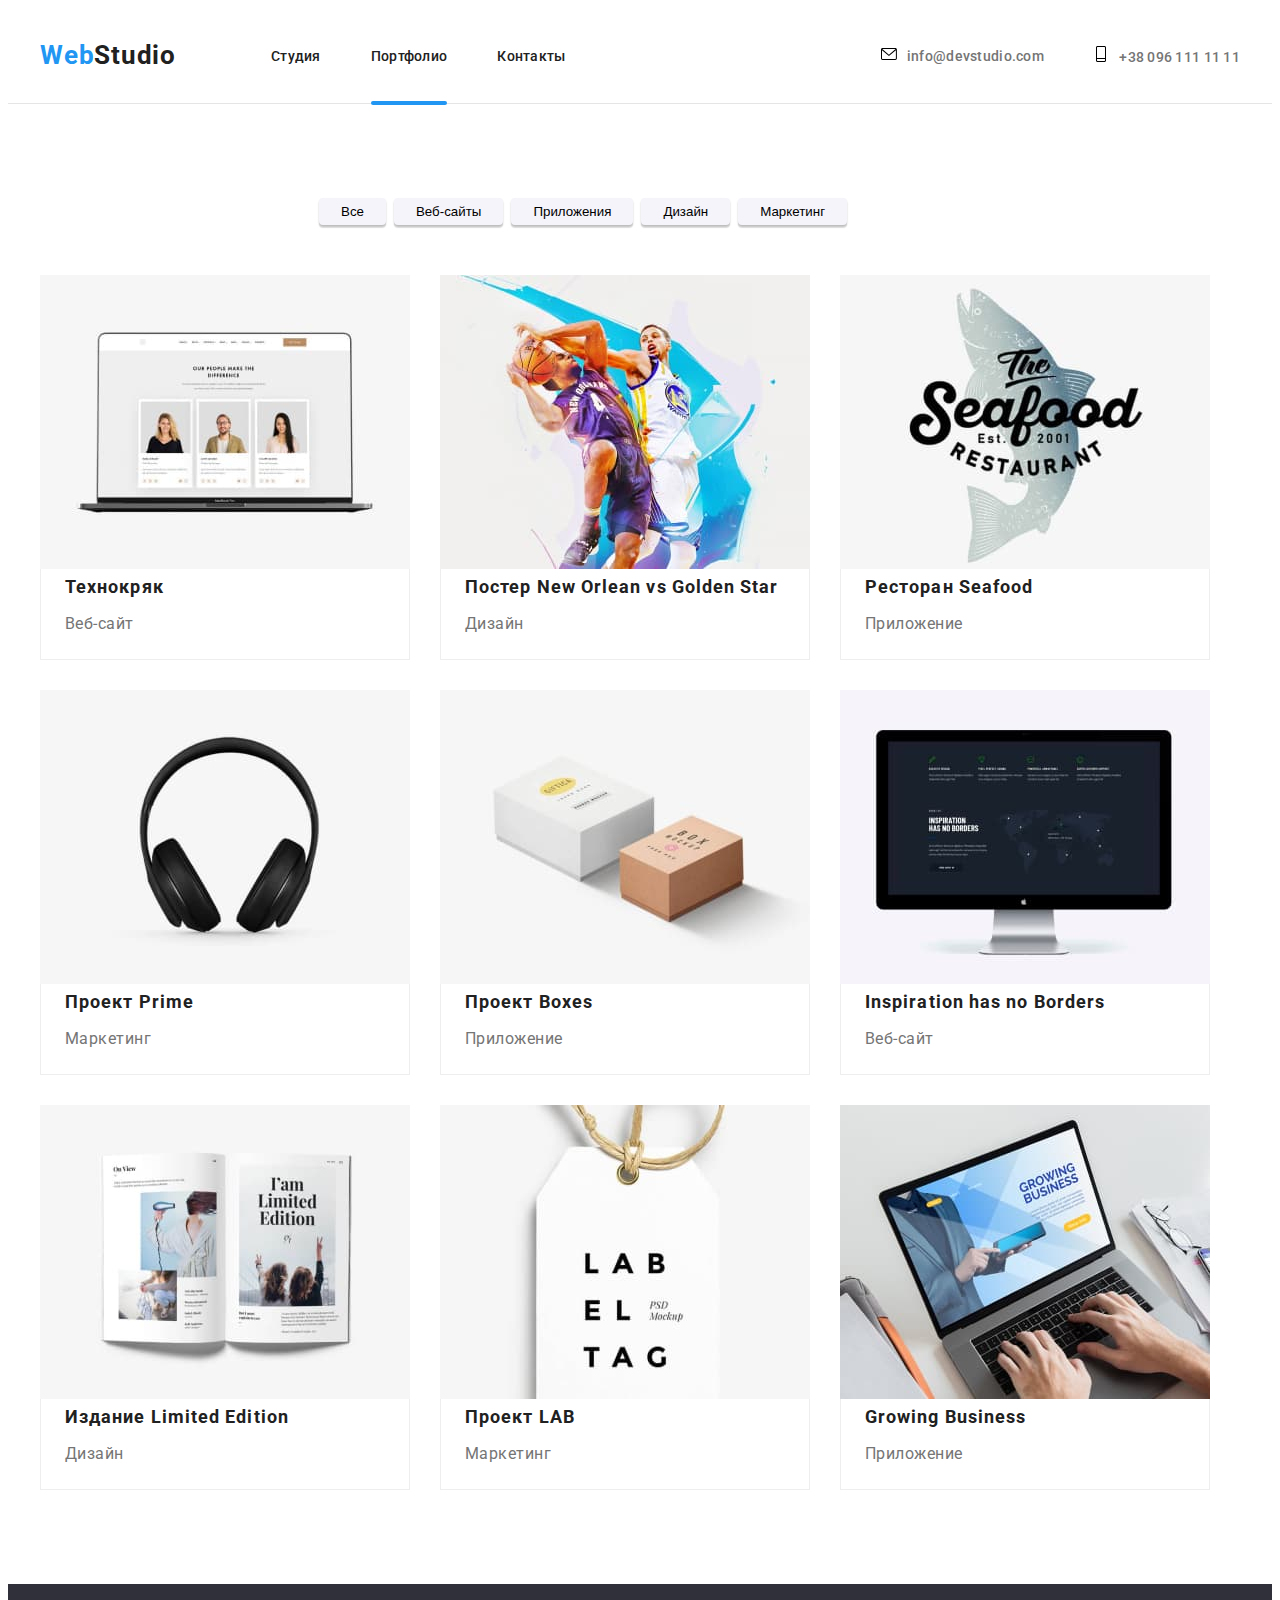
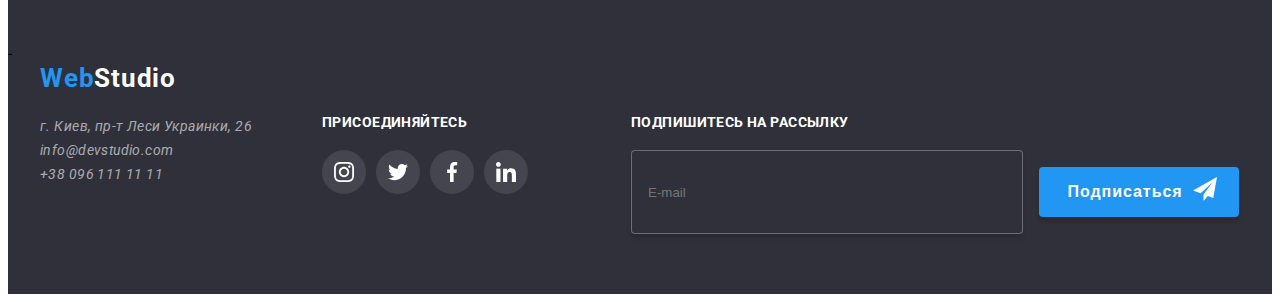
==== portfolio.html @ ee079bf3 "дз 8" ====
<!DOCTYPE html>
<html lang="ru">

<head>
    <meta charset="UTF-8">
    <meta http-equiv="X-UA-Compatible" content="IE=edge">
    <meta name="viewport" content="width=device-width, initial-scale=1.0">
    <title>Портфолио</title>
    <link rel="preconnect" href="https://fonts.googleapis.com">
    <link rel="preconnect" href="https://fonts.gstatic.com" crossorigin>
    <link href="https://fonts.googleapis.com/css2?family=Raleway:wght@700&family=Roboto:wght@400;500;700;900&display=swap" rel="stylesheet">
    <link rel="stylesheet" href="https://cdnjs.cloudflare.com/ajax/libs/modern-normalize/1.1.0/modern-normalize.min.css"
        integrity="sha512-wpPYUAdjBVSE4KJnH1VR1HeZfpl1ub8YT/NKx4PuQ5NmX2tKuGu6U/JRp5y+Y8XG2tV+wKQpNHVUX03MfMFn9Q=="
        crossorigin="anonymous" referrerpolicy="no-referrer" />
    <link rel="stylesheet" href="./css/main.min.css" />
</head>

<body>
    <header class="header">
        <div class="header__container  container ">
            <nav class="header__nav">
                <a href="" class="header__logo link">Web<span class="header__spanlogo">Studio</span></a>
                <ul class="header__list list">
                    <li class="header__item">
                        <a class="header__link link" href="./index.html">Студия</a>
                    </li>
                    <li class="header__item">
                        <a class="header__link link header__current" href="./portfolio.html">Портфолио</a>
                    </li>
                    <li class="header__item">
                        <a class="header__link link" href="">Контакты</a>
                    </li>
                </ul>
            </nav>
            <ul class="header__contacts list">
                <li>
                    <a class="header__mail link" href="mailto:info@devstudio.com">
                        <svg class="header__svg" width="16" height="12">
                            <use href="./images/sprite.svg#icon-envelope"></use>
                        </svg>
                        info@devstudio.com</a>
                </li>
                <li>
                    <a class="header__tel link" href="+380961111111">
                        <svg class="header__svg" width="10" height="16">
                            <use href="./images/sprite.svg#icon-phone"></use>
                        </svg>
                        +38 096 111 11 11</a>
                </li>
            </ul>
        </div>
    </header>

    <main class="projects">
        <div class="container">
        <h2 hidden >Наши работы</h2>
        <ul class="projects__link  list">
            <li class="projects-link__item"> 
                <button class="projects-link__btn" type="button">Все</button>
            </li>
            <li class="projects-link__item">
                <button class="projects-link__btn" type="button">Веб-сайты</button>
            </li>
            <li class="projects-link__item">
                <button class="projects-link__btn" type="button">Приложения</button>
            </li>
            <li class="projects-link__item">
                <button class="projects-link__btn" type="button">Дизайн</button>
            </li>
            <li class="projects-link__item">
                <button class="projects-link__btn" type="button">Маркетинг</button>
            </li>
        </ul>
        <ul class="projects__list list">
            <li class="projects__item">
                <div class="projects-item__hover">
                    <img src="./images/work1.jpg" width="370" alt="work1">
                    <p class="projects-hover__text">Технокряк это современная площадка распространения коронавируса. Компании используют эту платформу для цифрового
                    шпионажа и атак на защищённые сервера конкурентов.</p>
                </div>
                <div class="projects-item__name">
                    <h3 class="projects-name__tittle">Технокряк</h3>
                    <p class="projects-name__text">Веб-сайт</p>
                </div>  
            </li>
            <li class="projects__item">
                <div class="projects-item__hover">
                    <img src="./images/work2.jpg" width="370" alt="work2">
                    <p class="projects-hover__text">Технокряк это современная площадка распространения коронавируса. Компании используют эту
                        платформу для цифрового
                        шпионажа и атак на защищённые сервера конкурентов.</p>
                </div> 
                <div class="projects-item__name">
                    <h3 class="projects-name__tittle">Постер New Orlean vs Golden Star</h3>
                    <p class="projects-name__text">Дизайн</p>
                </div>
            </li>
            <li class="projects__item last-right">
                <div class="projects-item__hover">
                    <img src="./images/work3.jpg" width="370" alt="work3">
                    <p class="projects-hover__text">Технокряк это современная площадка распространения коронавируса. Компании используют эту
                        платформу для цифрового
                        шпионажа и атак на защищённые сервера конкурентов.</p>
                </div>
                <div class="projects-item__name">
                    <h3 class="projects-name__tittle">Ресторан Seafood</h3>
                    <p class="projects-name__text">Приложение</p>
                </div>
            </li>
            <li class="projects__item">
                <div class="projects-item__hover">
                    <img src="./images/work4.jpg" width="370" alt="work4">
                    <p class="projects-hover__text">Технокряк это современная площадка распространения коронавируса. Компании используют эту
                        платформу для цифрового
                        шпионажа и атак на защищённые сервера конкурентов.</p>
                </div>
                <div class="projects-item__name">
                    <h3 class="projects-name__tittle">Проект Prime</h3>
                    <p class="projects-name__text">Маркетинг</p>
                </div>
            </li>
            <li class="projects__item">
                <div class="projects-item__hover">
                    <img src="./images/work5.jpg" width="370" alt="work5">
                    <p class="projects-hover__text">Технокряк это современная площадка распространения коронавируса. Компании используют эту
                        платформу для цифрового
                        шпионажа и атак на защищённые сервера конкурентов.</p>
                </div>
                <div class="projects-item__name">
                    <h3 class="projects-name__tittle">Проект Boxes</h3>
                    <p class="projects-name__text">Приложение</p>
                </div>
            </li>
            <li class="projects__item last-right">
                <div class="projects-item__hover">
                    <img src="./images/work6.jpg" width="370" alt="work6">
                    <p class="projects-hover__text">Технокряк это современная площадка распространения коронавируса. Компании используют эту
                        платформу для цифрового
                        шпионажа и атак на защищённые сервера конкурентов.</p>
                </div>
                <div class="projects-item__name">
                    <h3 class="projects-name__tittle" lang="en">Inspiration has no Borders</h3>
                    <p class="projects-name__text">Веб-сайт</p>
                </div>
            </li>
            <li class="projects__item last-bottom">
                <div class="projects-item__hover">
                    <img src="./images/work7.jpg" width="370" alt="work7">
                    <p class="projects-hover__text">Технокряк это современная площадка распространения коронавируса. Компании используют эту
                        платформу для цифрового
                        шпионажа и атак на защищённые сервера конкурентов.</p>
                </div>
                <div class="projects-item__name">
                    <h3 class="projects-name__tittle">Издание Limited Edition</h3>
                    <p class="projects-name__text">Дизайн</p>
                </div>
            </li>
            <li class="projects__item last-bottom">
                <div class="projects-item__hover">
                    <img src="./images/work8.jpg" width="370" alt="work8">
                    <p class="projects-hover__text">Технокряк это современная площадка распространения коронавируса. Компании используют эту
                        платформу для цифрового
                        шпионажа и атак на защищённые сервера конкурентов.</p>
                </div>
                <div class="projects-item__name">
                    <h3 class="projects-name__tittle">Проект LAB</h3>
                    <p class="projects-name__text">Маркетинг</p>
                </div>
            </li>
            <li class="projects__item last-bottom last-right">
                <div class="projects-item__hover">
                    <img src="./images/work9.jpg" width="370" alt="work9">
                    <p class="projects-hover__text">Технокряк это современная площадка распространения коронавируса. Компании используют эту
                        платформу для цифрового
                        шпионажа и атак на защищённые сервера конкурентов.</p>
                </div>
                <div class="projects-item__name">
                    <h3 class="projects-name__tittle" lang="en">Growing Business</h3>
                    <p class="projects-name__text">Приложение</p>
                </div>
            </li>
        </ul>
        </div>
    </main>

    <footer class="footer">
        -
        <div class="container">
            <a href="" class="footer__logo link">Web<span class="footer__spanlogo">Studio</span></a>
            <div class="footer__contacts">
                <address>
                    <ul class="footer-contacts__list list">
                        <li>
                            <a class="footer__link link" href="">г. Киев, пр-т Леси Украинки, 26</a>
                        </li>
                        <li>
                            <a class="footer__link link" href="mailto:info@devstudio.com">info@devstudio.com</a>
                        </li>
                        <li>
                            <a class="footer__link link" href="+380961111111">+38 096 111 11 11</a>
                        </li>
                    </ul>
                </address>
                <div class="footer__social">
                    <h3 class="footer-social__tittle">ПРИСОЕДИНЯЙТЕСЬ</h3>
                    <ul class="footer-social__list list">
                        <li class="footer-social__item">
                            <a class="footer-social__link link" href="">
                                <svg class="footer-social__icon">
                                    <use href="./images/sprite.svg#icon-instagram"></use>
                                </svg>
                            </a>
                        </li>
                        <li class="footer-social__item">
                            <a class="footer-social__link link" href="">
                                <svg class="footer-social__icon">
                                    <use href="./images/sprite.svg#icon-twitter"></use>
                                </svg>
                            </a>
                        </li>
                        <li class="footer-social__item">
                            <a class="footer-social__link link" href="">
                                <svg class="footer-social__icon">
                                    <use href="./images/sprite.svg#icon-facebook"></use>
                                </svg>
                            </a>
                        </li>
                        <li class="footer-social__item">
                            <a class="footer-social__link link" href="">
                                <svg class="footer-social__icon">
                                    <use href="./images/sprite.svg#icon-linkedin"></use>
                                </svg>
                            </a>
                        </li>
                    </ul>
                </div>
                <div class="footer__subscribe">
                    <p class="footer-subscribe__tittle">ПОДПИШИТЕСЬ НА РАССЫЛКУ</p>
                    <form action="">
                        <div>
                            <input type="email" name="email" id="email" placeholder="E-mail"
                                class="footer-subscribe__input">
                            <button type="submit" class="footer-subscribe__btn"><span
                                    class="footer-btn__icon">Подписаться</span> </button>
                        </div>
                    </form>
                </div>
            </div>
        </div>
    </footer>

        <script src="./js/modal.js"></script>

</body>
</html>
---- css/main.min.css ----
:root{--primary-title-color: #ffffff;--second-title-color: #2f303a;--third-title-color: #e5e5e5;--fourth-title-color: #f5f4fa;--prymary-text-color: #212121;--second-text-color: #757575;--third-text-color: #ffffff;--fourth-text-color: #2196f3}body{font-family:"Raleway", sans-serif;font-family:"Roboto", sans-serif}p,h1,h2,h3,h5,h6{margin:0}ul{margin:0;padding-left:0}img{display:block}body{font-family:"Raleway", sans-serif;font-family:"Roboto", sans-serif}.link{text-decoration:none;transition:250ms ease}.list{list-style:none}.last{margin-right:0}body{font-family:"Raleway", sans-serif;font-family:"Roboto", sans-serif}.container{width:1200px;margin:0 auto;padding-left:15px;padding-right:15px}.header{background:var(--primary-title-color);border-bottom:1px solid var(--third-title-color)}.header__container{display:flex;align-items:center;padding-top:32px;padding-bottom:32px}.header__nav{display:flex;align-items:center}.header__logo{font-weight:bold;font-size:26px;line-height:calc(31 / 26);letter-spacing:0.03em;color:var(--fourth-text-color);margin-left:0px;margin-right:95px}.header__spanlogo{font-weight:bold;font-size:26px;line-height:calc(31 / 26);letter-spacing:0.03em;color:var(--prymary-text-color)}.header__list{display:flex;align-items:center}.header__item{margin-right:50px}.header__link{font-weight:500;font-size:14px;line-height:calc(16 / 14);letter-spacing:0.02em;color:var(--prymary-text-color);position:relative;transition:250ms ease}.header__link:hover,.header__link:focus{color:var(--fourth-text-color)}.header__current::after{content:"";position:absolute;width:100%;height:4px;border-radius:2px;background-color:var(--fourth-text-color);display:block;bottom:-41px}.header__contacts{display:flex;margin-left:auto;align-items:center}.header__mail{font-weight:500;font-size:14px;line-height:calc(16 / 14);letter-spacing:0.02em;color:var(--second-text-color);display:flex}.header__mail:hover,.header__mail:focus{color:var(--fourth-text-color);fill:var(--fourth-text-color)}.header__tel{font-weight:500;font-size:14px;line-height:calc(16 / 14);letter-spacing:0.02em;color:var(--second-text-color);margin-left:52px}.header__tel:hover,.header__tel:focus{color:var(--fourth-text-color);fill:var(--fourth-text-color)}.header__svg{margin-right:10px}.main{background:var(--fourth-title-color)}.main .hero{background-image:linear-gradient(to right, rgba(47,48,58,0.4), rgba(47,48,58,0.4)),url(../images/we.jpg);background-repeat:no-repeat;background-position:center;background-size:cover;padding-top:200px;padding-bottom:200px}.hero__tittle{font-family:Roboto;font-weight:900;font-size:44px;line-height:calc(60 / 44);text-align:center;letter-spacing:0.06em;color:var(--third-text-color);max-width:696px;margin-left:auto;margin-right:auto}.hero__btn{background-color:var(--fourth-text-color);cursor:pointer;font-weight:bold;font-size:16px;line-height:calc(30 / 16);display:flex;align-items:center;text-align:center;letter-spacing:0.06em;color:var(--third-text-color);border:none;border-radius:4px;padding:10px 32px;margin-top:40px;margin-left:auto;margin-right:auto;transition:250ms ease}.hero__btn:hover,.hero__btn:focus{background:#188ce8;color:var(--third-text-color)}.works{background:var(--primary-title-color);padding-top:94px;padding-bottom:94px}.works .works__list{display:flex;align-items:center}.works__icon{width:270px;height:120px;background:var(--fourth-title-color);margin-bottom:30px;padding-left:100px;padding-right:100px;padding-bottom:25px;padding-top:25px}.works-icon__svg{width:70px;height:70px;background:var(--fourth-title-color);margin-bottom:30px;background-repeat:no-repeat;background-position:center}.works-icon__tittle{font-weight:bold;font-size:14px;line-height:calc(16 / 14);letter-spacing:0.03em;text-transform:uppercase;color:var(--prymary-text-color);margin-bottom:10px}.works-icon__text{font-weight:normal;font-size:14px;line-height:calc(24 / 14);letter-spacing:0.03em;color:var(--second-text-color);max-width:270px;margin-right:30px}.works__tittle{font-weight:bold;font-size:36px;line-height:calc(42 / 36);text-align:center;letter-spacing:0.03em;color:var(--prymary-text-color);margin-top:94px;margin-bottom:50px}.works__image{position:relative;margin-right:30px}.works-image__div{width:370px;height:70px;background:#2f303acc;position:absolute;bottom:0px}.works-image__tittle{font-size:14px;font-style:normal;font-weight:700;line-height:16px;letter-spacing:0.03em;text-align:center;color:#ffffff;margin-top:27px}.team{background:var(--fourth-title-color);padding-top:94px;padding-bottom:94px}.team .team__list{display:flex;align-items:center;margin-top:50px;justify-content:space-between}.team__tittle{font-weight:bold;font-size:36px;line-height:calc(42 / 36);text-align:center;letter-spacing:0.03em;color:var(--prymary-text-color)}.team__item{background:var(--primary-title-color)}.team__image{padding:30px 30px;box-shadow:0px 1px 3px rgba(0,0,0,0.12),0px 1px 1px rgba(0,0,0,0.14),0px 2px 1px rgba(0,0,0,0.2);border-radius:0px 0px 4px 4px;border-top:none}.team-image__tittle{font-weight:500;font-size:16px;line-height:calc(19 / 16);text-align:center;letter-spacing:0.03em;color:var(--prymary-text-color)}.team-image__text{font-weight:normal;font-size:16px;line-height:calc(19 / 16);text-align:center;letter-spacing:0.03em;color:var(--second-text-color);margin-top:10px;margin-bottom:16px}.team-social__list{display:flex;justify-content:center}.team-social__item{width:44px;height:44px}.team-social__item+.team-social__item{margin-left:10px}.team-social__link{width:100%;height:100%;border-radius:50%;background:var(--primary-title-color);display:flex;background-repeat:no-repeat;align-items:center;justify-content:center}.team-social__link:focus,.team-social__link:hover{background:var(--fourth-text-color)}.team-social__icon{width:20px;height:20px;background-repeat:no-repeat;fill:#afb1b8}.team-social__link:focus .team-social__icon,.team-social__link:hover .team-social__icon{fill:var(--third-text-color)}.clients{background:var(--primary-title-color);padding-top:94px;padding-bottom:94px}.clients .clients__list{display:flex;justify-content:center}.clients__tittle{font-weight:bold;font-size:36px;line-height:calc(42 / 36);text-align:center;letter-spacing:0.03em;color:var(--prymary-text-color);margin-bottom:50px}.clients__item{width:170px;height:92px;border:1px solid #afb1b8;box-sizing:border-box;border-radius:4px;margin-right:30px;padding:16px 32px 16px 32px;transition:250ms ease}.clients__svg{width:106px;height:60px;background-repeat:no-repeat;fill:#afb1b8;transition:fill 250ms ease}.clients__item:hover,.clients__item:focus{border:1px solid var(--fourth-text-color);border-radius:4px}.clients__item:hover .clients__svg,.clients__item:focus .clients__svg{fill:var(--fourth-text-color)}.footer{background:var(--second-title-color);padding:60px 0 60px 0}.footer .footer__contacts{display:flex}.footer__logo{font-weight:bold;font-size:26px;line-height:calc(31 / 26);letter-spacing:0.03em;color:var(--fourth-text-color);margin-left:0px;margin-right:95px;margin-bottom:20px;display:block}.footer__spanlogo{color:var(--third-text-color)}.footer__link{font-weight:normal;margin-top:9px;font-size:14px;line-height:calc(24 / 14);letter-spacing:0.03em;color:rgba(255,255,255,0.6)}.footer__link:hover{color:var(--third-text-color)}.footer__social{margin-left:70px;margin-top:0px}.footer-social__tittle{font-weight:bold;font-size:14px;line-height:16px;letter-spacing:0.03em;color:#ffffff;margin-bottom:20px}.footer-social__list{display:flex}.footer-social__item{width:44px;height:44px;margin-right:10px}.footer-social__link{width:100%;height:100%;border-radius:50%;background:rgba(255,255,255,0.1);display:flex;align-items:center;justify-content:center}.footer-social__link:focus,.footer-social__link:hover{background:var(--fourth-text-color)}.footer-social__icon{fill:var(--primary-title-color);width:20px;height:20px;background-position:center;background-repeat:no-repeat}.footer__subscribe{margin-left:93px}.footer-subscribe__tittle{font-weight:bold;font-size:14px;line-height:16px;letter-spacing:0.03em;color:#ffffff;margin-bottom:20px}.footer-subscribe__input{width:358px;height:50px;border:1px solid #ffffff4d;border-radius:4px;background:var(--second-title-color);padding:16px;box-shadow:0px 4px 4px 0px #00000026;color:#ffffff99}.footer-subscribe__btn{width:200px;height:50px;margin-left:12px;border-radius:4px;background-color:var(--fourth-text-color);box-shadow:0px 4px 4px 0px #00000026;border:none;color:#ffffff;font-size:16px;font-style:normal;font-weight:700;line-height:30px;letter-spacing:0.06em;position:relative}.footer-btn__icon::after{content:url("../images/send.svg");margin-left:10px;position:absolute;margin-right:28px}.footer-btn__icon{margin-left:-28px}.projects{background:var(--primary-title-color);padding-top:94px;padding-bottom:94px}.projects__link{display:flex;align-items:center;margin-left:279px;margin-right:279px}.projects-link__item{background:var(--primary-title-color);margin-right:8px}.projects-link__btn{background:var(--fourth-title-color);cursor:pointer;border:none;padding:6px 22px;border-radius:4px;box-shadow:0px 3px 1px rgba(0,0,0,0.1),0px 1px 2px rgba(0,0,0,0.08),0px 2px 2px rgba(0,0,0,0.12);transition:250ms ease}.projects-link__btn:hover,.projects-link__btn:focus{background:var(--fourth-text-color);color:var(--third-text-color)}.projects__list{display:flex;align-items:center;flex-wrap:wrap;margin-top:50px}.projects__item{background:var(--primary-title-color);margin-right:30px;margin-bottom:30px;transition:250ms cubic-bezier(0.4, 0, 0.2, 1)}.projects__item:hover{box-shadow:0px 1px 1px rgba(0,0,0,0.12),0px 4px 4px rgba(0,0,0,0.06),1px 4px 6px rgba(0,0,0,0.16)}.projects__item:hover .projects-hover__text{transform:translateY(0)}.projects-item__hover{position:relative;overflow:hidden}.projects-hover__text{color:var(--third-text-color);background:#2196f3e5;font-family:Roboto;font-size:18px;font-style:normal;font-weight:400;line-height:28px;letter-spacing:0.03em;text-align:left;position:absolute;top:0;left:0;padding-right:24px;padding-left:24px;padding-top:63px;padding-bottom:63px;transform:translateY(100%);transition:transform 250ms linear}.projects-item__name{border:1px solid #eeeeee;border-top:none;padding-top:20}.projects-name__tittle{font-weight:bold;font-size:18px;line-height:calc(36 / 18);letter-spacing:0.06em;color:var(--prymary-text-color);margin-bottom:4px;margin-right:24px;margin-left:24px}.projects-name__text{font-weight:normal;font-size:16px;line-height:calc(30 / 16);letter-spacing:0.03em;color:var(--second-text-color);margin-top:0px;margin-right:24px;margin-left:24px;margin-bottom:20px}.last-bottom{margin-bottom:0px}.last-right{margin-right:0px}.backdrop{position:fixed;width:100vw;height:100vh;background:#00000033;top:0;display:flex;align-items:center;justify-content:center;transition:opacity 250ms ease-in-out, visibility 250ms ease-in-out}.backdrop.is-hidden{opacity:0;visibility:hidden;pointer-events:none}.backdrop.is-hidden .modal{transform:scale(2)}.modal{position:relative;width:528px;min-height:581px;background-color:#fff;border-radius:4px;transform:scale(1);transition:transform 300ms ease;padding:40px}.modal__tittle{color:var(--prymary-text-color);font-size:20px;font-style:normal;font-weight:700;line-height:23px;letter-spacing:0.03em;text-align:center;margin-bottom:12px}.modal__data{display:block;position:relative}.modal__label{font-size:12px;font-style:normal;font-weight:400;line-height:14px;letter-spacing:0.01em;text-align:left;color:var(--second-text-color)}.modal__input{width:448px;height:40px;margin-bottom:10px;border-radius:4px;border:1px solid #21212133;margin-top:4px;display:inline-block;padding-left:42px;outline:none}.modal__input:hover,.modal__input:focus{border:1px solid var(--fourth-text-color);border-radius:4px;transition:250ms cubic-bezier(0.4, 0, 0.2, 1)}.modal__input:hover+.modal-input__icon,.modal__input:focus+.modal-input__icon{fill:var(--fourth-text-color);transition:250ms cubic-bezier(0.4, 0, 0.2, 1)}.modal-input__icon{position:absolute;width:18px;height:18px;left:10px;top:50%;transform:translateY(-70%)}.modal__texterea{width:448px;height:120px;border-radius:4px;border:1px solid #21212133;padding:12px 16px 12px 16px;resize:none;font-size:12px;font-style:normal;font-weight:400;margin-bottom:28px;margin-top:4px}.modal__checkbox:checked+.modal-checkbox__label span{background-color:var(--fourth-text-color);border:none}.modal-checkbox__label{font-size:14px;font-style:normal;font-weight:400;color:var(--second-text-color);display:flex}.modal-checkbox__label span{width:16px;height:15px;border-radius:3px;border:2px solid var(--second-title-color);margin-right:7px;display:flex;align-items:center}.modal-checkbox__icon{width:16px;height:15px;fill:var(--primary-title-color)}.modal-checkbox__link{color:var(--fourth-text-color);margin-left:7px}.modal__btn{background-color:var(--fourth-text-color);cursor:pointer;font-weight:bold;font-size:16px;line-height:calc(30 / 16);display:flex;align-items:center;text-align:center;letter-spacing:0.06em;color:var(--third-text-color);border:none;border-radius:4px;padding:10px 55px;margin-top:40px;margin-left:auto;margin-right:auto;transition:250ms ease;box-shadow:0px 4px 4px 0px #00000026}.modal__btn:hover,.modal__btn:focus{background:#188ce8;transition:250ms cubic-bezier(0.4, 0, 0.2, 1)}.modal__close{position:absolute;right:8px;top:8px;border-radius:50%;border:1px solid #0000001a;background:#ffffff;width:30px;height:30px;align-items:center;justify-content:center;display:flex}.modal__close:hover .modal-close__icon{fill:var(--fourth-text-color);transition:250ms cubic-bezier(0.4, 0, 0.2, 1)}.modal-close__icon{width:11px;height:11px}.hidden{position:absolute;width:1px;height:1px;margin:-1px;padding:0;overflow:hidden;border:0;clip:rect(0 0 0 0)}.hero__btn{background-color:var(--fourth-text-color);cursor:pointer;font-weight:bold;font-size:16px;line-height:calc(30 / 16);display:flex;align-items:center;text-align:center;letter-spacing:0.06em;color:var(--third-text-color);border:none;border-radius:4px;padding:10px 32px;margin-top:40px;margin-left:auto;margin-right:auto;transition:250ms ease}.hero__btn:hover,.hero__btn:focus{background:#188ce8;color:var(--third-text-color)}.modal__btn{background-color:var(--fourth-text-color);cursor:pointer;font-weight:bold;font-size:16px;line-height:calc(30 / 16);display:flex;align-items:center;text-align:center;letter-spacing:0.06em;color:var(--third-text-color);border:none;border-radius:4px;padding:10px 55px;margin-top:40px;margin-left:auto;margin-right:auto;transition:250ms ease;box-shadow:0px 4px 4px 0px #00000026}.modal__btn:hover,.modal__btn:focus{background:#188ce8;transition:250ms cubic-bezier(0.4, 0, 0.2, 1)}.footer-subscribe__btn{width:200px;height:50px;margin-left:12px;border-radius:4px;background-color:var(--fourth-text-color);box-shadow:0px 4px 4px 0px #00000026;border:none;color:#ffffff;font-size:16px;font-style:normal;font-weight:700;line-height:30px;letter-spacing:0.06em;position:relative}.header__logo{font-weight:bold;font-size:26px;line-height:calc(31 / 26);letter-spacing:0.03em;color:var(--fourth-text-color);margin-left:0px;margin-right:95px}.header__spanlogo{font-weight:bold;font-size:26px;line-height:calc(31 / 26);letter-spacing:0.03em;color:var(--prymary-text-color)}.footer__logo{font-weight:bold;font-size:26px;line-height:calc(31 / 26);letter-spacing:0.03em;color:var(--fourth-text-color);margin-left:0px;margin-right:95px;margin-bottom:20px;display:block}.footer__spanlogo{color:var(--third-text-color)}.team{background:var(--fourth-title-color);padding-top:94px;padding-bottom:94px}.works{background:var(--primary-title-color);padding-top:94px;padding-bottom:94px}.clients{background:var(--primary-title-color);padding-top:94px;padding-bottom:94px}.projects{background:var(--primary-title-color);padding-top:94px;padding-bottom:94px}.team-social__link{width:100%;height:100%;border-radius:50%;background:var(--primary-title-color);display:flex;background-repeat:no-repeat;align-items:center;justify-content:center}.team-social__link:focus,.team-social__link:hover{background:var(--fourth-text-color)}.team-social__icon{width:20px;height:20px;background-repeat:no-repeat;fill:#afb1b8}.team-social__link:focus .team-social__icon,.team-social__link:hover .team-social__icon{fill:var(--third-text-color)}.footer-social__list{display:flex}.footer-social__item{width:44px;height:44px;margin-right:10px}.footer-social__link{width:100%;height:100%;border-radius:50%;background:rgba(255,255,255,0.1);display:flex;align-items:center;justify-content:center}.footer-social__link:focus,.footer-social__link:hover{background:var(--fourth-text-color)}.footer-social__icon{fill:var(--primary-title-color);width:20px;height:20px;background-position:center;background-repeat:no-repeat}
/*# sourceMappingURL=main.min.css.map */
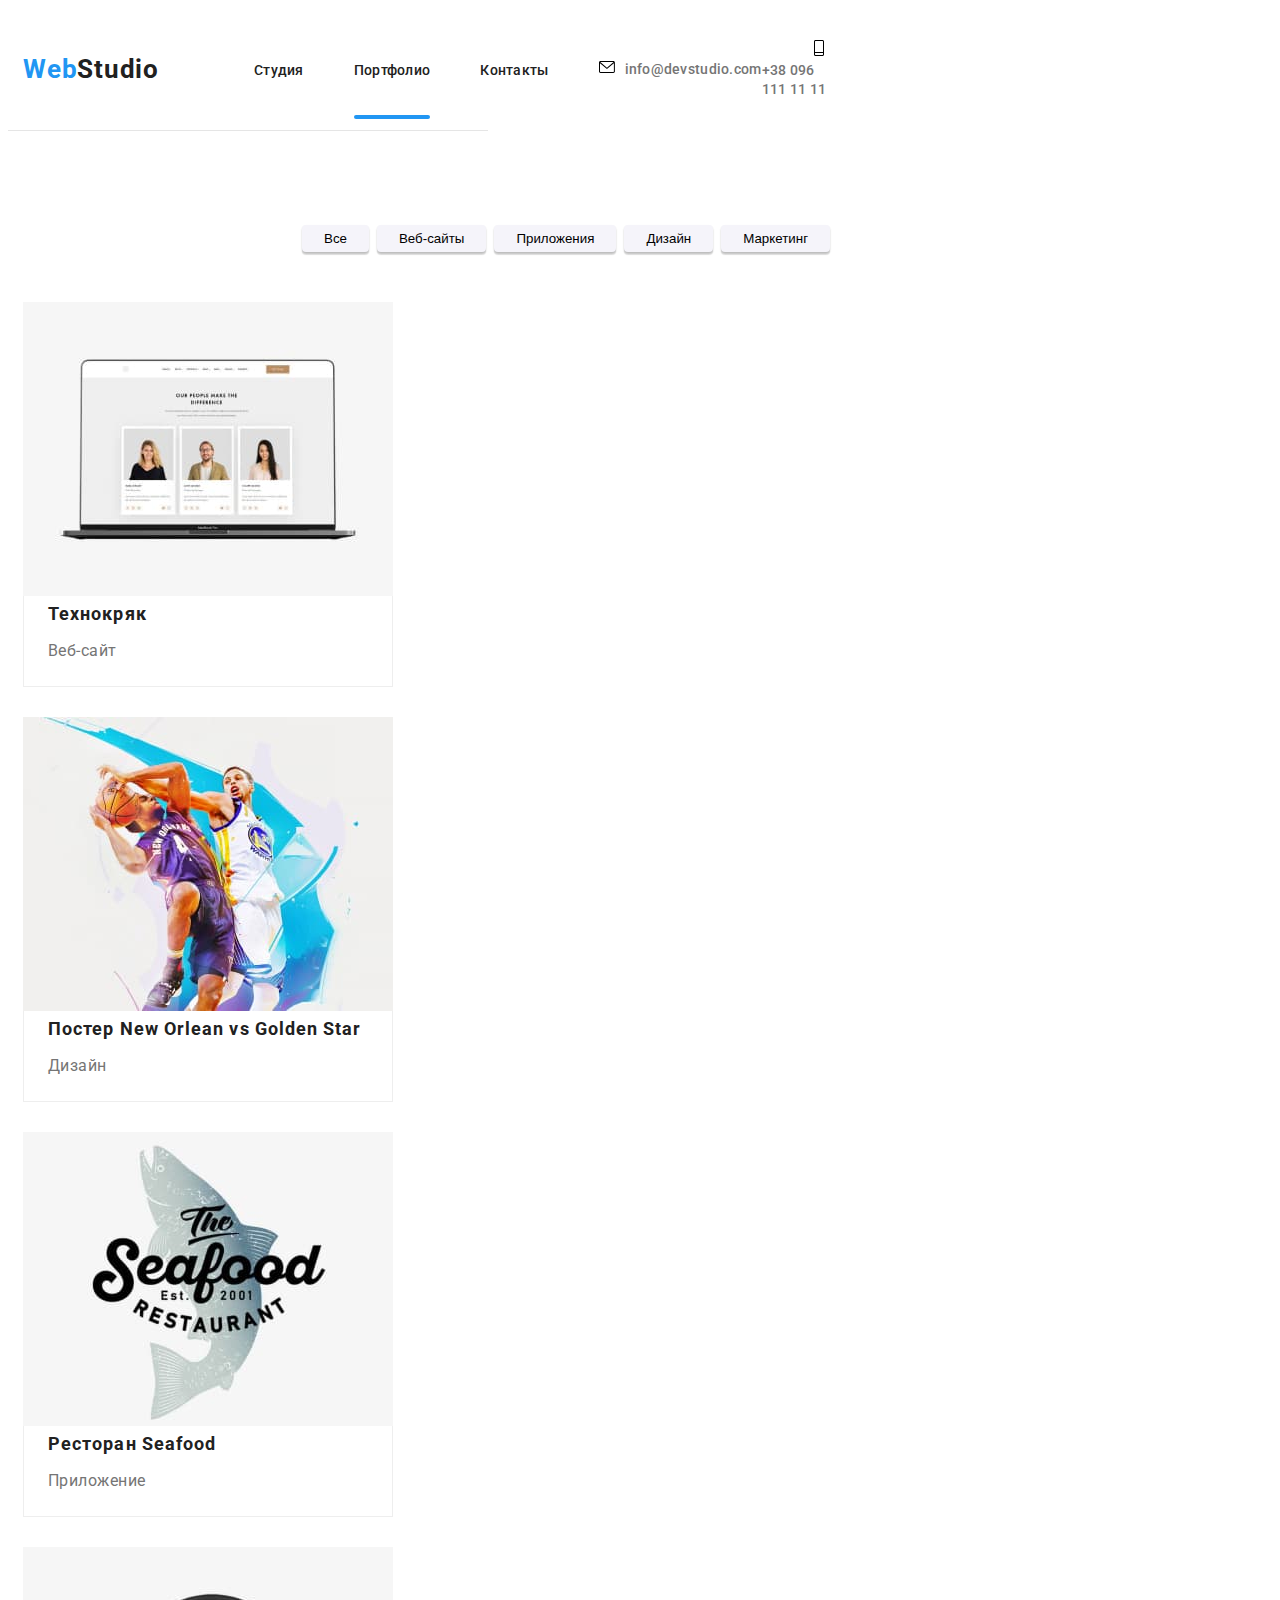
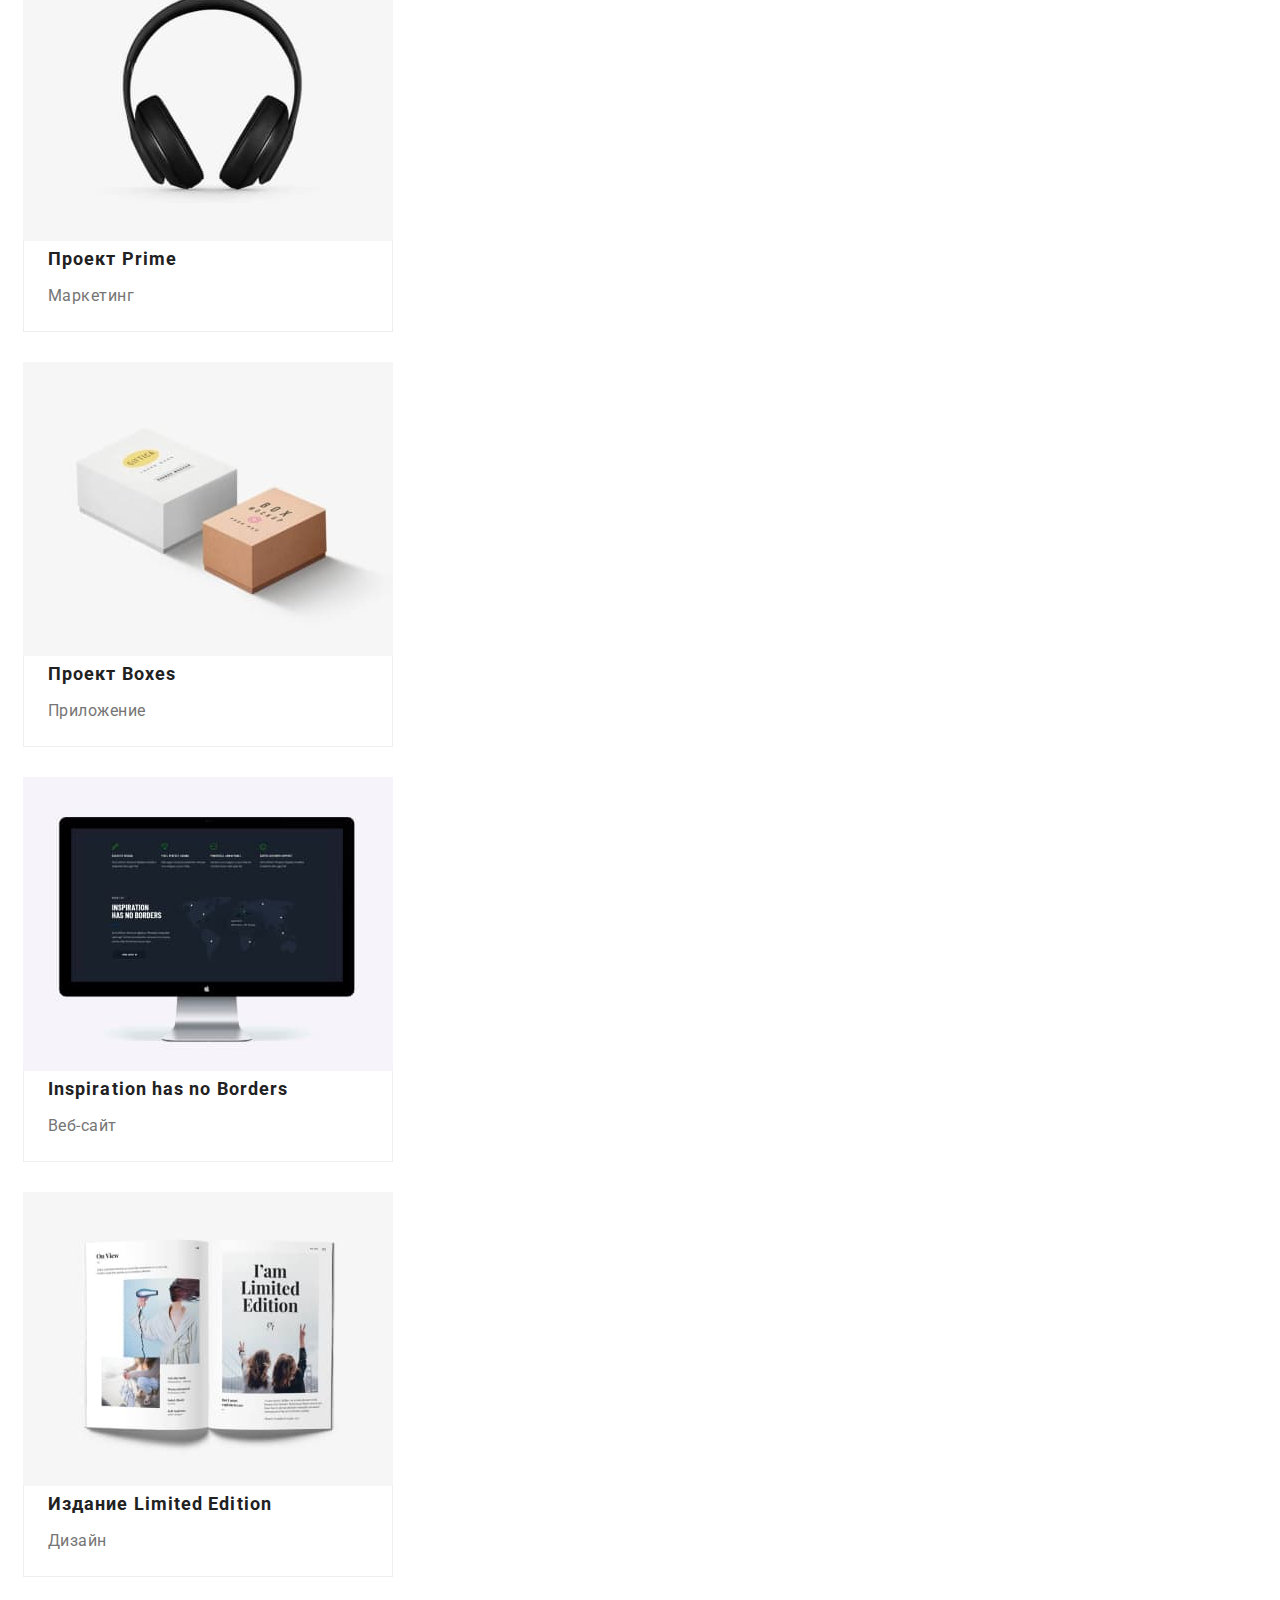
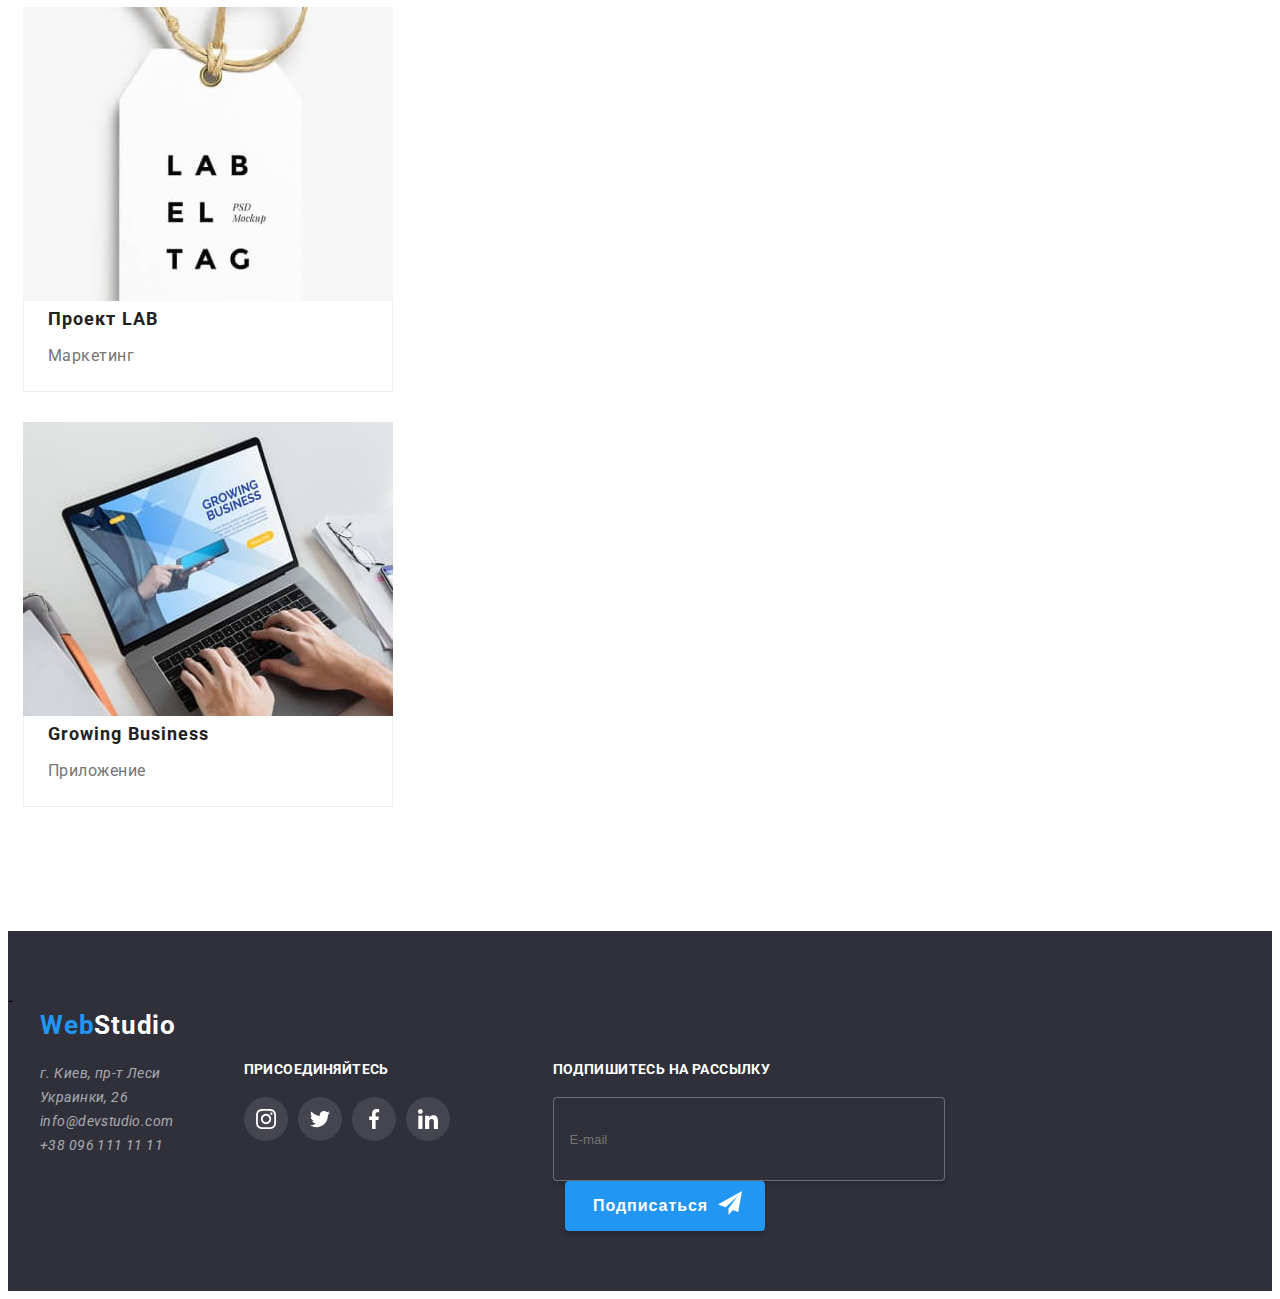
==== commit df562587: "робив трохи портфоліо" ====
--- a/portfolio.html
+++ b/portfolio.html
@@ -95,7 +95,7 @@
                     <p class="projects-name__text">Дизайн</p>
                 </div>
             </li>
-            <li class="projects__item last-right">
+            <li class="projects__item">
                 <div class="projects-item__hover">
                     <img src="./images/work3.jpg" width="370" alt="work3">
                     <p class="projects-hover__text">Технокряк это современная площадка распространения коронавируса. Компании используют эту
@@ -131,7 +131,7 @@
                     <p class="projects-name__text">Приложение</p>
                 </div>
             </li>
-            <li class="projects__item last-right">
+            <li class="projects__item">
                 <div class="projects-item__hover">
                     <img src="./images/work6.jpg" width="370" alt="work6">
                     <p class="projects-hover__text">Технокряк это современная площадка распространения коронавируса. Компании используют эту
@@ -143,7 +143,7 @@
                     <p class="projects-name__text">Веб-сайт</p>
                 </div>
             </li>
-            <li class="projects__item last-bottom">
+            <li class="projects__item">
                 <div class="projects-item__hover">
                     <img src="./images/work7.jpg" width="370" alt="work7">
                     <p class="projects-hover__text">Технокряк это современная площадка распространения коронавируса. Компании используют эту
@@ -155,7 +155,7 @@
                     <p class="projects-name__text">Дизайн</p>
                 </div>
             </li>
-            <li class="projects__item last-bottom">
+            <li class="projects__item">
                 <div class="projects-item__hover">
                     <img src="./images/work8.jpg" width="370" alt="work8">
                     <p class="projects-hover__text">Технокряк это современная площадка распространения коронавируса. Компании используют эту
@@ -167,7 +167,7 @@
                     <p class="projects-name__text">Маркетинг</p>
                 </div>
             </li>
-            <li class="projects__item last-bottom last-right">
+            <li class="projects__item">
                 <div class="projects-item__hover">
                     <img src="./images/work9.jpg" width="370" alt="work9">
                     <p class="projects-hover__text">Технокряк это современная площадка распространения коронавируса. Компании используют эту
--- a/css/main.min.css
+++ b/css/main.min.css
@@ -1,2 +1,2 @@
-:root{--primary-title-color: #ffffff;--second-title-color: #2f303a;--third-title-color: #e5e5e5;--fourth-title-color: #f5f4fa;--prymary-text-color: #212121;--second-text-color: #757575;--third-text-color: #ffffff;--fourth-text-color: #2196f3}body{font-family:"Raleway", sans-serif;font-family:"Roboto", sans-serif}p,h1,h2,h3,h5,h6{margin:0}ul{margin:0;padding-left:0}img{display:block}body{font-family:"Raleway", sans-serif;font-family:"Roboto", sans-serif}.link{text-decoration:none;transition:250ms ease}.list{list-style:none}.last{margin-right:0}body{font-family:"Raleway", sans-serif;font-family:"Roboto", sans-serif}.container{width:1200px;margin:0 auto;padding-left:15px;padding-right:15px}.header{background:var(--primary-title-color);border-bottom:1px solid var(--third-title-color)}.header__container{display:flex;align-items:center;padding-top:32px;padding-bottom:32px}.header__nav{display:flex;align-items:center}.header__logo{font-weight:bold;font-size:26px;line-height:calc(31 / 26);letter-spacing:0.03em;color:var(--fourth-text-color);margin-left:0px;margin-right:95px}.header__spanlogo{font-weight:bold;font-size:26px;line-height:calc(31 / 26);letter-spacing:0.03em;color:var(--prymary-text-color)}.header__list{display:flex;align-items:center}.header__item{margin-right:50px}.header__link{font-weight:500;font-size:14px;line-height:calc(16 / 14);letter-spacing:0.02em;color:var(--prymary-text-color);position:relative;transition:250ms ease}.header__link:hover,.header__link:focus{color:var(--fourth-text-color)}.header__current::after{content:"";position:absolute;width:100%;height:4px;border-radius:2px;background-color:var(--fourth-text-color);display:block;bottom:-41px}.header__contacts{display:flex;margin-left:auto;align-items:center}.header__mail{font-weight:500;font-size:14px;line-height:calc(16 / 14);letter-spacing:0.02em;color:var(--second-text-color);display:flex}.header__mail:hover,.header__mail:focus{color:var(--fourth-text-color);fill:var(--fourth-text-color)}.header__tel{font-weight:500;font-size:14px;line-height:calc(16 / 14);letter-spacing:0.02em;color:var(--second-text-color);margin-left:52px}.header__tel:hover,.header__tel:focus{color:var(--fourth-text-color);fill:var(--fourth-text-color)}.header__svg{margin-right:10px}.main{background:var(--fourth-title-color)}.main .hero{background-image:linear-gradient(to right, rgba(47,48,58,0.4), rgba(47,48,58,0.4)),url(../images/we.jpg);background-repeat:no-repeat;background-position:center;background-size:cover;padding-top:200px;padding-bottom:200px}.hero__tittle{font-family:Roboto;font-weight:900;font-size:44px;line-height:calc(60 / 44);text-align:center;letter-spacing:0.06em;color:var(--third-text-color);max-width:696px;margin-left:auto;margin-right:auto}.hero__btn{background-color:var(--fourth-text-color);cursor:pointer;font-weight:bold;font-size:16px;line-height:calc(30 / 16);display:flex;align-items:center;text-align:center;letter-spacing:0.06em;color:var(--third-text-color);border:none;border-radius:4px;padding:10px 32px;margin-top:40px;margin-left:auto;margin-right:auto;transition:250ms ease}.hero__btn:hover,.hero__btn:focus{background:#188ce8;color:var(--third-text-color)}.works{background:var(--primary-title-color);padding-top:94px;padding-bottom:94px}.works .works__list{display:flex;align-items:center}.works__icon{width:270px;height:120px;background:var(--fourth-title-color);margin-bottom:30px;padding-left:100px;padding-right:100px;padding-bottom:25px;padding-top:25px}.works-icon__svg{width:70px;height:70px;background:var(--fourth-title-color);margin-bottom:30px;background-repeat:no-repeat;background-position:center}.works-icon__tittle{font-weight:bold;font-size:14px;line-height:calc(16 / 14);letter-spacing:0.03em;text-transform:uppercase;color:var(--prymary-text-color);margin-bottom:10px}.works-icon__text{font-weight:normal;font-size:14px;line-height:calc(24 / 14);letter-spacing:0.03em;color:var(--second-text-color);max-width:270px;margin-right:30px}.works__tittle{font-weight:bold;font-size:36px;line-height:calc(42 / 36);text-align:center;letter-spacing:0.03em;color:var(--prymary-text-color);margin-top:94px;margin-bottom:50px}.works__image{position:relative;margin-right:30px}.works-image__div{width:370px;height:70px;background:#2f303acc;position:absolute;bottom:0px}.works-image__tittle{font-size:14px;font-style:normal;font-weight:700;line-height:16px;letter-spacing:0.03em;text-align:center;color:#ffffff;margin-top:27px}.team{background:var(--fourth-title-color);padding-top:94px;padding-bottom:94px}.team .team__list{display:flex;align-items:center;margin-top:50px;justify-content:space-between}.team__tittle{font-weight:bold;font-size:36px;line-height:calc(42 / 36);text-align:center;letter-spacing:0.03em;color:var(--prymary-text-color)}.team__item{background:var(--primary-title-color)}.team__image{padding:30px 30px;box-shadow:0px 1px 3px rgba(0,0,0,0.12),0px 1px 1px rgba(0,0,0,0.14),0px 2px 1px rgba(0,0,0,0.2);border-radius:0px 0px 4px 4px;border-top:none}.team-image__tittle{font-weight:500;font-size:16px;line-height:calc(19 / 16);text-align:center;letter-spacing:0.03em;color:var(--prymary-text-color)}.team-image__text{font-weight:normal;font-size:16px;line-height:calc(19 / 16);text-align:center;letter-spacing:0.03em;color:var(--second-text-color);margin-top:10px;margin-bottom:16px}.team-social__list{display:flex;justify-content:center}.team-social__item{width:44px;height:44px}.team-social__item+.team-social__item{margin-left:10px}.team-social__link{width:100%;height:100%;border-radius:50%;background:var(--primary-title-color);display:flex;background-repeat:no-repeat;align-items:center;justify-content:center}.team-social__link:focus,.team-social__link:hover{background:var(--fourth-text-color)}.team-social__icon{width:20px;height:20px;background-repeat:no-repeat;fill:#afb1b8}.team-social__link:focus .team-social__icon,.team-social__link:hover .team-social__icon{fill:var(--third-text-color)}.clients{background:var(--primary-title-color);padding-top:94px;padding-bottom:94px}.clients .clients__list{display:flex;justify-content:center}.clients__tittle{font-weight:bold;font-size:36px;line-height:calc(42 / 36);text-align:center;letter-spacing:0.03em;color:var(--prymary-text-color);margin-bottom:50px}.clients__item{width:170px;height:92px;border:1px solid #afb1b8;box-sizing:border-box;border-radius:4px;margin-right:30px;padding:16px 32px 16px 32px;transition:250ms ease}.clients__svg{width:106px;height:60px;background-repeat:no-repeat;fill:#afb1b8;transition:fill 250ms ease}.clients__item:hover,.clients__item:focus{border:1px solid var(--fourth-text-color);border-radius:4px}.clients__item:hover .clients__svg,.clients__item:focus .clients__svg{fill:var(--fourth-text-color)}.footer{background:var(--second-title-color);padding:60px 0 60px 0}.footer .footer__contacts{display:flex}.footer__logo{font-weight:bold;font-size:26px;line-height:calc(31 / 26);letter-spacing:0.03em;color:var(--fourth-text-color);margin-left:0px;margin-right:95px;margin-bottom:20px;display:block}.footer__spanlogo{color:var(--third-text-color)}.footer__link{font-weight:normal;margin-top:9px;font-size:14px;line-height:calc(24 / 14);letter-spacing:0.03em;color:rgba(255,255,255,0.6)}.footer__link:hover{color:var(--third-text-color)}.footer__social{margin-left:70px;margin-top:0px}.footer-social__tittle{font-weight:bold;font-size:14px;line-height:16px;letter-spacing:0.03em;color:#ffffff;margin-bottom:20px}.footer-social__list{display:flex}.footer-social__item{width:44px;height:44px;margin-right:10px}.footer-social__link{width:100%;height:100%;border-radius:50%;background:rgba(255,255,255,0.1);display:flex;align-items:center;justify-content:center}.footer-social__link:focus,.footer-social__link:hover{background:var(--fourth-text-color)}.footer-social__icon{fill:var(--primary-title-color);width:20px;height:20px;background-position:center;background-repeat:no-repeat}.footer__subscribe{margin-left:93px}.footer-subscribe__tittle{font-weight:bold;font-size:14px;line-height:16px;letter-spacing:0.03em;color:#ffffff;margin-bottom:20px}.footer-subscribe__input{width:358px;height:50px;border:1px solid #ffffff4d;border-radius:4px;background:var(--second-title-color);padding:16px;box-shadow:0px 4px 4px 0px #00000026;color:#ffffff99}.footer-subscribe__btn{width:200px;height:50px;margin-left:12px;border-radius:4px;background-color:var(--fourth-text-color);box-shadow:0px 4px 4px 0px #00000026;border:none;color:#ffffff;font-size:16px;font-style:normal;font-weight:700;line-height:30px;letter-spacing:0.06em;position:relative}.footer-btn__icon::after{content:url("../images/send.svg");margin-left:10px;position:absolute;margin-right:28px}.footer-btn__icon{margin-left:-28px}.projects{background:var(--primary-title-color);padding-top:94px;padding-bottom:94px}.projects__link{display:flex;align-items:center;margin-left:279px;margin-right:279px}.projects-link__item{background:var(--primary-title-color);margin-right:8px}.projects-link__btn{background:var(--fourth-title-color);cursor:pointer;border:none;padding:6px 22px;border-radius:4px;box-shadow:0px 3px 1px rgba(0,0,0,0.1),0px 1px 2px rgba(0,0,0,0.08),0px 2px 2px rgba(0,0,0,0.12);transition:250ms ease}.projects-link__btn:hover,.projects-link__btn:focus{background:var(--fourth-text-color);color:var(--third-text-color)}.projects__list{display:flex;align-items:center;flex-wrap:wrap;margin-top:50px}.projects__item{background:var(--primary-title-color);margin-right:30px;margin-bottom:30px;transition:250ms cubic-bezier(0.4, 0, 0.2, 1)}.projects__item:hover{box-shadow:0px 1px 1px rgba(0,0,0,0.12),0px 4px 4px rgba(0,0,0,0.06),1px 4px 6px rgba(0,0,0,0.16)}.projects__item:hover .projects-hover__text{transform:translateY(0)}.projects-item__hover{position:relative;overflow:hidden}.projects-hover__text{color:var(--third-text-color);background:#2196f3e5;font-family:Roboto;font-size:18px;font-style:normal;font-weight:400;line-height:28px;letter-spacing:0.03em;text-align:left;position:absolute;top:0;left:0;padding-right:24px;padding-left:24px;padding-top:63px;padding-bottom:63px;transform:translateY(100%);transition:transform 250ms linear}.projects-item__name{border:1px solid #eeeeee;border-top:none;padding-top:20}.projects-name__tittle{font-weight:bold;font-size:18px;line-height:calc(36 / 18);letter-spacing:0.06em;color:var(--prymary-text-color);margin-bottom:4px;margin-right:24px;margin-left:24px}.projects-name__text{font-weight:normal;font-size:16px;line-height:calc(30 / 16);letter-spacing:0.03em;color:var(--second-text-color);margin-top:0px;margin-right:24px;margin-left:24px;margin-bottom:20px}.last-bottom{margin-bottom:0px}.last-right{margin-right:0px}.backdrop{position:fixed;width:100vw;height:100vh;background:#00000033;top:0;display:flex;align-items:center;justify-content:center;transition:opacity 250ms ease-in-out, visibility 250ms ease-in-out}.backdrop.is-hidden{opacity:0;visibility:hidden;pointer-events:none}.backdrop.is-hidden .modal{transform:scale(2)}.modal{position:relative;width:528px;min-height:581px;background-color:#fff;border-radius:4px;transform:scale(1);transition:transform 300ms ease;padding:40px}.modal__tittle{color:var(--prymary-text-color);font-size:20px;font-style:normal;font-weight:700;line-height:23px;letter-spacing:0.03em;text-align:center;margin-bottom:12px}.modal__data{display:block;position:relative}.modal__label{font-size:12px;font-style:normal;font-weight:400;line-height:14px;letter-spacing:0.01em;text-align:left;color:var(--second-text-color)}.modal__input{width:448px;height:40px;margin-bottom:10px;border-radius:4px;border:1px solid #21212133;margin-top:4px;display:inline-block;padding-left:42px;outline:none}.modal__input:hover,.modal__input:focus{border:1px solid var(--fourth-text-color);border-radius:4px;transition:250ms cubic-bezier(0.4, 0, 0.2, 1)}.modal__input:hover+.modal-input__icon,.modal__input:focus+.modal-input__icon{fill:var(--fourth-text-color);transition:250ms cubic-bezier(0.4, 0, 0.2, 1)}.modal-input__icon{position:absolute;width:18px;height:18px;left:10px;top:50%;transform:translateY(-70%)}.modal__texterea{width:448px;height:120px;border-radius:4px;border:1px solid #21212133;padding:12px 16px 12px 16px;resize:none;font-size:12px;font-style:normal;font-weight:400;margin-bottom:28px;margin-top:4px}.modal__checkbox:checked+.modal-checkbox__label span{background-color:var(--fourth-text-color);border:none}.modal-checkbox__label{font-size:14px;font-style:normal;font-weight:400;color:var(--second-text-color);display:flex}.modal-checkbox__label span{width:16px;height:15px;border-radius:3px;border:2px solid var(--second-title-color);margin-right:7px;display:flex;align-items:center}.modal-checkbox__icon{width:16px;height:15px;fill:var(--primary-title-color)}.modal-checkbox__link{color:var(--fourth-text-color);margin-left:7px}.modal__btn{background-color:var(--fourth-text-color);cursor:pointer;font-weight:bold;font-size:16px;line-height:calc(30 / 16);display:flex;align-items:center;text-align:center;letter-spacing:0.06em;color:var(--third-text-color);border:none;border-radius:4px;padding:10px 55px;margin-top:40px;margin-left:auto;margin-right:auto;transition:250ms ease;box-shadow:0px 4px 4px 0px #00000026}.modal__btn:hover,.modal__btn:focus{background:#188ce8;transition:250ms cubic-bezier(0.4, 0, 0.2, 1)}.modal__close{position:absolute;right:8px;top:8px;border-radius:50%;border:1px solid #0000001a;background:#ffffff;width:30px;height:30px;align-items:center;justify-content:center;display:flex}.modal__close:hover .modal-close__icon{fill:var(--fourth-text-color);transition:250ms cubic-bezier(0.4, 0, 0.2, 1)}.modal-close__icon{width:11px;height:11px}.hidden{position:absolute;width:1px;height:1px;margin:-1px;padding:0;overflow:hidden;border:0;clip:rect(0 0 0 0)}.hero__btn{background-color:var(--fourth-text-color);cursor:pointer;font-weight:bold;font-size:16px;line-height:calc(30 / 16);display:flex;align-items:center;text-align:center;letter-spacing:0.06em;color:var(--third-text-color);border:none;border-radius:4px;padding:10px 32px;margin-top:40px;margin-left:auto;margin-right:auto;transition:250ms ease}.hero__btn:hover,.hero__btn:focus{background:#188ce8;color:var(--third-text-color)}.modal__btn{background-color:var(--fourth-text-color);cursor:pointer;font-weight:bold;font-size:16px;line-height:calc(30 / 16);display:flex;align-items:center;text-align:center;letter-spacing:0.06em;color:var(--third-text-color);border:none;border-radius:4px;padding:10px 55px;margin-top:40px;margin-left:auto;margin-right:auto;transition:250ms ease;box-shadow:0px 4px 4px 0px #00000026}.modal__btn:hover,.modal__btn:focus{background:#188ce8;transition:250ms cubic-bezier(0.4, 0, 0.2, 1)}.footer-subscribe__btn{width:200px;height:50px;margin-left:12px;border-radius:4px;background-color:var(--fourth-text-color);box-shadow:0px 4px 4px 0px #00000026;border:none;color:#ffffff;font-size:16px;font-style:normal;font-weight:700;line-height:30px;letter-spacing:0.06em;position:relative}.header__logo{font-weight:bold;font-size:26px;line-height:calc(31 / 26);letter-spacing:0.03em;color:var(--fourth-text-color);margin-left:0px;margin-right:95px}.header__spanlogo{font-weight:bold;font-size:26px;line-height:calc(31 / 26);letter-spacing:0.03em;color:var(--prymary-text-color)}.footer__logo{font-weight:bold;font-size:26px;line-height:calc(31 / 26);letter-spacing:0.03em;color:var(--fourth-text-color);margin-left:0px;margin-right:95px;margin-bottom:20px;display:block}.footer__spanlogo{color:var(--third-text-color)}.team{background:var(--fourth-title-color);padding-top:94px;padding-bottom:94px}.works{background:var(--primary-title-color);padding-top:94px;padding-bottom:94px}.clients{background:var(--primary-title-color);padding-top:94px;padding-bottom:94px}.projects{background:var(--primary-title-color);padding-top:94px;padding-bottom:94px}.team-social__link{width:100%;height:100%;border-radius:50%;background:var(--primary-title-color);display:flex;background-repeat:no-repeat;align-items:center;justify-content:center}.team-social__link:focus,.team-social__link:hover{background:var(--fourth-text-color)}.team-social__icon{width:20px;height:20px;background-repeat:no-repeat;fill:#afb1b8}.team-social__link:focus .team-social__icon,.team-social__link:hover .team-social__icon{fill:var(--third-text-color)}.footer-social__list{display:flex}.footer-social__item{width:44px;height:44px;margin-right:10px}.footer-social__link{width:100%;height:100%;border-radius:50%;background:rgba(255,255,255,0.1);display:flex;align-items:center;justify-content:center}.footer-social__link:focus,.footer-social__link:hover{background:var(--fourth-text-color)}.footer-social__icon{fill:var(--primary-title-color);width:20px;height:20px;background-position:center;background-repeat:no-repeat}
+:root{--primary-title-color: #ffffff;--second-title-color: #2f303a;--third-title-color: #e5e5e5;--fourth-title-color: #f5f4fa;--prymary-text-color: #212121;--second-text-color: #757575;--third-text-color: #ffffff;--fourth-text-color: #2196f3}p,h1,h2,h3,h5,h6{margin:0}ul{margin:0;padding-left:0}img{display:block}body{font-family:"Raleway", sans-serif;font-family:"Roboto", sans-serif}.link{text-decoration:none;transition:250ms ease}.list{list-style:none}.last{margin-right:0}body{font-family:"Raleway", sans-serif;font-family:"Roboto", sans-serif}.container{width:1200px;margin:0 auto;padding-left:15px;padding-right:15px}@media (max-width: 480px){.container{width:450px;padding-left:0;padding-right:0}}.header{background:var(--primary-title-color);border-bottom:1px solid var(--third-title-color)}@media (min-width: 481px){.header{width:480px}}.header__container{display:flex;align-items:center;padding-top:32px;padding-bottom:32px}@media (min-width: 481px){.header__container{width:480px}}.header__nav{display:flex;align-items:center}.header__logo{font-weight:bold;font-size:26px;line-height:calc(31 / 26);letter-spacing:0.03em;color:var(--fourth-text-color);margin-left:0px;margin-right:95px}.header__spanlogo{font-weight:bold;font-size:26px;line-height:calc(31 / 26);letter-spacing:0.03em;color:var(--prymary-text-color)}.header__list{display:flex;align-items:center}@media (max-width: 480px){.header__list{display:none}}.header__item{margin-right:50px}.header__link{font-weight:500;font-size:14px;line-height:calc(16 / 14);letter-spacing:0.02em;color:var(--prymary-text-color);position:relative;transition:250ms ease}.header__link:hover,.header__link:focus{color:var(--fourth-text-color)}.header__current::after{content:"";position:absolute;width:100%;height:4px;border-radius:2px;background-color:var(--fourth-text-color);display:block;bottom:-41px}.header__contacts{display:flex;margin-left:auto;align-items:center}@media (max-width: 480px){.header__contacts{display:none}}.header__mail{font-weight:500;font-size:14px;line-height:calc(16 / 14);letter-spacing:0.02em;color:var(--second-text-color);display:flex}.header__mail:hover,.header__mail:focus{color:var(--fourth-text-color);fill:var(--fourth-text-color)}.header__tel{font-weight:500;font-size:14px;line-height:calc(16 / 14);letter-spacing:0.02em;color:var(--second-text-color);margin-left:52px}.header__tel:hover,.header__tel:focus{color:var(--fourth-text-color);fill:var(--fourth-text-color)}.header__svg{margin-right:10px}.main{background:var(--fourth-title-color)}.main .hero{background-image:linear-gradient(to right, rgba(47,48,58,0.4), rgba(47,48,58,0.4)),url(../images/we.jpg);background-repeat:no-repeat;background-position:center;background-size:cover;padding-top:200px;padding-bottom:200px}@media (max-width: 480px){.main .hero{width:480px}}@media (max-width: 480px){.hero{padding-right:50px}}.hero__tittle{font-weight:900;font-size:44px;line-height:calc(60 / 44);text-align:center;letter-spacing:0.06em;color:var(--third-text-color);max-width:696px;margin-left:auto;margin-right:auto}@media (max-width: 480px){.hero__tittle{width:480px;font-size:26px;font-style:normal;font-weight:900;line-height:42px;letter-spacing:0.06em}}.hero__btn{background-color:var(--fourth-text-color);cursor:pointer;font-weight:bold;font-size:16px;line-height:calc(30 / 16);display:flex;align-items:center;text-align:center;letter-spacing:0.06em;color:var(--third-text-color);border:none;border-radius:4px;padding:10px 32px;margin-top:40px;margin-left:auto;margin-right:auto;transition:250ms ease}.hero__btn:hover,.hero__btn:focus{background:#188ce8;color:var(--third-text-color)}.works{background:var(--primary-title-color);padding-top:94px;padding-bottom:94px}@media (min-width: 480px){.works{width:480px;padding-top:0px;padding-bottom:0px}}.works__list{align-items:center}@media (min-width: 481px){.works__list{display:flex;width:450px}}@media (max-width: 480px){.works__apps{display:none}}.works__icon{width:270px;height:120px;background:var(--fourth-title-color);margin-bottom:30px;padding-left:100px;padding-right:100px;padding-bottom:25px;padding-top:25px}@media (max-width: 480px){.works__icon{width:100%;padding-right:190px;padding-left:190px}}.works-icon__svg{width:70px;height:70px;background:var(--fourth-title-color);margin-bottom:30px;background-repeat:no-repeat;background-position:center}.works-icon__tittle{font-weight:bold;font-size:14px;line-height:calc(16 / 14);letter-spacing:0.03em;text-transform:uppercase;color:var(--prymary-text-color);margin-bottom:10px}@media (max-width: 480px){.works-icon__tittle{font-size:14px;font-style:normal;font-weight:700;line-height:16px;letter-spacing:0.03em;text-align:center}}.works-icon__text{font-weight:normal;font-size:14px;line-height:calc(24 / 14);letter-spacing:0.03em;color:var(--second-text-color);max-width:270px;margin-right:30px}@media (max-width: 480px){.works-icon__text{display:block;max-width:450px;margin-right:0px;margin-bottom:30px}}.works__tittle{font-weight:bold;font-size:36px;line-height:calc(42 / 36);text-align:center;letter-spacing:0.03em;color:var(--prymary-text-color);margin-top:94px;margin-bottom:50px}.works__image{position:relative;margin-right:30px}.works-image__div{width:370px;height:70px;background:#2f303acc;position:absolute;bottom:0px}.works-image__tittle{font-size:14px;font-style:normal;font-weight:700;line-height:16px;letter-spacing:0.03em;text-align:center;color:#ffffff;margin-top:27px}.team{background:var(--fourth-title-color);padding-top:94px;padding-bottom:94px}@media (min-width: 480px){.team{width:480px;padding-top:0px;padding-bottom:0px}}.team .team__list{align-items:center;margin-top:50px;justify-content:space-between}@media (min-width: 481px){.team .team__list{display:flex}}@media (max-width: 481px){.team .team__list{margin-top:0}}.team__tittle{font-weight:bold;font-size:36px;line-height:calc(42 / 36);text-align:center;letter-spacing:0.03em;color:var(--prymary-text-color)}@media (max-width: 481px){.team__tittle{font-size:28px;font-style:normal;font-weight:700;line-height:33px;letter-spacing:0.03em;text-align:center;display:block;margin-bottom:30px}}.team__item{background:var(--primary-title-color)}@media (max-width: 481px){.team__item{margin-bottom:30px;margin-top:0}}.team__image{padding:30px 30px;box-shadow:0px 1px 3px rgba(0,0,0,0.12),0px 1px 1px rgba(0,0,0,0.14),0px 2px 1px rgba(0,0,0,0.2);border-radius:0px 0px 4px 4px;border-top:none}.team-image__tittle{font-weight:500;font-size:16px;line-height:calc(19 / 16);text-align:center;letter-spacing:0.03em;color:var(--prymary-text-color)}.team-image__text{font-weight:normal;font-size:16px;line-height:calc(19 / 16);text-align:center;letter-spacing:0.03em;color:var(--second-text-color);margin-top:10px;margin-bottom:16px}.team-social__list{display:flex;justify-content:center}.team-social__item{width:44px;height:44px}.team-social__item+.team-social__item{margin-left:10px}.team-social__link{width:100%;height:100%;border-radius:50%;background:var(--primary-title-color);display:flex;background-repeat:no-repeat;align-items:center;justify-content:center}.team-social__link:focus,.team-social__link:hover{background:var(--fourth-text-color)}.team-social__icon{width:20px;height:20px;background-repeat:no-repeat;fill:#afb1b8}.team-social__link:focus .team-social__icon,.team-social__link:hover .team-social__icon{fill:var(--third-text-color)}.clients{background:var(--primary-title-color);padding-top:94px;padding-bottom:94px}@media (max-width: 480px){.clients{width:480px;padding:0}}.clients__list{justify-content:center}@media (min-width: 481px){.clients__list{display:flex}}@media (max-width: 480px){.clients__list{display:flex;flex-wrap:wrap;justify-content:space-between}}.clients__tittle{font-weight:bold;font-size:36px;line-height:calc(42 / 36);text-align:center;letter-spacing:0.03em;color:var(--prymary-text-color);margin-bottom:50px}@media (max-width: 480px){.clients__tittle{font-size:28px;font-style:normal;font-weight:700;line-height:33px;letter-spacing:0.03em;text-align:center;margin-bottom:30px}}.clients__item{width:170px;height:92px;border:1px solid #afb1b8;box-sizing:border-box;border-radius:4px;margin-right:30px;padding:16px 32px 16px 32px;transition:250ms ease}@media (max-width: 480px){.clients__item{width:210px;height:92px;margin:0;margin-bottom:30px}}.clients__svg{width:106px;height:60px;background-repeat:no-repeat;fill:#afb1b8;transition:fill 250ms ease}@media (max-width: 480px){.clients__svg{margin-left:20px}}.clients__item:hover,.clients__item:focus{border:1px solid var(--fourth-text-color);border-radius:4px}.clients__item:hover .clients__svg,.clients__item:focus .clients__svg{fill:var(--fourth-text-color)}.footer{background:var(--second-title-color);padding:60px 0 60px 0}@media (min-width: 481px){.footer .footer__contacts{display:flex;width:480px}}.footer__logo{font-weight:bold;font-size:26px;line-height:calc(31 / 26);letter-spacing:0.03em;color:var(--fourth-text-color);margin-left:0px;margin-right:95px;margin-bottom:20px;display:block}.footer__spanlogo{color:var(--third-text-color)}.footer__link{font-weight:normal;margin-top:9px;font-size:14px;line-height:calc(24 / 14);letter-spacing:0.03em;color:rgba(255,255,255,0.6)}.footer__link:hover{color:var(--third-text-color)}.footer__social{margin-left:70px;margin-top:0px}.footer-social__tittle{font-weight:bold;font-size:14px;line-height:16px;letter-spacing:0.03em;color:#ffffff;margin-bottom:20px}.footer-social__list{display:flex}.footer-social__item{width:44px;height:44px;margin-right:10px}.footer-social__link{width:100%;height:100%;border-radius:50%;background:rgba(255,255,255,0.1);display:flex;align-items:center;justify-content:center}.footer-social__link:focus,.footer-social__link:hover{background:var(--fourth-text-color)}.footer-social__icon{fill:var(--primary-title-color);width:20px;height:20px;background-position:center;background-repeat:no-repeat}.footer__subscribe{margin-left:93px}.footer-subscribe__tittle{font-weight:bold;font-size:14px;line-height:16px;letter-spacing:0.03em;color:#ffffff;margin-bottom:20px}.footer-subscribe__input{width:358px;height:50px;border:1px solid #ffffff4d;border-radius:4px;background:var(--second-title-color);padding:16px;box-shadow:0px 4px 4px 0px #00000026;color:#ffffff99}.footer-subscribe__btn{width:200px;height:50px;margin-left:12px;border-radius:4px;background-color:var(--fourth-text-color);box-shadow:0px 4px 4px 0px #00000026;border:none;color:#ffffff;font-size:16px;font-style:normal;font-weight:700;line-height:30px;letter-spacing:0.06em;position:relative}.footer-btn__icon::after{content:url("../images/send.svg");margin-left:10px;position:absolute;margin-right:28px}.footer-btn__icon{margin-left:-28px}.projects{background:var(--primary-title-color);padding-top:94px;padding-bottom:94px}@media (min-width: 481px){.projects{width:480px}}.projects__link{align-items:center;margin-left:279px;margin-right:279px}@media (min-width: 481px){.projects__link{display:flex}}@media (max-width: 481px){.projects__link{margin-left:0;flex-wrap:wrap;justify-content:space-between}}.projects-link__item{background:var(--primary-title-color);margin-right:8px}.projects-link__btn{background:var(--fourth-title-color);cursor:pointer;border:none;padding:6px 22px;border-radius:4px;box-shadow:0px 3px 1px rgba(0,0,0,0.1),0px 1px 2px rgba(0,0,0,0.08),0px 2px 2px rgba(0,0,0,0.12);transition:250ms ease}.projects-link__btn:hover,.projects-link__btn:focus{background:var(--fourth-text-color);color:var(--third-text-color)}.projects__list{display:flex;align-items:center;flex-wrap:wrap;margin-top:50px;width:370px}.projects__item{background:var(--primary-title-color);margin-right:30px;margin-bottom:30px;transition:250ms cubic-bezier(0.4, 0, 0.2, 1)}@media (max-width: 480px){.projects__item{width:450px;margin-bottom:30px;margin-right:0}}.projects__item:hover{box-shadow:0px 1px 1px rgba(0,0,0,0.12),0px 4px 4px rgba(0,0,0,0.06),1px 4px 6px rgba(0,0,0,0.16)}.projects__item:hover .projects-hover__text{transform:translateY(0)}.projects-item__hover{position:relative;overflow:hidden}.projects-hover__text{color:var(--third-text-color);background:#2196f3e5;font-family:Roboto;font-size:18px;font-style:normal;font-weight:400;line-height:28px;letter-spacing:0.03em;text-align:left;position:absolute;top:0;left:0;padding-right:24px;padding-left:24px;padding-top:63px;padding-bottom:63px;transform:translateY(100%);transition:transform 250ms linear}.projects-item__name{border:1px solid #eeeeee;border-top:none;padding-top:20}@media (max-width: 480px){.projects-item__name{width:450px}}.projects-name__tittle{font-weight:bold;font-size:18px;line-height:calc(36 / 18);letter-spacing:0.06em;color:var(--prymary-text-color);margin-bottom:4px;margin-right:24px;margin-left:24px}.projects-name__text{font-weight:normal;font-size:16px;line-height:calc(30 / 16);letter-spacing:0.03em;color:var(--second-text-color);margin-top:0px;margin-right:24px;margin-left:24px;margin-bottom:20px}.last-bottom{margin-bottom:0px}.last-right{margin-right:0px}.backdrop{position:fixed;width:100vw;height:100vh;background:#00000033;top:0;display:flex;align-items:center;justify-content:center;transition:opacity 250ms ease-in-out, visibility 250ms ease-in-out}.backdrop.is-hidden{opacity:0;visibility:hidden;pointer-events:none}.backdrop.is-hidden .modal{transform:scale(2)}.modal{position:relative;width:528px;min-height:581px;background-color:#fff;border-radius:4px;transform:scale(1);transition:transform 300ms ease;padding:40px}.modal__tittle{color:var(--prymary-text-color);font-size:20px;font-style:normal;font-weight:700;line-height:23px;letter-spacing:0.03em;text-align:center;margin-bottom:12px}.modal__data{display:block;position:relative}.modal__label{font-size:12px;font-style:normal;font-weight:400;line-height:14px;letter-spacing:0.01em;text-align:left;color:var(--second-text-color)}.modal__input{width:448px;height:40px;margin-bottom:10px;border-radius:4px;border:1px solid #21212133;margin-top:4px;display:inline-block;padding-left:42px;outline:none}.modal__input:hover,.modal__input:focus{border:1px solid var(--fourth-text-color);border-radius:4px;transition:250ms cubic-bezier(0.4, 0, 0.2, 1)}.modal__input:hover+.modal-input__icon,.modal__input:focus+.modal-input__icon{fill:var(--fourth-text-color);transition:250ms cubic-bezier(0.4, 0, 0.2, 1)}.modal-input__icon{position:absolute;width:18px;height:18px;left:10px;top:50%;transform:translateY(-70%)}.modal__texterea{width:448px;height:120px;border-radius:4px;border:1px solid #21212133;padding:12px 16px 12px 16px;resize:none;font-size:12px;font-style:normal;font-weight:400;margin-bottom:28px;margin-top:4px}.modal__checkbox:checked+.modal-checkbox__label span{background-color:var(--fourth-text-color);border:none}.modal-checkbox__label{font-size:14px;font-style:normal;font-weight:400;color:var(--second-text-color);display:flex}.modal-checkbox__label span{width:16px;height:15px;border-radius:3px;border:2px solid var(--second-title-color);margin-right:7px;display:flex;align-items:center}.modal-checkbox__icon{width:16px;height:15px;fill:var(--primary-title-color)}.modal-checkbox__link{color:var(--fourth-text-color);margin-left:7px}.modal__btn{background-color:var(--fourth-text-color);cursor:pointer;font-weight:bold;font-size:16px;line-height:calc(30 / 16);display:flex;align-items:center;text-align:center;letter-spacing:0.06em;color:var(--third-text-color);border:none;border-radius:4px;padding:10px 55px;margin-top:40px;margin-left:auto;margin-right:auto;transition:250ms ease;box-shadow:0px 4px 4px 0px #00000026}.modal__btn:hover,.modal__btn:focus{background:#188ce8;transition:250ms cubic-bezier(0.4, 0, 0.2, 1)}.modal__close{position:absolute;right:8px;top:8px;border-radius:50%;border:1px solid #0000001a;background:#ffffff;width:30px;height:30px;align-items:center;justify-content:center;display:flex}.modal__close:hover .modal-close__icon{fill:var(--fourth-text-color);transition:250ms cubic-bezier(0.4, 0, 0.2, 1)}.modal-close__icon{width:11px;height:11px}.hidden{position:absolute;width:1px;height:1px;margin:-1px;padding:0;overflow:hidden;border:0;clip:rect(0 0 0 0)}.hero__btn{background-color:var(--fourth-text-color);cursor:pointer;font-weight:bold;font-size:16px;line-height:calc(30 / 16);display:flex;align-items:center;text-align:center;letter-spacing:0.06em;color:var(--third-text-color);border:none;border-radius:4px;padding:10px 32px;margin-top:40px;margin-left:auto;margin-right:auto;transition:250ms ease}.hero__btn:hover,.hero__btn:focus{background:#188ce8;color:var(--third-text-color)}.modal__btn{background-color:var(--fourth-text-color);cursor:pointer;font-weight:bold;font-size:16px;line-height:calc(30 / 16);display:flex;align-items:center;text-align:center;letter-spacing:0.06em;color:var(--third-text-color);border:none;border-radius:4px;padding:10px 55px;margin-top:40px;margin-left:auto;margin-right:auto;transition:250ms ease;box-shadow:0px 4px 4px 0px #00000026}.modal__btn:hover,.modal__btn:focus{background:#188ce8;transition:250ms cubic-bezier(0.4, 0, 0.2, 1)}.footer-subscribe__btn{width:200px;height:50px;margin-left:12px;border-radius:4px;background-color:var(--fourth-text-color);box-shadow:0px 4px 4px 0px #00000026;border:none;color:#ffffff;font-size:16px;font-style:normal;font-weight:700;line-height:30px;letter-spacing:0.06em;position:relative}.header__logo{font-weight:bold;font-size:26px;line-height:calc(31 / 26);letter-spacing:0.03em;color:var(--fourth-text-color);margin-left:0px;margin-right:95px}.header__spanlogo{font-weight:bold;font-size:26px;line-height:calc(31 / 26);letter-spacing:0.03em;color:var(--prymary-text-color)}.footer__logo{font-weight:bold;font-size:26px;line-height:calc(31 / 26);letter-spacing:0.03em;color:var(--fourth-text-color);margin-left:0px;margin-right:95px;margin-bottom:20px;display:block}.footer__spanlogo{color:var(--third-text-color)}.team{background:var(--fourth-title-color);padding-top:94px;padding-bottom:94px}.works{background:var(--primary-title-color);padding-top:94px;padding-bottom:94px}.clients{background:var(--primary-title-color);padding-top:94px;padding-bottom:94px}.projects{background:var(--primary-title-color);padding-top:94px;padding-bottom:94px}.team-social__link{width:100%;height:100%;border-radius:50%;background:var(--primary-title-color);display:flex;background-repeat:no-repeat;align-items:center;justify-content:center}.team-social__link:focus,.team-social__link:hover{background:var(--fourth-text-color)}.team-social__icon{width:20px;height:20px;background-repeat:no-repeat;fill:#afb1b8}.team-social__link:focus .team-social__icon,.team-social__link:hover .team-social__icon{fill:var(--third-text-color)}.footer-social__list{display:flex}.footer-social__item{width:44px;height:44px;margin-right:10px}.footer-social__link{width:100%;height:100%;border-radius:50%;background:rgba(255,255,255,0.1);display:flex;align-items:center;justify-content:center}.footer-social__link:focus,.footer-social__link:hover{background:var(--fourth-text-color)}.footer-social__icon{fill:var(--primary-title-color);width:20px;height:20px;background-position:center;background-repeat:no-repeat}
 /*# sourceMappingURL=main.min.css.map */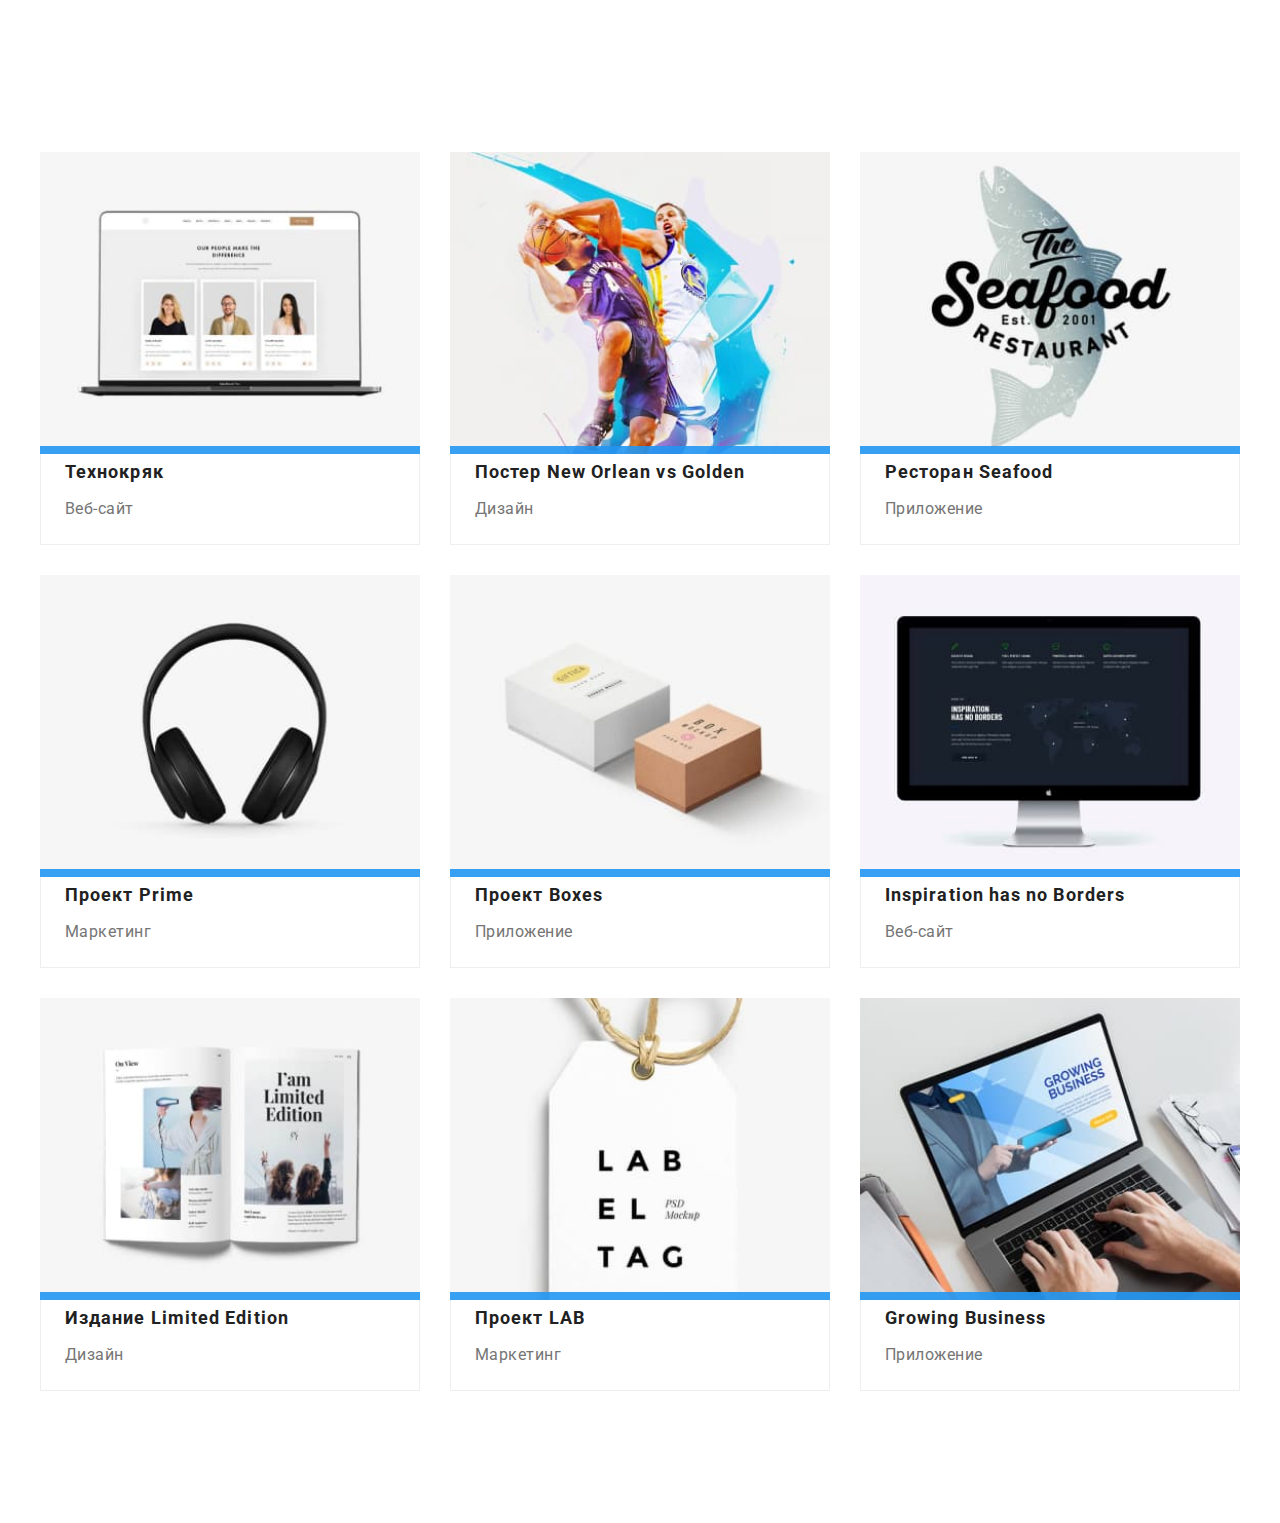
==== commit 383c8856: "закінчив без header i footer" ====
--- a/portfolio.html
+++ b/portfolio.html
@@ -16,7 +16,7 @@
 </head>
 
 <body>
-    <header class="header">
+    <!--<header class="header">
         <div class="header__container  container ">
             <nav class="header__nav">
                 <a href="" class="header__logo link">Web<span class="header__spanlogo">Studio</span></a>
@@ -49,11 +49,11 @@
                 </li>
             </ul>
         </div>
-    </header>
+    </header>-->
 
     <main class="projects">
         <div class="container">
-        <h2 hidden >Наши работы</h2>
+        <!--<h2 hidden >Наши работы</h2>
         <ul class="projects__link  list">
             <li class="projects-link__item"> 
                 <button class="projects-link__btn" type="button">Все</button>
@@ -70,7 +70,7 @@
             <li class="projects-link__item">
                 <button class="projects-link__btn" type="button">Маркетинг</button>
             </li>
-        </ul>
+        </ul>-->
         <ul class="projects__list list">
             <li class="projects__item">
                 <div class="projects-item__hover">
@@ -91,7 +91,7 @@
                         шпионажа и атак на защищённые сервера конкурентов.</p>
                 </div> 
                 <div class="projects-item__name">
-                    <h3 class="projects-name__tittle">Постер New Orlean vs Golden Star</h3>
+                    <h3 class="projects-name__tittle">Постер New Orlean vs Golden</h3>
                     <p class="projects-name__text">Дизайн</p>
                 </div>
             </li>
@@ -183,7 +183,7 @@
         </div>
     </main>
 
-    <footer class="footer">
+    <!--<footer class="footer">
         -
         <div class="container">
             <a href="" class="footer__logo link">Web<span class="footer__spanlogo">Studio</span></a>
@@ -247,7 +247,7 @@
                 </div>
             </div>
         </div>
-    </footer>
+    </footer>-->
 
         <script src="./js/modal.js"></script>
 
--- a/css/main.min.css
+++ b/css/main.min.css
@@ -1,2 +1,2 @@
-:root{--primary-title-color: #ffffff;--second-title-color: #2f303a;--third-title-color: #e5e5e5;--fourth-title-color: #f5f4fa;--prymary-text-color: #212121;--second-text-color: #757575;--third-text-color: #ffffff;--fourth-text-color: #2196f3}p,h1,h2,h3,h5,h6{margin:0}ul{margin:0;padding-left:0}img{display:block}body{font-family:"Raleway", sans-serif;font-family:"Roboto", sans-serif}.link{text-decoration:none;transition:250ms ease}.list{list-style:none}.last{margin-right:0}body{font-family:"Raleway", sans-serif;font-family:"Roboto", sans-serif}.container{width:1200px;margin:0 auto;padding-left:15px;padding-right:15px}@media (max-width: 480px){.container{width:450px;padding-left:0;padding-right:0}}.header{background:var(--primary-title-color);border-bottom:1px solid var(--third-title-color)}@media (min-width: 481px){.header{width:480px}}.header__container{display:flex;align-items:center;padding-top:32px;padding-bottom:32px}@media (min-width: 481px){.header__container{width:480px}}.header__nav{display:flex;align-items:center}.header__logo{font-weight:bold;font-size:26px;line-height:calc(31 / 26);letter-spacing:0.03em;color:var(--fourth-text-color);margin-left:0px;margin-right:95px}.header__spanlogo{font-weight:bold;font-size:26px;line-height:calc(31 / 26);letter-spacing:0.03em;color:var(--prymary-text-color)}.header__list{display:flex;align-items:center}@media (max-width: 480px){.header__list{display:none}}.header__item{margin-right:50px}.header__link{font-weight:500;font-size:14px;line-height:calc(16 / 14);letter-spacing:0.02em;color:var(--prymary-text-color);position:relative;transition:250ms ease}.header__link:hover,.header__link:focus{color:var(--fourth-text-color)}.header__current::after{content:"";position:absolute;width:100%;height:4px;border-radius:2px;background-color:var(--fourth-text-color);display:block;bottom:-41px}.header__contacts{display:flex;margin-left:auto;align-items:center}@media (max-width: 480px){.header__contacts{display:none}}.header__mail{font-weight:500;font-size:14px;line-height:calc(16 / 14);letter-spacing:0.02em;color:var(--second-text-color);display:flex}.header__mail:hover,.header__mail:focus{color:var(--fourth-text-color);fill:var(--fourth-text-color)}.header__tel{font-weight:500;font-size:14px;line-height:calc(16 / 14);letter-spacing:0.02em;color:var(--second-text-color);margin-left:52px}.header__tel:hover,.header__tel:focus{color:var(--fourth-text-color);fill:var(--fourth-text-color)}.header__svg{margin-right:10px}.main{background:var(--fourth-title-color)}.main .hero{background-image:linear-gradient(to right, rgba(47,48,58,0.4), rgba(47,48,58,0.4)),url(../images/we.jpg);background-repeat:no-repeat;background-position:center;background-size:cover;padding-top:200px;padding-bottom:200px}@media (max-width: 480px){.main .hero{width:480px}}@media (max-width: 480px){.hero{padding-right:50px}}.hero__tittle{font-weight:900;font-size:44px;line-height:calc(60 / 44);text-align:center;letter-spacing:0.06em;color:var(--third-text-color);max-width:696px;margin-left:auto;margin-right:auto}@media (max-width: 480px){.hero__tittle{width:480px;font-size:26px;font-style:normal;font-weight:900;line-height:42px;letter-spacing:0.06em}}.hero__btn{background-color:var(--fourth-text-color);cursor:pointer;font-weight:bold;font-size:16px;line-height:calc(30 / 16);display:flex;align-items:center;text-align:center;letter-spacing:0.06em;color:var(--third-text-color);border:none;border-radius:4px;padding:10px 32px;margin-top:40px;margin-left:auto;margin-right:auto;transition:250ms ease}.hero__btn:hover,.hero__btn:focus{background:#188ce8;color:var(--third-text-color)}.works{background:var(--primary-title-color);padding-top:94px;padding-bottom:94px}@media (min-width: 480px){.works{width:480px;padding-top:0px;padding-bottom:0px}}.works__list{align-items:center}@media (min-width: 481px){.works__list{display:flex;width:450px}}@media (max-width: 480px){.works__apps{display:none}}.works__icon{width:270px;height:120px;background:var(--fourth-title-color);margin-bottom:30px;padding-left:100px;padding-right:100px;padding-bottom:25px;padding-top:25px}@media (max-width: 480px){.works__icon{width:100%;padding-right:190px;padding-left:190px}}.works-icon__svg{width:70px;height:70px;background:var(--fourth-title-color);margin-bottom:30px;background-repeat:no-repeat;background-position:center}.works-icon__tittle{font-weight:bold;font-size:14px;line-height:calc(16 / 14);letter-spacing:0.03em;text-transform:uppercase;color:var(--prymary-text-color);margin-bottom:10px}@media (max-width: 480px){.works-icon__tittle{font-size:14px;font-style:normal;font-weight:700;line-height:16px;letter-spacing:0.03em;text-align:center}}.works-icon__text{font-weight:normal;font-size:14px;line-height:calc(24 / 14);letter-spacing:0.03em;color:var(--second-text-color);max-width:270px;margin-right:30px}@media (max-width: 480px){.works-icon__text{display:block;max-width:450px;margin-right:0px;margin-bottom:30px}}.works__tittle{font-weight:bold;font-size:36px;line-height:calc(42 / 36);text-align:center;letter-spacing:0.03em;color:var(--prymary-text-color);margin-top:94px;margin-bottom:50px}.works__image{position:relative;margin-right:30px}.works-image__div{width:370px;height:70px;background:#2f303acc;position:absolute;bottom:0px}.works-image__tittle{font-size:14px;font-style:normal;font-weight:700;line-height:16px;letter-spacing:0.03em;text-align:center;color:#ffffff;margin-top:27px}.team{background:var(--fourth-title-color);padding-top:94px;padding-bottom:94px}@media (min-width: 480px){.team{width:480px;padding-top:0px;padding-bottom:0px}}.team .team__list{align-items:center;margin-top:50px;justify-content:space-between}@media (min-width: 481px){.team .team__list{display:flex}}@media (max-width: 481px){.team .team__list{margin-top:0}}.team__tittle{font-weight:bold;font-size:36px;line-height:calc(42 / 36);text-align:center;letter-spacing:0.03em;color:var(--prymary-text-color)}@media (max-width: 481px){.team__tittle{font-size:28px;font-style:normal;font-weight:700;line-height:33px;letter-spacing:0.03em;text-align:center;display:block;margin-bottom:30px}}.team__item{background:var(--primary-title-color)}@media (max-width: 481px){.team__item{margin-bottom:30px;margin-top:0}}.team__image{padding:30px 30px;box-shadow:0px 1px 3px rgba(0,0,0,0.12),0px 1px 1px rgba(0,0,0,0.14),0px 2px 1px rgba(0,0,0,0.2);border-radius:0px 0px 4px 4px;border-top:none}.team-image__tittle{font-weight:500;font-size:16px;line-height:calc(19 / 16);text-align:center;letter-spacing:0.03em;color:var(--prymary-text-color)}.team-image__text{font-weight:normal;font-size:16px;line-height:calc(19 / 16);text-align:center;letter-spacing:0.03em;color:var(--second-text-color);margin-top:10px;margin-bottom:16px}.team-social__list{display:flex;justify-content:center}.team-social__item{width:44px;height:44px}.team-social__item+.team-social__item{margin-left:10px}.team-social__link{width:100%;height:100%;border-radius:50%;background:var(--primary-title-color);display:flex;background-repeat:no-repeat;align-items:center;justify-content:center}.team-social__link:focus,.team-social__link:hover{background:var(--fourth-text-color)}.team-social__icon{width:20px;height:20px;background-repeat:no-repeat;fill:#afb1b8}.team-social__link:focus .team-social__icon,.team-social__link:hover .team-social__icon{fill:var(--third-text-color)}.clients{background:var(--primary-title-color);padding-top:94px;padding-bottom:94px}@media (max-width: 480px){.clients{width:480px;padding:0}}.clients__list{justify-content:center}@media (min-width: 481px){.clients__list{display:flex}}@media (max-width: 480px){.clients__list{display:flex;flex-wrap:wrap;justify-content:space-between}}.clients__tittle{font-weight:bold;font-size:36px;line-height:calc(42 / 36);text-align:center;letter-spacing:0.03em;color:var(--prymary-text-color);margin-bottom:50px}@media (max-width: 480px){.clients__tittle{font-size:28px;font-style:normal;font-weight:700;line-height:33px;letter-spacing:0.03em;text-align:center;margin-bottom:30px}}.clients__item{width:170px;height:92px;border:1px solid #afb1b8;box-sizing:border-box;border-radius:4px;margin-right:30px;padding:16px 32px 16px 32px;transition:250ms ease}@media (max-width: 480px){.clients__item{width:210px;height:92px;margin:0;margin-bottom:30px}}.clients__svg{width:106px;height:60px;background-repeat:no-repeat;fill:#afb1b8;transition:fill 250ms ease}@media (max-width: 480px){.clients__svg{margin-left:20px}}.clients__item:hover,.clients__item:focus{border:1px solid var(--fourth-text-color);border-radius:4px}.clients__item:hover .clients__svg,.clients__item:focus .clients__svg{fill:var(--fourth-text-color)}.footer{background:var(--second-title-color);padding:60px 0 60px 0}@media (min-width: 481px){.footer .footer__contacts{display:flex;width:480px}}.footer__logo{font-weight:bold;font-size:26px;line-height:calc(31 / 26);letter-spacing:0.03em;color:var(--fourth-text-color);margin-left:0px;margin-right:95px;margin-bottom:20px;display:block}.footer__spanlogo{color:var(--third-text-color)}.footer__link{font-weight:normal;margin-top:9px;font-size:14px;line-height:calc(24 / 14);letter-spacing:0.03em;color:rgba(255,255,255,0.6)}.footer__link:hover{color:var(--third-text-color)}.footer__social{margin-left:70px;margin-top:0px}.footer-social__tittle{font-weight:bold;font-size:14px;line-height:16px;letter-spacing:0.03em;color:#ffffff;margin-bottom:20px}.footer-social__list{display:flex}.footer-social__item{width:44px;height:44px;margin-right:10px}.footer-social__link{width:100%;height:100%;border-radius:50%;background:rgba(255,255,255,0.1);display:flex;align-items:center;justify-content:center}.footer-social__link:focus,.footer-social__link:hover{background:var(--fourth-text-color)}.footer-social__icon{fill:var(--primary-title-color);width:20px;height:20px;background-position:center;background-repeat:no-repeat}.footer__subscribe{margin-left:93px}.footer-subscribe__tittle{font-weight:bold;font-size:14px;line-height:16px;letter-spacing:0.03em;color:#ffffff;margin-bottom:20px}.footer-subscribe__input{width:358px;height:50px;border:1px solid #ffffff4d;border-radius:4px;background:var(--second-title-color);padding:16px;box-shadow:0px 4px 4px 0px #00000026;color:#ffffff99}.footer-subscribe__btn{width:200px;height:50px;margin-left:12px;border-radius:4px;background-color:var(--fourth-text-color);box-shadow:0px 4px 4px 0px #00000026;border:none;color:#ffffff;font-size:16px;font-style:normal;font-weight:700;line-height:30px;letter-spacing:0.06em;position:relative}.footer-btn__icon::after{content:url("../images/send.svg");margin-left:10px;position:absolute;margin-right:28px}.footer-btn__icon{margin-left:-28px}.projects{background:var(--primary-title-color);padding-top:94px;padding-bottom:94px}@media (min-width: 481px){.projects{width:480px}}.projects__link{align-items:center;margin-left:279px;margin-right:279px}@media (min-width: 481px){.projects__link{display:flex}}@media (max-width: 481px){.projects__link{margin-left:0;flex-wrap:wrap;justify-content:space-between}}.projects-link__item{background:var(--primary-title-color);margin-right:8px}.projects-link__btn{background:var(--fourth-title-color);cursor:pointer;border:none;padding:6px 22px;border-radius:4px;box-shadow:0px 3px 1px rgba(0,0,0,0.1),0px 1px 2px rgba(0,0,0,0.08),0px 2px 2px rgba(0,0,0,0.12);transition:250ms ease}.projects-link__btn:hover,.projects-link__btn:focus{background:var(--fourth-text-color);color:var(--third-text-color)}.projects__list{display:flex;align-items:center;flex-wrap:wrap;margin-top:50px;width:370px}.projects__item{background:var(--primary-title-color);margin-right:30px;margin-bottom:30px;transition:250ms cubic-bezier(0.4, 0, 0.2, 1)}@media (max-width: 480px){.projects__item{width:450px;margin-bottom:30px;margin-right:0}}.projects__item:hover{box-shadow:0px 1px 1px rgba(0,0,0,0.12),0px 4px 4px rgba(0,0,0,0.06),1px 4px 6px rgba(0,0,0,0.16)}.projects__item:hover .projects-hover__text{transform:translateY(0)}.projects-item__hover{position:relative;overflow:hidden}.projects-hover__text{color:var(--third-text-color);background:#2196f3e5;font-family:Roboto;font-size:18px;font-style:normal;font-weight:400;line-height:28px;letter-spacing:0.03em;text-align:left;position:absolute;top:0;left:0;padding-right:24px;padding-left:24px;padding-top:63px;padding-bottom:63px;transform:translateY(100%);transition:transform 250ms linear}.projects-item__name{border:1px solid #eeeeee;border-top:none;padding-top:20}@media (max-width: 480px){.projects-item__name{width:450px}}.projects-name__tittle{font-weight:bold;font-size:18px;line-height:calc(36 / 18);letter-spacing:0.06em;color:var(--prymary-text-color);margin-bottom:4px;margin-right:24px;margin-left:24px}.projects-name__text{font-weight:normal;font-size:16px;line-height:calc(30 / 16);letter-spacing:0.03em;color:var(--second-text-color);margin-top:0px;margin-right:24px;margin-left:24px;margin-bottom:20px}.last-bottom{margin-bottom:0px}.last-right{margin-right:0px}.backdrop{position:fixed;width:100vw;height:100vh;background:#00000033;top:0;display:flex;align-items:center;justify-content:center;transition:opacity 250ms ease-in-out, visibility 250ms ease-in-out}.backdrop.is-hidden{opacity:0;visibility:hidden;pointer-events:none}.backdrop.is-hidden .modal{transform:scale(2)}.modal{position:relative;width:528px;min-height:581px;background-color:#fff;border-radius:4px;transform:scale(1);transition:transform 300ms ease;padding:40px}.modal__tittle{color:var(--prymary-text-color);font-size:20px;font-style:normal;font-weight:700;line-height:23px;letter-spacing:0.03em;text-align:center;margin-bottom:12px}.modal__data{display:block;position:relative}.modal__label{font-size:12px;font-style:normal;font-weight:400;line-height:14px;letter-spacing:0.01em;text-align:left;color:var(--second-text-color)}.modal__input{width:448px;height:40px;margin-bottom:10px;border-radius:4px;border:1px solid #21212133;margin-top:4px;display:inline-block;padding-left:42px;outline:none}.modal__input:hover,.modal__input:focus{border:1px solid var(--fourth-text-color);border-radius:4px;transition:250ms cubic-bezier(0.4, 0, 0.2, 1)}.modal__input:hover+.modal-input__icon,.modal__input:focus+.modal-input__icon{fill:var(--fourth-text-color);transition:250ms cubic-bezier(0.4, 0, 0.2, 1)}.modal-input__icon{position:absolute;width:18px;height:18px;left:10px;top:50%;transform:translateY(-70%)}.modal__texterea{width:448px;height:120px;border-radius:4px;border:1px solid #21212133;padding:12px 16px 12px 16px;resize:none;font-size:12px;font-style:normal;font-weight:400;margin-bottom:28px;margin-top:4px}.modal__checkbox:checked+.modal-checkbox__label span{background-color:var(--fourth-text-color);border:none}.modal-checkbox__label{font-size:14px;font-style:normal;font-weight:400;color:var(--second-text-color);display:flex}.modal-checkbox__label span{width:16px;height:15px;border-radius:3px;border:2px solid var(--second-title-color);margin-right:7px;display:flex;align-items:center}.modal-checkbox__icon{width:16px;height:15px;fill:var(--primary-title-color)}.modal-checkbox__link{color:var(--fourth-text-color);margin-left:7px}.modal__btn{background-color:var(--fourth-text-color);cursor:pointer;font-weight:bold;font-size:16px;line-height:calc(30 / 16);display:flex;align-items:center;text-align:center;letter-spacing:0.06em;color:var(--third-text-color);border:none;border-radius:4px;padding:10px 55px;margin-top:40px;margin-left:auto;margin-right:auto;transition:250ms ease;box-shadow:0px 4px 4px 0px #00000026}.modal__btn:hover,.modal__btn:focus{background:#188ce8;transition:250ms cubic-bezier(0.4, 0, 0.2, 1)}.modal__close{position:absolute;right:8px;top:8px;border-radius:50%;border:1px solid #0000001a;background:#ffffff;width:30px;height:30px;align-items:center;justify-content:center;display:flex}.modal__close:hover .modal-close__icon{fill:var(--fourth-text-color);transition:250ms cubic-bezier(0.4, 0, 0.2, 1)}.modal-close__icon{width:11px;height:11px}.hidden{position:absolute;width:1px;height:1px;margin:-1px;padding:0;overflow:hidden;border:0;clip:rect(0 0 0 0)}.hero__btn{background-color:var(--fourth-text-color);cursor:pointer;font-weight:bold;font-size:16px;line-height:calc(30 / 16);display:flex;align-items:center;text-align:center;letter-spacing:0.06em;color:var(--third-text-color);border:none;border-radius:4px;padding:10px 32px;margin-top:40px;margin-left:auto;margin-right:auto;transition:250ms ease}.hero__btn:hover,.hero__btn:focus{background:#188ce8;color:var(--third-text-color)}.modal__btn{background-color:var(--fourth-text-color);cursor:pointer;font-weight:bold;font-size:16px;line-height:calc(30 / 16);display:flex;align-items:center;text-align:center;letter-spacing:0.06em;color:var(--third-text-color);border:none;border-radius:4px;padding:10px 55px;margin-top:40px;margin-left:auto;margin-right:auto;transition:250ms ease;box-shadow:0px 4px 4px 0px #00000026}.modal__btn:hover,.modal__btn:focus{background:#188ce8;transition:250ms cubic-bezier(0.4, 0, 0.2, 1)}.footer-subscribe__btn{width:200px;height:50px;margin-left:12px;border-radius:4px;background-color:var(--fourth-text-color);box-shadow:0px 4px 4px 0px #00000026;border:none;color:#ffffff;font-size:16px;font-style:normal;font-weight:700;line-height:30px;letter-spacing:0.06em;position:relative}.header__logo{font-weight:bold;font-size:26px;line-height:calc(31 / 26);letter-spacing:0.03em;color:var(--fourth-text-color);margin-left:0px;margin-right:95px}.header__spanlogo{font-weight:bold;font-size:26px;line-height:calc(31 / 26);letter-spacing:0.03em;color:var(--prymary-text-color)}.footer__logo{font-weight:bold;font-size:26px;line-height:calc(31 / 26);letter-spacing:0.03em;color:var(--fourth-text-color);margin-left:0px;margin-right:95px;margin-bottom:20px;display:block}.footer__spanlogo{color:var(--third-text-color)}.team{background:var(--fourth-title-color);padding-top:94px;padding-bottom:94px}.works{background:var(--primary-title-color);padding-top:94px;padding-bottom:94px}.clients{background:var(--primary-title-color);padding-top:94px;padding-bottom:94px}.projects{background:var(--primary-title-color);padding-top:94px;padding-bottom:94px}.team-social__link{width:100%;height:100%;border-radius:50%;background:var(--primary-title-color);display:flex;background-repeat:no-repeat;align-items:center;justify-content:center}.team-social__link:focus,.team-social__link:hover{background:var(--fourth-text-color)}.team-social__icon{width:20px;height:20px;background-repeat:no-repeat;fill:#afb1b8}.team-social__link:focus .team-social__icon,.team-social__link:hover .team-social__icon{fill:var(--third-text-color)}.footer-social__list{display:flex}.footer-social__item{width:44px;height:44px;margin-right:10px}.footer-social__link{width:100%;height:100%;border-radius:50%;background:rgba(255,255,255,0.1);display:flex;align-items:center;justify-content:center}.footer-social__link:focus,.footer-social__link:hover{background:var(--fourth-text-color)}.footer-social__icon{fill:var(--primary-title-color);width:20px;height:20px;background-position:center;background-repeat:no-repeat}
+:root{--primary-title-color: #ffffff;--second-title-color: #2f303a;--third-title-color: #e5e5e5;--fourth-title-color: #f5f4fa;--prymary-text-color: #212121;--second-text-color: #757575;--third-text-color: #ffffff;--fourth-text-color: #2196f3}p,h1,h2,h3,h5,h6{margin:0}ul{margin:0;padding-left:0}img{display:block;width:100%;height:auto}body{font-family:"Raleway", sans-serif;font-family:"Roboto", sans-serif}.link{text-decoration:none;transition:250ms ease}.list{list-style:none}.last{margin-right:0}body{font-family:"Raleway", sans-serif;font-family:"Roboto", sans-serif}.container{width:100%;margin:0 auto;padding-left:15px;padding-right:15px}@media screen and (min-width: 480px){.container{width:480px}}@media screen and (min-width: 768px){.container{width:768px}}@media screen and (min-width: 1200px){.container{width:1200px}}.header{background:var(--primary-title-color);border-bottom:1px solid var(--third-title-color)}@media (min-width: 481px){.header{width:480px}}.header__container{display:flex;align-items:center;padding-top:32px;padding-bottom:32px}@media (min-width: 481px){.header__container{width:480px}}.header__nav{display:flex;align-items:center}.header__logo{font-weight:bold;font-size:26px;line-height:calc(31 / 26);letter-spacing:0.03em;color:var(--fourth-text-color);margin-left:0px;margin-right:95px}.header__spanlogo{font-weight:bold;font-size:26px;line-height:calc(31 / 26);letter-spacing:0.03em;color:var(--prymary-text-color)}.header__list{display:flex;align-items:center}@media (max-width: 480px){.header__list{display:none}}.header__item{margin-right:50px}.header__link{font-weight:500;font-size:14px;line-height:calc(16 / 14);letter-spacing:0.02em;color:var(--prymary-text-color);position:relative;transition:250ms ease}.header__link:hover,.header__link:focus{color:var(--fourth-text-color)}.header__current::after{content:"";position:absolute;width:100%;height:4px;border-radius:2px;background-color:var(--fourth-text-color);display:block;bottom:-41px}.header__contacts{display:flex;margin-left:auto;align-items:center}@media (max-width: 480px){.header__contacts{display:none}}.header__mail{font-weight:500;font-size:14px;line-height:calc(16 / 14);letter-spacing:0.02em;color:var(--second-text-color);display:flex}.header__mail:hover,.header__mail:focus{color:var(--fourth-text-color);fill:var(--fourth-text-color)}.header__tel{font-weight:500;font-size:14px;line-height:calc(16 / 14);letter-spacing:0.02em;color:var(--second-text-color);margin-left:52px}.header__tel:hover,.header__tel:focus{color:var(--fourth-text-color);fill:var(--fourth-text-color)}.header__svg{margin-right:10px}.main{background:var(--fourth-title-color)}.main .hero{width:100%;background-image:linear-gradient(to right, rgba(47,48,58,0.4), rgba(47,48,58,0.4)),url(../images/we.jpg);background-repeat:no-repeat;background-position:center;background-size:cover;padding-top:200px;padding-bottom:200px}.hero__tittle{font-weight:900;font-size:44px;line-height:calc(60 / 44);text-align:center;letter-spacing:0.06em;color:var(--third-text-color);max-width:696px;margin-left:auto;margin-right:auto}.hero__btn{background-color:var(--fourth-text-color);cursor:pointer;font-weight:bold;font-size:16px;line-height:calc(30 / 16);display:flex;align-items:center;text-align:center;letter-spacing:0.06em;color:var(--third-text-color);border:none;border-radius:4px;padding:10px 32px;margin-top:40px;margin-left:auto;margin-right:auto;transition:250ms ease}.hero__btn:hover,.hero__btn:focus{background:#188ce8;color:var(--third-text-color)}.works{background:var(--primary-title-color);padding-top:60px;padding-bottom:60px}.works .works__list{align-items:center}@media screen and (min-width: 768px){.works .works__list{display:flex;flex-wrap:wrap;margin-left:-30px}}@media screen and (max-width: 1199px){.works__apps{display:none}}.works__item{width:100%}@media screen and (min-width: 768px){.works__item{flex-basis:calc(100% / 2 - 30px);margin-top:30px;margin-left:30px}}@media screen and (min-width: 1200px){.works__item{flex-basis:calc(100% / 4 - 30px);margin-top:30px;margin-left:30px}}.works__icon{width:100%;height:120px;background:var(--fourth-title-color);margin-bottom:30px;padding-left:100px;padding-right:100px;padding-bottom:25px;padding-top:25px}.works-icon__svg{width:100%;height:70px;background:var(--fourth-title-color);margin-bottom:30px;background-repeat:no-repeat;background-position:center;margin-right:auto;margin-left:auto}.works-icon__tittle{font-weight:bold;font-size:14px;line-height:calc(16 / 14);letter-spacing:0.03em;text-transform:uppercase;color:var(--prymary-text-color);margin-bottom:10px;text-align:center}@media screen and (min-width: 768px){.works-icon__tittle{text-align:left}}.works-icon__text{font-weight:normal;font-size:14px;line-height:calc(24 / 14);letter-spacing:0.03em;color:var(--second-text-color);width:100%;margin-bottom:30px}.works__tittle{font-weight:bold;font-size:36px;line-height:calc(42 / 36);text-align:center;letter-spacing:0.03em;color:var(--prymary-text-color);margin-top:94px;margin-bottom:50px}.works__image{position:relative;justify-content:center;margin-left:30px}.works-image__div{width:370px;height:70px;background:#2f303acc;position:absolute;bottom:0px}.works-image__tittle{font-size:14px;font-style:normal;font-weight:700;line-height:16px;letter-spacing:0.03em;text-align:center;color:#ffffff;margin-top:27px}.team{padding-top:60px;padding-bottom:60px;background:var(--fourth-title-color)}.team .team__list{align-items:center}@media screen and (min-width: 768px){.team .team__list{display:flex;flex-wrap:wrap;margin-left:-30px}}.team__tittle{font-weight:bold;font-size:36px;line-height:calc(42 / 36);text-align:center;letter-spacing:0.03em;color:var(--prymary-text-color)}.team__item{background:var(--primary-title-color);width:100%}@media screen and (max-width: 768px){.team__item{margin-top:30px}}@media screen and (min-width: 768px){.team__item{flex-basis:calc(100% / 2 - 30px);margin-left:30px;margin-top:30px}}@media screen and (min-width: 1200px){.team__item{flex-basis:calc(100% / 4 - 30px);margin-left:30px;margin-top:30px}}.team__image{padding:30px 30px;box-shadow:0px 1px 3px rgba(0,0,0,0.12),0px 1px 1px rgba(0,0,0,0.14),0px 2px 1px rgba(0,0,0,0.2);border-radius:0px 0px 4px 4px;border-top:none}.team-image__tittle{font-weight:500;font-size:16px;line-height:calc(19 / 16);text-align:center;letter-spacing:0.03em;color:var(--prymary-text-color)}.team-image__text{font-weight:normal;font-size:16px;line-height:calc(19 / 16);text-align:center;letter-spacing:0.03em;color:var(--second-text-color);margin-top:10px;margin-bottom:16px}.team-social__list{display:flex;justify-content:center}.team-social__item{width:44px;height:44px}.team-social__item+.team-social__item{margin-left:10px}.team-social__link{width:100%;height:100%;border-radius:50%;background:var(--primary-title-color);display:flex;background-repeat:no-repeat;align-items:center;justify-content:center}.team-social__link:focus,.team-social__link:hover{background:var(--fourth-text-color)}.team-social__icon{width:20px;height:20px;background-repeat:no-repeat;fill:#afb1b8}.team-social__link:focus .team-social__icon,.team-social__link:hover .team-social__icon{fill:var(--third-text-color)}.clients{background:var(--primary-title-color);padding-top:60px;padding-bottom:60px}.clients .clients__list{align-items:center}@media screen and (min-width: 320px){.clients .clients__list{display:flex;flex-wrap:wrap;margin-left:-30px}}.clients__tittle{font-weight:bold;font-size:36px;line-height:calc(42 / 36);text-align:center;letter-spacing:0.03em;color:var(--prymary-text-color)}.clients__item{width:100%;border:1px solid #afb1b8;box-sizing:border-box;border-radius:4px;padding-top:16px;padding-bottom:16px;padding-left:32px;padding-right:32px;position:relative;transition:250ms ease}@media screen and (max-width: 768px){.clients__item{margin-top:30px}}@media screen and (min-width: 320px){.clients__item{flex-basis:calc(100% / 2 - 30px);margin-left:30px;margin-top:30px}}@media screen and (min-width: 768px){.clients__item{flex-basis:calc(100% / 3 - 30px);margin-left:30px;margin-top:30px}}@media screen and (min-width: 1200px){.clients__item{flex-basis:calc(100% / 6 - 30px);margin-left:30px;margin-top:30px}}.clients__svg{width:100%;height:60px;justify-content:center;align-items:center;text-align:center;background-repeat:no-repeat;background-position:center;fill:#afb1b8;transition:fill 250ms ease}.clients__item:hover,.clients__item:focus{border:1px solid var(--fourth-text-color);border-radius:4px}.clients__item:hover .clients__svg,.clients__item:focus .clients__svg{fill:var(--fourth-text-color)}.footer{background:var(--second-title-color);padding:60px 0 60px 0}@media (min-width: 481px){.footer .footer__contacts{display:flex;width:480px}}.footer__logo{font-weight:bold;font-size:26px;line-height:calc(31 / 26);letter-spacing:0.03em;color:var(--fourth-text-color);margin-left:0px;margin-right:95px;margin-bottom:20px;display:block}.footer__spanlogo{color:var(--third-text-color)}.footer__link{font-weight:normal;margin-top:9px;font-size:14px;line-height:calc(24 / 14);letter-spacing:0.03em;color:rgba(255,255,255,0.6)}.footer__link:hover{color:var(--third-text-color)}.footer__social{margin-left:70px;margin-top:0px}.footer-social__tittle{font-weight:bold;font-size:14px;line-height:16px;letter-spacing:0.03em;color:#ffffff;margin-bottom:20px}.footer-social__list{display:flex}.footer-social__item{width:44px;height:44px;margin-right:10px}.footer-social__link{width:100%;height:100%;border-radius:50%;background:rgba(255,255,255,0.1);display:flex;align-items:center;justify-content:center}.footer-social__link:focus,.footer-social__link:hover{background:var(--fourth-text-color)}.footer-social__icon{fill:var(--primary-title-color);width:20px;height:20px;background-position:center;background-repeat:no-repeat}.footer__subscribe{margin-left:93px}.footer-subscribe__tittle{font-weight:bold;font-size:14px;line-height:16px;letter-spacing:0.03em;color:#ffffff;margin-bottom:20px}.footer-subscribe__input{width:358px;height:50px;border:1px solid #ffffff4d;border-radius:4px;background:var(--second-title-color);padding:16px;box-shadow:0px 4px 4px 0px #00000026;color:#ffffff99}.footer-subscribe__btn{width:200px;height:50px;margin-left:12px;border-radius:4px;background-color:var(--fourth-text-color);box-shadow:0px 4px 4px 0px #00000026;border:none;color:#ffffff;font-size:16px;font-style:normal;font-weight:700;line-height:30px;letter-spacing:0.06em;position:relative}.footer-btn__icon::after{content:url("../images/send.svg");margin-left:10px;position:absolute;margin-right:28px}.footer-btn__icon{margin-left:-28px}.projects{background:var(--primary-title-color);padding-top:60px;padding-bottom:60px}.projects__link{align-items:center;margin-left:279px;margin-right:279px}.projects-link__item{background:var(--primary-title-color);width:100%}.projects-link__btn{background:var(--fourth-title-color);cursor:pointer;border:none;padding:6px 22px;border-radius:4px;box-shadow:0px 3px 1px rgba(0,0,0,0.1),0px 1px 2px rgba(0,0,0,0.08),0px 2px 2px rgba(0,0,0,0.12);transition:250ms ease}.projects-link__btn:hover,.projects-link__btn:focus{background:var(--fourth-text-color);color:var(--third-text-color)}.projects__list{align-items:center;margin-top:50px}@media screen and (min-width: 768px){.projects__list{display:flex;flex-wrap:wrap;margin-left:-30px}}.projects__item{background:var(--primary-title-color);width:100%;margin-bottom:30px;transition:250ms cubic-bezier(0.4, 0, 0.2, 1)}@media screen and (min-width: 768px){.projects__item{flex-basis:calc(100% / 2 - 30px);margin-left:30px}}@media screen and (min-width: 1200px){.projects__item{flex-basis:calc(100% / 3 - 30px);margin-left:30px}}.projects__item:hover{box-shadow:0px 1px 1px rgba(0,0,0,0.12),0px 4px 4px rgba(0,0,0,0.06),1px 4px 6px rgba(0,0,0,0.16)}.projects__item:hover .projects-hover__text{transform:translateY(0)}.projects-item__hover{position:relative;overflow:hidden}.projects-hover__text{color:var(--third-text-color);background:#2196f3e5;font-family:Roboto;font-size:18px;font-style:normal;font-weight:400;line-height:28px;letter-spacing:0.03em;text-align:left;position:absolute;top:0;left:0;padding-right:24px;padding-left:24px;padding-top:63px;padding-bottom:63px;transform:translateY(100%);transition:transform 250ms linear}@media screen and (max-width: 768px){.projects-hover__text{bottom:0}}.projects-item__name{border:1px solid #eeeeee;border-top:none;padding-top:20}.projects-name__tittle{font-weight:bold;font-size:18px;line-height:calc(36 / 18);letter-spacing:0.06em;color:var(--prymary-text-color);margin-bottom:4px;margin-right:24px;margin-left:24px}.projects-name__text{font-weight:normal;font-size:16px;line-height:calc(30 / 16);letter-spacing:0.03em;color:var(--second-text-color);margin-top:0px;margin-right:24px;margin-left:24px;margin-bottom:20px}.last-bottom{margin-bottom:0px}.last-right{margin-right:0px}.backdrop{position:fixed;width:100vw;height:100vh;background:#00000033;top:0;display:flex;align-items:center;justify-content:center;transition:opacity 250ms ease-in-out, visibility 250ms ease-in-out}.backdrop.is-hidden{opacity:0;visibility:hidden;pointer-events:none}.backdrop.is-hidden .modal{transform:scale(2)}.modal{position:relative;width:528px;min-height:581px;background-color:#fff;border-radius:4px;transform:scale(1);transition:transform 300ms ease;padding:40px}.modal__tittle{color:var(--prymary-text-color);font-size:20px;font-style:normal;font-weight:700;line-height:23px;letter-spacing:0.03em;text-align:center;margin-bottom:12px}.modal__data{display:block;position:relative}.modal__label{font-size:12px;font-style:normal;font-weight:400;line-height:14px;letter-spacing:0.01em;text-align:left;color:var(--second-text-color)}.modal__input{width:448px;height:40px;margin-bottom:10px;border-radius:4px;border:1px solid #21212133;margin-top:4px;display:inline-block;padding-left:42px;outline:none}.modal__input:hover,.modal__input:focus{border:1px solid var(--fourth-text-color);border-radius:4px;transition:250ms cubic-bezier(0.4, 0, 0.2, 1)}.modal__input:hover+.modal-input__icon,.modal__input:focus+.modal-input__icon{fill:var(--fourth-text-color);transition:250ms cubic-bezier(0.4, 0, 0.2, 1)}.modal-input__icon{position:absolute;width:18px;height:18px;left:10px;top:50%;transform:translateY(-70%)}.modal__texterea{width:448px;height:120px;border-radius:4px;border:1px solid #21212133;padding:12px 16px 12px 16px;resize:none;font-size:12px;font-style:normal;font-weight:400;margin-bottom:28px;margin-top:4px}.modal__checkbox:checked+.modal-checkbox__label span{background-color:var(--fourth-text-color);border:none}.modal-checkbox__label{font-size:14px;font-style:normal;font-weight:400;color:var(--second-text-color);display:flex}.modal-checkbox__label span{width:16px;height:15px;border-radius:3px;border:2px solid var(--second-title-color);margin-right:7px;display:flex;align-items:center}.modal-checkbox__icon{width:16px;height:15px;fill:var(--primary-title-color)}.modal-checkbox__link{color:var(--fourth-text-color);margin-left:7px}.modal__btn{background-color:var(--fourth-text-color);cursor:pointer;font-weight:bold;font-size:16px;line-height:calc(30 / 16);display:flex;align-items:center;text-align:center;letter-spacing:0.06em;color:var(--third-text-color);border:none;border-radius:4px;padding:10px 55px;margin-top:40px;margin-left:auto;margin-right:auto;transition:250ms ease;box-shadow:0px 4px 4px 0px #00000026}.modal__btn:hover,.modal__btn:focus{background:#188ce8;transition:250ms cubic-bezier(0.4, 0, 0.2, 1)}.modal__close{position:absolute;right:8px;top:8px;border-radius:50%;border:1px solid #0000001a;background:#ffffff;width:30px;height:30px;align-items:center;justify-content:center;display:flex}.modal__close:hover .modal-close__icon{fill:var(--fourth-text-color);transition:250ms cubic-bezier(0.4, 0, 0.2, 1)}.modal-close__icon{width:11px;height:11px}.hidden{position:absolute;width:1px;height:1px;margin:-1px;padding:0;overflow:hidden;border:0;clip:rect(0 0 0 0)}.hero__btn{background-color:var(--fourth-text-color);cursor:pointer;font-weight:bold;font-size:16px;line-height:calc(30 / 16);display:flex;align-items:center;text-align:center;letter-spacing:0.06em;color:var(--third-text-color);border:none;border-radius:4px;padding:10px 32px;margin-top:40px;margin-left:auto;margin-right:auto;transition:250ms ease}.hero__btn:hover,.hero__btn:focus{background:#188ce8;color:var(--third-text-color)}.modal__btn{background-color:var(--fourth-text-color);cursor:pointer;font-weight:bold;font-size:16px;line-height:calc(30 / 16);display:flex;align-items:center;text-align:center;letter-spacing:0.06em;color:var(--third-text-color);border:none;border-radius:4px;padding:10px 55px;margin-top:40px;margin-left:auto;margin-right:auto;transition:250ms ease;box-shadow:0px 4px 4px 0px #00000026}.modal__btn:hover,.modal__btn:focus{background:#188ce8;transition:250ms cubic-bezier(0.4, 0, 0.2, 1)}.footer-subscribe__btn{width:200px;height:50px;margin-left:12px;border-radius:4px;background-color:var(--fourth-text-color);box-shadow:0px 4px 4px 0px #00000026;border:none;color:#ffffff;font-size:16px;font-style:normal;font-weight:700;line-height:30px;letter-spacing:0.06em;position:relative}.header__logo{font-weight:bold;font-size:26px;line-height:calc(31 / 26);letter-spacing:0.03em;color:var(--fourth-text-color);margin-left:0px;margin-right:95px}.header__spanlogo{font-weight:bold;font-size:26px;line-height:calc(31 / 26);letter-spacing:0.03em;color:var(--prymary-text-color)}.footer__logo{font-weight:bold;font-size:26px;line-height:calc(31 / 26);letter-spacing:0.03em;color:var(--fourth-text-color);margin-left:0px;margin-right:95px;margin-bottom:20px;display:block}.footer__spanlogo{color:var(--third-text-color)}.team{background:var(--fourth-title-color);padding-top:94px;padding-bottom:94px}.works{background:var(--primary-title-color);padding-top:94px;padding-bottom:94px}.clients{background:var(--primary-title-color);padding-top:94px;padding-bottom:94px}.projects{background:var(--primary-title-color);padding-top:94px;padding-bottom:94px}.team-social__link{width:100%;height:100%;border-radius:50%;background:var(--primary-title-color);display:flex;background-repeat:no-repeat;align-items:center;justify-content:center}.team-social__link:focus,.team-social__link:hover{background:var(--fourth-text-color)}.team-social__icon{width:20px;height:20px;background-repeat:no-repeat;fill:#afb1b8}.team-social__link:focus .team-social__icon,.team-social__link:hover .team-social__icon{fill:var(--third-text-color)}.footer-social__list{display:flex}.footer-social__item{width:44px;height:44px;margin-right:10px}.footer-social__link{width:100%;height:100%;border-radius:50%;background:rgba(255,255,255,0.1);display:flex;align-items:center;justify-content:center}.footer-social__link:focus,.footer-social__link:hover{background:var(--fourth-text-color)}.footer-social__icon{fill:var(--primary-title-color);width:20px;height:20px;background-position:center;background-repeat:no-repeat}
 /*# sourceMappingURL=main.min.css.map */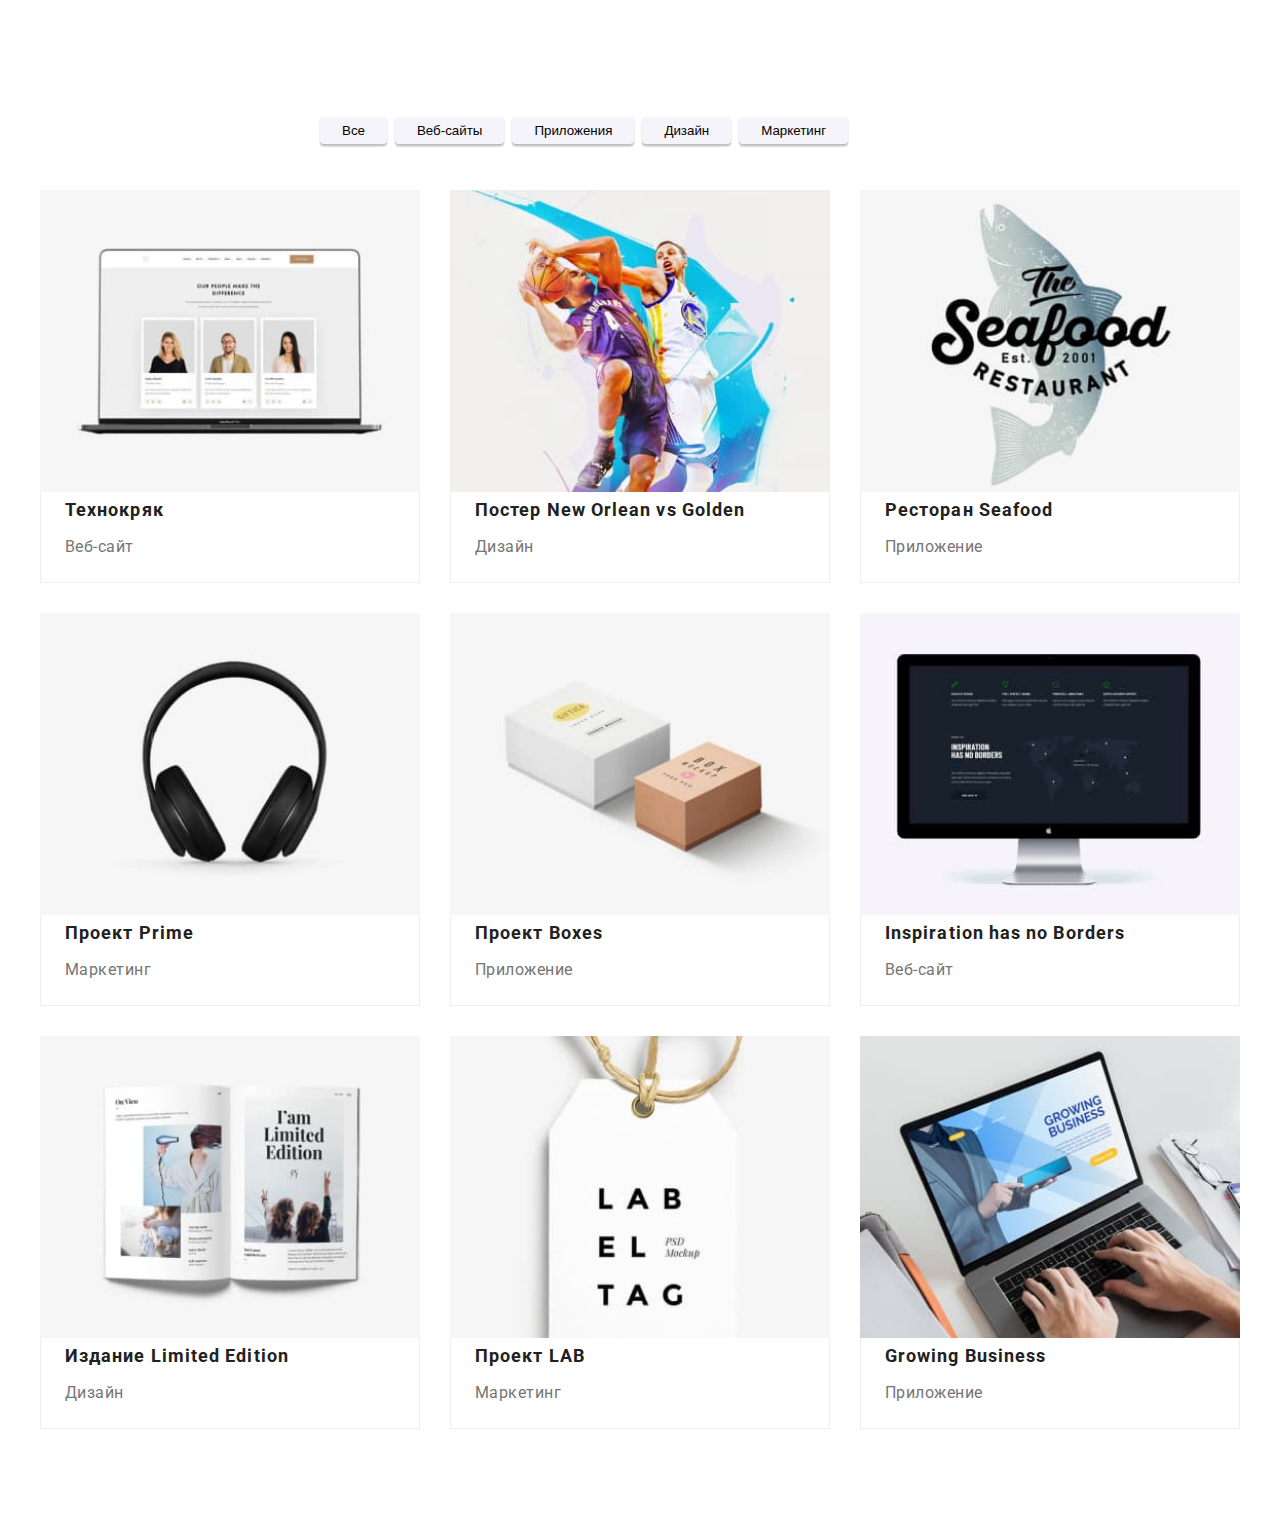
==== commit 424abbef: "зробив портфоліо без хедеру і футеру" ====
--- a/portfolio.html
+++ b/portfolio.html
@@ -53,7 +53,7 @@
 
     <main class="projects">
         <div class="container">
-        <!--<h2 hidden >Наши работы</h2>
+        <h2 hidden >Наши работы</h2>
         <ul class="projects__link  list">
             <li class="projects-link__item"> 
                 <button class="projects-link__btn" type="button">Все</button>
@@ -70,7 +70,7 @@
             <li class="projects-link__item">
                 <button class="projects-link__btn" type="button">Маркетинг</button>
             </li>
-        </ul>-->
+        </ul>
         <ul class="projects__list list">
             <li class="projects__item">
                 <div class="projects-item__hover">
--- a/css/main.min.css
+++ b/css/main.min.css
@@ -1,2 +1,2 @@
-:root{--primary-title-color: #ffffff;--second-title-color: #2f303a;--third-title-color: #e5e5e5;--fourth-title-color: #f5f4fa;--prymary-text-color: #212121;--second-text-color: #757575;--third-text-color: #ffffff;--fourth-text-color: #2196f3}p,h1,h2,h3,h5,h6{margin:0}ul{margin:0;padding-left:0}img{display:block;width:100%;height:auto}body{font-family:"Raleway", sans-serif;font-family:"Roboto", sans-serif}.link{text-decoration:none;transition:250ms ease}.list{list-style:none}.last{margin-right:0}body{font-family:"Raleway", sans-serif;font-family:"Roboto", sans-serif}.container{width:100%;margin:0 auto;padding-left:15px;padding-right:15px}@media screen and (min-width: 480px){.container{width:480px}}@media screen and (min-width: 768px){.container{width:768px}}@media screen and (min-width: 1200px){.container{width:1200px}}.header{background:var(--primary-title-color);border-bottom:1px solid var(--third-title-color)}@media (min-width: 481px){.header{width:480px}}.header__container{display:flex;align-items:center;padding-top:32px;padding-bottom:32px}@media (min-width: 481px){.header__container{width:480px}}.header__nav{display:flex;align-items:center}.header__logo{font-weight:bold;font-size:26px;line-height:calc(31 / 26);letter-spacing:0.03em;color:var(--fourth-text-color);margin-left:0px;margin-right:95px}.header__spanlogo{font-weight:bold;font-size:26px;line-height:calc(31 / 26);letter-spacing:0.03em;color:var(--prymary-text-color)}.header__list{display:flex;align-items:center}@media (max-width: 480px){.header__list{display:none}}.header__item{margin-right:50px}.header__link{font-weight:500;font-size:14px;line-height:calc(16 / 14);letter-spacing:0.02em;color:var(--prymary-text-color);position:relative;transition:250ms ease}.header__link:hover,.header__link:focus{color:var(--fourth-text-color)}.header__current::after{content:"";position:absolute;width:100%;height:4px;border-radius:2px;background-color:var(--fourth-text-color);display:block;bottom:-41px}.header__contacts{display:flex;margin-left:auto;align-items:center}@media (max-width: 480px){.header__contacts{display:none}}.header__mail{font-weight:500;font-size:14px;line-height:calc(16 / 14);letter-spacing:0.02em;color:var(--second-text-color);display:flex}.header__mail:hover,.header__mail:focus{color:var(--fourth-text-color);fill:var(--fourth-text-color)}.header__tel{font-weight:500;font-size:14px;line-height:calc(16 / 14);letter-spacing:0.02em;color:var(--second-text-color);margin-left:52px}.header__tel:hover,.header__tel:focus{color:var(--fourth-text-color);fill:var(--fourth-text-color)}.header__svg{margin-right:10px}.main{background:var(--fourth-title-color)}.main .hero{width:100%;background-image:linear-gradient(to right, rgba(47,48,58,0.4), rgba(47,48,58,0.4)),url(../images/we.jpg);background-repeat:no-repeat;background-position:center;background-size:cover;padding-top:200px;padding-bottom:200px}.hero__tittle{font-weight:900;font-size:44px;line-height:calc(60 / 44);text-align:center;letter-spacing:0.06em;color:var(--third-text-color);max-width:696px;margin-left:auto;margin-right:auto}.hero__btn{background-color:var(--fourth-text-color);cursor:pointer;font-weight:bold;font-size:16px;line-height:calc(30 / 16);display:flex;align-items:center;text-align:center;letter-spacing:0.06em;color:var(--third-text-color);border:none;border-radius:4px;padding:10px 32px;margin-top:40px;margin-left:auto;margin-right:auto;transition:250ms ease}.hero__btn:hover,.hero__btn:focus{background:#188ce8;color:var(--third-text-color)}.works{background:var(--primary-title-color);padding-top:60px;padding-bottom:60px}.works .works__list{align-items:center}@media screen and (min-width: 768px){.works .works__list{display:flex;flex-wrap:wrap;margin-left:-30px}}@media screen and (max-width: 1199px){.works__apps{display:none}}.works__item{width:100%}@media screen and (min-width: 768px){.works__item{flex-basis:calc(100% / 2 - 30px);margin-top:30px;margin-left:30px}}@media screen and (min-width: 1200px){.works__item{flex-basis:calc(100% / 4 - 30px);margin-top:30px;margin-left:30px}}.works__icon{width:100%;height:120px;background:var(--fourth-title-color);margin-bottom:30px;padding-left:100px;padding-right:100px;padding-bottom:25px;padding-top:25px}.works-icon__svg{width:100%;height:70px;background:var(--fourth-title-color);margin-bottom:30px;background-repeat:no-repeat;background-position:center;margin-right:auto;margin-left:auto}.works-icon__tittle{font-weight:bold;font-size:14px;line-height:calc(16 / 14);letter-spacing:0.03em;text-transform:uppercase;color:var(--prymary-text-color);margin-bottom:10px;text-align:center}@media screen and (min-width: 768px){.works-icon__tittle{text-align:left}}.works-icon__text{font-weight:normal;font-size:14px;line-height:calc(24 / 14);letter-spacing:0.03em;color:var(--second-text-color);width:100%;margin-bottom:30px}.works__tittle{font-weight:bold;font-size:36px;line-height:calc(42 / 36);text-align:center;letter-spacing:0.03em;color:var(--prymary-text-color);margin-top:94px;margin-bottom:50px}.works__image{position:relative;justify-content:center;margin-left:30px}.works-image__div{width:370px;height:70px;background:#2f303acc;position:absolute;bottom:0px}.works-image__tittle{font-size:14px;font-style:normal;font-weight:700;line-height:16px;letter-spacing:0.03em;text-align:center;color:#ffffff;margin-top:27px}.team{padding-top:60px;padding-bottom:60px;background:var(--fourth-title-color)}.team .team__list{align-items:center}@media screen and (min-width: 768px){.team .team__list{display:flex;flex-wrap:wrap;margin-left:-30px}}.team__tittle{font-weight:bold;font-size:36px;line-height:calc(42 / 36);text-align:center;letter-spacing:0.03em;color:var(--prymary-text-color)}.team__item{background:var(--primary-title-color);width:100%}@media screen and (max-width: 768px){.team__item{margin-top:30px}}@media screen and (min-width: 768px){.team__item{flex-basis:calc(100% / 2 - 30px);margin-left:30px;margin-top:30px}}@media screen and (min-width: 1200px){.team__item{flex-basis:calc(100% / 4 - 30px);margin-left:30px;margin-top:30px}}.team__image{padding:30px 30px;box-shadow:0px 1px 3px rgba(0,0,0,0.12),0px 1px 1px rgba(0,0,0,0.14),0px 2px 1px rgba(0,0,0,0.2);border-radius:0px 0px 4px 4px;border-top:none}.team-image__tittle{font-weight:500;font-size:16px;line-height:calc(19 / 16);text-align:center;letter-spacing:0.03em;color:var(--prymary-text-color)}.team-image__text{font-weight:normal;font-size:16px;line-height:calc(19 / 16);text-align:center;letter-spacing:0.03em;color:var(--second-text-color);margin-top:10px;margin-bottom:16px}.team-social__list{display:flex;justify-content:center}.team-social__item{width:44px;height:44px}.team-social__item+.team-social__item{margin-left:10px}.team-social__link{width:100%;height:100%;border-radius:50%;background:var(--primary-title-color);display:flex;background-repeat:no-repeat;align-items:center;justify-content:center}.team-social__link:focus,.team-social__link:hover{background:var(--fourth-text-color)}.team-social__icon{width:20px;height:20px;background-repeat:no-repeat;fill:#afb1b8}.team-social__link:focus .team-social__icon,.team-social__link:hover .team-social__icon{fill:var(--third-text-color)}.clients{background:var(--primary-title-color);padding-top:60px;padding-bottom:60px}.clients .clients__list{align-items:center}@media screen and (min-width: 320px){.clients .clients__list{display:flex;flex-wrap:wrap;margin-left:-30px}}.clients__tittle{font-weight:bold;font-size:36px;line-height:calc(42 / 36);text-align:center;letter-spacing:0.03em;color:var(--prymary-text-color)}.clients__item{width:100%;border:1px solid #afb1b8;box-sizing:border-box;border-radius:4px;padding-top:16px;padding-bottom:16px;padding-left:32px;padding-right:32px;position:relative;transition:250ms ease}@media screen and (max-width: 768px){.clients__item{margin-top:30px}}@media screen and (min-width: 320px){.clients__item{flex-basis:calc(100% / 2 - 30px);margin-left:30px;margin-top:30px}}@media screen and (min-width: 768px){.clients__item{flex-basis:calc(100% / 3 - 30px);margin-left:30px;margin-top:30px}}@media screen and (min-width: 1200px){.clients__item{flex-basis:calc(100% / 6 - 30px);margin-left:30px;margin-top:30px}}.clients__svg{width:100%;height:60px;justify-content:center;align-items:center;text-align:center;background-repeat:no-repeat;background-position:center;fill:#afb1b8;transition:fill 250ms ease}.clients__item:hover,.clients__item:focus{border:1px solid var(--fourth-text-color);border-radius:4px}.clients__item:hover .clients__svg,.clients__item:focus .clients__svg{fill:var(--fourth-text-color)}.footer{background:var(--second-title-color);padding:60px 0 60px 0}@media (min-width: 481px){.footer .footer__contacts{display:flex;width:480px}}.footer__logo{font-weight:bold;font-size:26px;line-height:calc(31 / 26);letter-spacing:0.03em;color:var(--fourth-text-color);margin-left:0px;margin-right:95px;margin-bottom:20px;display:block}.footer__spanlogo{color:var(--third-text-color)}.footer__link{font-weight:normal;margin-top:9px;font-size:14px;line-height:calc(24 / 14);letter-spacing:0.03em;color:rgba(255,255,255,0.6)}.footer__link:hover{color:var(--third-text-color)}.footer__social{margin-left:70px;margin-top:0px}.footer-social__tittle{font-weight:bold;font-size:14px;line-height:16px;letter-spacing:0.03em;color:#ffffff;margin-bottom:20px}.footer-social__list{display:flex}.footer-social__item{width:44px;height:44px;margin-right:10px}.footer-social__link{width:100%;height:100%;border-radius:50%;background:rgba(255,255,255,0.1);display:flex;align-items:center;justify-content:center}.footer-social__link:focus,.footer-social__link:hover{background:var(--fourth-text-color)}.footer-social__icon{fill:var(--primary-title-color);width:20px;height:20px;background-position:center;background-repeat:no-repeat}.footer__subscribe{margin-left:93px}.footer-subscribe__tittle{font-weight:bold;font-size:14px;line-height:16px;letter-spacing:0.03em;color:#ffffff;margin-bottom:20px}.footer-subscribe__input{width:358px;height:50px;border:1px solid #ffffff4d;border-radius:4px;background:var(--second-title-color);padding:16px;box-shadow:0px 4px 4px 0px #00000026;color:#ffffff99}.footer-subscribe__btn{width:200px;height:50px;margin-left:12px;border-radius:4px;background-color:var(--fourth-text-color);box-shadow:0px 4px 4px 0px #00000026;border:none;color:#ffffff;font-size:16px;font-style:normal;font-weight:700;line-height:30px;letter-spacing:0.06em;position:relative}.footer-btn__icon::after{content:url("../images/send.svg");margin-left:10px;position:absolute;margin-right:28px}.footer-btn__icon{margin-left:-28px}.projects{background:var(--primary-title-color);padding-top:60px;padding-bottom:60px}.projects__link{align-items:center;margin-left:279px;margin-right:279px}.projects-link__item{background:var(--primary-title-color);width:100%}.projects-link__btn{background:var(--fourth-title-color);cursor:pointer;border:none;padding:6px 22px;border-radius:4px;box-shadow:0px 3px 1px rgba(0,0,0,0.1),0px 1px 2px rgba(0,0,0,0.08),0px 2px 2px rgba(0,0,0,0.12);transition:250ms ease}.projects-link__btn:hover,.projects-link__btn:focus{background:var(--fourth-text-color);color:var(--third-text-color)}.projects__list{align-items:center;margin-top:50px}@media screen and (min-width: 768px){.projects__list{display:flex;flex-wrap:wrap;margin-left:-30px}}.projects__item{background:var(--primary-title-color);width:100%;margin-bottom:30px;transition:250ms cubic-bezier(0.4, 0, 0.2, 1)}@media screen and (min-width: 768px){.projects__item{flex-basis:calc(100% / 2 - 30px);margin-left:30px}}@media screen and (min-width: 1200px){.projects__item{flex-basis:calc(100% / 3 - 30px);margin-left:30px}}.projects__item:hover{box-shadow:0px 1px 1px rgba(0,0,0,0.12),0px 4px 4px rgba(0,0,0,0.06),1px 4px 6px rgba(0,0,0,0.16)}.projects__item:hover .projects-hover__text{transform:translateY(0)}.projects-item__hover{position:relative;overflow:hidden}.projects-hover__text{color:var(--third-text-color);background:#2196f3e5;font-family:Roboto;font-size:18px;font-style:normal;font-weight:400;line-height:28px;letter-spacing:0.03em;text-align:left;position:absolute;top:0;left:0;padding-right:24px;padding-left:24px;padding-top:63px;padding-bottom:63px;transform:translateY(100%);transition:transform 250ms linear}@media screen and (max-width: 768px){.projects-hover__text{bottom:0}}.projects-item__name{border:1px solid #eeeeee;border-top:none;padding-top:20}.projects-name__tittle{font-weight:bold;font-size:18px;line-height:calc(36 / 18);letter-spacing:0.06em;color:var(--prymary-text-color);margin-bottom:4px;margin-right:24px;margin-left:24px}.projects-name__text{font-weight:normal;font-size:16px;line-height:calc(30 / 16);letter-spacing:0.03em;color:var(--second-text-color);margin-top:0px;margin-right:24px;margin-left:24px;margin-bottom:20px}.last-bottom{margin-bottom:0px}.last-right{margin-right:0px}.backdrop{position:fixed;width:100vw;height:100vh;background:#00000033;top:0;display:flex;align-items:center;justify-content:center;transition:opacity 250ms ease-in-out, visibility 250ms ease-in-out}.backdrop.is-hidden{opacity:0;visibility:hidden;pointer-events:none}.backdrop.is-hidden .modal{transform:scale(2)}.modal{position:relative;width:528px;min-height:581px;background-color:#fff;border-radius:4px;transform:scale(1);transition:transform 300ms ease;padding:40px}.modal__tittle{color:var(--prymary-text-color);font-size:20px;font-style:normal;font-weight:700;line-height:23px;letter-spacing:0.03em;text-align:center;margin-bottom:12px}.modal__data{display:block;position:relative}.modal__label{font-size:12px;font-style:normal;font-weight:400;line-height:14px;letter-spacing:0.01em;text-align:left;color:var(--second-text-color)}.modal__input{width:448px;height:40px;margin-bottom:10px;border-radius:4px;border:1px solid #21212133;margin-top:4px;display:inline-block;padding-left:42px;outline:none}.modal__input:hover,.modal__input:focus{border:1px solid var(--fourth-text-color);border-radius:4px;transition:250ms cubic-bezier(0.4, 0, 0.2, 1)}.modal__input:hover+.modal-input__icon,.modal__input:focus+.modal-input__icon{fill:var(--fourth-text-color);transition:250ms cubic-bezier(0.4, 0, 0.2, 1)}.modal-input__icon{position:absolute;width:18px;height:18px;left:10px;top:50%;transform:translateY(-70%)}.modal__texterea{width:448px;height:120px;border-radius:4px;border:1px solid #21212133;padding:12px 16px 12px 16px;resize:none;font-size:12px;font-style:normal;font-weight:400;margin-bottom:28px;margin-top:4px}.modal__checkbox:checked+.modal-checkbox__label span{background-color:var(--fourth-text-color);border:none}.modal-checkbox__label{font-size:14px;font-style:normal;font-weight:400;color:var(--second-text-color);display:flex}.modal-checkbox__label span{width:16px;height:15px;border-radius:3px;border:2px solid var(--second-title-color);margin-right:7px;display:flex;align-items:center}.modal-checkbox__icon{width:16px;height:15px;fill:var(--primary-title-color)}.modal-checkbox__link{color:var(--fourth-text-color);margin-left:7px}.modal__btn{background-color:var(--fourth-text-color);cursor:pointer;font-weight:bold;font-size:16px;line-height:calc(30 / 16);display:flex;align-items:center;text-align:center;letter-spacing:0.06em;color:var(--third-text-color);border:none;border-radius:4px;padding:10px 55px;margin-top:40px;margin-left:auto;margin-right:auto;transition:250ms ease;box-shadow:0px 4px 4px 0px #00000026}.modal__btn:hover,.modal__btn:focus{background:#188ce8;transition:250ms cubic-bezier(0.4, 0, 0.2, 1)}.modal__close{position:absolute;right:8px;top:8px;border-radius:50%;border:1px solid #0000001a;background:#ffffff;width:30px;height:30px;align-items:center;justify-content:center;display:flex}.modal__close:hover .modal-close__icon{fill:var(--fourth-text-color);transition:250ms cubic-bezier(0.4, 0, 0.2, 1)}.modal-close__icon{width:11px;height:11px}.hidden{position:absolute;width:1px;height:1px;margin:-1px;padding:0;overflow:hidden;border:0;clip:rect(0 0 0 0)}.hero__btn{background-color:var(--fourth-text-color);cursor:pointer;font-weight:bold;font-size:16px;line-height:calc(30 / 16);display:flex;align-items:center;text-align:center;letter-spacing:0.06em;color:var(--third-text-color);border:none;border-radius:4px;padding:10px 32px;margin-top:40px;margin-left:auto;margin-right:auto;transition:250ms ease}.hero__btn:hover,.hero__btn:focus{background:#188ce8;color:var(--third-text-color)}.modal__btn{background-color:var(--fourth-text-color);cursor:pointer;font-weight:bold;font-size:16px;line-height:calc(30 / 16);display:flex;align-items:center;text-align:center;letter-spacing:0.06em;color:var(--third-text-color);border:none;border-radius:4px;padding:10px 55px;margin-top:40px;margin-left:auto;margin-right:auto;transition:250ms ease;box-shadow:0px 4px 4px 0px #00000026}.modal__btn:hover,.modal__btn:focus{background:#188ce8;transition:250ms cubic-bezier(0.4, 0, 0.2, 1)}.footer-subscribe__btn{width:200px;height:50px;margin-left:12px;border-radius:4px;background-color:var(--fourth-text-color);box-shadow:0px 4px 4px 0px #00000026;border:none;color:#ffffff;font-size:16px;font-style:normal;font-weight:700;line-height:30px;letter-spacing:0.06em;position:relative}.header__logo{font-weight:bold;font-size:26px;line-height:calc(31 / 26);letter-spacing:0.03em;color:var(--fourth-text-color);margin-left:0px;margin-right:95px}.header__spanlogo{font-weight:bold;font-size:26px;line-height:calc(31 / 26);letter-spacing:0.03em;color:var(--prymary-text-color)}.footer__logo{font-weight:bold;font-size:26px;line-height:calc(31 / 26);letter-spacing:0.03em;color:var(--fourth-text-color);margin-left:0px;margin-right:95px;margin-bottom:20px;display:block}.footer__spanlogo{color:var(--third-text-color)}.team{background:var(--fourth-title-color);padding-top:94px;padding-bottom:94px}.works{background:var(--primary-title-color);padding-top:94px;padding-bottom:94px}.clients{background:var(--primary-title-color);padding-top:94px;padding-bottom:94px}.projects{background:var(--primary-title-color);padding-top:94px;padding-bottom:94px}.team-social__link{width:100%;height:100%;border-radius:50%;background:var(--primary-title-color);display:flex;background-repeat:no-repeat;align-items:center;justify-content:center}.team-social__link:focus,.team-social__link:hover{background:var(--fourth-text-color)}.team-social__icon{width:20px;height:20px;background-repeat:no-repeat;fill:#afb1b8}.team-social__link:focus .team-social__icon,.team-social__link:hover .team-social__icon{fill:var(--third-text-color)}.footer-social__list{display:flex}.footer-social__item{width:44px;height:44px;margin-right:10px}.footer-social__link{width:100%;height:100%;border-radius:50%;background:rgba(255,255,255,0.1);display:flex;align-items:center;justify-content:center}.footer-social__link:focus,.footer-social__link:hover{background:var(--fourth-text-color)}.footer-social__icon{fill:var(--primary-title-color);width:20px;height:20px;background-position:center;background-repeat:no-repeat}
+:root{--primary-title-color: #ffffff;--second-title-color: #2f303a;--third-title-color: #e5e5e5;--fourth-title-color: #f5f4fa;--prymary-text-color: #212121;--second-text-color: #757575;--third-text-color: #ffffff;--fourth-text-color: #2196f3}p,h1,h2,h3,h5,h6{margin:0}ul{margin:0;padding-left:0}img{display:block;width:100%;height:auto}body{font-family:"Raleway", sans-serif;font-family:"Roboto", sans-serif}.link{text-decoration:none;transition:250ms ease}.list{list-style:none}.last{margin-right:0}body{font-family:"Raleway", sans-serif;font-family:"Roboto", sans-serif}.container{width:100%;margin:0 auto;padding-left:15px;padding-right:15px}@media screen and (min-width: 480px){.container{width:480px}}@media screen and (min-width: 768px){.container{width:768px}}@media screen and (min-width: 1200px){.container{width:1200px}}.header{background:var(--primary-title-color);border-bottom:1px solid var(--third-title-color)}@media (min-width: 481px){.header{width:480px}}.header__container{display:flex;align-items:center;padding-top:32px;padding-bottom:32px}@media (min-width: 481px){.header__container{width:480px}}.header__nav{display:flex;align-items:center}.header__logo{font-weight:bold;font-size:26px;line-height:calc(31 / 26);letter-spacing:0.03em;color:var(--fourth-text-color);margin-left:0px;margin-right:95px}.header__spanlogo{font-weight:bold;font-size:26px;line-height:calc(31 / 26);letter-spacing:0.03em;color:var(--prymary-text-color)}.header__list{display:flex;align-items:center}@media (max-width: 480px){.header__list{display:none}}.header__item{margin-right:50px}.header__link{font-weight:500;font-size:14px;line-height:calc(16 / 14);letter-spacing:0.02em;color:var(--prymary-text-color);position:relative;transition:250ms ease}.header__link:hover,.header__link:focus{color:var(--fourth-text-color)}.header__current::after{content:"";position:absolute;width:100%;height:4px;border-radius:2px;background-color:var(--fourth-text-color);display:block;bottom:-41px}.header__contacts{display:flex;margin-left:auto;align-items:center}@media (max-width: 480px){.header__contacts{display:none}}.header__mail{font-weight:500;font-size:14px;line-height:calc(16 / 14);letter-spacing:0.02em;color:var(--second-text-color);display:flex}.header__mail:hover,.header__mail:focus{color:var(--fourth-text-color);fill:var(--fourth-text-color)}.header__tel{font-weight:500;font-size:14px;line-height:calc(16 / 14);letter-spacing:0.02em;color:var(--second-text-color);margin-left:52px}.header__tel:hover,.header__tel:focus{color:var(--fourth-text-color);fill:var(--fourth-text-color)}.header__svg{margin-right:10px}.main{background:var(--fourth-title-color)}.main .hero{width:100%;background-image:linear-gradient(to right, rgba(47,48,58,0.4), rgba(47,48,58,0.4)),url(../images/we.jpg);background-repeat:no-repeat;background-position:center;background-size:cover;padding-top:200px;padding-bottom:200px}.hero__tittle{font-weight:900;font-size:44px;line-height:calc(60 / 44);text-align:center;letter-spacing:0.06em;color:var(--third-text-color);max-width:696px;margin-left:auto;margin-right:auto}.hero__btn{background-color:var(--fourth-text-color);cursor:pointer;font-weight:bold;font-size:16px;line-height:calc(30 / 16);display:flex;align-items:center;text-align:center;letter-spacing:0.06em;color:var(--third-text-color);border:none;border-radius:4px;padding:10px 32px;margin-top:40px;margin-left:auto;margin-right:auto;transition:250ms ease}.hero__btn:hover,.hero__btn:focus{background:#188ce8;color:var(--third-text-color)}.works{background:var(--primary-title-color);padding-top:60px;padding-bottom:60px}.works .works__list{align-items:center}@media screen and (min-width: 768px){.works .works__list{display:flex;flex-wrap:wrap;margin-left:-30px}}@media screen and (max-width: 1199px){.works__apps{display:none}}.works__item{width:100%}@media screen and (min-width: 768px){.works__item{flex-basis:calc(100% / 2 - 30px);margin-top:30px;margin-left:30px}}@media screen and (min-width: 1200px){.works__item{flex-basis:calc(100% / 4 - 30px);margin-top:30px;margin-left:30px}}.works__icon{width:100%;height:120px;background:var(--fourth-title-color);margin-bottom:30px;padding-left:100px;padding-right:100px;padding-bottom:25px;padding-top:25px}.works-icon__svg{width:100%;height:70px;background:var(--fourth-title-color);margin-bottom:30px;background-repeat:no-repeat;background-position:center;margin-right:auto;margin-left:auto}.works-icon__tittle{font-weight:bold;font-size:14px;line-height:calc(16 / 14);letter-spacing:0.03em;text-transform:uppercase;color:var(--prymary-text-color);margin-bottom:10px;text-align:center}@media screen and (min-width: 768px){.works-icon__tittle{text-align:left}}.works-icon__text{font-weight:normal;font-size:14px;line-height:calc(24 / 14);letter-spacing:0.03em;color:var(--second-text-color);width:100%;margin-bottom:30px}.works__tittle{font-weight:bold;font-size:36px;line-height:calc(42 / 36);text-align:center;letter-spacing:0.03em;color:var(--prymary-text-color);margin-top:94px;margin-bottom:50px}.works__image{position:relative;justify-content:center;margin-left:30px}.works-image__div{width:370px;height:70px;background:#2f303acc;position:absolute;bottom:0px}.works-image__tittle{font-size:14px;font-style:normal;font-weight:700;line-height:16px;letter-spacing:0.03em;text-align:center;color:#ffffff;margin-top:27px}.team{padding-top:60px;padding-bottom:60px;background:var(--fourth-title-color)}.team .team__list{align-items:center}@media screen and (min-width: 768px){.team .team__list{display:flex;flex-wrap:wrap;margin-left:-30px}}.team__tittle{font-weight:bold;font-size:36px;line-height:calc(42 / 36);text-align:center;letter-spacing:0.03em;color:var(--prymary-text-color)}.team__item{background:var(--primary-title-color);width:100%}@media screen and (max-width: 768px){.team__item{margin-top:30px}}@media screen and (min-width: 768px){.team__item{flex-basis:calc(100% / 2 - 30px);margin-left:30px;margin-top:30px}}@media screen and (min-width: 1200px){.team__item{flex-basis:calc(100% / 4 - 30px);margin-left:30px;margin-top:30px}}.team__image{padding:30px 30px;box-shadow:0px 1px 3px rgba(0,0,0,0.12),0px 1px 1px rgba(0,0,0,0.14),0px 2px 1px rgba(0,0,0,0.2);border-radius:0px 0px 4px 4px;border-top:none}.team-image__tittle{font-weight:500;font-size:16px;line-height:calc(19 / 16);text-align:center;letter-spacing:0.03em;color:var(--prymary-text-color)}.team-image__text{font-weight:normal;font-size:16px;line-height:calc(19 / 16);text-align:center;letter-spacing:0.03em;color:var(--second-text-color);margin-top:10px;margin-bottom:16px}.team-social__list{display:flex;justify-content:center}.team-social__item{width:44px;height:44px}.team-social__item+.team-social__item{margin-left:10px}.team-social__link{width:100%;height:100%;border-radius:50%;background:var(--primary-title-color);display:flex;background-repeat:no-repeat;align-items:center;justify-content:center}.team-social__link:focus,.team-social__link:hover{background:var(--fourth-text-color)}.team-social__icon{width:20px;height:20px;background-repeat:no-repeat;fill:#afb1b8}.team-social__link:focus .team-social__icon,.team-social__link:hover .team-social__icon{fill:var(--third-text-color)}.clients{background:var(--primary-title-color);padding-top:60px;padding-bottom:60px}.clients .clients__list{align-items:center}@media screen and (min-width: 320px){.clients .clients__list{display:flex;flex-wrap:wrap;margin-left:-30px}}.clients__tittle{font-weight:bold;font-size:36px;line-height:calc(42 / 36);text-align:center;letter-spacing:0.03em;color:var(--prymary-text-color)}.clients__item{width:100%;border:1px solid #afb1b8;box-sizing:border-box;border-radius:4px;padding-top:16px;padding-bottom:16px;padding-left:32px;padding-right:32px;position:relative;transition:250ms ease}@media screen and (max-width: 768px){.clients__item{margin-top:30px}}@media screen and (min-width: 320px){.clients__item{flex-basis:calc(100% / 2 - 30px);margin-left:30px;margin-top:30px}}@media screen and (min-width: 768px){.clients__item{flex-basis:calc(100% / 3 - 30px);margin-left:30px;margin-top:30px}}@media screen and (min-width: 1200px){.clients__item{flex-basis:calc(100% / 6 - 30px);margin-left:30px;margin-top:30px}}.clients__svg{width:100%;height:60px;justify-content:center;align-items:center;text-align:center;background-repeat:no-repeat;background-position:center;fill:#afb1b8;transition:fill 250ms ease}.clients__item:hover,.clients__item:focus{border:1px solid var(--fourth-text-color);border-radius:4px}.clients__item:hover .clients__svg,.clients__item:focus .clients__svg{fill:var(--fourth-text-color)}.footer{background:var(--second-title-color);padding:60px 0 60px 0}@media (min-width: 481px){.footer .footer__contacts{display:flex;width:480px}}.footer__logo{font-weight:bold;font-size:26px;line-height:calc(31 / 26);letter-spacing:0.03em;color:var(--fourth-text-color);margin-left:0px;margin-right:95px;margin-bottom:20px;display:block}.footer__spanlogo{color:var(--third-text-color)}.footer__link{font-weight:normal;margin-top:9px;font-size:14px;line-height:calc(24 / 14);letter-spacing:0.03em;color:rgba(255,255,255,0.6)}.footer__link:hover{color:var(--third-text-color)}.footer__social{margin-left:70px;margin-top:0px}.footer-social__tittle{font-weight:bold;font-size:14px;line-height:16px;letter-spacing:0.03em;color:#ffffff;margin-bottom:20px}.footer-social__list{display:flex}.footer-social__item{width:44px;height:44px;margin-right:10px}.footer-social__link{width:100%;height:100%;border-radius:50%;background:rgba(255,255,255,0.1);display:flex;align-items:center;justify-content:center}.footer-social__link:focus,.footer-social__link:hover{background:var(--fourth-text-color)}.footer-social__icon{fill:var(--primary-title-color);width:20px;height:20px;background-position:center;background-repeat:no-repeat}.footer__subscribe{margin-left:93px}.footer-subscribe__tittle{font-weight:bold;font-size:14px;line-height:16px;letter-spacing:0.03em;color:#ffffff;margin-bottom:20px}.footer-subscribe__input{width:358px;height:50px;border:1px solid #ffffff4d;border-radius:4px;background:var(--second-title-color);padding:16px;box-shadow:0px 4px 4px 0px #00000026;color:#ffffff99}.footer-subscribe__btn{width:200px;height:50px;margin-left:12px;border-radius:4px;background-color:var(--fourth-text-color);box-shadow:0px 4px 4px 0px #00000026;border:none;color:#ffffff;font-size:16px;font-style:normal;font-weight:700;line-height:30px;letter-spacing:0.06em;position:relative}.footer-btn__icon::after{content:url("../images/send.svg");margin-left:10px;position:absolute;margin-right:28px}.footer-btn__icon{margin-left:-28px}.projects{background:var(--primary-title-color);padding-top:60px;padding-bottom:60px}.projects__link{align-items:center;margin-bottom:16px}@media screen and (min-width: 320px){.projects__link{display:flex;flex-wrap:wrap}}@media screen and (min-width: 768px){.projects__link{display:flex;margin-left:64px}}@media screen and (min-width: 1200px){.projects__link{display:flex;margin-left:280px}}.projects-link__item{background:var(--primary-title-color)}@media screen and (min-width: 320px){.projects-link__item{margin-top:15px;margin-right:8px;justify-content:start}}@media screen and (min-width: 768px){.projects-link__item{display:flex;margin-right:8px}}@media screen and (min-width: 1200px){.projects-link__item{display:flex;margin-right:8px}}.projects-link__btn{background:var(--fourth-title-color);cursor:pointer;border:none;padding:6px 22px;border-radius:4px;box-shadow:0px 3px 1px rgba(0,0,0,0.1),0px 1px 2px rgba(0,0,0,0.08),0px 2px 2px rgba(0,0,0,0.12);transition:250ms ease}.projects-link__btn:hover,.projects-link__btn:focus{background:var(--fourth-text-color);color:var(--third-text-color)}.projects__list{align-items:center}@media screen and (min-width: 768px){.projects__list{display:flex;flex-wrap:wrap;margin-left:-30px}}.projects__item{background:var(--primary-title-color);width:100%;transition:250ms cubic-bezier(0.4, 0, 0.2, 1)}@media screen and (max-width: 768px){.projects__item{margin-top:30px}}@media screen and (min-width: 768px){.projects__item{flex-basis:calc(100% / 2 - 30px);margin-left:30px;margin-top:30px}}@media screen and (min-width: 1200px){.projects__item{flex-basis:calc(100% / 3 - 30px);margin-left:30px;margin-top:30px}}.projects__item:hover{box-shadow:0px 1px 1px rgba(0,0,0,0.12),0px 4px 4px rgba(0,0,0,0.06),1px 4px 6px rgba(0,0,0,0.16)}.projects__item:hover .projects-hover__text{transform:translateY(0)}.projects-item__hover{position:relative;overflow:hidden}.projects-hover__text{color:var(--third-text-color);background:#2196f3e5;font-family:Roboto;font-size:18px;font-style:normal;font-weight:400;line-height:28px;letter-spacing:0.03em;text-align:left;position:absolute;top:0;bottom:0;left:0;padding-right:24px;padding-left:24px;padding-top:63px;padding-bottom:63px;transform:translateY(100%);transition:transform 250ms linear}.projects-item__name{border:1px solid #eeeeee;border-top:none;padding-top:20}.projects-name__tittle{font-weight:bold;font-size:18px;line-height:calc(36 / 18);letter-spacing:0.06em;color:var(--prymary-text-color);margin-bottom:4px;margin-right:24px;margin-left:24px}.projects-name__text{font-weight:normal;font-size:16px;line-height:calc(30 / 16);letter-spacing:0.03em;color:var(--second-text-color);margin-top:0px;margin-right:24px;margin-left:24px;margin-bottom:20px}.backdrop{position:fixed;width:100vw;height:100vh;background:#00000033;top:0;display:flex;align-items:center;justify-content:center;transition:opacity 250ms ease-in-out, visibility 250ms ease-in-out}.backdrop.is-hidden{opacity:0;visibility:hidden;pointer-events:none}.backdrop.is-hidden .modal{transform:scale(2)}.modal{position:relative;width:528px;min-height:581px;background-color:#fff;border-radius:4px;transform:scale(1);transition:transform 300ms ease;padding:40px}.modal__tittle{color:var(--prymary-text-color);font-size:20px;font-style:normal;font-weight:700;line-height:23px;letter-spacing:0.03em;text-align:center;margin-bottom:12px}.modal__data{display:block;position:relative}.modal__label{font-size:12px;font-style:normal;font-weight:400;line-height:14px;letter-spacing:0.01em;text-align:left;color:var(--second-text-color)}.modal__input{width:448px;height:40px;margin-bottom:10px;border-radius:4px;border:1px solid #21212133;margin-top:4px;display:inline-block;padding-left:42px;outline:none}.modal__input:hover,.modal__input:focus{border:1px solid var(--fourth-text-color);border-radius:4px;transition:250ms cubic-bezier(0.4, 0, 0.2, 1)}.modal__input:hover+.modal-input__icon,.modal__input:focus+.modal-input__icon{fill:var(--fourth-text-color);transition:250ms cubic-bezier(0.4, 0, 0.2, 1)}.modal-input__icon{position:absolute;width:18px;height:18px;left:10px;top:50%;transform:translateY(-70%)}.modal__texterea{width:448px;height:120px;border-radius:4px;border:1px solid #21212133;padding:12px 16px 12px 16px;resize:none;font-size:12px;font-style:normal;font-weight:400;margin-bottom:28px;margin-top:4px}.modal__checkbox:checked+.modal-checkbox__label span{background-color:var(--fourth-text-color);border:none}.modal-checkbox__label{font-size:14px;font-style:normal;font-weight:400;color:var(--second-text-color);display:flex}.modal-checkbox__label span{width:16px;height:15px;border-radius:3px;border:2px solid var(--second-title-color);margin-right:7px;display:flex;align-items:center}.modal-checkbox__icon{width:16px;height:15px;fill:var(--primary-title-color)}.modal-checkbox__link{color:var(--fourth-text-color);margin-left:7px}.modal__btn{background-color:var(--fourth-text-color);cursor:pointer;font-weight:bold;font-size:16px;line-height:calc(30 / 16);display:flex;align-items:center;text-align:center;letter-spacing:0.06em;color:var(--third-text-color);border:none;border-radius:4px;padding:10px 55px;margin-top:40px;margin-left:auto;margin-right:auto;transition:250ms ease;box-shadow:0px 4px 4px 0px #00000026}.modal__btn:hover,.modal__btn:focus{background:#188ce8;transition:250ms cubic-bezier(0.4, 0, 0.2, 1)}.modal__close{position:absolute;right:8px;top:8px;border-radius:50%;border:1px solid #0000001a;background:#ffffff;width:30px;height:30px;align-items:center;justify-content:center;display:flex}.modal__close:hover .modal-close__icon{fill:var(--fourth-text-color);transition:250ms cubic-bezier(0.4, 0, 0.2, 1)}.modal-close__icon{width:11px;height:11px}.hidden{position:absolute;width:1px;height:1px;margin:-1px;padding:0;overflow:hidden;border:0;clip:rect(0 0 0 0)}.hero__btn{background-color:var(--fourth-text-color);cursor:pointer;font-weight:bold;font-size:16px;line-height:calc(30 / 16);display:flex;align-items:center;text-align:center;letter-spacing:0.06em;color:var(--third-text-color);border:none;border-radius:4px;padding:10px 32px;margin-top:40px;margin-left:auto;margin-right:auto;transition:250ms ease}.hero__btn:hover,.hero__btn:focus{background:#188ce8;color:var(--third-text-color)}.modal__btn{background-color:var(--fourth-text-color);cursor:pointer;font-weight:bold;font-size:16px;line-height:calc(30 / 16);display:flex;align-items:center;text-align:center;letter-spacing:0.06em;color:var(--third-text-color);border:none;border-radius:4px;padding:10px 55px;margin-top:40px;margin-left:auto;margin-right:auto;transition:250ms ease;box-shadow:0px 4px 4px 0px #00000026}.modal__btn:hover,.modal__btn:focus{background:#188ce8;transition:250ms cubic-bezier(0.4, 0, 0.2, 1)}.footer-subscribe__btn{width:200px;height:50px;margin-left:12px;border-radius:4px;background-color:var(--fourth-text-color);box-shadow:0px 4px 4px 0px #00000026;border:none;color:#ffffff;font-size:16px;font-style:normal;font-weight:700;line-height:30px;letter-spacing:0.06em;position:relative}.header__logo{font-weight:bold;font-size:26px;line-height:calc(31 / 26);letter-spacing:0.03em;color:var(--fourth-text-color);margin-left:0px;margin-right:95px}.header__spanlogo{font-weight:bold;font-size:26px;line-height:calc(31 / 26);letter-spacing:0.03em;color:var(--prymary-text-color)}.footer__logo{font-weight:bold;font-size:26px;line-height:calc(31 / 26);letter-spacing:0.03em;color:var(--fourth-text-color);margin-left:0px;margin-right:95px;margin-bottom:20px;display:block}.footer__spanlogo{color:var(--third-text-color)}.team{background:var(--fourth-title-color);padding-top:94px;padding-bottom:94px}.works{background:var(--primary-title-color);padding-top:94px;padding-bottom:94px}.clients{background:var(--primary-title-color);padding-top:94px;padding-bottom:94px}.projects{background:var(--primary-title-color);padding-top:94px;padding-bottom:94px}.team-social__link{width:100%;height:100%;border-radius:50%;background:var(--primary-title-color);display:flex;background-repeat:no-repeat;align-items:center;justify-content:center}.team-social__link:focus,.team-social__link:hover{background:var(--fourth-text-color)}.team-social__icon{width:20px;height:20px;background-repeat:no-repeat;fill:#afb1b8}.team-social__link:focus .team-social__icon,.team-social__link:hover .team-social__icon{fill:var(--third-text-color)}.footer-social__list{display:flex}.footer-social__item{width:44px;height:44px;margin-right:10px}.footer-social__link{width:100%;height:100%;border-radius:50%;background:rgba(255,255,255,0.1);display:flex;align-items:center;justify-content:center}.footer-social__link:focus,.footer-social__link:hover{background:var(--fourth-text-color)}.footer-social__icon{fill:var(--primary-title-color);width:20px;height:20px;background-position:center;background-repeat:no-repeat}
 /*# sourceMappingURL=main.min.css.map */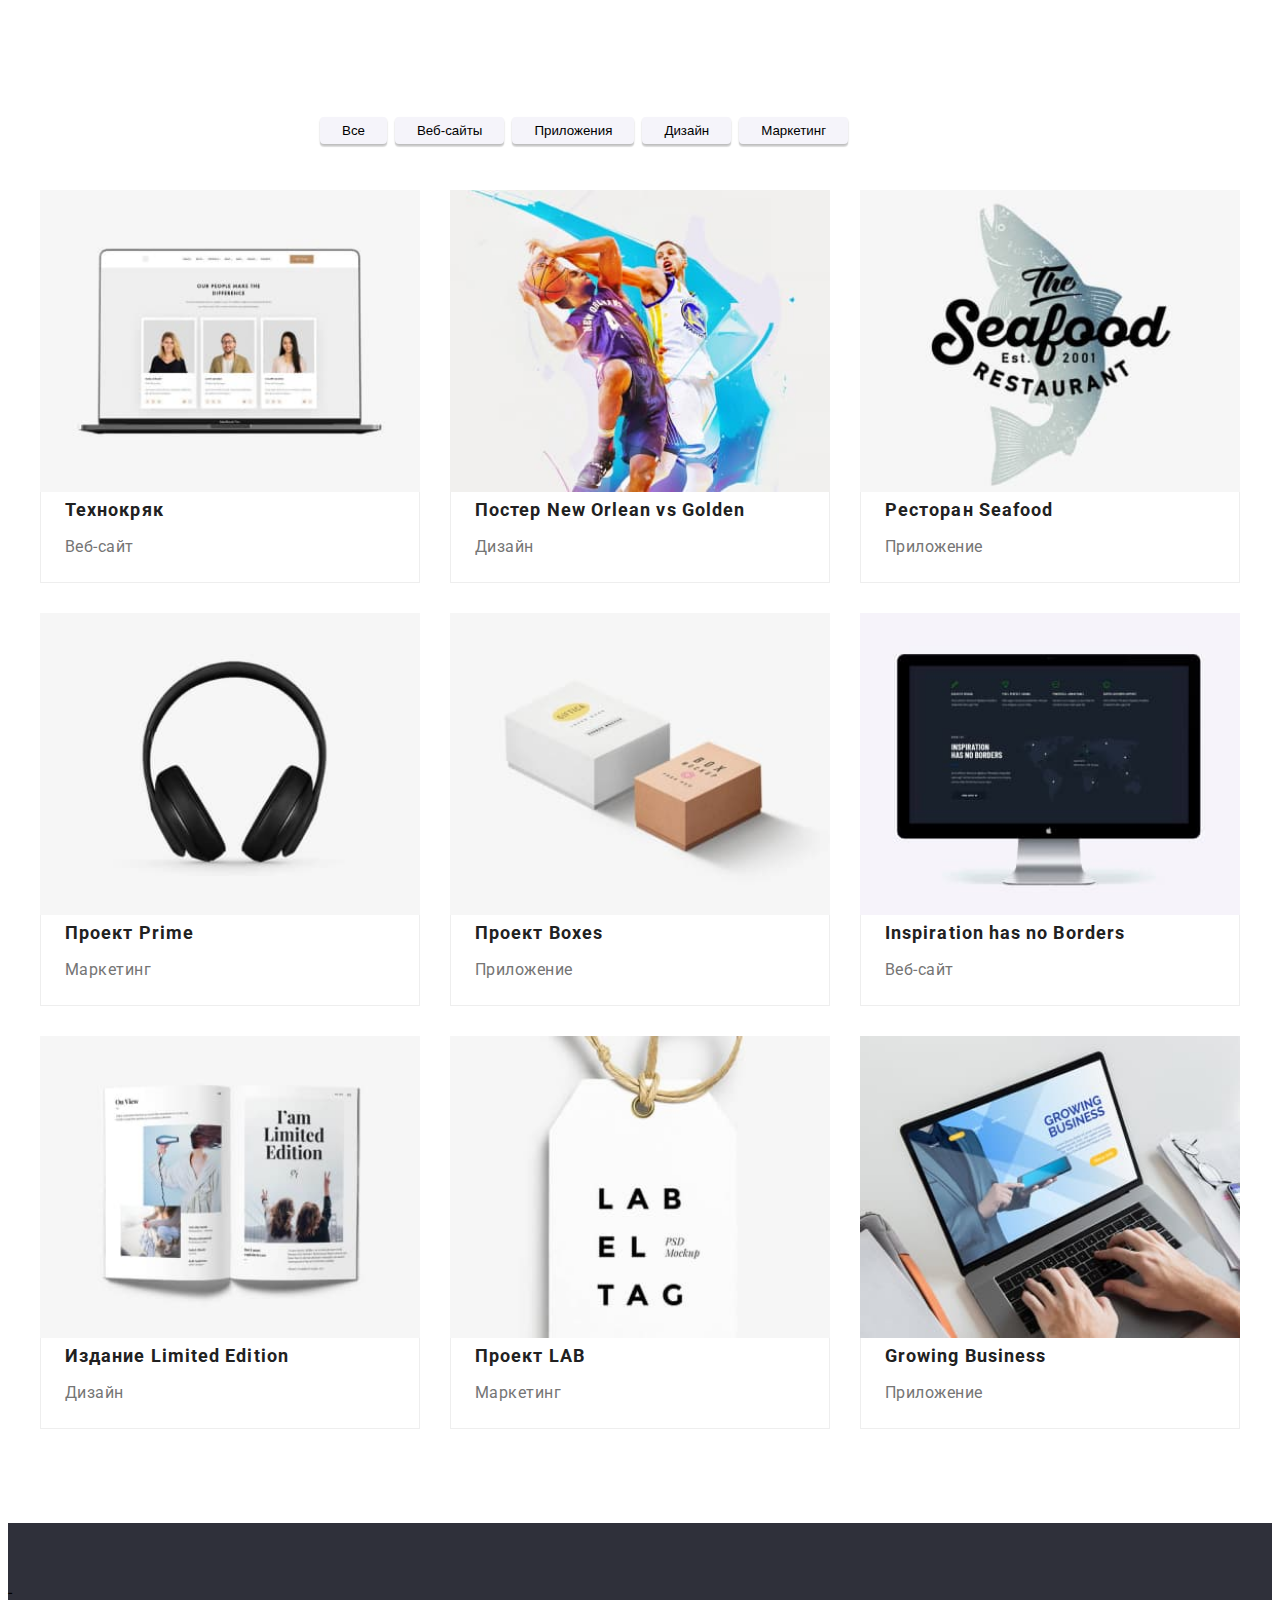
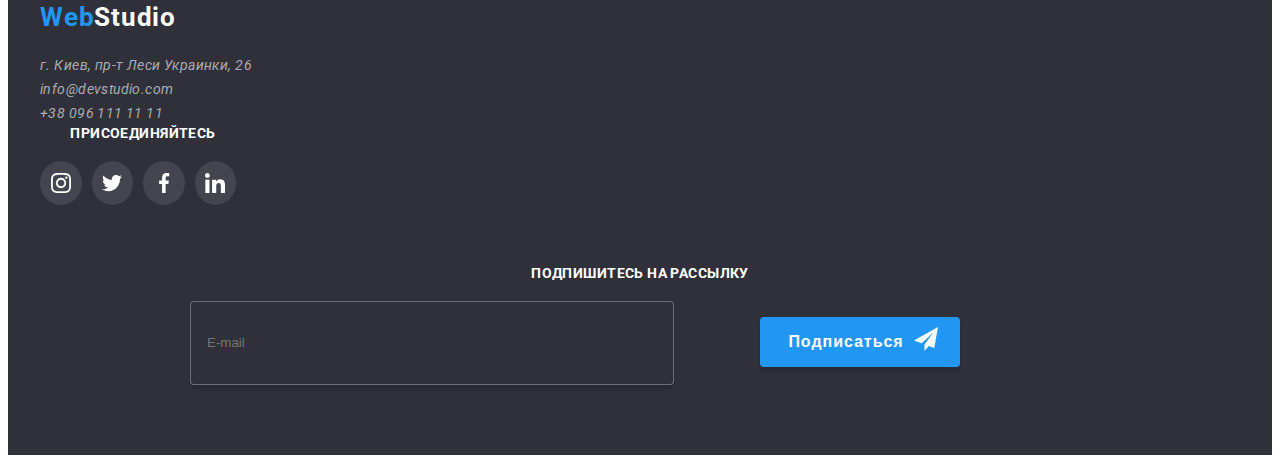
==== commit e2960d8e: "закінчив футер мобіле" ====
--- a/portfolio.html
+++ b/portfolio.html
@@ -183,7 +183,7 @@
         </div>
     </main>
 
-    <!--<footer class="footer">
+    <footer class="footer">
         -
         <div class="container">
             <a href="" class="footer__logo link">Web<span class="footer__spanlogo">Studio</span></a>
@@ -247,7 +247,7 @@
                 </div>
             </div>
         </div>
-    </footer>-->
+    </footer>
 
         <script src="./js/modal.js"></script>
 
--- a/css/main.min.css
+++ b/css/main.min.css
@@ -1,2 +1,2 @@
-:root{--primary-title-color: #ffffff;--second-title-color: #2f303a;--third-title-color: #e5e5e5;--fourth-title-color: #f5f4fa;--prymary-text-color: #212121;--second-text-color: #757575;--third-text-color: #ffffff;--fourth-text-color: #2196f3}p,h1,h2,h3,h5,h6{margin:0}ul{margin:0;padding-left:0}img{display:block;width:100%;height:auto}body{font-family:"Raleway", sans-serif;font-family:"Roboto", sans-serif}.link{text-decoration:none;transition:250ms ease}.list{list-style:none}.last{margin-right:0}body{font-family:"Raleway", sans-serif;font-family:"Roboto", sans-serif}.container{width:100%;margin:0 auto;padding-left:15px;padding-right:15px}@media screen and (min-width: 480px){.container{width:480px}}@media screen and (min-width: 768px){.container{width:768px}}@media screen and (min-width: 1200px){.container{width:1200px}}.header{background:var(--primary-title-color);border-bottom:1px solid var(--third-title-color)}@media (min-width: 481px){.header{width:480px}}.header__container{display:flex;align-items:center;padding-top:32px;padding-bottom:32px}@media (min-width: 481px){.header__container{width:480px}}.header__nav{display:flex;align-items:center}.header__logo{font-weight:bold;font-size:26px;line-height:calc(31 / 26);letter-spacing:0.03em;color:var(--fourth-text-color);margin-left:0px;margin-right:95px}.header__spanlogo{font-weight:bold;font-size:26px;line-height:calc(31 / 26);letter-spacing:0.03em;color:var(--prymary-text-color)}.header__list{display:flex;align-items:center}@media (max-width: 480px){.header__list{display:none}}.header__item{margin-right:50px}.header__link{font-weight:500;font-size:14px;line-height:calc(16 / 14);letter-spacing:0.02em;color:var(--prymary-text-color);position:relative;transition:250ms ease}.header__link:hover,.header__link:focus{color:var(--fourth-text-color)}.header__current::after{content:"";position:absolute;width:100%;height:4px;border-radius:2px;background-color:var(--fourth-text-color);display:block;bottom:-41px}.header__contacts{display:flex;margin-left:auto;align-items:center}@media (max-width: 480px){.header__contacts{display:none}}.header__mail{font-weight:500;font-size:14px;line-height:calc(16 / 14);letter-spacing:0.02em;color:var(--second-text-color);display:flex}.header__mail:hover,.header__mail:focus{color:var(--fourth-text-color);fill:var(--fourth-text-color)}.header__tel{font-weight:500;font-size:14px;line-height:calc(16 / 14);letter-spacing:0.02em;color:var(--second-text-color);margin-left:52px}.header__tel:hover,.header__tel:focus{color:var(--fourth-text-color);fill:var(--fourth-text-color)}.header__svg{margin-right:10px}.main{background:var(--fourth-title-color)}.main .hero{width:100%;background-image:linear-gradient(to right, rgba(47,48,58,0.4), rgba(47,48,58,0.4)),url(../images/we.jpg);background-repeat:no-repeat;background-position:center;background-size:cover;padding-top:200px;padding-bottom:200px}.hero__tittle{font-weight:900;font-size:44px;line-height:calc(60 / 44);text-align:center;letter-spacing:0.06em;color:var(--third-text-color);max-width:696px;margin-left:auto;margin-right:auto}.hero__btn{background-color:var(--fourth-text-color);cursor:pointer;font-weight:bold;font-size:16px;line-height:calc(30 / 16);display:flex;align-items:center;text-align:center;letter-spacing:0.06em;color:var(--third-text-color);border:none;border-radius:4px;padding:10px 32px;margin-top:40px;margin-left:auto;margin-right:auto;transition:250ms ease}.hero__btn:hover,.hero__btn:focus{background:#188ce8;color:var(--third-text-color)}.works{background:var(--primary-title-color);padding-top:60px;padding-bottom:60px}.works .works__list{align-items:center}@media screen and (min-width: 768px){.works .works__list{display:flex;flex-wrap:wrap;margin-left:-30px}}@media screen and (max-width: 1199px){.works__apps{display:none}}.works__item{width:100%}@media screen and (min-width: 768px){.works__item{flex-basis:calc(100% / 2 - 30px);margin-top:30px;margin-left:30px}}@media screen and (min-width: 1200px){.works__item{flex-basis:calc(100% / 4 - 30px);margin-top:30px;margin-left:30px}}.works__icon{width:100%;height:120px;background:var(--fourth-title-color);margin-bottom:30px;padding-left:100px;padding-right:100px;padding-bottom:25px;padding-top:25px}.works-icon__svg{width:100%;height:70px;background:var(--fourth-title-color);margin-bottom:30px;background-repeat:no-repeat;background-position:center;margin-right:auto;margin-left:auto}.works-icon__tittle{font-weight:bold;font-size:14px;line-height:calc(16 / 14);letter-spacing:0.03em;text-transform:uppercase;color:var(--prymary-text-color);margin-bottom:10px;text-align:center}@media screen and (min-width: 768px){.works-icon__tittle{text-align:left}}.works-icon__text{font-weight:normal;font-size:14px;line-height:calc(24 / 14);letter-spacing:0.03em;color:var(--second-text-color);width:100%;margin-bottom:30px}.works__tittle{font-weight:bold;font-size:36px;line-height:calc(42 / 36);text-align:center;letter-spacing:0.03em;color:var(--prymary-text-color);margin-top:94px;margin-bottom:50px}.works__image{position:relative;justify-content:center;margin-left:30px}.works-image__div{width:370px;height:70px;background:#2f303acc;position:absolute;bottom:0px}.works-image__tittle{font-size:14px;font-style:normal;font-weight:700;line-height:16px;letter-spacing:0.03em;text-align:center;color:#ffffff;margin-top:27px}.team{padding-top:60px;padding-bottom:60px;background:var(--fourth-title-color)}.team .team__list{align-items:center}@media screen and (min-width: 768px){.team .team__list{display:flex;flex-wrap:wrap;margin-left:-30px}}.team__tittle{font-weight:bold;font-size:36px;line-height:calc(42 / 36);text-align:center;letter-spacing:0.03em;color:var(--prymary-text-color)}.team__item{background:var(--primary-title-color);width:100%}@media screen and (max-width: 768px){.team__item{margin-top:30px}}@media screen and (min-width: 768px){.team__item{flex-basis:calc(100% / 2 - 30px);margin-left:30px;margin-top:30px}}@media screen and (min-width: 1200px){.team__item{flex-basis:calc(100% / 4 - 30px);margin-left:30px;margin-top:30px}}.team__image{padding:30px 30px;box-shadow:0px 1px 3px rgba(0,0,0,0.12),0px 1px 1px rgba(0,0,0,0.14),0px 2px 1px rgba(0,0,0,0.2);border-radius:0px 0px 4px 4px;border-top:none}.team-image__tittle{font-weight:500;font-size:16px;line-height:calc(19 / 16);text-align:center;letter-spacing:0.03em;color:var(--prymary-text-color)}.team-image__text{font-weight:normal;font-size:16px;line-height:calc(19 / 16);text-align:center;letter-spacing:0.03em;color:var(--second-text-color);margin-top:10px;margin-bottom:16px}.team-social__list{display:flex;justify-content:center}.team-social__item{width:44px;height:44px}.team-social__item+.team-social__item{margin-left:10px}.team-social__link{width:100%;height:100%;border-radius:50%;background:var(--primary-title-color);display:flex;background-repeat:no-repeat;align-items:center;justify-content:center}.team-social__link:focus,.team-social__link:hover{background:var(--fourth-text-color)}.team-social__icon{width:20px;height:20px;background-repeat:no-repeat;fill:#afb1b8}.team-social__link:focus .team-social__icon,.team-social__link:hover .team-social__icon{fill:var(--third-text-color)}.clients{background:var(--primary-title-color);padding-top:60px;padding-bottom:60px}.clients .clients__list{align-items:center}@media screen and (min-width: 320px){.clients .clients__list{display:flex;flex-wrap:wrap;margin-left:-30px}}.clients__tittle{font-weight:bold;font-size:36px;line-height:calc(42 / 36);text-align:center;letter-spacing:0.03em;color:var(--prymary-text-color)}.clients__item{width:100%;border:1px solid #afb1b8;box-sizing:border-box;border-radius:4px;padding-top:16px;padding-bottom:16px;padding-left:32px;padding-right:32px;position:relative;transition:250ms ease}@media screen and (max-width: 768px){.clients__item{margin-top:30px}}@media screen and (min-width: 320px){.clients__item{flex-basis:calc(100% / 2 - 30px);margin-left:30px;margin-top:30px}}@media screen and (min-width: 768px){.clients__item{flex-basis:calc(100% / 3 - 30px);margin-left:30px;margin-top:30px}}@media screen and (min-width: 1200px){.clients__item{flex-basis:calc(100% / 6 - 30px);margin-left:30px;margin-top:30px}}.clients__svg{width:100%;height:60px;justify-content:center;align-items:center;text-align:center;background-repeat:no-repeat;background-position:center;fill:#afb1b8;transition:fill 250ms ease}.clients__item:hover,.clients__item:focus{border:1px solid var(--fourth-text-color);border-radius:4px}.clients__item:hover .clients__svg,.clients__item:focus .clients__svg{fill:var(--fourth-text-color)}.footer{background:var(--second-title-color);padding:60px 0 60px 0}@media (min-width: 481px){.footer .footer__contacts{display:flex;width:480px}}.footer__logo{font-weight:bold;font-size:26px;line-height:calc(31 / 26);letter-spacing:0.03em;color:var(--fourth-text-color);margin-left:0px;margin-right:95px;margin-bottom:20px;display:block}.footer__spanlogo{color:var(--third-text-color)}.footer__link{font-weight:normal;margin-top:9px;font-size:14px;line-height:calc(24 / 14);letter-spacing:0.03em;color:rgba(255,255,255,0.6)}.footer__link:hover{color:var(--third-text-color)}.footer__social{margin-left:70px;margin-top:0px}.footer-social__tittle{font-weight:bold;font-size:14px;line-height:16px;letter-spacing:0.03em;color:#ffffff;margin-bottom:20px}.footer-social__list{display:flex}.footer-social__item{width:44px;height:44px;margin-right:10px}.footer-social__link{width:100%;height:100%;border-radius:50%;background:rgba(255,255,255,0.1);display:flex;align-items:center;justify-content:center}.footer-social__link:focus,.footer-social__link:hover{background:var(--fourth-text-color)}.footer-social__icon{fill:var(--primary-title-color);width:20px;height:20px;background-position:center;background-repeat:no-repeat}.footer__subscribe{margin-left:93px}.footer-subscribe__tittle{font-weight:bold;font-size:14px;line-height:16px;letter-spacing:0.03em;color:#ffffff;margin-bottom:20px}.footer-subscribe__input{width:358px;height:50px;border:1px solid #ffffff4d;border-radius:4px;background:var(--second-title-color);padding:16px;box-shadow:0px 4px 4px 0px #00000026;color:#ffffff99}.footer-subscribe__btn{width:200px;height:50px;margin-left:12px;border-radius:4px;background-color:var(--fourth-text-color);box-shadow:0px 4px 4px 0px #00000026;border:none;color:#ffffff;font-size:16px;font-style:normal;font-weight:700;line-height:30px;letter-spacing:0.06em;position:relative}.footer-btn__icon::after{content:url("../images/send.svg");margin-left:10px;position:absolute;margin-right:28px}.footer-btn__icon{margin-left:-28px}.projects{background:var(--primary-title-color);padding-top:60px;padding-bottom:60px}.projects__link{align-items:center;margin-bottom:16px}@media screen and (min-width: 320px){.projects__link{display:flex;flex-wrap:wrap}}@media screen and (min-width: 768px){.projects__link{display:flex;margin-left:64px}}@media screen and (min-width: 1200px){.projects__link{display:flex;margin-left:280px}}.projects-link__item{background:var(--primary-title-color)}@media screen and (min-width: 320px){.projects-link__item{margin-top:15px;margin-right:8px;justify-content:start}}@media screen and (min-width: 768px){.projects-link__item{display:flex;margin-right:8px}}@media screen and (min-width: 1200px){.projects-link__item{display:flex;margin-right:8px}}.projects-link__btn{background:var(--fourth-title-color);cursor:pointer;border:none;padding:6px 22px;border-radius:4px;box-shadow:0px 3px 1px rgba(0,0,0,0.1),0px 1px 2px rgba(0,0,0,0.08),0px 2px 2px rgba(0,0,0,0.12);transition:250ms ease}.projects-link__btn:hover,.projects-link__btn:focus{background:var(--fourth-text-color);color:var(--third-text-color)}.projects__list{align-items:center}@media screen and (min-width: 768px){.projects__list{display:flex;flex-wrap:wrap;margin-left:-30px}}.projects__item{background:var(--primary-title-color);width:100%;transition:250ms cubic-bezier(0.4, 0, 0.2, 1)}@media screen and (max-width: 768px){.projects__item{margin-top:30px}}@media screen and (min-width: 768px){.projects__item{flex-basis:calc(100% / 2 - 30px);margin-left:30px;margin-top:30px}}@media screen and (min-width: 1200px){.projects__item{flex-basis:calc(100% / 3 - 30px);margin-left:30px;margin-top:30px}}.projects__item:hover{box-shadow:0px 1px 1px rgba(0,0,0,0.12),0px 4px 4px rgba(0,0,0,0.06),1px 4px 6px rgba(0,0,0,0.16)}.projects__item:hover .projects-hover__text{transform:translateY(0)}.projects-item__hover{position:relative;overflow:hidden}.projects-hover__text{color:var(--third-text-color);background:#2196f3e5;font-family:Roboto;font-size:18px;font-style:normal;font-weight:400;line-height:28px;letter-spacing:0.03em;text-align:left;position:absolute;top:0;bottom:0;left:0;padding-right:24px;padding-left:24px;padding-top:63px;padding-bottom:63px;transform:translateY(100%);transition:transform 250ms linear}.projects-item__name{border:1px solid #eeeeee;border-top:none;padding-top:20}.projects-name__tittle{font-weight:bold;font-size:18px;line-height:calc(36 / 18);letter-spacing:0.06em;color:var(--prymary-text-color);margin-bottom:4px;margin-right:24px;margin-left:24px}.projects-name__text{font-weight:normal;font-size:16px;line-height:calc(30 / 16);letter-spacing:0.03em;color:var(--second-text-color);margin-top:0px;margin-right:24px;margin-left:24px;margin-bottom:20px}.backdrop{position:fixed;width:100vw;height:100vh;background:#00000033;top:0;display:flex;align-items:center;justify-content:center;transition:opacity 250ms ease-in-out, visibility 250ms ease-in-out}.backdrop.is-hidden{opacity:0;visibility:hidden;pointer-events:none}.backdrop.is-hidden .modal{transform:scale(2)}.modal{position:relative;width:528px;min-height:581px;background-color:#fff;border-radius:4px;transform:scale(1);transition:transform 300ms ease;padding:40px}.modal__tittle{color:var(--prymary-text-color);font-size:20px;font-style:normal;font-weight:700;line-height:23px;letter-spacing:0.03em;text-align:center;margin-bottom:12px}.modal__data{display:block;position:relative}.modal__label{font-size:12px;font-style:normal;font-weight:400;line-height:14px;letter-spacing:0.01em;text-align:left;color:var(--second-text-color)}.modal__input{width:448px;height:40px;margin-bottom:10px;border-radius:4px;border:1px solid #21212133;margin-top:4px;display:inline-block;padding-left:42px;outline:none}.modal__input:hover,.modal__input:focus{border:1px solid var(--fourth-text-color);border-radius:4px;transition:250ms cubic-bezier(0.4, 0, 0.2, 1)}.modal__input:hover+.modal-input__icon,.modal__input:focus+.modal-input__icon{fill:var(--fourth-text-color);transition:250ms cubic-bezier(0.4, 0, 0.2, 1)}.modal-input__icon{position:absolute;width:18px;height:18px;left:10px;top:50%;transform:translateY(-70%)}.modal__texterea{width:448px;height:120px;border-radius:4px;border:1px solid #21212133;padding:12px 16px 12px 16px;resize:none;font-size:12px;font-style:normal;font-weight:400;margin-bottom:28px;margin-top:4px}.modal__checkbox:checked+.modal-checkbox__label span{background-color:var(--fourth-text-color);border:none}.modal-checkbox__label{font-size:14px;font-style:normal;font-weight:400;color:var(--second-text-color);display:flex}.modal-checkbox__label span{width:16px;height:15px;border-radius:3px;border:2px solid var(--second-title-color);margin-right:7px;display:flex;align-items:center}.modal-checkbox__icon{width:16px;height:15px;fill:var(--primary-title-color)}.modal-checkbox__link{color:var(--fourth-text-color);margin-left:7px}.modal__btn{background-color:var(--fourth-text-color);cursor:pointer;font-weight:bold;font-size:16px;line-height:calc(30 / 16);display:flex;align-items:center;text-align:center;letter-spacing:0.06em;color:var(--third-text-color);border:none;border-radius:4px;padding:10px 55px;margin-top:40px;margin-left:auto;margin-right:auto;transition:250ms ease;box-shadow:0px 4px 4px 0px #00000026}.modal__btn:hover,.modal__btn:focus{background:#188ce8;transition:250ms cubic-bezier(0.4, 0, 0.2, 1)}.modal__close{position:absolute;right:8px;top:8px;border-radius:50%;border:1px solid #0000001a;background:#ffffff;width:30px;height:30px;align-items:center;justify-content:center;display:flex}.modal__close:hover .modal-close__icon{fill:var(--fourth-text-color);transition:250ms cubic-bezier(0.4, 0, 0.2, 1)}.modal-close__icon{width:11px;height:11px}.hidden{position:absolute;width:1px;height:1px;margin:-1px;padding:0;overflow:hidden;border:0;clip:rect(0 0 0 0)}.hero__btn{background-color:var(--fourth-text-color);cursor:pointer;font-weight:bold;font-size:16px;line-height:calc(30 / 16);display:flex;align-items:center;text-align:center;letter-spacing:0.06em;color:var(--third-text-color);border:none;border-radius:4px;padding:10px 32px;margin-top:40px;margin-left:auto;margin-right:auto;transition:250ms ease}.hero__btn:hover,.hero__btn:focus{background:#188ce8;color:var(--third-text-color)}.modal__btn{background-color:var(--fourth-text-color);cursor:pointer;font-weight:bold;font-size:16px;line-height:calc(30 / 16);display:flex;align-items:center;text-align:center;letter-spacing:0.06em;color:var(--third-text-color);border:none;border-radius:4px;padding:10px 55px;margin-top:40px;margin-left:auto;margin-right:auto;transition:250ms ease;box-shadow:0px 4px 4px 0px #00000026}.modal__btn:hover,.modal__btn:focus{background:#188ce8;transition:250ms cubic-bezier(0.4, 0, 0.2, 1)}.footer-subscribe__btn{width:200px;height:50px;margin-left:12px;border-radius:4px;background-color:var(--fourth-text-color);box-shadow:0px 4px 4px 0px #00000026;border:none;color:#ffffff;font-size:16px;font-style:normal;font-weight:700;line-height:30px;letter-spacing:0.06em;position:relative}.header__logo{font-weight:bold;font-size:26px;line-height:calc(31 / 26);letter-spacing:0.03em;color:var(--fourth-text-color);margin-left:0px;margin-right:95px}.header__spanlogo{font-weight:bold;font-size:26px;line-height:calc(31 / 26);letter-spacing:0.03em;color:var(--prymary-text-color)}.footer__logo{font-weight:bold;font-size:26px;line-height:calc(31 / 26);letter-spacing:0.03em;color:var(--fourth-text-color);margin-left:0px;margin-right:95px;margin-bottom:20px;display:block}.footer__spanlogo{color:var(--third-text-color)}.team{background:var(--fourth-title-color);padding-top:94px;padding-bottom:94px}.works{background:var(--primary-title-color);padding-top:94px;padding-bottom:94px}.clients{background:var(--primary-title-color);padding-top:94px;padding-bottom:94px}.projects{background:var(--primary-title-color);padding-top:94px;padding-bottom:94px}.team-social__link{width:100%;height:100%;border-radius:50%;background:var(--primary-title-color);display:flex;background-repeat:no-repeat;align-items:center;justify-content:center}.team-social__link:focus,.team-social__link:hover{background:var(--fourth-text-color)}.team-social__icon{width:20px;height:20px;background-repeat:no-repeat;fill:#afb1b8}.team-social__link:focus .team-social__icon,.team-social__link:hover .team-social__icon{fill:var(--third-text-color)}.footer-social__list{display:flex}.footer-social__item{width:44px;height:44px;margin-right:10px}.footer-social__link{width:100%;height:100%;border-radius:50%;background:rgba(255,255,255,0.1);display:flex;align-items:center;justify-content:center}.footer-social__link:focus,.footer-social__link:hover{background:var(--fourth-text-color)}.footer-social__icon{fill:var(--primary-title-color);width:20px;height:20px;background-position:center;background-repeat:no-repeat}
+:root{--primary-title-color: #ffffff;--second-title-color: #2f303a;--third-title-color: #e5e5e5;--fourth-title-color: #f5f4fa;--prymary-text-color: #212121;--second-text-color: #757575;--third-text-color: #ffffff;--fourth-text-color: #2196f3}p,h1,h2,h3,h5,h6{margin:0}ul{margin:0;padding-left:0}img{display:block;width:100%;height:auto}body{font-family:"Raleway", sans-serif;font-family:"Roboto", sans-serif}.link{text-decoration:none;transition:250ms ease}.list{list-style:none}.last{margin-right:0}body{font-family:"Raleway", sans-serif;font-family:"Roboto", sans-serif}.container{width:100%;margin:0 auto;padding-left:15px;padding-right:15px}@media screen and (min-width: 480px){.container{width:480px}}@media screen and (min-width: 768px){.container{width:768px}}@media screen and (min-width: 1200px){.container{width:1200px}}.header{background:var(--primary-title-color);border-bottom:1px solid var(--third-title-color)}@media (min-width: 481px){.header{width:480px}}.header__container{display:flex;align-items:center;padding-top:32px;padding-bottom:32px}@media (min-width: 481px){.header__container{width:480px}}.header__nav{display:flex;align-items:center}.header__logo{font-weight:bold;font-size:26px;line-height:calc(31 / 26);letter-spacing:0.03em;color:var(--fourth-text-color);margin-left:0px;margin-right:95px}.header__spanlogo{font-weight:bold;font-size:26px;line-height:calc(31 / 26);letter-spacing:0.03em;color:var(--prymary-text-color)}.header__list{display:flex;align-items:center}@media (max-width: 480px){.header__list{display:none}}.header__item{margin-right:50px}.header__link{font-weight:500;font-size:14px;line-height:calc(16 / 14);letter-spacing:0.02em;color:var(--prymary-text-color);position:relative;transition:250ms ease}.header__link:hover,.header__link:focus{color:var(--fourth-text-color)}.header__current::after{content:"";position:absolute;width:100%;height:4px;border-radius:2px;background-color:var(--fourth-text-color);display:block;bottom:-41px}.header__contacts{display:flex;margin-left:auto;align-items:center}@media (max-width: 480px){.header__contacts{display:none}}.header__mail{font-weight:500;font-size:14px;line-height:calc(16 / 14);letter-spacing:0.02em;color:var(--second-text-color);display:flex}.header__mail:hover,.header__mail:focus{color:var(--fourth-text-color);fill:var(--fourth-text-color)}.header__tel{font-weight:500;font-size:14px;line-height:calc(16 / 14);letter-spacing:0.02em;color:var(--second-text-color);margin-left:52px}.header__tel:hover,.header__tel:focus{color:var(--fourth-text-color);fill:var(--fourth-text-color)}.header__svg{margin-right:10px}.main{background:var(--fourth-title-color)}.main .hero{width:100%;background-image:linear-gradient(to right, rgba(47,48,58,0.4), rgba(47,48,58,0.4)),url(../images/we.jpg);background-repeat:no-repeat;background-position:center;background-size:cover;padding-top:200px;padding-bottom:200px}.hero__tittle{font-weight:900;font-size:44px;line-height:calc(60 / 44);text-align:center;letter-spacing:0.06em;color:var(--third-text-color);max-width:696px;margin-left:auto;margin-right:auto}.hero__btn{background-color:var(--fourth-text-color);cursor:pointer;font-weight:bold;font-size:16px;line-height:calc(30 / 16);display:flex;align-items:center;text-align:center;letter-spacing:0.06em;color:var(--third-text-color);border:none;border-radius:4px;padding:10px 32px;margin-top:40px;margin-left:auto;margin-right:auto;transition:250ms ease}.hero__btn:hover,.hero__btn:focus{background:#188ce8;color:var(--third-text-color)}.works{background:var(--primary-title-color);padding-top:60px;padding-bottom:60px}.works .works__list{align-items:center}@media screen and (min-width: 768px){.works .works__list{display:flex;flex-wrap:wrap;margin-left:-30px}}@media screen and (max-width: 1199px){.works__apps{display:none}}.works__item{width:100%}@media screen and (min-width: 768px){.works__item{flex-basis:calc(100% / 2 - 30px);margin-top:30px;margin-left:30px}}@media screen and (min-width: 1200px){.works__item{flex-basis:calc(100% / 4 - 30px);margin-top:30px;margin-left:30px}}.works__icon{width:100%;height:120px;background:var(--fourth-title-color);margin-bottom:30px;padding-left:100px;padding-right:100px;padding-bottom:25px;padding-top:25px}.works-icon__svg{width:100%;height:70px;background:var(--fourth-title-color);margin-bottom:30px;background-repeat:no-repeat;background-position:center;margin-right:auto;margin-left:auto}.works-icon__tittle{font-weight:bold;font-size:14px;line-height:calc(16 / 14);letter-spacing:0.03em;text-transform:uppercase;color:var(--prymary-text-color);margin-bottom:10px;text-align:center}@media screen and (min-width: 768px){.works-icon__tittle{text-align:left}}.works-icon__text{font-weight:normal;font-size:14px;line-height:calc(24 / 14);letter-spacing:0.03em;color:var(--second-text-color);width:100%;margin-bottom:30px}.works__tittle{font-weight:bold;font-size:36px;line-height:calc(42 / 36);text-align:center;letter-spacing:0.03em;color:var(--prymary-text-color);margin-top:94px;margin-bottom:50px}.works__image{position:relative;justify-content:center;margin-left:30px}.works-image__div{width:370px;height:70px;background:#2f303acc;position:absolute;bottom:0px}.works-image__tittle{font-size:14px;font-style:normal;font-weight:700;line-height:16px;letter-spacing:0.03em;text-align:center;color:#ffffff;margin-top:27px}.team{padding-top:60px;padding-bottom:60px;background:var(--fourth-title-color)}.team .team__list{align-items:center}@media screen and (min-width: 768px){.team .team__list{display:flex;flex-wrap:wrap;margin-left:-30px}}.team__tittle{font-weight:bold;font-size:36px;line-height:calc(42 / 36);text-align:center;letter-spacing:0.03em;color:var(--prymary-text-color)}.team__item{background:var(--primary-title-color);width:100%}@media screen and (max-width: 768px){.team__item{margin-top:30px}}@media screen and (min-width: 768px){.team__item{flex-basis:calc(100% / 2 - 30px);margin-left:30px;margin-top:30px}}@media screen and (min-width: 1200px){.team__item{flex-basis:calc(100% / 4 - 30px);margin-left:30px;margin-top:30px}}.team__image{padding:30px 30px;box-shadow:0px 1px 3px rgba(0,0,0,0.12),0px 1px 1px rgba(0,0,0,0.14),0px 2px 1px rgba(0,0,0,0.2);border-radius:0px 0px 4px 4px;border-top:none}.team-image__tittle{font-weight:500;font-size:16px;line-height:calc(19 / 16);text-align:center;letter-spacing:0.03em;color:var(--prymary-text-color)}.team-image__text{font-weight:normal;font-size:16px;line-height:calc(19 / 16);text-align:center;letter-spacing:0.03em;color:var(--second-text-color);margin-top:10px;margin-bottom:16px}.team-social__list{display:flex;justify-content:center}.team-social__item{width:44px;height:44px}.team-social__item+.team-social__item{margin-left:10px}.team-social__link{width:100%;height:100%;border-radius:50%;background:var(--primary-title-color);display:flex;background-repeat:no-repeat;align-items:center;justify-content:center}.team-social__link:focus,.team-social__link:hover{background:var(--fourth-text-color)}.team-social__icon{width:20px;height:20px;background-repeat:no-repeat;fill:#afb1b8}.team-social__link:focus .team-social__icon,.team-social__link:hover .team-social__icon{fill:var(--third-text-color)}.clients{background:var(--primary-title-color);padding-top:60px;padding-bottom:60px}.clients .clients__list{align-items:center}@media screen and (min-width: 320px){.clients .clients__list{display:flex;flex-wrap:wrap;margin-left:-30px}}.clients__tittle{font-weight:bold;font-size:36px;line-height:calc(42 / 36);text-align:center;letter-spacing:0.03em;color:var(--prymary-text-color)}.clients__item{width:100%;border:1px solid #afb1b8;box-sizing:border-box;border-radius:4px;padding-top:16px;padding-bottom:16px;padding-left:32px;padding-right:32px;position:relative;transition:250ms ease}@media screen and (max-width: 768px){.clients__item{margin-top:30px}}@media screen and (min-width: 320px){.clients__item{flex-basis:calc(100% / 2 - 30px);margin-left:30px;margin-top:30px}}@media screen and (min-width: 768px){.clients__item{flex-basis:calc(100% / 3 - 30px);margin-left:30px;margin-top:30px}}@media screen and (min-width: 1200px){.clients__item{flex-basis:calc(100% / 6 - 30px);margin-left:30px;margin-top:30px}}.clients__svg{width:100%;height:60px;justify-content:center;align-items:center;text-align:center;background-repeat:no-repeat;background-position:center;fill:#afb1b8;transition:fill 250ms ease}.clients__item:hover,.clients__item:focus{border:1px solid var(--fourth-text-color);border-radius:4px}.clients__item:hover .clients__svg,.clients__item:focus .clients__svg{fill:var(--fourth-text-color)}.footer{background:var(--second-title-color);padding:60px 0 60px 0}@media screen and (max-width: 768px){.footer .footer-subscribe__btn{margin-left:120px;margin-top:20px}}.footer__logo{font-weight:bold;font-size:26px;line-height:calc(31 / 26);letter-spacing:0.03em;color:var(--fourth-text-color);display:block}@media screen and (max-width: 768px){.footer__logo{text-align:center;width:100%}}.footer__spanlogo{color:var(--third-text-color)}@media screen and (max-width: 768px){.footer-contacts__list{text-align:center}}.footer__link{font-weight:normal;margin-top:9px;font-size:14px;line-height:calc(24 / 14);letter-spacing:0.03em;color:rgba(255,255,255,0.6)}.footer__link:hover{color:var(--third-text-color)}.footer__social{margin-top:0px}@media screen and (max-width: 768px){.footer__social{text-align:center;margin-top:60px}}@media screen and (min-width: 768px){.footer__social{text-align:center;width:206px;height:80px}}.footer-social__tittle{font-weight:bold;font-size:14px;line-height:16px;letter-spacing:0.03em;color:#ffffff;margin-bottom:20px}.footer-social__list{display:flex}@media screen and (max-width: 768px){.footer-social__list{justify-content:center}}.footer-social__item{width:44px;height:44px;margin-right:10px}.footer-social__link{width:100%;height:100%;border-radius:50%;background:rgba(255,255,255,0.1);display:flex;align-items:center;justify-content:center}.footer-social__link:focus,.footer-social__link:hover{background:var(--fourth-text-color)}.footer-social__icon{fill:var(--primary-title-color);width:20px;height:20px;background-position:center;background-repeat:no-repeat}@media screen and (max-width: 768px){.footer__subscribe{justify-content:center}}.footer-subscribe__tittle{font-weight:bold;font-size:14px;line-height:16px;letter-spacing:0.03em;color:#ffffff;margin-bottom:20px}@media screen and (max-width: 768px){.footer-subscribe__tittle{text-align:center;margin-top:60px}}@media screen and (min-width: 768px){.footer-subscribe__tittle{text-align:center;margin-top:60px}}.footer-subscribe__input{width:358px;height:50px;border:1px solid #ffffff4d;border-radius:4px;background:var(--second-title-color);padding:16px;box-shadow:0px 4px 4px 0px #00000026;color:#ffffff99}@media screen and (max-width: 768px){.footer-subscribe__input{width:100%}}@media screen and (min-width: 768px){.footer-subscribe__input{width:450px;justify-content:center;align-items:center;margin-left:150px;margin-right:70px;margin-bottom:10px}}.footer-subscribe__btn{width:200px;height:50px;margin-left:12px;border-radius:4px;background-color:var(--fourth-text-color);box-shadow:0px 4px 4px 0px #00000026;border:none;color:#ffffff;font-size:16px;font-style:normal;font-weight:700;line-height:30px;letter-spacing:0.06em;position:relative}@media screen and (max-width: 768px){.footer-subscribe__btn{margin-top:20px;justify-content:center;align-items:center}}@media screen and (min-width: 768px){.footer-subscribe__btn{justify-content:center;align-items:center}}.footer-btn__icon::after{content:url("../images/send.svg");margin-left:10px;position:absolute;margin-right:28px}.footer-btn__icon{margin-left:-28px}.projects{background:var(--primary-title-color);padding-top:60px;padding-bottom:60px}.projects__link{align-items:center;margin-bottom:16px}@media screen and (min-width: 320px){.projects__link{display:flex;flex-wrap:wrap}}@media screen and (min-width: 768px){.projects__link{display:flex;margin-left:64px}}@media screen and (min-width: 1200px){.projects__link{display:flex;margin-left:280px}}.projects-link__item{background:var(--primary-title-color)}@media screen and (min-width: 320px){.projects-link__item{margin-top:15px;margin-right:8px;justify-content:start}}@media screen and (min-width: 768px){.projects-link__item{display:flex;margin-right:8px}}@media screen and (min-width: 1200px){.projects-link__item{display:flex;margin-right:8px}}.projects-link__btn{background:var(--fourth-title-color);cursor:pointer;border:none;padding:6px 22px;border-radius:4px;box-shadow:0px 3px 1px rgba(0,0,0,0.1),0px 1px 2px rgba(0,0,0,0.08),0px 2px 2px rgba(0,0,0,0.12);transition:250ms ease}.projects-link__btn:hover,.projects-link__btn:focus{background:var(--fourth-text-color);color:var(--third-text-color)}.projects__list{align-items:center}@media screen and (min-width: 768px){.projects__list{display:flex;flex-wrap:wrap;margin-left:-30px}}.projects__item{background:var(--primary-title-color);width:100%;transition:250ms cubic-bezier(0.4, 0, 0.2, 1)}@media screen and (max-width: 768px){.projects__item{margin-top:30px}}@media screen and (min-width: 768px){.projects__item{flex-basis:calc(100% / 2 - 30px);margin-left:30px;margin-top:30px}}@media screen and (min-width: 1200px){.projects__item{flex-basis:calc(100% / 3 - 30px);margin-left:30px;margin-top:30px}}.projects__item:hover{box-shadow:0px 1px 1px rgba(0,0,0,0.12),0px 4px 4px rgba(0,0,0,0.06),1px 4px 6px rgba(0,0,0,0.16)}.projects__item:hover .projects-hover__text{transform:translateY(0)}.projects-item__hover{position:relative;overflow:hidden}.projects-hover__text{color:var(--third-text-color);background:#2196f3e5;font-family:Roboto;font-size:18px;font-style:normal;font-weight:400;line-height:28px;letter-spacing:0.03em;text-align:left;position:absolute;top:0;bottom:0;left:0;padding-right:24px;padding-left:24px;padding-top:63px;padding-bottom:63px;transform:translateY(100%);transition:transform 250ms linear}.projects-item__name{border:1px solid #eeeeee;border-top:none;padding-top:20}.projects-name__tittle{font-weight:bold;font-size:18px;line-height:calc(36 / 18);letter-spacing:0.06em;color:var(--prymary-text-color);margin-bottom:4px;margin-right:24px;margin-left:24px}.projects-name__text{font-weight:normal;font-size:16px;line-height:calc(30 / 16);letter-spacing:0.03em;color:var(--second-text-color);margin-top:0px;margin-right:24px;margin-left:24px;margin-bottom:20px}.backdrop{position:fixed;width:100vw;height:100vh;background:#00000033;top:0;display:flex;align-items:center;justify-content:center;transition:opacity 250ms ease-in-out, visibility 250ms ease-in-out}.backdrop.is-hidden{opacity:0;visibility:hidden;pointer-events:none}.backdrop.is-hidden .modal{transform:scale(2)}.modal{position:relative;width:528px;min-height:581px;background-color:#fff;border-radius:4px;transform:scale(1);transition:transform 300ms ease;padding:40px}.modal__tittle{color:var(--prymary-text-color);font-size:20px;font-style:normal;font-weight:700;line-height:23px;letter-spacing:0.03em;text-align:center;margin-bottom:12px}.modal__data{display:block;position:relative}.modal__label{font-size:12px;font-style:normal;font-weight:400;line-height:14px;letter-spacing:0.01em;text-align:left;color:var(--second-text-color)}.modal__input{width:448px;height:40px;margin-bottom:10px;border-radius:4px;border:1px solid #21212133;margin-top:4px;display:inline-block;padding-left:42px;outline:none}.modal__input:hover,.modal__input:focus{border:1px solid var(--fourth-text-color);border-radius:4px;transition:250ms cubic-bezier(0.4, 0, 0.2, 1)}.modal__input:hover+.modal-input__icon,.modal__input:focus+.modal-input__icon{fill:var(--fourth-text-color);transition:250ms cubic-bezier(0.4, 0, 0.2, 1)}.modal-input__icon{position:absolute;width:18px;height:18px;left:10px;top:50%;transform:translateY(-70%)}.modal__texterea{width:448px;height:120px;border-radius:4px;border:1px solid #21212133;padding:12px 16px 12px 16px;resize:none;font-size:12px;font-style:normal;font-weight:400;margin-bottom:28px;margin-top:4px}.modal__checkbox:checked+.modal-checkbox__label span{background-color:var(--fourth-text-color);border:none}.modal-checkbox__label{font-size:14px;font-style:normal;font-weight:400;color:var(--second-text-color);display:flex}.modal-checkbox__label span{width:16px;height:15px;border-radius:3px;border:2px solid var(--second-title-color);margin-right:7px;display:flex;align-items:center}.modal-checkbox__icon{width:16px;height:15px;fill:var(--primary-title-color)}.modal-checkbox__link{color:var(--fourth-text-color);margin-left:7px}.modal__btn{background-color:var(--fourth-text-color);cursor:pointer;font-weight:bold;font-size:16px;line-height:calc(30 / 16);display:flex;align-items:center;text-align:center;letter-spacing:0.06em;color:var(--third-text-color);border:none;border-radius:4px;padding:10px 55px;margin-top:40px;margin-left:auto;margin-right:auto;transition:250ms ease;box-shadow:0px 4px 4px 0px #00000026}.modal__btn:hover,.modal__btn:focus{background:#188ce8;transition:250ms cubic-bezier(0.4, 0, 0.2, 1)}.modal__close{position:absolute;right:8px;top:8px;border-radius:50%;border:1px solid #0000001a;background:#ffffff;width:30px;height:30px;align-items:center;justify-content:center;display:flex}.modal__close:hover .modal-close__icon{fill:var(--fourth-text-color);transition:250ms cubic-bezier(0.4, 0, 0.2, 1)}.modal-close__icon{width:11px;height:11px}.hidden{position:absolute;width:1px;height:1px;margin:-1px;padding:0;overflow:hidden;border:0;clip:rect(0 0 0 0)}.hero__btn{background-color:var(--fourth-text-color);cursor:pointer;font-weight:bold;font-size:16px;line-height:calc(30 / 16);display:flex;align-items:center;text-align:center;letter-spacing:0.06em;color:var(--third-text-color);border:none;border-radius:4px;padding:10px 32px;margin-top:40px;margin-left:auto;margin-right:auto;transition:250ms ease}.hero__btn:hover,.hero__btn:focus{background:#188ce8;color:var(--third-text-color)}.modal__btn{background-color:var(--fourth-text-color);cursor:pointer;font-weight:bold;font-size:16px;line-height:calc(30 / 16);display:flex;align-items:center;text-align:center;letter-spacing:0.06em;color:var(--third-text-color);border:none;border-radius:4px;padding:10px 55px;margin-top:40px;margin-left:auto;margin-right:auto;transition:250ms ease;box-shadow:0px 4px 4px 0px #00000026}.modal__btn:hover,.modal__btn:focus{background:#188ce8;transition:250ms cubic-bezier(0.4, 0, 0.2, 1)}.footer-subscribe__btn{width:200px;height:50px;margin-left:12px;border-radius:4px;background-color:var(--fourth-text-color);box-shadow:0px 4px 4px 0px #00000026;border:none;color:#ffffff;font-size:16px;font-style:normal;font-weight:700;line-height:30px;letter-spacing:0.06em;position:relative}.header__logo{font-weight:bold;font-size:26px;line-height:calc(31 / 26);letter-spacing:0.03em;color:var(--fourth-text-color);margin-left:0px;margin-right:95px}.header__spanlogo{font-weight:bold;font-size:26px;line-height:calc(31 / 26);letter-spacing:0.03em;color:var(--prymary-text-color)}.footer__logo{font-weight:bold;font-size:26px;line-height:calc(31 / 26);letter-spacing:0.03em;color:var(--fourth-text-color);margin-left:0px;margin-right:95px;margin-bottom:20px;display:block}.footer__spanlogo{color:var(--third-text-color)}.team{background:var(--fourth-title-color);padding-top:94px;padding-bottom:94px}.works{background:var(--primary-title-color);padding-top:94px;padding-bottom:94px}.clients{background:var(--primary-title-color);padding-top:94px;padding-bottom:94px}.projects{background:var(--primary-title-color);padding-top:94px;padding-bottom:94px}.team-social__link{width:100%;height:100%;border-radius:50%;background:var(--primary-title-color);display:flex;background-repeat:no-repeat;align-items:center;justify-content:center}.team-social__link:focus,.team-social__link:hover{background:var(--fourth-text-color)}.team-social__icon{width:20px;height:20px;background-repeat:no-repeat;fill:#afb1b8}.team-social__link:focus .team-social__icon,.team-social__link:hover .team-social__icon{fill:var(--third-text-color)}.footer-social__list{display:flex}.footer-social__item{width:44px;height:44px;margin-right:10px}.footer-social__link{width:100%;height:100%;border-radius:50%;background:rgba(255,255,255,0.1);display:flex;align-items:center;justify-content:center}.footer-social__link:focus,.footer-social__link:hover{background:var(--fourth-text-color)}.footer-social__icon{fill:var(--primary-title-color);width:20px;height:20px;background-position:center;background-repeat:no-repeat}
 /*# sourceMappingURL=main.min.css.map */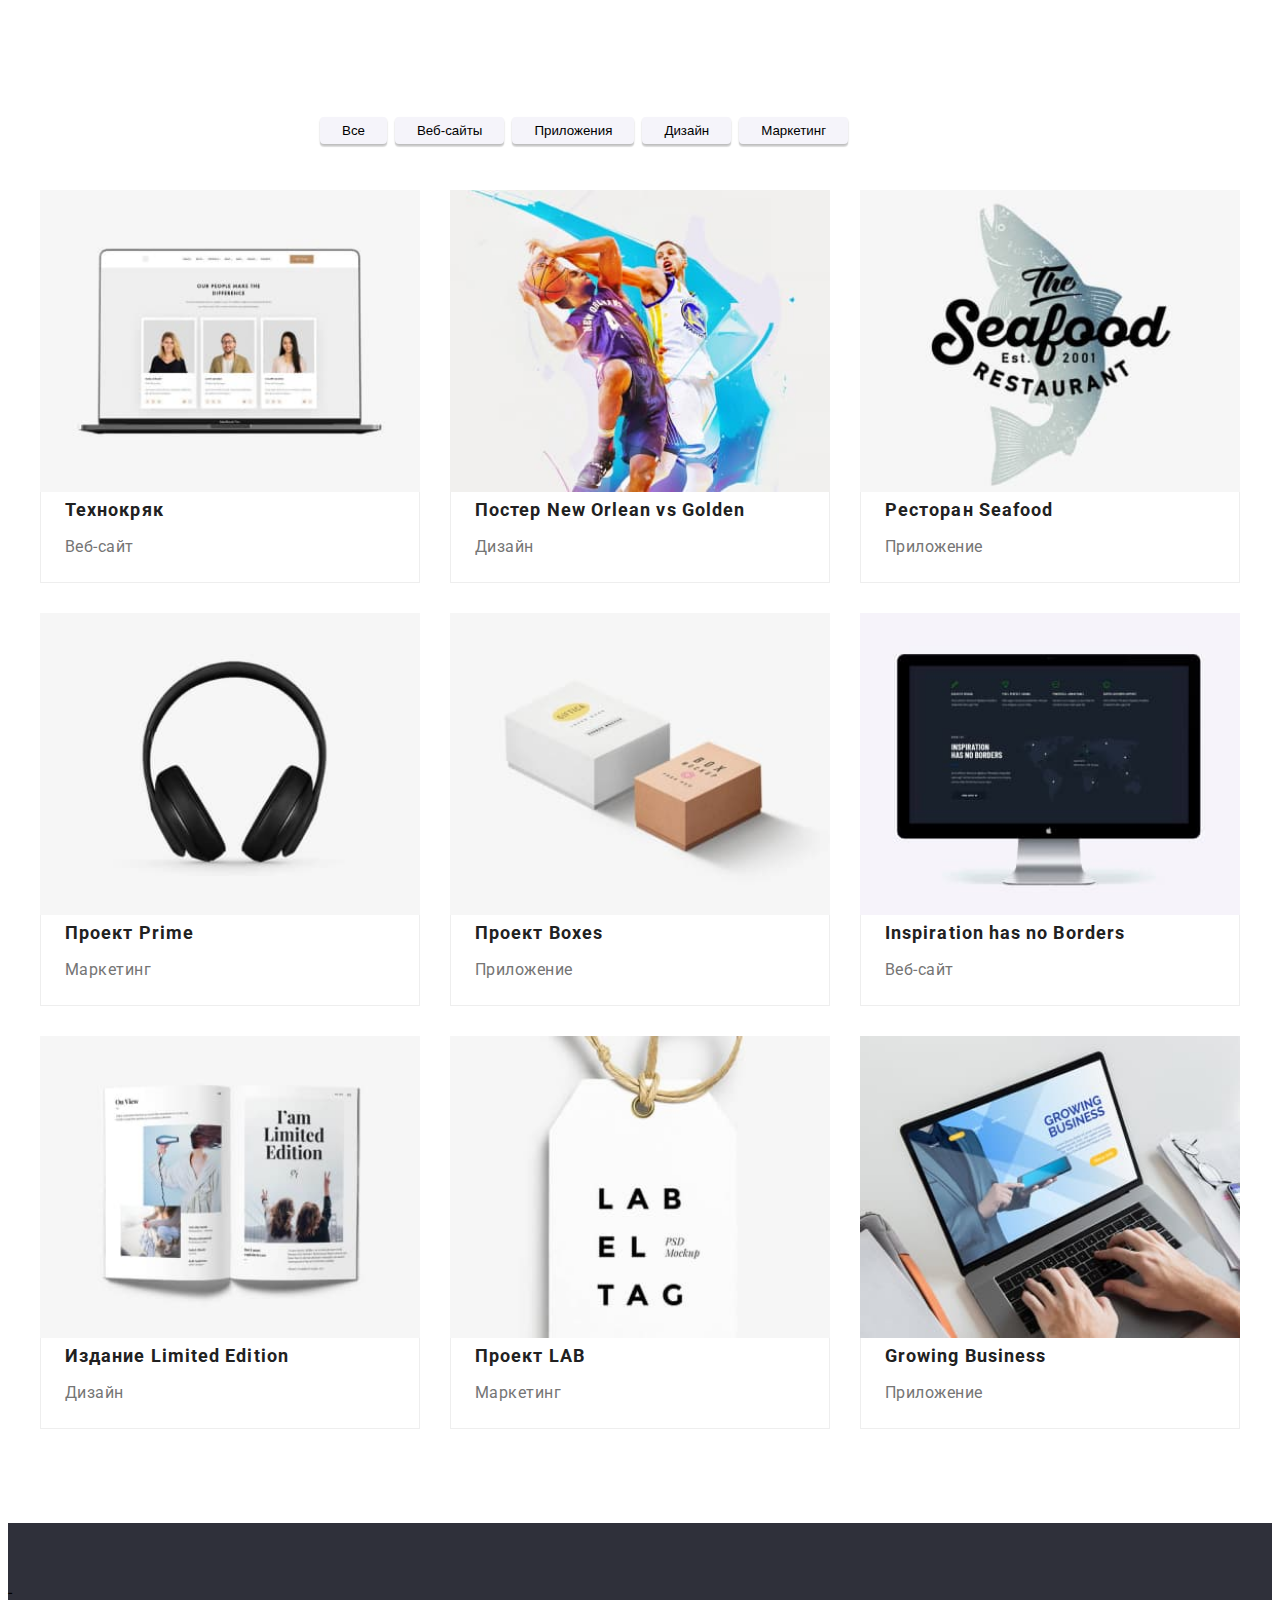
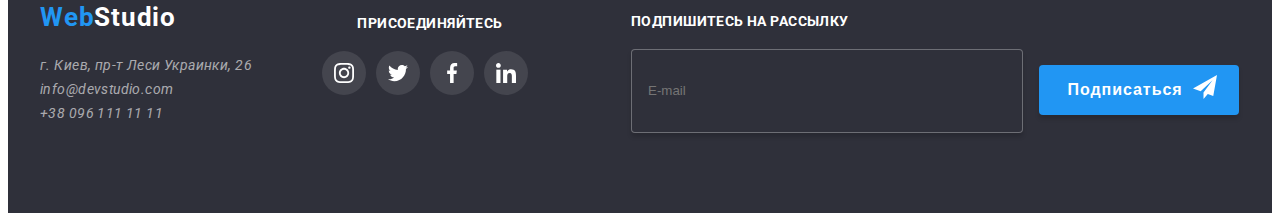
==== commit 44007e00: "footer end 2" ====
--- a/portfolio.html
+++ b/portfolio.html
@@ -188,51 +188,53 @@
         <div class="container">
             <a href="" class="footer__logo link">Web<span class="footer__spanlogo">Studio</span></a>
             <div class="footer__contacts">
-                <address>
-                    <ul class="footer-contacts__list list">
-                        <li>
-                            <a class="footer__link link" href="">г. Киев, пр-т Леси Украинки, 26</a>
-                        </li>
-                        <li>
-                            <a class="footer__link link" href="mailto:info@devstudio.com">info@devstudio.com</a>
-                        </li>
-                        <li>
-                            <a class="footer__link link" href="+380961111111">+38 096 111 11 11</a>
-                        </li>
-                    </ul>
-                </address>
-                <div class="footer__social">
-                    <h3 class="footer-social__tittle">ПРИСОЕДИНЯЙТЕСЬ</h3>
-                    <ul class="footer-social__list list">
-                        <li class="footer-social__item">
-                            <a class="footer-social__link link" href="">
-                                <svg class="footer-social__icon">
-                                    <use href="./images/sprite.svg#icon-instagram"></use>
-                                </svg>
-                            </a>
-                        </li>
-                        <li class="footer-social__item">
-                            <a class="footer-social__link link" href="">
-                                <svg class="footer-social__icon">
-                                    <use href="./images/sprite.svg#icon-twitter"></use>
-                                </svg>
-                            </a>
-                        </li>
-                        <li class="footer-social__item">
-                            <a class="footer-social__link link" href="">
-                                <svg class="footer-social__icon">
-                                    <use href="./images/sprite.svg#icon-facebook"></use>
-                                </svg>
-                            </a>
-                        </li>
-                        <li class="footer-social__item">
-                            <a class="footer-social__link link" href="">
-                                <svg class="footer-social__icon">
-                                    <use href="./images/sprite.svg#icon-linkedin"></use>
-                                </svg>
-                            </a>
-                        </li>
-                    </ul>
+                <div class="footer-contacts__general">
+                    <address>
+                        <ul class="footer-contacts__list list">
+                            <li>
+                                <a class="footer__link link" href="">г. Киев, пр-т Леси Украинки, 26</a>
+                            </li>
+                            <li>
+                                <a class="footer__link link" href="mailto:info@devstudio.com">info@devstudio.com</a>
+                            </li>
+                            <li>
+                                <a class="footer__link link" href="+380961111111">+38 096 111 11 11</a>
+                            </li>
+                        </ul>
+                    </address>
+                    <div class="footer__social">
+                        <h3 class="footer-social__tittle">ПРИСОЕДИНЯЙТЕСЬ</h3>
+                        <ul class="footer-social__list list">
+                            <li class="footer-social__item">
+                                <a class="footer-social__link link" href="">
+                                    <svg class="footer-social__icon">
+                                        <use href="./images/sprite.svg#icon-instagram"></use>
+                                    </svg>
+                                </a>
+                            </li>
+                            <li class="footer-social__item">
+                                <a class="footer-social__link link" href="">
+                                    <svg class="footer-social__icon">
+                                        <use href="./images/sprite.svg#icon-twitter"></use>
+                                    </svg>
+                                </a>
+                            </li>
+                            <li class="footer-social__item">
+                                <a class="footer-social__link link" href="">
+                                    <svg class="footer-social__icon">
+                                        <use href="./images/sprite.svg#icon-facebook"></use>
+                                    </svg>
+                                </a>
+                            </li>
+                            <li class="footer-social__item">
+                                <a class="footer-social__link link" href="">
+                                    <svg class="footer-social__icon">
+                                        <use href="./images/sprite.svg#icon-linkedin"></use>
+                                    </svg>
+                                </a>
+                            </li>
+                        </ul>
+                    </div>
                 </div>
                 <div class="footer__subscribe">
                     <p class="footer-subscribe__tittle">ПОДПИШИТЕСЬ НА РАССЫЛКУ</p>
--- a/css/main.min.css
+++ b/css/main.min.css
@@ -1,2 +1,2 @@
-:root{--primary-title-color: #ffffff;--second-title-color: #2f303a;--third-title-color: #e5e5e5;--fourth-title-color: #f5f4fa;--prymary-text-color: #212121;--second-text-color: #757575;--third-text-color: #ffffff;--fourth-text-color: #2196f3}p,h1,h2,h3,h5,h6{margin:0}ul{margin:0;padding-left:0}img{display:block;width:100%;height:auto}body{font-family:"Raleway", sans-serif;font-family:"Roboto", sans-serif}.link{text-decoration:none;transition:250ms ease}.list{list-style:none}.last{margin-right:0}body{font-family:"Raleway", sans-serif;font-family:"Roboto", sans-serif}.container{width:100%;margin:0 auto;padding-left:15px;padding-right:15px}@media screen and (min-width: 480px){.container{width:480px}}@media screen and (min-width: 768px){.container{width:768px}}@media screen and (min-width: 1200px){.container{width:1200px}}.header{background:var(--primary-title-color);border-bottom:1px solid var(--third-title-color)}@media (min-width: 481px){.header{width:480px}}.header__container{display:flex;align-items:center;padding-top:32px;padding-bottom:32px}@media (min-width: 481px){.header__container{width:480px}}.header__nav{display:flex;align-items:center}.header__logo{font-weight:bold;font-size:26px;line-height:calc(31 / 26);letter-spacing:0.03em;color:var(--fourth-text-color);margin-left:0px;margin-right:95px}.header__spanlogo{font-weight:bold;font-size:26px;line-height:calc(31 / 26);letter-spacing:0.03em;color:var(--prymary-text-color)}.header__list{display:flex;align-items:center}@media (max-width: 480px){.header__list{display:none}}.header__item{margin-right:50px}.header__link{font-weight:500;font-size:14px;line-height:calc(16 / 14);letter-spacing:0.02em;color:var(--prymary-text-color);position:relative;transition:250ms ease}.header__link:hover,.header__link:focus{color:var(--fourth-text-color)}.header__current::after{content:"";position:absolute;width:100%;height:4px;border-radius:2px;background-color:var(--fourth-text-color);display:block;bottom:-41px}.header__contacts{display:flex;margin-left:auto;align-items:center}@media (max-width: 480px){.header__contacts{display:none}}.header__mail{font-weight:500;font-size:14px;line-height:calc(16 / 14);letter-spacing:0.02em;color:var(--second-text-color);display:flex}.header__mail:hover,.header__mail:focus{color:var(--fourth-text-color);fill:var(--fourth-text-color)}.header__tel{font-weight:500;font-size:14px;line-height:calc(16 / 14);letter-spacing:0.02em;color:var(--second-text-color);margin-left:52px}.header__tel:hover,.header__tel:focus{color:var(--fourth-text-color);fill:var(--fourth-text-color)}.header__svg{margin-right:10px}.main{background:var(--fourth-title-color)}.main .hero{width:100%;background-image:linear-gradient(to right, rgba(47,48,58,0.4), rgba(47,48,58,0.4)),url(../images/we.jpg);background-repeat:no-repeat;background-position:center;background-size:cover;padding-top:200px;padding-bottom:200px}.hero__tittle{font-weight:900;font-size:44px;line-height:calc(60 / 44);text-align:center;letter-spacing:0.06em;color:var(--third-text-color);max-width:696px;margin-left:auto;margin-right:auto}.hero__btn{background-color:var(--fourth-text-color);cursor:pointer;font-weight:bold;font-size:16px;line-height:calc(30 / 16);display:flex;align-items:center;text-align:center;letter-spacing:0.06em;color:var(--third-text-color);border:none;border-radius:4px;padding:10px 32px;margin-top:40px;margin-left:auto;margin-right:auto;transition:250ms ease}.hero__btn:hover,.hero__btn:focus{background:#188ce8;color:var(--third-text-color)}.works{background:var(--primary-title-color);padding-top:60px;padding-bottom:60px}.works .works__list{align-items:center}@media screen and (min-width: 768px){.works .works__list{display:flex;flex-wrap:wrap;margin-left:-30px}}@media screen and (max-width: 1199px){.works__apps{display:none}}.works__item{width:100%}@media screen and (min-width: 768px){.works__item{flex-basis:calc(100% / 2 - 30px);margin-top:30px;margin-left:30px}}@media screen and (min-width: 1200px){.works__item{flex-basis:calc(100% / 4 - 30px);margin-top:30px;margin-left:30px}}.works__icon{width:100%;height:120px;background:var(--fourth-title-color);margin-bottom:30px;padding-left:100px;padding-right:100px;padding-bottom:25px;padding-top:25px}.works-icon__svg{width:100%;height:70px;background:var(--fourth-title-color);margin-bottom:30px;background-repeat:no-repeat;background-position:center;margin-right:auto;margin-left:auto}.works-icon__tittle{font-weight:bold;font-size:14px;line-height:calc(16 / 14);letter-spacing:0.03em;text-transform:uppercase;color:var(--prymary-text-color);margin-bottom:10px;text-align:center}@media screen and (min-width: 768px){.works-icon__tittle{text-align:left}}.works-icon__text{font-weight:normal;font-size:14px;line-height:calc(24 / 14);letter-spacing:0.03em;color:var(--second-text-color);width:100%;margin-bottom:30px}.works__tittle{font-weight:bold;font-size:36px;line-height:calc(42 / 36);text-align:center;letter-spacing:0.03em;color:var(--prymary-text-color);margin-top:94px;margin-bottom:50px}.works__image{position:relative;justify-content:center;margin-left:30px}.works-image__div{width:370px;height:70px;background:#2f303acc;position:absolute;bottom:0px}.works-image__tittle{font-size:14px;font-style:normal;font-weight:700;line-height:16px;letter-spacing:0.03em;text-align:center;color:#ffffff;margin-top:27px}.team{padding-top:60px;padding-bottom:60px;background:var(--fourth-title-color)}.team .team__list{align-items:center}@media screen and (min-width: 768px){.team .team__list{display:flex;flex-wrap:wrap;margin-left:-30px}}.team__tittle{font-weight:bold;font-size:36px;line-height:calc(42 / 36);text-align:center;letter-spacing:0.03em;color:var(--prymary-text-color)}.team__item{background:var(--primary-title-color);width:100%}@media screen and (max-width: 768px){.team__item{margin-top:30px}}@media screen and (min-width: 768px){.team__item{flex-basis:calc(100% / 2 - 30px);margin-left:30px;margin-top:30px}}@media screen and (min-width: 1200px){.team__item{flex-basis:calc(100% / 4 - 30px);margin-left:30px;margin-top:30px}}.team__image{padding:30px 30px;box-shadow:0px 1px 3px rgba(0,0,0,0.12),0px 1px 1px rgba(0,0,0,0.14),0px 2px 1px rgba(0,0,0,0.2);border-radius:0px 0px 4px 4px;border-top:none}.team-image__tittle{font-weight:500;font-size:16px;line-height:calc(19 / 16);text-align:center;letter-spacing:0.03em;color:var(--prymary-text-color)}.team-image__text{font-weight:normal;font-size:16px;line-height:calc(19 / 16);text-align:center;letter-spacing:0.03em;color:var(--second-text-color);margin-top:10px;margin-bottom:16px}.team-social__list{display:flex;justify-content:center}.team-social__item{width:44px;height:44px}.team-social__item+.team-social__item{margin-left:10px}.team-social__link{width:100%;height:100%;border-radius:50%;background:var(--primary-title-color);display:flex;background-repeat:no-repeat;align-items:center;justify-content:center}.team-social__link:focus,.team-social__link:hover{background:var(--fourth-text-color)}.team-social__icon{width:20px;height:20px;background-repeat:no-repeat;fill:#afb1b8}.team-social__link:focus .team-social__icon,.team-social__link:hover .team-social__icon{fill:var(--third-text-color)}.clients{background:var(--primary-title-color);padding-top:60px;padding-bottom:60px}.clients .clients__list{align-items:center}@media screen and (min-width: 320px){.clients .clients__list{display:flex;flex-wrap:wrap;margin-left:-30px}}.clients__tittle{font-weight:bold;font-size:36px;line-height:calc(42 / 36);text-align:center;letter-spacing:0.03em;color:var(--prymary-text-color)}.clients__item{width:100%;border:1px solid #afb1b8;box-sizing:border-box;border-radius:4px;padding-top:16px;padding-bottom:16px;padding-left:32px;padding-right:32px;position:relative;transition:250ms ease}@media screen and (max-width: 768px){.clients__item{margin-top:30px}}@media screen and (min-width: 320px){.clients__item{flex-basis:calc(100% / 2 - 30px);margin-left:30px;margin-top:30px}}@media screen and (min-width: 768px){.clients__item{flex-basis:calc(100% / 3 - 30px);margin-left:30px;margin-top:30px}}@media screen and (min-width: 1200px){.clients__item{flex-basis:calc(100% / 6 - 30px);margin-left:30px;margin-top:30px}}.clients__svg{width:100%;height:60px;justify-content:center;align-items:center;text-align:center;background-repeat:no-repeat;background-position:center;fill:#afb1b8;transition:fill 250ms ease}.clients__item:hover,.clients__item:focus{border:1px solid var(--fourth-text-color);border-radius:4px}.clients__item:hover .clients__svg,.clients__item:focus .clients__svg{fill:var(--fourth-text-color)}.footer{background:var(--second-title-color);padding:60px 0 60px 0}@media screen and (max-width: 768px){.footer .footer-subscribe__btn{margin-left:120px;margin-top:20px}}.footer__logo{font-weight:bold;font-size:26px;line-height:calc(31 / 26);letter-spacing:0.03em;color:var(--fourth-text-color);display:block}@media screen and (max-width: 768px){.footer__logo{text-align:center;width:100%}}.footer__spanlogo{color:var(--third-text-color)}@media screen and (max-width: 768px){.footer-contacts__list{text-align:center}}.footer__link{font-weight:normal;margin-top:9px;font-size:14px;line-height:calc(24 / 14);letter-spacing:0.03em;color:rgba(255,255,255,0.6)}.footer__link:hover{color:var(--third-text-color)}.footer__social{margin-top:0px}@media screen and (max-width: 768px){.footer__social{text-align:center;margin-top:60px}}@media screen and (min-width: 768px){.footer__social{text-align:center;width:206px;height:80px}}.footer-social__tittle{font-weight:bold;font-size:14px;line-height:16px;letter-spacing:0.03em;color:#ffffff;margin-bottom:20px}.footer-social__list{display:flex}@media screen and (max-width: 768px){.footer-social__list{justify-content:center}}.footer-social__item{width:44px;height:44px;margin-right:10px}.footer-social__link{width:100%;height:100%;border-radius:50%;background:rgba(255,255,255,0.1);display:flex;align-items:center;justify-content:center}.footer-social__link:focus,.footer-social__link:hover{background:var(--fourth-text-color)}.footer-social__icon{fill:var(--primary-title-color);width:20px;height:20px;background-position:center;background-repeat:no-repeat}@media screen and (max-width: 768px){.footer__subscribe{justify-content:center}}.footer-subscribe__tittle{font-weight:bold;font-size:14px;line-height:16px;letter-spacing:0.03em;color:#ffffff;margin-bottom:20px}@media screen and (max-width: 768px){.footer-subscribe__tittle{text-align:center;margin-top:60px}}@media screen and (min-width: 768px){.footer-subscribe__tittle{text-align:center;margin-top:60px}}.footer-subscribe__input{width:358px;height:50px;border:1px solid #ffffff4d;border-radius:4px;background:var(--second-title-color);padding:16px;box-shadow:0px 4px 4px 0px #00000026;color:#ffffff99}@media screen and (max-width: 768px){.footer-subscribe__input{width:100%}}@media screen and (min-width: 768px){.footer-subscribe__input{width:450px;justify-content:center;align-items:center;margin-left:150px;margin-right:70px;margin-bottom:10px}}.footer-subscribe__btn{width:200px;height:50px;margin-left:12px;border-radius:4px;background-color:var(--fourth-text-color);box-shadow:0px 4px 4px 0px #00000026;border:none;color:#ffffff;font-size:16px;font-style:normal;font-weight:700;line-height:30px;letter-spacing:0.06em;position:relative}@media screen and (max-width: 768px){.footer-subscribe__btn{margin-top:20px;justify-content:center;align-items:center}}@media screen and (min-width: 768px){.footer-subscribe__btn{justify-content:center;align-items:center}}.footer-btn__icon::after{content:url("../images/send.svg");margin-left:10px;position:absolute;margin-right:28px}.footer-btn__icon{margin-left:-28px}.projects{background:var(--primary-title-color);padding-top:60px;padding-bottom:60px}.projects__link{align-items:center;margin-bottom:16px}@media screen and (min-width: 320px){.projects__link{display:flex;flex-wrap:wrap}}@media screen and (min-width: 768px){.projects__link{display:flex;margin-left:64px}}@media screen and (min-width: 1200px){.projects__link{display:flex;margin-left:280px}}.projects-link__item{background:var(--primary-title-color)}@media screen and (min-width: 320px){.projects-link__item{margin-top:15px;margin-right:8px;justify-content:start}}@media screen and (min-width: 768px){.projects-link__item{display:flex;margin-right:8px}}@media screen and (min-width: 1200px){.projects-link__item{display:flex;margin-right:8px}}.projects-link__btn{background:var(--fourth-title-color);cursor:pointer;border:none;padding:6px 22px;border-radius:4px;box-shadow:0px 3px 1px rgba(0,0,0,0.1),0px 1px 2px rgba(0,0,0,0.08),0px 2px 2px rgba(0,0,0,0.12);transition:250ms ease}.projects-link__btn:hover,.projects-link__btn:focus{background:var(--fourth-text-color);color:var(--third-text-color)}.projects__list{align-items:center}@media screen and (min-width: 768px){.projects__list{display:flex;flex-wrap:wrap;margin-left:-30px}}.projects__item{background:var(--primary-title-color);width:100%;transition:250ms cubic-bezier(0.4, 0, 0.2, 1)}@media screen and (max-width: 768px){.projects__item{margin-top:30px}}@media screen and (min-width: 768px){.projects__item{flex-basis:calc(100% / 2 - 30px);margin-left:30px;margin-top:30px}}@media screen and (min-width: 1200px){.projects__item{flex-basis:calc(100% / 3 - 30px);margin-left:30px;margin-top:30px}}.projects__item:hover{box-shadow:0px 1px 1px rgba(0,0,0,0.12),0px 4px 4px rgba(0,0,0,0.06),1px 4px 6px rgba(0,0,0,0.16)}.projects__item:hover .projects-hover__text{transform:translateY(0)}.projects-item__hover{position:relative;overflow:hidden}.projects-hover__text{color:var(--third-text-color);background:#2196f3e5;font-family:Roboto;font-size:18px;font-style:normal;font-weight:400;line-height:28px;letter-spacing:0.03em;text-align:left;position:absolute;top:0;bottom:0;left:0;padding-right:24px;padding-left:24px;padding-top:63px;padding-bottom:63px;transform:translateY(100%);transition:transform 250ms linear}.projects-item__name{border:1px solid #eeeeee;border-top:none;padding-top:20}.projects-name__tittle{font-weight:bold;font-size:18px;line-height:calc(36 / 18);letter-spacing:0.06em;color:var(--prymary-text-color);margin-bottom:4px;margin-right:24px;margin-left:24px}.projects-name__text{font-weight:normal;font-size:16px;line-height:calc(30 / 16);letter-spacing:0.03em;color:var(--second-text-color);margin-top:0px;margin-right:24px;margin-left:24px;margin-bottom:20px}.backdrop{position:fixed;width:100vw;height:100vh;background:#00000033;top:0;display:flex;align-items:center;justify-content:center;transition:opacity 250ms ease-in-out, visibility 250ms ease-in-out}.backdrop.is-hidden{opacity:0;visibility:hidden;pointer-events:none}.backdrop.is-hidden .modal{transform:scale(2)}.modal{position:relative;width:528px;min-height:581px;background-color:#fff;border-radius:4px;transform:scale(1);transition:transform 300ms ease;padding:40px}.modal__tittle{color:var(--prymary-text-color);font-size:20px;font-style:normal;font-weight:700;line-height:23px;letter-spacing:0.03em;text-align:center;margin-bottom:12px}.modal__data{display:block;position:relative}.modal__label{font-size:12px;font-style:normal;font-weight:400;line-height:14px;letter-spacing:0.01em;text-align:left;color:var(--second-text-color)}.modal__input{width:448px;height:40px;margin-bottom:10px;border-radius:4px;border:1px solid #21212133;margin-top:4px;display:inline-block;padding-left:42px;outline:none}.modal__input:hover,.modal__input:focus{border:1px solid var(--fourth-text-color);border-radius:4px;transition:250ms cubic-bezier(0.4, 0, 0.2, 1)}.modal__input:hover+.modal-input__icon,.modal__input:focus+.modal-input__icon{fill:var(--fourth-text-color);transition:250ms cubic-bezier(0.4, 0, 0.2, 1)}.modal-input__icon{position:absolute;width:18px;height:18px;left:10px;top:50%;transform:translateY(-70%)}.modal__texterea{width:448px;height:120px;border-radius:4px;border:1px solid #21212133;padding:12px 16px 12px 16px;resize:none;font-size:12px;font-style:normal;font-weight:400;margin-bottom:28px;margin-top:4px}.modal__checkbox:checked+.modal-checkbox__label span{background-color:var(--fourth-text-color);border:none}.modal-checkbox__label{font-size:14px;font-style:normal;font-weight:400;color:var(--second-text-color);display:flex}.modal-checkbox__label span{width:16px;height:15px;border-radius:3px;border:2px solid var(--second-title-color);margin-right:7px;display:flex;align-items:center}.modal-checkbox__icon{width:16px;height:15px;fill:var(--primary-title-color)}.modal-checkbox__link{color:var(--fourth-text-color);margin-left:7px}.modal__btn{background-color:var(--fourth-text-color);cursor:pointer;font-weight:bold;font-size:16px;line-height:calc(30 / 16);display:flex;align-items:center;text-align:center;letter-spacing:0.06em;color:var(--third-text-color);border:none;border-radius:4px;padding:10px 55px;margin-top:40px;margin-left:auto;margin-right:auto;transition:250ms ease;box-shadow:0px 4px 4px 0px #00000026}.modal__btn:hover,.modal__btn:focus{background:#188ce8;transition:250ms cubic-bezier(0.4, 0, 0.2, 1)}.modal__close{position:absolute;right:8px;top:8px;border-radius:50%;border:1px solid #0000001a;background:#ffffff;width:30px;height:30px;align-items:center;justify-content:center;display:flex}.modal__close:hover .modal-close__icon{fill:var(--fourth-text-color);transition:250ms cubic-bezier(0.4, 0, 0.2, 1)}.modal-close__icon{width:11px;height:11px}.hidden{position:absolute;width:1px;height:1px;margin:-1px;padding:0;overflow:hidden;border:0;clip:rect(0 0 0 0)}.hero__btn{background-color:var(--fourth-text-color);cursor:pointer;font-weight:bold;font-size:16px;line-height:calc(30 / 16);display:flex;align-items:center;text-align:center;letter-spacing:0.06em;color:var(--third-text-color);border:none;border-radius:4px;padding:10px 32px;margin-top:40px;margin-left:auto;margin-right:auto;transition:250ms ease}.hero__btn:hover,.hero__btn:focus{background:#188ce8;color:var(--third-text-color)}.modal__btn{background-color:var(--fourth-text-color);cursor:pointer;font-weight:bold;font-size:16px;line-height:calc(30 / 16);display:flex;align-items:center;text-align:center;letter-spacing:0.06em;color:var(--third-text-color);border:none;border-radius:4px;padding:10px 55px;margin-top:40px;margin-left:auto;margin-right:auto;transition:250ms ease;box-shadow:0px 4px 4px 0px #00000026}.modal__btn:hover,.modal__btn:focus{background:#188ce8;transition:250ms cubic-bezier(0.4, 0, 0.2, 1)}.footer-subscribe__btn{width:200px;height:50px;margin-left:12px;border-radius:4px;background-color:var(--fourth-text-color);box-shadow:0px 4px 4px 0px #00000026;border:none;color:#ffffff;font-size:16px;font-style:normal;font-weight:700;line-height:30px;letter-spacing:0.06em;position:relative}.header__logo{font-weight:bold;font-size:26px;line-height:calc(31 / 26);letter-spacing:0.03em;color:var(--fourth-text-color);margin-left:0px;margin-right:95px}.header__spanlogo{font-weight:bold;font-size:26px;line-height:calc(31 / 26);letter-spacing:0.03em;color:var(--prymary-text-color)}.footer__logo{font-weight:bold;font-size:26px;line-height:calc(31 / 26);letter-spacing:0.03em;color:var(--fourth-text-color);margin-left:0px;margin-right:95px;margin-bottom:20px;display:block}.footer__spanlogo{color:var(--third-text-color)}.team{background:var(--fourth-title-color);padding-top:94px;padding-bottom:94px}.works{background:var(--primary-title-color);padding-top:94px;padding-bottom:94px}.clients{background:var(--primary-title-color);padding-top:94px;padding-bottom:94px}.projects{background:var(--primary-title-color);padding-top:94px;padding-bottom:94px}.team-social__link{width:100%;height:100%;border-radius:50%;background:var(--primary-title-color);display:flex;background-repeat:no-repeat;align-items:center;justify-content:center}.team-social__link:focus,.team-social__link:hover{background:var(--fourth-text-color)}.team-social__icon{width:20px;height:20px;background-repeat:no-repeat;fill:#afb1b8}.team-social__link:focus .team-social__icon,.team-social__link:hover .team-social__icon{fill:var(--third-text-color)}.footer-social__list{display:flex}.footer-social__item{width:44px;height:44px;margin-right:10px}.footer-social__link{width:100%;height:100%;border-radius:50%;background:rgba(255,255,255,0.1);display:flex;align-items:center;justify-content:center}.footer-social__link:focus,.footer-social__link:hover{background:var(--fourth-text-color)}.footer-social__icon{fill:var(--primary-title-color);width:20px;height:20px;background-position:center;background-repeat:no-repeat}
+:root{--primary-title-color: #ffffff;--second-title-color: #2f303a;--third-title-color: #e5e5e5;--fourth-title-color: #f5f4fa;--prymary-text-color: #212121;--second-text-color: #757575;--third-text-color: #ffffff;--fourth-text-color: #2196f3}p,h1,h2,h3,h5,h6{margin:0}ul{margin:0;padding-left:0}img{display:block;width:100%;height:auto}body{font-family:"Raleway", sans-serif;font-family:"Roboto", sans-serif}.link{text-decoration:none;transition:250ms ease}.list{list-style:none}.last{margin-right:0}body{font-family:"Raleway", sans-serif;font-family:"Roboto", sans-serif}.container{width:100%;margin:0 auto;padding-left:15px;padding-right:15px}@media screen and (min-width: 480px){.container{width:480px}}@media screen and (min-width: 768px){.container{width:768px}}@media screen and (min-width: 1200px){.container{width:1200px}}.header{background:var(--primary-title-color);border-bottom:1px solid var(--third-title-color)}.header__container{display:flex;align-items:center;padding-top:32px;padding-bottom:32px}.header__nav{display:flex;align-items:center}.header__logo{font-weight:bold;font-size:26px;line-height:calc(31 / 26);letter-spacing:0.03em;color:var(--fourth-text-color);margin-left:0px;margin-right:95px}.header__spanlogo{font-weight:bold;font-size:26px;line-height:calc(31 / 26);letter-spacing:0.03em;color:var(--prymary-text-color)}.header__list{display:flex;align-items:center}.header__item{margin-right:50px}.header__link{font-weight:500;font-size:14px;line-height:calc(16 / 14);letter-spacing:0.02em;color:var(--prymary-text-color);position:relative;transition:250ms ease}.header__link:hover,.header__link:focus{color:var(--fourth-text-color)}.header__current::after{content:"";position:absolute;width:100%;height:4px;border-radius:2px;background-color:var(--fourth-text-color);display:block;bottom:-41px}.header__contacts{display:flex;margin-left:auto;align-items:center}.header__mail{font-weight:500;font-size:14px;line-height:calc(16 / 14);letter-spacing:0.02em;color:var(--second-text-color);display:flex}.header__mail:hover,.header__mail:focus{color:var(--fourth-text-color);fill:var(--fourth-text-color)}.header__tel{font-weight:500;font-size:14px;line-height:calc(16 / 14);letter-spacing:0.02em;color:var(--second-text-color);margin-left:52px}.header__tel:hover,.header__tel:focus{color:var(--fourth-text-color);fill:var(--fourth-text-color)}.header__svg{margin-right:10px}.main{background:var(--fourth-title-color)}.main .hero{width:100%;background-image:linear-gradient(to right, rgba(47,48,58,0.4), rgba(47,48,58,0.4)),url(../images/we.jpg);background-repeat:no-repeat;background-position:center;background-size:cover;padding-top:200px;padding-bottom:200px}.hero__tittle{font-weight:900;font-size:44px;line-height:calc(60 / 44);text-align:center;letter-spacing:0.06em;color:var(--third-text-color);max-width:696px;margin-left:auto;margin-right:auto}.hero__btn{background-color:var(--fourth-text-color);cursor:pointer;font-weight:bold;font-size:16px;line-height:calc(30 / 16);display:flex;align-items:center;text-align:center;letter-spacing:0.06em;color:var(--third-text-color);border:none;border-radius:4px;padding:10px 32px;margin-top:40px;margin-left:auto;margin-right:auto;transition:250ms ease}.hero__btn:hover,.hero__btn:focus{background:#188ce8;color:var(--third-text-color)}.works{background:var(--primary-title-color);padding-top:60px;padding-bottom:60px}.works .works__list{align-items:center}@media screen and (min-width: 768px){.works .works__list{display:flex;flex-wrap:wrap;margin-left:-30px}}@media screen and (max-width: 1199px){.works__apps{display:none}}.works__item{width:100%}@media screen and (min-width: 768px){.works__item{flex-basis:calc(100% / 2 - 30px);margin-top:30px;margin-left:30px}}@media screen and (min-width: 1200px){.works__item{flex-basis:calc(100% / 4 - 30px);margin-top:30px;margin-left:30px}}.works__icon{width:100%;height:120px;background:var(--fourth-title-color);margin-bottom:30px;padding-left:100px;padding-right:100px;padding-bottom:25px;padding-top:25px}.works-icon__svg{width:100%;height:70px;background:var(--fourth-title-color);margin-bottom:30px;background-repeat:no-repeat;background-position:center;margin-right:auto;margin-left:auto}.works-icon__tittle{font-weight:bold;font-size:14px;line-height:calc(16 / 14);letter-spacing:0.03em;text-transform:uppercase;color:var(--prymary-text-color);margin-bottom:10px;text-align:center}@media screen and (min-width: 768px){.works-icon__tittle{text-align:left}}.works-icon__text{font-weight:normal;font-size:14px;line-height:calc(24 / 14);letter-spacing:0.03em;color:var(--second-text-color);width:100%;margin-bottom:30px}.works__tittle{font-weight:bold;font-size:36px;line-height:calc(42 / 36);text-align:center;letter-spacing:0.03em;color:var(--prymary-text-color);margin-top:94px;margin-bottom:50px}.works__image{position:relative;justify-content:center;margin-left:30px}.works-image__div{width:370px;height:70px;background:#2f303acc;position:absolute;bottom:0px}.works-image__tittle{font-size:14px;font-style:normal;font-weight:700;line-height:16px;letter-spacing:0.03em;text-align:center;color:#ffffff;margin-top:27px}.team{padding-top:60px;padding-bottom:60px;background:var(--fourth-title-color)}.team .team__list{align-items:center}@media screen and (min-width: 768px){.team .team__list{display:flex;flex-wrap:wrap;margin-left:-30px}}.team__tittle{font-weight:bold;font-size:36px;line-height:calc(42 / 36);text-align:center;letter-spacing:0.03em;color:var(--prymary-text-color)}.team__item{background:var(--primary-title-color);width:100%}@media screen and (max-width: 768px){.team__item{margin-top:30px}}@media screen and (min-width: 768px){.team__item{flex-basis:calc(100% / 2 - 30px);margin-left:30px;margin-top:30px}}@media screen and (min-width: 1200px){.team__item{flex-basis:calc(100% / 4 - 30px);margin-left:30px;margin-top:30px}}.team__image{padding:30px 30px;box-shadow:0px 1px 3px rgba(0,0,0,0.12),0px 1px 1px rgba(0,0,0,0.14),0px 2px 1px rgba(0,0,0,0.2);border-radius:0px 0px 4px 4px;border-top:none}.team-image__tittle{font-weight:500;font-size:16px;line-height:calc(19 / 16);text-align:center;letter-spacing:0.03em;color:var(--prymary-text-color)}.team-image__text{font-weight:normal;font-size:16px;line-height:calc(19 / 16);text-align:center;letter-spacing:0.03em;color:var(--second-text-color);margin-top:10px;margin-bottom:16px}.team-social__list{display:flex;justify-content:center}.team-social__item{width:44px;height:44px}.team-social__item+.team-social__item{margin-left:10px}.team-social__link{width:100%;height:100%;border-radius:50%;background:var(--primary-title-color);display:flex;background-repeat:no-repeat;align-items:center;justify-content:center}.team-social__link:focus,.team-social__link:hover{background:var(--fourth-text-color)}.team-social__icon{width:20px;height:20px;background-repeat:no-repeat;fill:#afb1b8}.team-social__link:focus .team-social__icon,.team-social__link:hover .team-social__icon{fill:var(--third-text-color)}.clients{background:var(--primary-title-color);padding-top:60px;padding-bottom:60px}.clients .clients__list{align-items:center}@media screen and (min-width: 320px){.clients .clients__list{display:flex;flex-wrap:wrap;margin-left:-30px}}.clients__tittle{font-weight:bold;font-size:36px;line-height:calc(42 / 36);text-align:center;letter-spacing:0.03em;color:var(--prymary-text-color)}.clients__item{width:100%;border:1px solid #afb1b8;box-sizing:border-box;border-radius:4px;padding-top:16px;padding-bottom:16px;padding-left:32px;padding-right:32px;position:relative;transition:250ms ease}@media screen and (max-width: 768px){.clients__item{margin-top:30px}}@media screen and (min-width: 320px){.clients__item{flex-basis:calc(100% / 2 - 30px);margin-left:30px;margin-top:30px}}@media screen and (min-width: 768px){.clients__item{flex-basis:calc(100% / 3 - 30px);margin-left:30px;margin-top:30px}}@media screen and (min-width: 1200px){.clients__item{flex-basis:calc(100% / 6 - 30px);margin-left:30px;margin-top:30px}}.clients__svg{width:100%;height:60px;justify-content:center;align-items:center;text-align:center;background-repeat:no-repeat;background-position:center;fill:#afb1b8;transition:fill 250ms ease}.clients__item:hover,.clients__item:focus{border:1px solid var(--fourth-text-color);border-radius:4px}.clients__item:hover .clients__svg,.clients__item:focus .clients__svg{fill:var(--fourth-text-color)}.footer{background:var(--second-title-color);padding:60px 0 60px 0}@media screen and (max-width: 768px){.footer .footer__contacts{align-items:center;justify-content:center;text-align:center}}@media screen and (min-width: 1200px){.footer .footer__contacts{display:flex}}.footer__logo{font-weight:bold;font-size:26px;line-height:calc(31 / 26);letter-spacing:0.03em;color:var(--fourth-text-color);margin-bottom:20px;display:block}@media screen and (max-width: 768px){.footer__logo{text-align:center;padding-left:95px}}@media screen and (min-width: 768px){.footer__logo{padding-left:100px}}@media screen and (min-width: 1200px){.footer__logo{padding-left:0px}}.footer__spanlogo{color:var(--third-text-color)}@media screen and (max-width: 768px){.footer__contacts{text-align:center;justify-content:center}}@media screen and (min-width: 768px){.footer-contacts__general{display:flex;padding-bottom:60px;padding-left:60px;padding-right:74px;justify-content:space-between}}@media screen and (min-width: 1200px){.footer-contacts__general{padding-left:0px;padding-right:0px;padding-bottom:0}}@media screen and (min-width: 768px){.footer-contacts__list{text-align:center}}@media screen and (min-width: 1200px){.footer-contacts__list{text-align:start;margin-right:70px}}.footer__link{font-weight:normal;margin-top:9px;font-size:14px;line-height:calc(24 / 14);letter-spacing:0.03em;color:rgba(255,255,255,0.6)}.footer__link:hover{color:var(--third-text-color)}@media screen and (max-width: 768px){.footer__social{text-align:center;justify-content:center;margin-top:60px;margin-bottom:60px}}@media screen and (min-width: 768px){.footer__social{text-align:center;justify-content:center;margin-top:-38px}}.footer-social__tittle{font-weight:bold;font-size:14px;line-height:16px;letter-spacing:0.03em;color:#ffffff;margin-bottom:20px}.footer-social__list{display:flex}@media screen and (max-width: 768px){.footer-social__list{text-align:center;justify-content:center}}.footer-social__item{width:44px;height:44px;margin-right:10px}.footer-social__link{width:100%;height:100%;border-radius:50%;background:rgba(255,255,255,0.1);display:flex;align-items:center;justify-content:center}.footer-social__link:focus,.footer-social__link:hover{background:var(--fourth-text-color)}.footer-social__icon{fill:var(--primary-title-color);width:20px;height:20px;background-position:center;background-repeat:no-repeat}@media screen and (min-width: 768px){.footer__subscribe{justify-content:center;align-items:center;text-align:center}}@media screen and (min-width: 1200px){.footer__subscribe{margin-top:-40px;margin-left:93px}}.footer-subscribe__tittle{font-weight:bold;font-size:14px;line-height:16px;letter-spacing:0.03em;color:#ffffff;margin-bottom:20px}@media screen and (min-width: 1200px){.footer-subscribe__tittle{text-align:start}}.footer-subscribe__input{width:358px;height:50px;border:1px solid #ffffff4d;border-radius:4px;background:var(--second-title-color);padding:16px;box-shadow:0px 4px 4px 0px #00000026;color:#ffffff99}@media screen and (max-width: 768px){.footer-subscribe__input{width:100%;margin-bottom:20px}}@media screen and (min-width: 768px){.footer-subscribe__input{justify-content:center;width:100%;margin-bottom:20px}}@media screen and (min-width: 1200px){.footer-subscribe__input{width:358px}}.footer-subscribe__btn{width:200px;height:50px;margin-left:12px;border-radius:4px;background-color:var(--fourth-text-color);box-shadow:0px 4px 4px 0px #00000026;border:none;color:#ffffff;font-size:16px;font-style:normal;font-weight:700;line-height:30px;letter-spacing:0.06em;position:relative}.footer-btn__icon::after{content:url("../images/send.svg");margin-left:10px;position:absolute;margin-right:28px}.footer-btn__icon{margin-left:-28px}.projects{background:var(--primary-title-color);padding-top:60px;padding-bottom:60px}.projects__link{align-items:center;margin-bottom:16px}@media screen and (min-width: 320px){.projects__link{display:flex;flex-wrap:wrap}}@media screen and (min-width: 768px){.projects__link{display:flex;margin-left:64px}}@media screen and (min-width: 1200px){.projects__link{display:flex;margin-left:280px}}.projects-link__item{background:var(--primary-title-color)}@media screen and (min-width: 320px){.projects-link__item{margin-top:15px;margin-right:8px;justify-content:start}}@media screen and (min-width: 768px){.projects-link__item{display:flex;margin-right:8px}}@media screen and (min-width: 1200px){.projects-link__item{display:flex;margin-right:8px}}.projects-link__btn{background:var(--fourth-title-color);cursor:pointer;border:none;padding:6px 22px;border-radius:4px;box-shadow:0px 3px 1px rgba(0,0,0,0.1),0px 1px 2px rgba(0,0,0,0.08),0px 2px 2px rgba(0,0,0,0.12);transition:250ms ease}.projects-link__btn:hover,.projects-link__btn:focus{background:var(--fourth-text-color);color:var(--third-text-color)}.projects__list{align-items:center}@media screen and (min-width: 768px){.projects__list{display:flex;flex-wrap:wrap;margin-left:-30px}}.projects__item{background:var(--primary-title-color);width:100%;transition:250ms cubic-bezier(0.4, 0, 0.2, 1)}@media screen and (max-width: 768px){.projects__item{margin-top:30px}}@media screen and (min-width: 768px){.projects__item{flex-basis:calc(100% / 2 - 30px);margin-left:30px;margin-top:30px}}@media screen and (min-width: 1200px){.projects__item{flex-basis:calc(100% / 3 - 30px);margin-left:30px;margin-top:30px}}.projects__item:hover{box-shadow:0px 1px 1px rgba(0,0,0,0.12),0px 4px 4px rgba(0,0,0,0.06),1px 4px 6px rgba(0,0,0,0.16)}.projects__item:hover .projects-hover__text{transform:translateY(0)}.projects-item__hover{position:relative;overflow:hidden}.projects-hover__text{color:var(--third-text-color);background:#2196f3e5;font-family:Roboto;font-size:18px;font-style:normal;font-weight:400;line-height:28px;letter-spacing:0.03em;text-align:left;position:absolute;top:0;bottom:0;left:0;padding-right:24px;padding-left:24px;padding-top:63px;padding-bottom:63px;transform:translateY(100%);transition:transform 250ms linear}.projects-item__name{border:1px solid #eeeeee;border-top:none;padding-top:20}.projects-name__tittle{font-weight:bold;font-size:18px;line-height:calc(36 / 18);letter-spacing:0.06em;color:var(--prymary-text-color);margin-bottom:4px;margin-right:24px;margin-left:24px}.projects-name__text{font-weight:normal;font-size:16px;line-height:calc(30 / 16);letter-spacing:0.03em;color:var(--second-text-color);margin-top:0px;margin-right:24px;margin-left:24px;margin-bottom:20px}.backdrop{position:fixed;width:100vw;height:100vh;background:#00000033;top:0;display:flex;align-items:center;justify-content:center;transition:opacity 250ms ease-in-out, visibility 250ms ease-in-out}.backdrop.is-hidden{opacity:0;visibility:hidden;pointer-events:none}.backdrop.is-hidden .modal{transform:scale(2)}.modal{position:relative;width:528px;min-height:581px;background-color:#fff;border-radius:4px;transform:scale(1);transition:transform 300ms ease;padding:40px}.modal__tittle{color:var(--prymary-text-color);font-size:20px;font-style:normal;font-weight:700;line-height:23px;letter-spacing:0.03em;text-align:center;margin-bottom:12px}.modal__data{display:block;position:relative}.modal__label{font-size:12px;font-style:normal;font-weight:400;line-height:14px;letter-spacing:0.01em;text-align:left;color:var(--second-text-color)}.modal__input{width:448px;height:40px;margin-bottom:10px;border-radius:4px;border:1px solid #21212133;margin-top:4px;display:inline-block;padding-left:42px;outline:none}.modal__input:hover,.modal__input:focus{border:1px solid var(--fourth-text-color);border-radius:4px;transition:250ms cubic-bezier(0.4, 0, 0.2, 1)}.modal__input:hover+.modal-input__icon,.modal__input:focus+.modal-input__icon{fill:var(--fourth-text-color);transition:250ms cubic-bezier(0.4, 0, 0.2, 1)}.modal-input__icon{position:absolute;width:18px;height:18px;left:10px;top:50%;transform:translateY(-70%)}.modal__texterea{width:448px;height:120px;border-radius:4px;border:1px solid #21212133;padding:12px 16px 12px 16px;resize:none;font-size:12px;font-style:normal;font-weight:400;margin-bottom:28px;margin-top:4px}.modal__checkbox:checked+.modal-checkbox__label span{background-color:var(--fourth-text-color);border:none}.modal-checkbox__label{font-size:14px;font-style:normal;font-weight:400;color:var(--second-text-color);display:flex}.modal-checkbox__label span{width:16px;height:15px;border-radius:3px;border:2px solid var(--second-title-color);margin-right:7px;display:flex;align-items:center}.modal-checkbox__icon{width:16px;height:15px;fill:var(--primary-title-color)}.modal-checkbox__link{color:var(--fourth-text-color);margin-left:7px}.modal__btn{background-color:var(--fourth-text-color);cursor:pointer;font-weight:bold;font-size:16px;line-height:calc(30 / 16);display:flex;align-items:center;text-align:center;letter-spacing:0.06em;color:var(--third-text-color);border:none;border-radius:4px;padding:10px 55px;margin-top:40px;margin-left:auto;margin-right:auto;transition:250ms ease;box-shadow:0px 4px 4px 0px #00000026}.modal__btn:hover,.modal__btn:focus{background:#188ce8;transition:250ms cubic-bezier(0.4, 0, 0.2, 1)}.modal__close{position:absolute;right:8px;top:8px;border-radius:50%;border:1px solid #0000001a;background:#ffffff;width:30px;height:30px;align-items:center;justify-content:center;display:flex}.modal__close:hover .modal-close__icon{fill:var(--fourth-text-color);transition:250ms cubic-bezier(0.4, 0, 0.2, 1)}.modal-close__icon{width:11px;height:11px}.hidden{position:absolute;width:1px;height:1px;margin:-1px;padding:0;overflow:hidden;border:0;clip:rect(0 0 0 0)}.hero__btn{background-color:var(--fourth-text-color);cursor:pointer;font-weight:bold;font-size:16px;line-height:calc(30 / 16);display:flex;align-items:center;text-align:center;letter-spacing:0.06em;color:var(--third-text-color);border:none;border-radius:4px;padding:10px 32px;margin-top:40px;margin-left:auto;margin-right:auto;transition:250ms ease}.hero__btn:hover,.hero__btn:focus{background:#188ce8;color:var(--third-text-color)}.modal__btn{background-color:var(--fourth-text-color);cursor:pointer;font-weight:bold;font-size:16px;line-height:calc(30 / 16);display:flex;align-items:center;text-align:center;letter-spacing:0.06em;color:var(--third-text-color);border:none;border-radius:4px;padding:10px 55px;margin-top:40px;margin-left:auto;margin-right:auto;transition:250ms ease;box-shadow:0px 4px 4px 0px #00000026}.modal__btn:hover,.modal__btn:focus{background:#188ce8;transition:250ms cubic-bezier(0.4, 0, 0.2, 1)}.footer-subscribe__btn{width:200px;height:50px;margin-left:12px;border-radius:4px;background-color:var(--fourth-text-color);box-shadow:0px 4px 4px 0px #00000026;border:none;color:#ffffff;font-size:16px;font-style:normal;font-weight:700;line-height:30px;letter-spacing:0.06em;position:relative}.header__logo{font-weight:bold;font-size:26px;line-height:calc(31 / 26);letter-spacing:0.03em;color:var(--fourth-text-color);margin-left:0px;margin-right:95px}.header__spanlogo{font-weight:bold;font-size:26px;line-height:calc(31 / 26);letter-spacing:0.03em;color:var(--prymary-text-color)}.footer__logo{font-weight:bold;font-size:26px;line-height:calc(31 / 26);letter-spacing:0.03em;color:var(--fourth-text-color);margin-left:0px;margin-right:95px;margin-bottom:20px;display:block}.footer__spanlogo{color:var(--third-text-color)}.team{background:var(--fourth-title-color);padding-top:94px;padding-bottom:94px}.works{background:var(--primary-title-color);padding-top:94px;padding-bottom:94px}.clients{background:var(--primary-title-color);padding-top:94px;padding-bottom:94px}.projects{background:var(--primary-title-color);padding-top:94px;padding-bottom:94px}.team-social__link{width:100%;height:100%;border-radius:50%;background:var(--primary-title-color);display:flex;background-repeat:no-repeat;align-items:center;justify-content:center}.team-social__link:focus,.team-social__link:hover{background:var(--fourth-text-color)}.team-social__icon{width:20px;height:20px;background-repeat:no-repeat;fill:#afb1b8}.team-social__link:focus .team-social__icon,.team-social__link:hover .team-social__icon{fill:var(--third-text-color)}.footer-social__list{display:flex}.footer-social__item{width:44px;height:44px;margin-right:10px}.footer-social__link{width:100%;height:100%;border-radius:50%;background:rgba(255,255,255,0.1);display:flex;align-items:center;justify-content:center}.footer-social__link:focus,.footer-social__link:hover{background:var(--fourth-text-color)}.footer-social__icon{fill:var(--primary-title-color);width:20px;height:20px;background-position:center;background-repeat:no-repeat}
 /*# sourceMappingURL=main.min.css.map */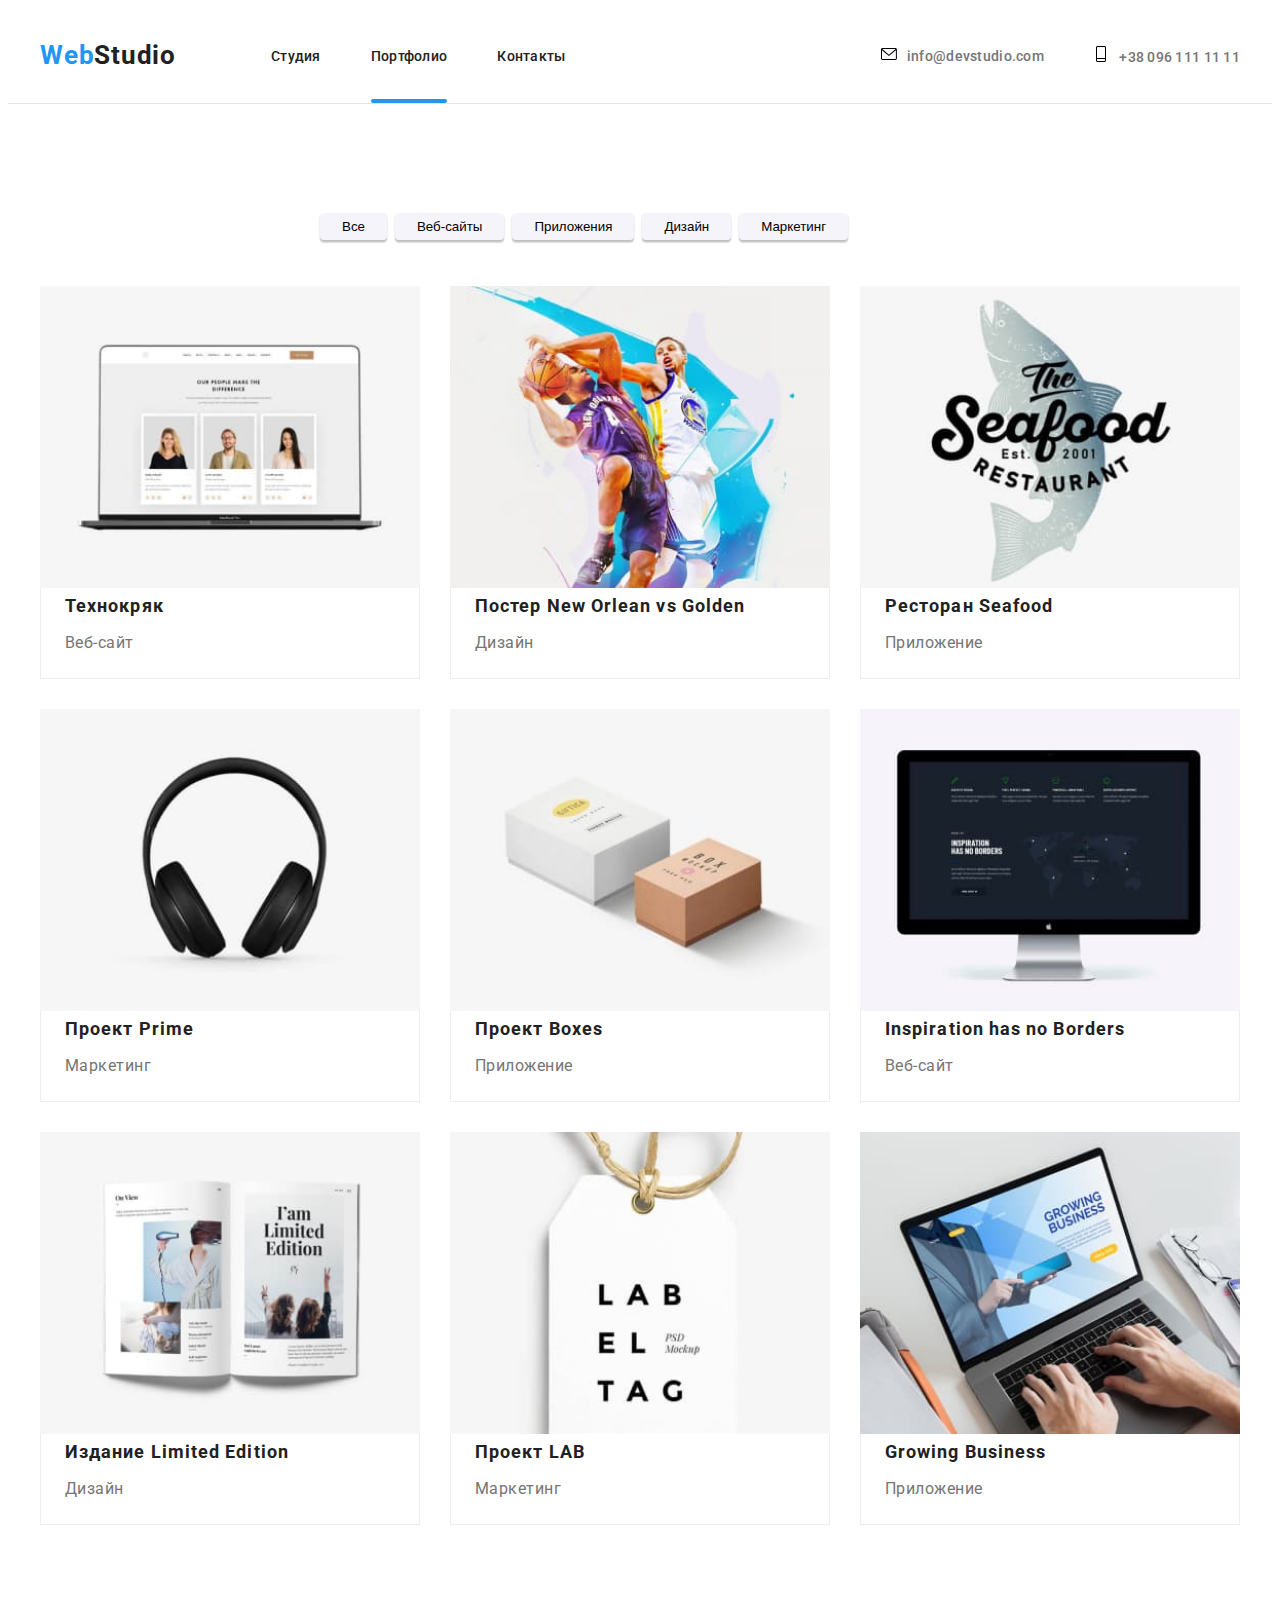
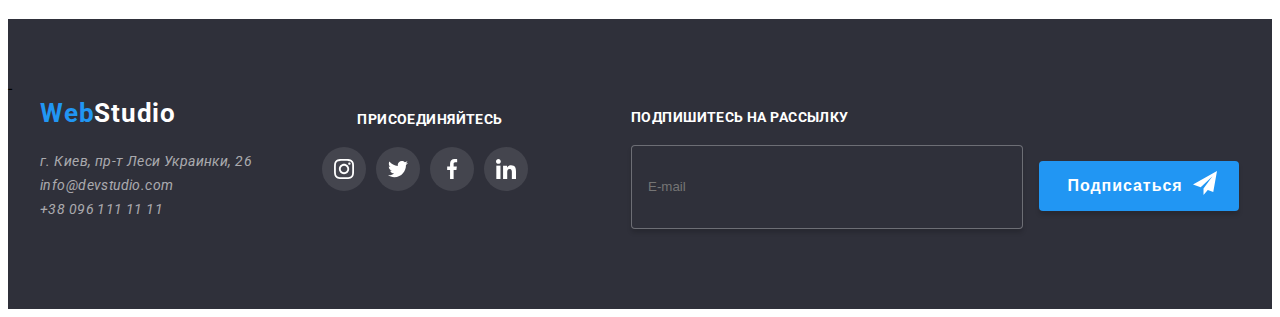
==== commit a701cc42: "закінчив хедер без вікна" ====
--- a/portfolio.html
+++ b/portfolio.html
@@ -16,7 +16,7 @@
 </head>
 
 <body>
-    <!--<header class="header">
+    <header class="header">
         <div class="header__container  container ">
             <nav class="header__nav">
                 <a href="" class="header__logo link">Web<span class="header__spanlogo">Studio</span></a>
@@ -49,7 +49,7 @@
                 </li>
             </ul>
         </div>
-    </header>-->
+    </header>
 
     <main class="projects">
         <div class="container">
--- a/css/main.min.css
+++ b/css/main.min.css
@@ -1,2 +1,2 @@
-:root{--primary-title-color: #ffffff;--second-title-color: #2f303a;--third-title-color: #e5e5e5;--fourth-title-color: #f5f4fa;--prymary-text-color: #212121;--second-text-color: #757575;--third-text-color: #ffffff;--fourth-text-color: #2196f3}p,h1,h2,h3,h5,h6{margin:0}ul{margin:0;padding-left:0}img{display:block;width:100%;height:auto}body{font-family:"Raleway", sans-serif;font-family:"Roboto", sans-serif}.link{text-decoration:none;transition:250ms ease}.list{list-style:none}.last{margin-right:0}body{font-family:"Raleway", sans-serif;font-family:"Roboto", sans-serif}.container{width:100%;margin:0 auto;padding-left:15px;padding-right:15px}@media screen and (min-width: 480px){.container{width:480px}}@media screen and (min-width: 768px){.container{width:768px}}@media screen and (min-width: 1200px){.container{width:1200px}}.header{background:var(--primary-title-color);border-bottom:1px solid var(--third-title-color)}.header__container{display:flex;align-items:center;padding-top:32px;padding-bottom:32px}.header__nav{display:flex;align-items:center}.header__logo{font-weight:bold;font-size:26px;line-height:calc(31 / 26);letter-spacing:0.03em;color:var(--fourth-text-color);margin-left:0px;margin-right:95px}.header__spanlogo{font-weight:bold;font-size:26px;line-height:calc(31 / 26);letter-spacing:0.03em;color:var(--prymary-text-color)}.header__list{display:flex;align-items:center}.header__item{margin-right:50px}.header__link{font-weight:500;font-size:14px;line-height:calc(16 / 14);letter-spacing:0.02em;color:var(--prymary-text-color);position:relative;transition:250ms ease}.header__link:hover,.header__link:focus{color:var(--fourth-text-color)}.header__current::after{content:"";position:absolute;width:100%;height:4px;border-radius:2px;background-color:var(--fourth-text-color);display:block;bottom:-41px}.header__contacts{display:flex;margin-left:auto;align-items:center}.header__mail{font-weight:500;font-size:14px;line-height:calc(16 / 14);letter-spacing:0.02em;color:var(--second-text-color);display:flex}.header__mail:hover,.header__mail:focus{color:var(--fourth-text-color);fill:var(--fourth-text-color)}.header__tel{font-weight:500;font-size:14px;line-height:calc(16 / 14);letter-spacing:0.02em;color:var(--second-text-color);margin-left:52px}.header__tel:hover,.header__tel:focus{color:var(--fourth-text-color);fill:var(--fourth-text-color)}.header__svg{margin-right:10px}.main{background:var(--fourth-title-color)}.main .hero{width:100%;background-image:linear-gradient(to right, rgba(47,48,58,0.4), rgba(47,48,58,0.4)),url(../images/we.jpg);background-repeat:no-repeat;background-position:center;background-size:cover;padding-top:200px;padding-bottom:200px}.hero__tittle{font-weight:900;font-size:44px;line-height:calc(60 / 44);text-align:center;letter-spacing:0.06em;color:var(--third-text-color);max-width:696px;margin-left:auto;margin-right:auto}.hero__btn{background-color:var(--fourth-text-color);cursor:pointer;font-weight:bold;font-size:16px;line-height:calc(30 / 16);display:flex;align-items:center;text-align:center;letter-spacing:0.06em;color:var(--third-text-color);border:none;border-radius:4px;padding:10px 32px;margin-top:40px;margin-left:auto;margin-right:auto;transition:250ms ease}.hero__btn:hover,.hero__btn:focus{background:#188ce8;color:var(--third-text-color)}.works{background:var(--primary-title-color);padding-top:60px;padding-bottom:60px}.works .works__list{align-items:center}@media screen and (min-width: 768px){.works .works__list{display:flex;flex-wrap:wrap;margin-left:-30px}}@media screen and (max-width: 1199px){.works__apps{display:none}}.works__item{width:100%}@media screen and (min-width: 768px){.works__item{flex-basis:calc(100% / 2 - 30px);margin-top:30px;margin-left:30px}}@media screen and (min-width: 1200px){.works__item{flex-basis:calc(100% / 4 - 30px);margin-top:30px;margin-left:30px}}.works__icon{width:100%;height:120px;background:var(--fourth-title-color);margin-bottom:30px;padding-left:100px;padding-right:100px;padding-bottom:25px;padding-top:25px}.works-icon__svg{width:100%;height:70px;background:var(--fourth-title-color);margin-bottom:30px;background-repeat:no-repeat;background-position:center;margin-right:auto;margin-left:auto}.works-icon__tittle{font-weight:bold;font-size:14px;line-height:calc(16 / 14);letter-spacing:0.03em;text-transform:uppercase;color:var(--prymary-text-color);margin-bottom:10px;text-align:center}@media screen and (min-width: 768px){.works-icon__tittle{text-align:left}}.works-icon__text{font-weight:normal;font-size:14px;line-height:calc(24 / 14);letter-spacing:0.03em;color:var(--second-text-color);width:100%;margin-bottom:30px}.works__tittle{font-weight:bold;font-size:36px;line-height:calc(42 / 36);text-align:center;letter-spacing:0.03em;color:var(--prymary-text-color);margin-top:94px;margin-bottom:50px}.works__image{position:relative;justify-content:center;margin-left:30px}.works-image__div{width:370px;height:70px;background:#2f303acc;position:absolute;bottom:0px}.works-image__tittle{font-size:14px;font-style:normal;font-weight:700;line-height:16px;letter-spacing:0.03em;text-align:center;color:#ffffff;margin-top:27px}.team{padding-top:60px;padding-bottom:60px;background:var(--fourth-title-color)}.team .team__list{align-items:center}@media screen and (min-width: 768px){.team .team__list{display:flex;flex-wrap:wrap;margin-left:-30px}}.team__tittle{font-weight:bold;font-size:36px;line-height:calc(42 / 36);text-align:center;letter-spacing:0.03em;color:var(--prymary-text-color)}.team__item{background:var(--primary-title-color);width:100%}@media screen and (max-width: 768px){.team__item{margin-top:30px}}@media screen and (min-width: 768px){.team__item{flex-basis:calc(100% / 2 - 30px);margin-left:30px;margin-top:30px}}@media screen and (min-width: 1200px){.team__item{flex-basis:calc(100% / 4 - 30px);margin-left:30px;margin-top:30px}}.team__image{padding:30px 30px;box-shadow:0px 1px 3px rgba(0,0,0,0.12),0px 1px 1px rgba(0,0,0,0.14),0px 2px 1px rgba(0,0,0,0.2);border-radius:0px 0px 4px 4px;border-top:none}.team-image__tittle{font-weight:500;font-size:16px;line-height:calc(19 / 16);text-align:center;letter-spacing:0.03em;color:var(--prymary-text-color)}.team-image__text{font-weight:normal;font-size:16px;line-height:calc(19 / 16);text-align:center;letter-spacing:0.03em;color:var(--second-text-color);margin-top:10px;margin-bottom:16px}.team-social__list{display:flex;justify-content:center}.team-social__item{width:44px;height:44px}.team-social__item+.team-social__item{margin-left:10px}.team-social__link{width:100%;height:100%;border-radius:50%;background:var(--primary-title-color);display:flex;background-repeat:no-repeat;align-items:center;justify-content:center}.team-social__link:focus,.team-social__link:hover{background:var(--fourth-text-color)}.team-social__icon{width:20px;height:20px;background-repeat:no-repeat;fill:#afb1b8}.team-social__link:focus .team-social__icon,.team-social__link:hover .team-social__icon{fill:var(--third-text-color)}.clients{background:var(--primary-title-color);padding-top:60px;padding-bottom:60px}.clients .clients__list{align-items:center}@media screen and (min-width: 320px){.clients .clients__list{display:flex;flex-wrap:wrap;margin-left:-30px}}.clients__tittle{font-weight:bold;font-size:36px;line-height:calc(42 / 36);text-align:center;letter-spacing:0.03em;color:var(--prymary-text-color)}.clients__item{width:100%;border:1px solid #afb1b8;box-sizing:border-box;border-radius:4px;padding-top:16px;padding-bottom:16px;padding-left:32px;padding-right:32px;position:relative;transition:250ms ease}@media screen and (max-width: 768px){.clients__item{margin-top:30px}}@media screen and (min-width: 320px){.clients__item{flex-basis:calc(100% / 2 - 30px);margin-left:30px;margin-top:30px}}@media screen and (min-width: 768px){.clients__item{flex-basis:calc(100% / 3 - 30px);margin-left:30px;margin-top:30px}}@media screen and (min-width: 1200px){.clients__item{flex-basis:calc(100% / 6 - 30px);margin-left:30px;margin-top:30px}}.clients__svg{width:100%;height:60px;justify-content:center;align-items:center;text-align:center;background-repeat:no-repeat;background-position:center;fill:#afb1b8;transition:fill 250ms ease}.clients__item:hover,.clients__item:focus{border:1px solid var(--fourth-text-color);border-radius:4px}.clients__item:hover .clients__svg,.clients__item:focus .clients__svg{fill:var(--fourth-text-color)}.footer{background:var(--second-title-color);padding:60px 0 60px 0}@media screen and (max-width: 768px){.footer .footer__contacts{align-items:center;justify-content:center;text-align:center}}@media screen and (min-width: 1200px){.footer .footer__contacts{display:flex}}.footer__logo{font-weight:bold;font-size:26px;line-height:calc(31 / 26);letter-spacing:0.03em;color:var(--fourth-text-color);margin-bottom:20px;display:block}@media screen and (max-width: 768px){.footer__logo{text-align:center;padding-left:95px}}@media screen and (min-width: 768px){.footer__logo{padding-left:100px}}@media screen and (min-width: 1200px){.footer__logo{padding-left:0px}}.footer__spanlogo{color:var(--third-text-color)}@media screen and (max-width: 768px){.footer__contacts{text-align:center;justify-content:center}}@media screen and (min-width: 768px){.footer-contacts__general{display:flex;padding-bottom:60px;padding-left:60px;padding-right:74px;justify-content:space-between}}@media screen and (min-width: 1200px){.footer-contacts__general{padding-left:0px;padding-right:0px;padding-bottom:0}}@media screen and (min-width: 768px){.footer-contacts__list{text-align:center}}@media screen and (min-width: 1200px){.footer-contacts__list{text-align:start;margin-right:70px}}.footer__link{font-weight:normal;margin-top:9px;font-size:14px;line-height:calc(24 / 14);letter-spacing:0.03em;color:rgba(255,255,255,0.6)}.footer__link:hover{color:var(--third-text-color)}@media screen and (max-width: 768px){.footer__social{text-align:center;justify-content:center;margin-top:60px;margin-bottom:60px}}@media screen and (min-width: 768px){.footer__social{text-align:center;justify-content:center;margin-top:-38px}}.footer-social__tittle{font-weight:bold;font-size:14px;line-height:16px;letter-spacing:0.03em;color:#ffffff;margin-bottom:20px}.footer-social__list{display:flex}@media screen and (max-width: 768px){.footer-social__list{text-align:center;justify-content:center}}.footer-social__item{width:44px;height:44px;margin-right:10px}.footer-social__link{width:100%;height:100%;border-radius:50%;background:rgba(255,255,255,0.1);display:flex;align-items:center;justify-content:center}.footer-social__link:focus,.footer-social__link:hover{background:var(--fourth-text-color)}.footer-social__icon{fill:var(--primary-title-color);width:20px;height:20px;background-position:center;background-repeat:no-repeat}@media screen and (min-width: 768px){.footer__subscribe{justify-content:center;align-items:center;text-align:center}}@media screen and (min-width: 1200px){.footer__subscribe{margin-top:-40px;margin-left:93px}}.footer-subscribe__tittle{font-weight:bold;font-size:14px;line-height:16px;letter-spacing:0.03em;color:#ffffff;margin-bottom:20px}@media screen and (min-width: 1200px){.footer-subscribe__tittle{text-align:start}}.footer-subscribe__input{width:358px;height:50px;border:1px solid #ffffff4d;border-radius:4px;background:var(--second-title-color);padding:16px;box-shadow:0px 4px 4px 0px #00000026;color:#ffffff99}@media screen and (max-width: 768px){.footer-subscribe__input{width:100%;margin-bottom:20px}}@media screen and (min-width: 768px){.footer-subscribe__input{justify-content:center;width:100%;margin-bottom:20px}}@media screen and (min-width: 1200px){.footer-subscribe__input{width:358px}}.footer-subscribe__btn{width:200px;height:50px;margin-left:12px;border-radius:4px;background-color:var(--fourth-text-color);box-shadow:0px 4px 4px 0px #00000026;border:none;color:#ffffff;font-size:16px;font-style:normal;font-weight:700;line-height:30px;letter-spacing:0.06em;position:relative}.footer-btn__icon::after{content:url("../images/send.svg");margin-left:10px;position:absolute;margin-right:28px}.footer-btn__icon{margin-left:-28px}.projects{background:var(--primary-title-color);padding-top:60px;padding-bottom:60px}.projects__link{align-items:center;margin-bottom:16px}@media screen and (min-width: 320px){.projects__link{display:flex;flex-wrap:wrap}}@media screen and (min-width: 768px){.projects__link{display:flex;margin-left:64px}}@media screen and (min-width: 1200px){.projects__link{display:flex;margin-left:280px}}.projects-link__item{background:var(--primary-title-color)}@media screen and (min-width: 320px){.projects-link__item{margin-top:15px;margin-right:8px;justify-content:start}}@media screen and (min-width: 768px){.projects-link__item{display:flex;margin-right:8px}}@media screen and (min-width: 1200px){.projects-link__item{display:flex;margin-right:8px}}.projects-link__btn{background:var(--fourth-title-color);cursor:pointer;border:none;padding:6px 22px;border-radius:4px;box-shadow:0px 3px 1px rgba(0,0,0,0.1),0px 1px 2px rgba(0,0,0,0.08),0px 2px 2px rgba(0,0,0,0.12);transition:250ms ease}.projects-link__btn:hover,.projects-link__btn:focus{background:var(--fourth-text-color);color:var(--third-text-color)}.projects__list{align-items:center}@media screen and (min-width: 768px){.projects__list{display:flex;flex-wrap:wrap;margin-left:-30px}}.projects__item{background:var(--primary-title-color);width:100%;transition:250ms cubic-bezier(0.4, 0, 0.2, 1)}@media screen and (max-width: 768px){.projects__item{margin-top:30px}}@media screen and (min-width: 768px){.projects__item{flex-basis:calc(100% / 2 - 30px);margin-left:30px;margin-top:30px}}@media screen and (min-width: 1200px){.projects__item{flex-basis:calc(100% / 3 - 30px);margin-left:30px;margin-top:30px}}.projects__item:hover{box-shadow:0px 1px 1px rgba(0,0,0,0.12),0px 4px 4px rgba(0,0,0,0.06),1px 4px 6px rgba(0,0,0,0.16)}.projects__item:hover .projects-hover__text{transform:translateY(0)}.projects-item__hover{position:relative;overflow:hidden}.projects-hover__text{color:var(--third-text-color);background:#2196f3e5;font-family:Roboto;font-size:18px;font-style:normal;font-weight:400;line-height:28px;letter-spacing:0.03em;text-align:left;position:absolute;top:0;bottom:0;left:0;padding-right:24px;padding-left:24px;padding-top:63px;padding-bottom:63px;transform:translateY(100%);transition:transform 250ms linear}.projects-item__name{border:1px solid #eeeeee;border-top:none;padding-top:20}.projects-name__tittle{font-weight:bold;font-size:18px;line-height:calc(36 / 18);letter-spacing:0.06em;color:var(--prymary-text-color);margin-bottom:4px;margin-right:24px;margin-left:24px}.projects-name__text{font-weight:normal;font-size:16px;line-height:calc(30 / 16);letter-spacing:0.03em;color:var(--second-text-color);margin-top:0px;margin-right:24px;margin-left:24px;margin-bottom:20px}.backdrop{position:fixed;width:100vw;height:100vh;background:#00000033;top:0;display:flex;align-items:center;justify-content:center;transition:opacity 250ms ease-in-out, visibility 250ms ease-in-out}.backdrop.is-hidden{opacity:0;visibility:hidden;pointer-events:none}.backdrop.is-hidden .modal{transform:scale(2)}.modal{position:relative;width:528px;min-height:581px;background-color:#fff;border-radius:4px;transform:scale(1);transition:transform 300ms ease;padding:40px}.modal__tittle{color:var(--prymary-text-color);font-size:20px;font-style:normal;font-weight:700;line-height:23px;letter-spacing:0.03em;text-align:center;margin-bottom:12px}.modal__data{display:block;position:relative}.modal__label{font-size:12px;font-style:normal;font-weight:400;line-height:14px;letter-spacing:0.01em;text-align:left;color:var(--second-text-color)}.modal__input{width:448px;height:40px;margin-bottom:10px;border-radius:4px;border:1px solid #21212133;margin-top:4px;display:inline-block;padding-left:42px;outline:none}.modal__input:hover,.modal__input:focus{border:1px solid var(--fourth-text-color);border-radius:4px;transition:250ms cubic-bezier(0.4, 0, 0.2, 1)}.modal__input:hover+.modal-input__icon,.modal__input:focus+.modal-input__icon{fill:var(--fourth-text-color);transition:250ms cubic-bezier(0.4, 0, 0.2, 1)}.modal-input__icon{position:absolute;width:18px;height:18px;left:10px;top:50%;transform:translateY(-70%)}.modal__texterea{width:448px;height:120px;border-radius:4px;border:1px solid #21212133;padding:12px 16px 12px 16px;resize:none;font-size:12px;font-style:normal;font-weight:400;margin-bottom:28px;margin-top:4px}.modal__checkbox:checked+.modal-checkbox__label span{background-color:var(--fourth-text-color);border:none}.modal-checkbox__label{font-size:14px;font-style:normal;font-weight:400;color:var(--second-text-color);display:flex}.modal-checkbox__label span{width:16px;height:15px;border-radius:3px;border:2px solid var(--second-title-color);margin-right:7px;display:flex;align-items:center}.modal-checkbox__icon{width:16px;height:15px;fill:var(--primary-title-color)}.modal-checkbox__link{color:var(--fourth-text-color);margin-left:7px}.modal__btn{background-color:var(--fourth-text-color);cursor:pointer;font-weight:bold;font-size:16px;line-height:calc(30 / 16);display:flex;align-items:center;text-align:center;letter-spacing:0.06em;color:var(--third-text-color);border:none;border-radius:4px;padding:10px 55px;margin-top:40px;margin-left:auto;margin-right:auto;transition:250ms ease;box-shadow:0px 4px 4px 0px #00000026}.modal__btn:hover,.modal__btn:focus{background:#188ce8;transition:250ms cubic-bezier(0.4, 0, 0.2, 1)}.modal__close{position:absolute;right:8px;top:8px;border-radius:50%;border:1px solid #0000001a;background:#ffffff;width:30px;height:30px;align-items:center;justify-content:center;display:flex}.modal__close:hover .modal-close__icon{fill:var(--fourth-text-color);transition:250ms cubic-bezier(0.4, 0, 0.2, 1)}.modal-close__icon{width:11px;height:11px}.hidden{position:absolute;width:1px;height:1px;margin:-1px;padding:0;overflow:hidden;border:0;clip:rect(0 0 0 0)}.hero__btn{background-color:var(--fourth-text-color);cursor:pointer;font-weight:bold;font-size:16px;line-height:calc(30 / 16);display:flex;align-items:center;text-align:center;letter-spacing:0.06em;color:var(--third-text-color);border:none;border-radius:4px;padding:10px 32px;margin-top:40px;margin-left:auto;margin-right:auto;transition:250ms ease}.hero__btn:hover,.hero__btn:focus{background:#188ce8;color:var(--third-text-color)}.modal__btn{background-color:var(--fourth-text-color);cursor:pointer;font-weight:bold;font-size:16px;line-height:calc(30 / 16);display:flex;align-items:center;text-align:center;letter-spacing:0.06em;color:var(--third-text-color);border:none;border-radius:4px;padding:10px 55px;margin-top:40px;margin-left:auto;margin-right:auto;transition:250ms ease;box-shadow:0px 4px 4px 0px #00000026}.modal__btn:hover,.modal__btn:focus{background:#188ce8;transition:250ms cubic-bezier(0.4, 0, 0.2, 1)}.footer-subscribe__btn{width:200px;height:50px;margin-left:12px;border-radius:4px;background-color:var(--fourth-text-color);box-shadow:0px 4px 4px 0px #00000026;border:none;color:#ffffff;font-size:16px;font-style:normal;font-weight:700;line-height:30px;letter-spacing:0.06em;position:relative}.header__logo{font-weight:bold;font-size:26px;line-height:calc(31 / 26);letter-spacing:0.03em;color:var(--fourth-text-color);margin-left:0px;margin-right:95px}.header__spanlogo{font-weight:bold;font-size:26px;line-height:calc(31 / 26);letter-spacing:0.03em;color:var(--prymary-text-color)}.footer__logo{font-weight:bold;font-size:26px;line-height:calc(31 / 26);letter-spacing:0.03em;color:var(--fourth-text-color);margin-left:0px;margin-right:95px;margin-bottom:20px;display:block}.footer__spanlogo{color:var(--third-text-color)}.team{background:var(--fourth-title-color);padding-top:94px;padding-bottom:94px}.works{background:var(--primary-title-color);padding-top:94px;padding-bottom:94px}.clients{background:var(--primary-title-color);padding-top:94px;padding-bottom:94px}.projects{background:var(--primary-title-color);padding-top:94px;padding-bottom:94px}.team-social__link{width:100%;height:100%;border-radius:50%;background:var(--primary-title-color);display:flex;background-repeat:no-repeat;align-items:center;justify-content:center}.team-social__link:focus,.team-social__link:hover{background:var(--fourth-text-color)}.team-social__icon{width:20px;height:20px;background-repeat:no-repeat;fill:#afb1b8}.team-social__link:focus .team-social__icon,.team-social__link:hover .team-social__icon{fill:var(--third-text-color)}.footer-social__list{display:flex}.footer-social__item{width:44px;height:44px;margin-right:10px}.footer-social__link{width:100%;height:100%;border-radius:50%;background:rgba(255,255,255,0.1);display:flex;align-items:center;justify-content:center}.footer-social__link:focus,.footer-social__link:hover{background:var(--fourth-text-color)}.footer-social__icon{fill:var(--primary-title-color);width:20px;height:20px;background-position:center;background-repeat:no-repeat}
+:root{--primary-title-color: #ffffff;--second-title-color: #2f303a;--third-title-color: #e5e5e5;--fourth-title-color: #f5f4fa;--prymary-text-color: #212121;--second-text-color: #757575;--third-text-color: #ffffff;--fourth-text-color: #2196f3}p,h1,h2,h3,h5,h6{margin:0}ul{margin:0;padding-left:0}img{display:block;width:100%;height:auto}body{font-family:"Raleway", sans-serif;font-family:"Roboto", sans-serif}.link{text-decoration:none;transition:250ms ease}.list{list-style:none}.last{margin-right:0}body{font-family:"Raleway", sans-serif;font-family:"Roboto", sans-serif}.container{width:100%;margin:0 auto;padding-left:15px;padding-right:15px}@media screen and (min-width: 480px){.container{width:480px}}@media screen and (min-width: 768px){.container{width:768px}}@media screen and (min-width: 1200px){.container{width:1200px}}.header{background:var(--primary-title-color);border-bottom:1px solid var(--third-title-color)}.header__container{display:flex;align-items:center;padding-top:32px;padding-bottom:32px}.header__nav{display:flex;align-items:center}.header__logo{font-weight:bold;font-size:26px;line-height:calc(31 / 26);letter-spacing:0.03em;color:var(--fourth-text-color);margin-left:0px;margin-right:95px}.header__spanlogo{font-weight:bold;font-size:26px;line-height:calc(31 / 26);letter-spacing:0.03em;color:var(--prymary-text-color)}.header__list{display:flex;align-items:center}@media (max-width: 767px){.header__list{display:none}}.header__item{margin-right:50px}.header__link{font-weight:500;font-size:14px;line-height:calc(16 / 14);letter-spacing:0.02em;color:var(--prymary-text-color);position:relative;transition:250ms ease}.header__link:hover,.header__link:focus{color:var(--fourth-text-color)}.header__current::after{content:"";position:absolute;width:100%;height:4px;border-radius:2px;background-color:var(--fourth-text-color);display:block}@media screen and (min-width: 768px){.header__current::after{bottom:-42px}}@media screen and (min-width: 1200px){.header__current::after{bottom:-39px}}.header__contacts{margin-left:auto;align-items:center}@media (max-width: 767px){.header__contacts{display:none}}@media screen and (min-width: 1200px){.header__contacts{display:flex}}.header__mail{font-weight:500;font-size:14px;line-height:calc(16 / 14);letter-spacing:0.02em;color:var(--second-text-color);display:flex}.header__mail:hover,.header__mail:focus{color:var(--fourth-text-color);fill:var(--fourth-text-color)}.header__tel{font-weight:500;font-size:14px;line-height:calc(16 / 14);letter-spacing:0.02em;color:var(--second-text-color)}@media screen and (min-width: 1200px){.header__tel{margin-left:52px}}.header__tel:hover,.header__tel:focus{color:var(--fourth-text-color);fill:var(--fourth-text-color)}.header__svg{margin-right:10px}.main{background:var(--fourth-title-color)}.main .hero{width:100%;background-image:linear-gradient(to right, rgba(47,48,58,0.4), rgba(47,48,58,0.4)),url(../images/we.jpg);background-repeat:no-repeat;background-position:center;background-size:cover;padding-top:200px;padding-bottom:200px}.hero__tittle{font-weight:900;font-size:44px;line-height:calc(60 / 44);text-align:center;letter-spacing:0.06em;color:var(--third-text-color);max-width:696px;margin-left:auto;margin-right:auto}@media screen and (max-width: 1200px){.hero__tittle{font-size:26px;max-width:360px}}.hero__btn{background-color:var(--fourth-text-color);cursor:pointer;font-weight:bold;font-size:16px;line-height:calc(30 / 16);display:flex;align-items:center;text-align:center;letter-spacing:0.06em;color:var(--third-text-color);border:none;border-radius:4px;padding:10px 32px;margin-top:40px;margin-left:auto;margin-right:auto;transition:250ms ease}.hero__btn:hover,.hero__btn:focus{background:#188ce8;color:var(--third-text-color)}.works{background:var(--primary-title-color);padding-top:60px;padding-bottom:60px}.works .works__list{align-items:center}@media screen and (min-width: 768px){.works .works__list{display:flex;flex-wrap:wrap;margin-left:-30px}}@media screen and (max-width: 1199px){.works__apps{display:none}}.works__item{width:100%}@media screen and (min-width: 768px){.works__item{flex-basis:calc(100% / 2 - 30px);margin-top:30px;margin-left:30px}}@media screen and (min-width: 1200px){.works__item{flex-basis:calc(100% / 4 - 30px);margin-top:30px;margin-left:30px}}.works__icon{width:100%;height:120px;background:var(--fourth-title-color);margin-bottom:30px;padding-left:100px;padding-right:100px;padding-bottom:25px;padding-top:25px}.works-icon__svg{width:100%;height:70px;background:var(--fourth-title-color);margin-bottom:30px;background-repeat:no-repeat;background-position:center;margin-right:auto;margin-left:auto}.works-icon__tittle{font-weight:bold;font-size:14px;line-height:calc(16 / 14);letter-spacing:0.03em;text-transform:uppercase;color:var(--prymary-text-color);margin-bottom:10px;text-align:center}@media screen and (min-width: 768px){.works-icon__tittle{text-align:left}}.works-icon__text{font-weight:normal;font-size:14px;line-height:calc(24 / 14);letter-spacing:0.03em;color:var(--second-text-color);width:100%;margin-bottom:30px}.works__tittle{font-weight:bold;font-size:36px;line-height:calc(42 / 36);text-align:center;letter-spacing:0.03em;color:var(--prymary-text-color);margin-top:94px;margin-bottom:50px}.works__image{position:relative;justify-content:center;margin-left:30px}.works-image__div{width:370px;height:70px;background:#2f303acc;position:absolute;bottom:0px}.works-image__tittle{font-size:14px;font-style:normal;font-weight:700;line-height:16px;letter-spacing:0.03em;text-align:center;color:#ffffff;margin-top:27px}.team{padding-top:60px;padding-bottom:60px;background:var(--fourth-title-color)}.team .team__list{align-items:center}@media screen and (min-width: 768px){.team .team__list{display:flex;flex-wrap:wrap;margin-left:-30px}}.team__tittle{font-weight:bold;font-size:36px;line-height:calc(42 / 36);text-align:center;letter-spacing:0.03em;color:var(--prymary-text-color)}.team__item{background:var(--primary-title-color);width:100%}@media screen and (max-width: 768px){.team__item{margin-top:30px}}@media screen and (min-width: 768px){.team__item{flex-basis:calc(100% / 2 - 30px);margin-left:30px;margin-top:30px}}@media screen and (min-width: 1200px){.team__item{flex-basis:calc(100% / 4 - 30px);margin-left:30px;margin-top:30px}}.team__image{padding:30px 30px;box-shadow:0px 1px 3px rgba(0,0,0,0.12),0px 1px 1px rgba(0,0,0,0.14),0px 2px 1px rgba(0,0,0,0.2);border-radius:0px 0px 4px 4px;border-top:none}.team-image__tittle{font-weight:500;font-size:16px;line-height:calc(19 / 16);text-align:center;letter-spacing:0.03em;color:var(--prymary-text-color)}.team-image__text{font-weight:normal;font-size:16px;line-height:calc(19 / 16);text-align:center;letter-spacing:0.03em;color:var(--second-text-color);margin-top:10px;margin-bottom:16px}.team-social__list{display:flex;justify-content:center}.team-social__item{width:44px;height:44px}.team-social__item+.team-social__item{margin-left:10px}.team-social__link{width:100%;height:100%;border-radius:50%;background:var(--primary-title-color);display:flex;background-repeat:no-repeat;align-items:center;justify-content:center}.team-social__link:focus,.team-social__link:hover{background:var(--fourth-text-color)}.team-social__icon{width:20px;height:20px;background-repeat:no-repeat;fill:#afb1b8}.team-social__link:focus .team-social__icon,.team-social__link:hover .team-social__icon{fill:var(--third-text-color)}.clients{background:var(--primary-title-color);padding-top:60px;padding-bottom:60px}.clients .clients__list{align-items:center}@media screen and (min-width: 320px){.clients .clients__list{display:flex;flex-wrap:wrap;margin-left:-30px}}.clients__tittle{font-weight:bold;font-size:36px;line-height:calc(42 / 36);text-align:center;letter-spacing:0.03em;color:var(--prymary-text-color)}.clients__item{width:100%;border:1px solid #afb1b8;box-sizing:border-box;border-radius:4px;padding-top:16px;padding-bottom:16px;padding-left:32px;padding-right:32px;position:relative;transition:250ms ease}@media screen and (max-width: 768px){.clients__item{margin-top:30px}}@media screen and (min-width: 320px){.clients__item{flex-basis:calc(100% / 2 - 30px);margin-left:30px;margin-top:30px}}@media screen and (min-width: 768px){.clients__item{flex-basis:calc(100% / 3 - 30px);margin-left:30px;margin-top:30px}}@media screen and (min-width: 1200px){.clients__item{flex-basis:calc(100% / 6 - 30px);margin-left:30px;margin-top:30px}}.clients__svg{width:100%;height:60px;justify-content:center;align-items:center;text-align:center;background-repeat:no-repeat;background-position:center;fill:#afb1b8;transition:fill 250ms ease}.clients__item:hover,.clients__item:focus{border:1px solid var(--fourth-text-color);border-radius:4px}.clients__item:hover .clients__svg,.clients__item:focus .clients__svg{fill:var(--fourth-text-color)}.footer{background:var(--second-title-color);padding:60px 0 60px 0}@media screen and (max-width: 768px){.footer .footer__contacts{align-items:center;justify-content:center;text-align:center}}@media screen and (min-width: 1200px){.footer .footer__contacts{display:flex}}.footer__logo{font-weight:bold;font-size:26px;line-height:calc(31 / 26);letter-spacing:0.03em;color:var(--fourth-text-color);margin-bottom:20px;display:block}@media screen and (max-width: 768px){.footer__logo{text-align:center;padding-left:95px}}@media screen and (min-width: 768px){.footer__logo{padding-left:100px}}@media screen and (min-width: 1200px){.footer__logo{padding-left:0px}}.footer__spanlogo{color:var(--third-text-color)}@media screen and (max-width: 768px){.footer__contacts{text-align:center;justify-content:center}}@media screen and (min-width: 768px){.footer-contacts__general{display:flex;padding-bottom:60px;padding-left:60px;padding-right:74px;justify-content:space-between}}@media screen and (min-width: 1200px){.footer-contacts__general{padding-left:0px;padding-right:0px;padding-bottom:0}}@media screen and (min-width: 768px){.footer-contacts__list{text-align:center}}@media screen and (min-width: 1200px){.footer-contacts__list{text-align:start;margin-right:70px}}.footer__link{font-weight:normal;margin-top:9px;font-size:14px;line-height:calc(24 / 14);letter-spacing:0.03em;color:rgba(255,255,255,0.6)}.footer__link:hover{color:var(--third-text-color)}@media screen and (max-width: 768px){.footer__social{text-align:center;justify-content:center;margin-top:60px;margin-bottom:60px}}@media screen and (min-width: 768px){.footer__social{text-align:center;justify-content:center;margin-top:-38px}}.footer-social__tittle{font-weight:bold;font-size:14px;line-height:16px;letter-spacing:0.03em;color:#ffffff;margin-bottom:20px}.footer-social__list{display:flex}@media screen and (max-width: 768px){.footer-social__list{text-align:center;justify-content:center}}.footer-social__item{width:44px;height:44px;margin-right:10px}.footer-social__link{width:100%;height:100%;border-radius:50%;background:rgba(255,255,255,0.1);display:flex;align-items:center;justify-content:center}.footer-social__link:focus,.footer-social__link:hover{background:var(--fourth-text-color)}.footer-social__icon{fill:var(--primary-title-color);width:20px;height:20px;background-position:center;background-repeat:no-repeat}@media screen and (min-width: 768px){.footer__subscribe{justify-content:center;align-items:center;text-align:center}}@media screen and (min-width: 1200px){.footer__subscribe{margin-top:-40px;margin-left:93px}}.footer-subscribe__tittle{font-weight:bold;font-size:14px;line-height:16px;letter-spacing:0.03em;color:#ffffff;margin-bottom:20px}@media screen and (min-width: 1200px){.footer-subscribe__tittle{text-align:start}}.footer-subscribe__input{width:358px;height:50px;border:1px solid #ffffff4d;border-radius:4px;background:var(--second-title-color);padding:16px;box-shadow:0px 4px 4px 0px #00000026;color:#ffffff99}@media screen and (max-width: 768px){.footer-subscribe__input{width:100%;margin-bottom:20px}}@media screen and (min-width: 768px){.footer-subscribe__input{justify-content:center;width:100%;margin-bottom:20px}}@media screen and (min-width: 1200px){.footer-subscribe__input{width:358px}}.footer-subscribe__btn{width:200px;height:50px;margin-left:12px;border-radius:4px;background-color:var(--fourth-text-color);box-shadow:0px 4px 4px 0px #00000026;border:none;color:#ffffff;font-size:16px;font-style:normal;font-weight:700;line-height:30px;letter-spacing:0.06em;position:relative}.footer-btn__icon::after{content:url("../images/send.svg");margin-left:10px;position:absolute;margin-right:28px}.footer-btn__icon{margin-left:-28px}.projects{background:var(--primary-title-color);padding-top:60px;padding-bottom:60px}.projects__link{align-items:center;margin-bottom:16px}@media screen and (min-width: 320px){.projects__link{display:flex;flex-wrap:wrap}}@media screen and (min-width: 768px){.projects__link{display:flex;margin-left:64px}}@media screen and (min-width: 1200px){.projects__link{display:flex;margin-left:280px}}.projects-link__item{background:var(--primary-title-color)}@media screen and (min-width: 320px){.projects-link__item{margin-top:15px;margin-right:8px;justify-content:start}}@media screen and (min-width: 768px){.projects-link__item{display:flex;margin-right:8px}}@media screen and (min-width: 1200px){.projects-link__item{display:flex;margin-right:8px}}.projects-link__btn{background:var(--fourth-title-color);cursor:pointer;border:none;padding:6px 22px;border-radius:4px;box-shadow:0px 3px 1px rgba(0,0,0,0.1),0px 1px 2px rgba(0,0,0,0.08),0px 2px 2px rgba(0,0,0,0.12);transition:250ms ease}.projects-link__btn:hover,.projects-link__btn:focus{background:var(--fourth-text-color);color:var(--third-text-color)}.projects__list{align-items:center}@media screen and (min-width: 768px){.projects__list{display:flex;flex-wrap:wrap;margin-left:-30px}}.projects__item{background:var(--primary-title-color);width:100%;transition:250ms cubic-bezier(0.4, 0, 0.2, 1)}@media screen and (max-width: 768px){.projects__item{margin-top:30px}}@media screen and (min-width: 768px){.projects__item{flex-basis:calc(100% / 2 - 30px);margin-left:30px;margin-top:30px}}@media screen and (min-width: 1200px){.projects__item{flex-basis:calc(100% / 3 - 30px);margin-left:30px;margin-top:30px}}.projects__item:hover{box-shadow:0px 1px 1px rgba(0,0,0,0.12),0px 4px 4px rgba(0,0,0,0.06),1px 4px 6px rgba(0,0,0,0.16)}.projects__item:hover .projects-hover__text{transform:translateY(0)}.projects-item__hover{position:relative;overflow:hidden}.projects-hover__text{color:var(--third-text-color);background:#2196f3e5;font-family:Roboto;font-size:18px;font-style:normal;font-weight:400;line-height:28px;letter-spacing:0.03em;text-align:left;position:absolute;top:0;bottom:0;left:0;padding-right:24px;padding-left:24px;padding-top:63px;padding-bottom:63px;transform:translateY(100%);transition:transform 250ms linear}.projects-item__name{border:1px solid #eeeeee;border-top:none;padding-top:20}.projects-name__tittle{font-weight:bold;font-size:18px;line-height:calc(36 / 18);letter-spacing:0.06em;color:var(--prymary-text-color);margin-bottom:4px;margin-right:24px;margin-left:24px}.projects-name__text{font-weight:normal;font-size:16px;line-height:calc(30 / 16);letter-spacing:0.03em;color:var(--second-text-color);margin-top:0px;margin-right:24px;margin-left:24px;margin-bottom:20px}.backdrop{position:fixed;width:100vw;height:100vh;background:#00000033;top:0;display:flex;align-items:center;justify-content:center;transition:opacity 250ms ease-in-out, visibility 250ms ease-in-out}.backdrop.is-hidden{opacity:0;visibility:hidden;pointer-events:none}.backdrop.is-hidden .modal{transform:scale(2)}.modal{position:relative;width:528px;min-height:581px;background-color:#fff;border-radius:4px;transform:scale(1);transition:transform 300ms ease;padding:40px}.modal__tittle{color:var(--prymary-text-color);font-size:20px;font-style:normal;font-weight:700;line-height:23px;letter-spacing:0.03em;text-align:center;margin-bottom:12px}.modal__data{display:block;position:relative}.modal__label{font-size:12px;font-style:normal;font-weight:400;line-height:14px;letter-spacing:0.01em;text-align:left;color:var(--second-text-color)}.modal__input{width:448px;height:40px;margin-bottom:10px;border-radius:4px;border:1px solid #21212133;margin-top:4px;display:inline-block;padding-left:42px;outline:none}.modal__input:hover,.modal__input:focus{border:1px solid var(--fourth-text-color);border-radius:4px;transition:250ms cubic-bezier(0.4, 0, 0.2, 1)}.modal__input:hover+.modal-input__icon,.modal__input:focus+.modal-input__icon{fill:var(--fourth-text-color);transition:250ms cubic-bezier(0.4, 0, 0.2, 1)}.modal-input__icon{position:absolute;width:18px;height:18px;left:10px;top:50%;transform:translateY(-70%)}.modal__texterea{width:448px;height:120px;border-radius:4px;border:1px solid #21212133;padding:12px 16px 12px 16px;resize:none;font-size:12px;font-style:normal;font-weight:400;margin-bottom:28px;margin-top:4px}.modal__checkbox:checked+.modal-checkbox__label span{background-color:var(--fourth-text-color);border:none}.modal-checkbox__label{font-size:14px;font-style:normal;font-weight:400;color:var(--second-text-color);display:flex}.modal-checkbox__label span{width:16px;height:15px;border-radius:3px;border:2px solid var(--second-title-color);margin-right:7px;display:flex;align-items:center}.modal-checkbox__icon{width:16px;height:15px;fill:var(--primary-title-color)}.modal-checkbox__link{color:var(--fourth-text-color);margin-left:7px}.modal__btn{background-color:var(--fourth-text-color);cursor:pointer;font-weight:bold;font-size:16px;line-height:calc(30 / 16);display:flex;align-items:center;text-align:center;letter-spacing:0.06em;color:var(--third-text-color);border:none;border-radius:4px;padding:10px 55px;margin-top:40px;margin-left:auto;margin-right:auto;transition:250ms ease;box-shadow:0px 4px 4px 0px #00000026}.modal__btn:hover,.modal__btn:focus{background:#188ce8;transition:250ms cubic-bezier(0.4, 0, 0.2, 1)}.modal__close{position:absolute;right:8px;top:8px;border-radius:50%;border:1px solid #0000001a;background:#ffffff;width:30px;height:30px;align-items:center;justify-content:center;display:flex}.modal__close:hover .modal-close__icon{fill:var(--fourth-text-color);transition:250ms cubic-bezier(0.4, 0, 0.2, 1)}.modal-close__icon{width:11px;height:11px}.hidden{position:absolute;width:1px;height:1px;margin:-1px;padding:0;overflow:hidden;border:0;clip:rect(0 0 0 0)}.hero__btn{background-color:var(--fourth-text-color);cursor:pointer;font-weight:bold;font-size:16px;line-height:calc(30 / 16);display:flex;align-items:center;text-align:center;letter-spacing:0.06em;color:var(--third-text-color);border:none;border-radius:4px;padding:10px 32px;margin-top:40px;margin-left:auto;margin-right:auto;transition:250ms ease}.hero__btn:hover,.hero__btn:focus{background:#188ce8;color:var(--third-text-color)}.modal__btn{background-color:var(--fourth-text-color);cursor:pointer;font-weight:bold;font-size:16px;line-height:calc(30 / 16);display:flex;align-items:center;text-align:center;letter-spacing:0.06em;color:var(--third-text-color);border:none;border-radius:4px;padding:10px 55px;margin-top:40px;margin-left:auto;margin-right:auto;transition:250ms ease;box-shadow:0px 4px 4px 0px #00000026}.modal__btn:hover,.modal__btn:focus{background:#188ce8;transition:250ms cubic-bezier(0.4, 0, 0.2, 1)}.footer-subscribe__btn{width:200px;height:50px;margin-left:12px;border-radius:4px;background-color:var(--fourth-text-color);box-shadow:0px 4px 4px 0px #00000026;border:none;color:#ffffff;font-size:16px;font-style:normal;font-weight:700;line-height:30px;letter-spacing:0.06em;position:relative}.header__logo{font-weight:bold;font-size:26px;line-height:calc(31 / 26);letter-spacing:0.03em;color:var(--fourth-text-color);margin-left:0px;margin-right:95px}.header__spanlogo{font-weight:bold;font-size:26px;line-height:calc(31 / 26);letter-spacing:0.03em;color:var(--prymary-text-color)}.footer__logo{font-weight:bold;font-size:26px;line-height:calc(31 / 26);letter-spacing:0.03em;color:var(--fourth-text-color);margin-left:0px;margin-right:95px;margin-bottom:20px;display:block}.footer__spanlogo{color:var(--third-text-color)}.team{background:var(--fourth-title-color);padding-top:94px;padding-bottom:94px}.works{background:var(--primary-title-color);padding-top:94px;padding-bottom:94px}.clients{background:var(--primary-title-color);padding-top:94px;padding-bottom:94px}.projects{background:var(--primary-title-color);padding-top:94px;padding-bottom:94px}.team-social__link{width:100%;height:100%;border-radius:50%;background:var(--primary-title-color);display:flex;background-repeat:no-repeat;align-items:center;justify-content:center}.team-social__link:focus,.team-social__link:hover{background:var(--fourth-text-color)}.team-social__icon{width:20px;height:20px;background-repeat:no-repeat;fill:#afb1b8}.team-social__link:focus .team-social__icon,.team-social__link:hover .team-social__icon{fill:var(--third-text-color)}.footer-social__list{display:flex}.footer-social__item{width:44px;height:44px;margin-right:10px}.footer-social__link{width:100%;height:100%;border-radius:50%;background:rgba(255,255,255,0.1);display:flex;align-items:center;justify-content:center}.footer-social__link:focus,.footer-social__link:hover{background:var(--fourth-text-color)}.footer-social__icon{fill:var(--primary-title-color);width:20px;height:20px;background-position:center;background-repeat:no-repeat}
 /*# sourceMappingURL=main.min.css.map */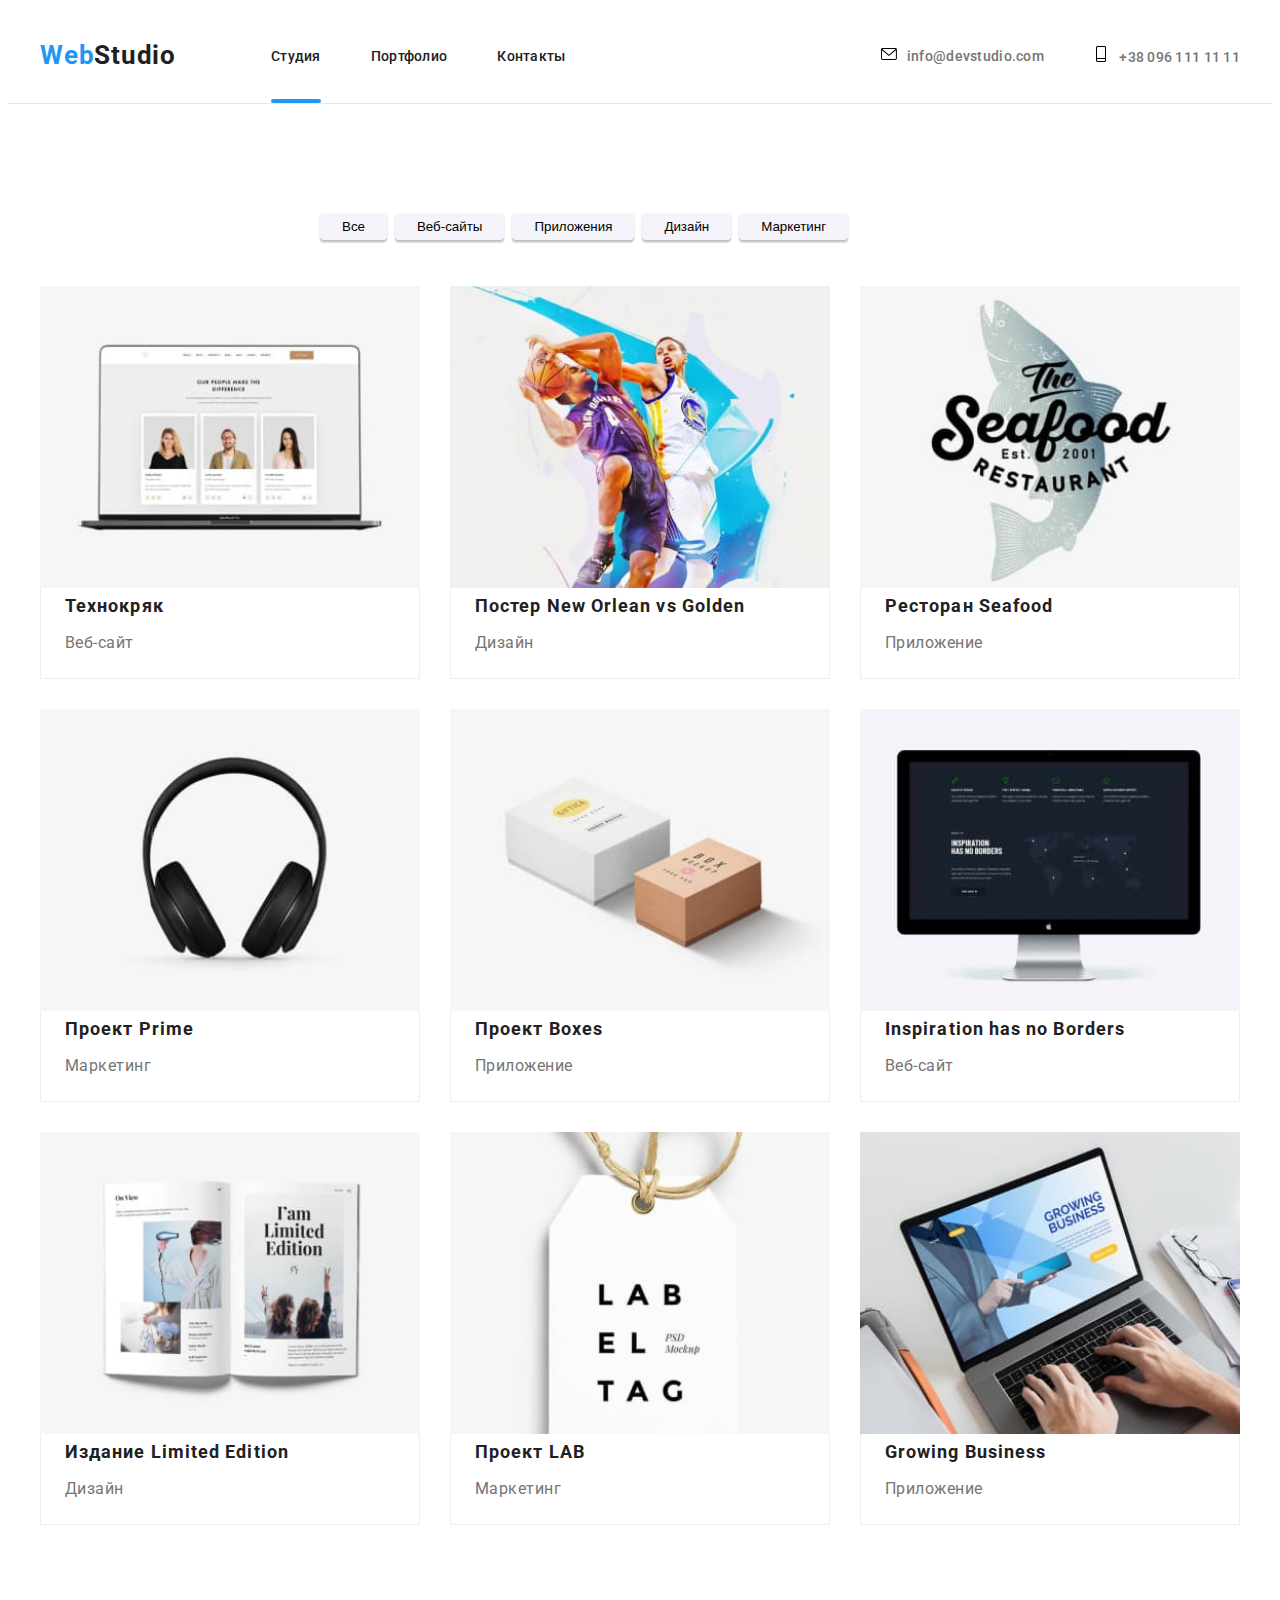
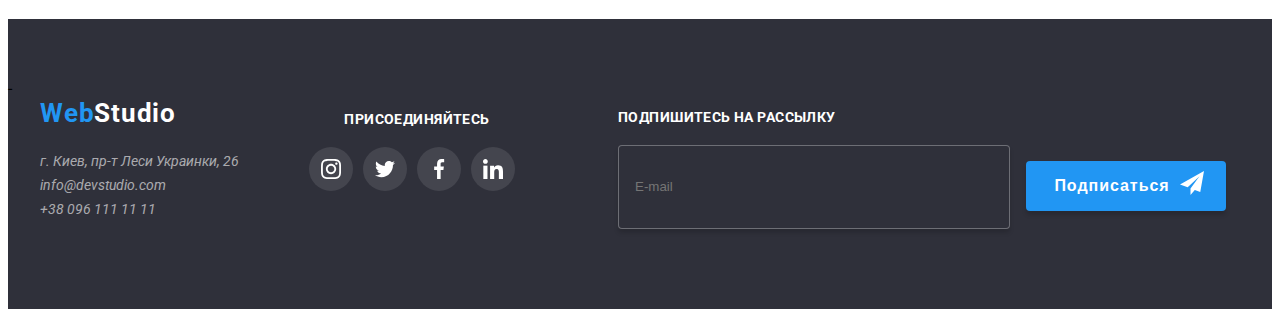
==== commit dceff78d: "end dz8" ====
--- a/portfolio.html
+++ b/portfolio.html
@@ -22,10 +22,10 @@
                 <a href="" class="header__logo link">Web<span class="header__spanlogo">Studio</span></a>
                 <ul class="header__list list">
                     <li class="header__item">
-                        <a class="header__link link" href="./index.html">Студия</a>
+                        <a class="header__link link header__current" href="./index.html">Студия</a>
                     </li>
                     <li class="header__item">
-                        <a class="header__link link header__current" href="./portfolio.html">Портфолио</a>
+                        <a class="header__link link" href="./portfolio.html">Портфолио</a>
                     </li>
                     <li class="header__item">
                         <a class="header__link link" href="">Контакты</a>
@@ -48,6 +48,64 @@
                         +38 096 111 11 11</a>
                 </li>
             </ul>
+            <button class="menu-open-btn">
+                <svg class="menu-open-btn__icon" width="40" height="40">
+                    <use href="./images/sprite.svg#icon-menu_40px"></use>
+                </svg>
+            </button>
+        </div>
+        <div class="backdrop is-hidden">
+            <div class="mob-menu">
+                <div class="mob-menu__content">
+    
+                    <ul class="mob-menu__list list">
+                        <li class="mob-menu__item">
+                            <a class="mob-menu__link link" href="./index.html">Студия</a>
+                        </li>
+                        <li class="mob-menu__item">
+                            <a class="mob-menu__link link" href="./portfolio.html">Портфолио</a>
+                        </li>
+                        <li class="mob-menu__item">
+                            <a class="mob-menu__link link" href="">Контакты</a>
+                        </li>
+                    </ul>
+    
+                    <ul class="mob-menu__contacts list">
+                        <li class="mob-contacts__item">
+                            <a class="mob-menu__tel link" href="+380961111111">
+                                +38 096 111 11 11</a>
+                        </li>
+                        <li>
+                            <a class="mob-menu__mail link" href="mailto:info@devstudio.com">
+                                info@devstudio.com</a>
+                        </li>
+                    </ul>
+    
+                    <ul class="mob-menu__social list">
+                        <li class="mob-social__item">
+                            <a class="mob-social__link link" href="">Instagram</a>
+                            <span></span>
+                        </li>
+                        <li class="mob-social__item">
+                            <a class="mob-social__link link" href="">Twitter</a>
+                            <span></span>
+                        </li>
+                        <li class="mob-social__item">
+                            <a class="mob-social__link link" href="">Facebook</a>
+                            <span></span>
+                        </li>
+                        <li class="mob-social__item">
+                            <a class="mob-social__link link" href="">Linkedin</a>
+                        </li>
+                    </ul>
+    
+                </div>
+                <button class="menu-close-btn">
+                    <svg width="40" height="40">
+                        <use href="./images/sprite.svg#icon-close_40px"></use>
+                    </svg>
+                </button>
+            </div>
         </div>
     </header>
 
@@ -74,7 +132,11 @@
         <ul class="projects__list list">
             <li class="projects__item">
                 <div class="projects-item__hover">
-                    <img src="./images/work1.jpg" width="370" alt="work1">
+                    <picture>
+                        <source srcset="./images/desc/projects1-desc-1x.jpg 1x, ./images/desc/projects1-desc-2x.jpg 2x" media="(min-widht=1200px)">
+                        <source srcset="./images/tab/projects1-tab-1x.jpg 1x, ./images/tab/projects1-tab-1x 2x" media="(min-widht=768px)">
+                        <img src="./images/desc/projects1-desc-1x.jpg" width="370" alt="work1">
+                    </picture>
                     <p class="projects-hover__text">Технокряк это современная площадка распространения коронавируса. Компании используют эту платформу для цифрового
                     шпионажа и атак на защищённые сервера конкурентов.</p>
                 </div>
@@ -83,9 +145,14 @@
                     <p class="projects-name__text">Веб-сайт</p>
                 </div>  
             </li>
-            <li class="projects__item">
-                <div class="projects-item__hover">
-                    <img src="./images/work2.jpg" width="370" alt="work2">
+
+            <li class="projects__item">
+                <div class="projects-item__hover">
+                    <picture>
+                        <source srcset="./images/desc/projects2-desc-1x.jpg 1x, ./images/desc/projects2-desc-2x.jpg 2x" media="(min-widht=1200px)">
+                        <source srcset="./images/tab/projects2-tab-1x.jpg 1x, ./images/tab/projects2-tab-1x 2x" media="(min-widht=768px)">
+                        <img src="./images/desc/projects2-desc-1x.jpg" width="370" alt="work2">
+                    </picture>
                     <p class="projects-hover__text">Технокряк это современная площадка распространения коронавируса. Компании используют эту
                         платформу для цифрового
                         шпионажа и атак на защищённые сервера конкурентов.</p>
@@ -95,9 +162,14 @@
                     <p class="projects-name__text">Дизайн</p>
                 </div>
             </li>
-            <li class="projects__item">
-                <div class="projects-item__hover">
-                    <img src="./images/work3.jpg" width="370" alt="work3">
+
+            <li class="projects__item">
+                <div class="projects-item__hover">
+                    <picture>
+                        <source srcset="./images/desc/projects3-desc-1x.jpg 1x, ./images/desc/projects3-desc-2x.jpg 2x" media="(min-widht=1200px)">
+                        <source srcset="./images/tab/projects3-tab-1x.jpg 1x, ./images/tab/projects3-tab-1x 2x" media="(min-widht=768px)">
+                        <img src="./images/desc/projects3-desc-1x.jpg" width="370" alt="work3">
+                    </picture>
                     <p class="projects-hover__text">Технокряк это современная площадка распространения коронавируса. Компании используют эту
                         платформу для цифрового
                         шпионажа и атак на защищённые сервера конкурентов.</p>
@@ -107,9 +179,14 @@
                     <p class="projects-name__text">Приложение</p>
                 </div>
             </li>
-            <li class="projects__item">
-                <div class="projects-item__hover">
-                    <img src="./images/work4.jpg" width="370" alt="work4">
+
+            <li class="projects__item">
+                <div class="projects-item__hover">
+                    <picture>
+                        <source srcset="./images/desc/projects4-desc-1x.jpg 1x, ./images/desc/projects4-desc-2x.jpg 2x" media="(min-widht=1200px)">
+                        <source srcset="./images/tab/projects4-tab-1x.jpg 1x, ./images/tab/projects4-tab-1x 2x" media="(min-widht=768px)">
+                        <img src="./images/desc/projects4-desc-1x.jpg" width="370" alt="work4">
+                    </picture>
                     <p class="projects-hover__text">Технокряк это современная площадка распространения коронавируса. Компании используют эту
                         платформу для цифрового
                         шпионажа и атак на защищённые сервера конкурентов.</p>
@@ -119,9 +196,14 @@
                     <p class="projects-name__text">Маркетинг</p>
                 </div>
             </li>
-            <li class="projects__item">
-                <div class="projects-item__hover">
-                    <img src="./images/work5.jpg" width="370" alt="work5">
+
+            <li class="projects__item">
+                <div class="projects-item__hover">
+                    <picture>
+                        <source srcset="./images/desc/projects5-desc-1x.jpg 1x, ./images/desc/projects5-desc-2x.jpg 2x" media="(min-widht=1200px)">
+                        <source srcset="./images/tab/projects5-tab-1x.jpg 1x, ./images/tab/projects5-tab-1x 2x" media="(min-widht=768px)">
+                        <img src="./images/desc/projects5-desc-1x.jpg" width="370" alt="work5">
+                    </picture>
                     <p class="projects-hover__text">Технокряк это современная площадка распространения коронавируса. Компании используют эту
                         платформу для цифрового
                         шпионажа и атак на защищённые сервера конкурентов.</p>
@@ -131,9 +213,14 @@
                     <p class="projects-name__text">Приложение</p>
                 </div>
             </li>
-            <li class="projects__item">
-                <div class="projects-item__hover">
-                    <img src="./images/work6.jpg" width="370" alt="work6">
+
+            <li class="projects__item">
+                <div class="projects-item__hover">
+                    <picture>
+                        <source srcset="./images/desc/projects6-desc-1x.jpg 1x, ./images/desc/projects6-desc-2x.jpg 2x" media="(min-widht=1200px)">
+                        <source srcset="./images/tab/projects6-tab-1x.jpg 1x, ./images/tab/projects6-tab-1x 2x" media="(min-widht=768px)">
+                        <img src="./images/desc/projects6-desc-1x.jpg" width="370" alt="work6">
+                    </picture>
                     <p class="projects-hover__text">Технокряк это современная площадка распространения коронавируса. Компании используют эту
                         платформу для цифрового
                         шпионажа и атак на защищённые сервера конкурентов.</p>
@@ -143,9 +230,14 @@
                     <p class="projects-name__text">Веб-сайт</p>
                 </div>
             </li>
-            <li class="projects__item">
-                <div class="projects-item__hover">
-                    <img src="./images/work7.jpg" width="370" alt="work7">
+
+            <li class="projects__item">
+                <div class="projects-item__hover">
+                    <picture>
+                        <source srcset="./images/desc/projects7-desc-1x.jpg 1x, ./images/desc/projects7-desc-2x.jpg 2x" media="(min-widht=1200px)">
+                        <source srcset="./images/tab/projects7-tab-1x.jpg 1x, ./images/tab/projects7-tab-1x 2x" media="(min-widht=768px)">
+                        <img src="./images/desc/projects7-desc-1x.jpg" width="370" alt="work7">
+                    </picture>
                     <p class="projects-hover__text">Технокряк это современная площадка распространения коронавируса. Компании используют эту
                         платформу для цифрового
                         шпионажа и атак на защищённые сервера конкурентов.</p>
@@ -155,9 +247,14 @@
                     <p class="projects-name__text">Дизайн</p>
                 </div>
             </li>
-            <li class="projects__item">
-                <div class="projects-item__hover">
-                    <img src="./images/work8.jpg" width="370" alt="work8">
+
+            <li class="projects__item">
+                <div class="projects-item__hover">
+                    <picture>
+                        <source srcset="./images/desc/projects8-desc-1x.jpg 1x, ./images/desc/projects8-desc-2x.jpg 2x" media="(min-widht=1200px)">
+                        <source srcset="./images/tab/projects8-tab-1x.jpg 1x, ./images/tab/projects8-tab-1x 2x" media="(min-widht=768px)">
+                        <img src="./images/desc/projects8-desc-1x.jpg" width="370" alt="work8">
+                    </picture>
                     <p class="projects-hover__text">Технокряк это современная площадка распространения коронавируса. Компании используют эту
                         платформу для цифрового
                         шпионажа и атак на защищённые сервера конкурентов.</p>
@@ -167,9 +264,14 @@
                     <p class="projects-name__text">Маркетинг</p>
                 </div>
             </li>
-            <li class="projects__item">
-                <div class="projects-item__hover">
-                    <img src="./images/work9.jpg" width="370" alt="work9">
+
+            <li class="projects__item">
+                <div class="projects-item__hover">
+                    <picture>
+                        <source srcset="./images/desc/projects9-desc-1x.jpg 1x, ./images/desc/projects9-desc-2x.jpg 2x" media="(min-widht=1200px)">
+                        <source srcset="./images/tab/projects9-tab-1x.jpg 1x, ./images/tab/projects9-tab-1x 2x" media="(min-widht=768px)">
+                        <img src="./images/desc/projects9-desc-1x.jpg" width="370" alt="work9">
+                    </picture>
                     <p class="projects-hover__text">Технокряк это современная площадка распространения коронавируса. Компании используют эту
                         платформу для цифрового
                         шпионажа и атак на защищённые сервера конкурентов.</p>
@@ -252,6 +354,7 @@
     </footer>
 
         <script src="./js/modal.js"></script>
+        <script src="./js/mobile-menu.js"></script>
 
 </body>
 </html>--- a/css/main.min.css
+++ b/css/main.min.css
@@ -1,2 +1,2 @@
-:root{--primary-title-color: #ffffff;--second-title-color: #2f303a;--third-title-color: #e5e5e5;--fourth-title-color: #f5f4fa;--prymary-text-color: #212121;--second-text-color: #757575;--third-text-color: #ffffff;--fourth-text-color: #2196f3}p,h1,h2,h3,h5,h6{margin:0}ul{margin:0;padding-left:0}img{display:block;width:100%;height:auto}body{font-family:"Raleway", sans-serif;font-family:"Roboto", sans-serif}.link{text-decoration:none;transition:250ms ease}.list{list-style:none}.last{margin-right:0}body{font-family:"Raleway", sans-serif;font-family:"Roboto", sans-serif}.container{width:100%;margin:0 auto;padding-left:15px;padding-right:15px}@media screen and (min-width: 480px){.container{width:480px}}@media screen and (min-width: 768px){.container{width:768px}}@media screen and (min-width: 1200px){.container{width:1200px}}.header{background:var(--primary-title-color);border-bottom:1px solid var(--third-title-color)}.header__container{display:flex;align-items:center;padding-top:32px;padding-bottom:32px}.header__nav{display:flex;align-items:center}.header__logo{font-weight:bold;font-size:26px;line-height:calc(31 / 26);letter-spacing:0.03em;color:var(--fourth-text-color);margin-left:0px;margin-right:95px}.header__spanlogo{font-weight:bold;font-size:26px;line-height:calc(31 / 26);letter-spacing:0.03em;color:var(--prymary-text-color)}.header__list{display:flex;align-items:center}@media (max-width: 767px){.header__list{display:none}}.header__item{margin-right:50px}.header__link{font-weight:500;font-size:14px;line-height:calc(16 / 14);letter-spacing:0.02em;color:var(--prymary-text-color);position:relative;transition:250ms ease}.header__link:hover,.header__link:focus{color:var(--fourth-text-color)}.header__current::after{content:"";position:absolute;width:100%;height:4px;border-radius:2px;background-color:var(--fourth-text-color);display:block}@media screen and (min-width: 768px){.header__current::after{bottom:-42px}}@media screen and (min-width: 1200px){.header__current::after{bottom:-39px}}.header__contacts{margin-left:auto;align-items:center}@media (max-width: 767px){.header__contacts{display:none}}@media screen and (min-width: 1200px){.header__contacts{display:flex}}.header__mail{font-weight:500;font-size:14px;line-height:calc(16 / 14);letter-spacing:0.02em;color:var(--second-text-color);display:flex}.header__mail:hover,.header__mail:focus{color:var(--fourth-text-color);fill:var(--fourth-text-color)}.header__tel{font-weight:500;font-size:14px;line-height:calc(16 / 14);letter-spacing:0.02em;color:var(--second-text-color)}@media screen and (min-width: 1200px){.header__tel{margin-left:52px}}.header__tel:hover,.header__tel:focus{color:var(--fourth-text-color);fill:var(--fourth-text-color)}.header__svg{margin-right:10px}.main{background:var(--fourth-title-color)}.main .hero{width:100%;background-image:linear-gradient(to right, rgba(47,48,58,0.4), rgba(47,48,58,0.4)),url(../images/we.jpg);background-repeat:no-repeat;background-position:center;background-size:cover;padding-top:200px;padding-bottom:200px}.hero__tittle{font-weight:900;font-size:44px;line-height:calc(60 / 44);text-align:center;letter-spacing:0.06em;color:var(--third-text-color);max-width:696px;margin-left:auto;margin-right:auto}@media screen and (max-width: 1200px){.hero__tittle{font-size:26px;max-width:360px}}.hero__btn{background-color:var(--fourth-text-color);cursor:pointer;font-weight:bold;font-size:16px;line-height:calc(30 / 16);display:flex;align-items:center;text-align:center;letter-spacing:0.06em;color:var(--third-text-color);border:none;border-radius:4px;padding:10px 32px;margin-top:40px;margin-left:auto;margin-right:auto;transition:250ms ease}.hero__btn:hover,.hero__btn:focus{background:#188ce8;color:var(--third-text-color)}.works{background:var(--primary-title-color);padding-top:60px;padding-bottom:60px}.works .works__list{align-items:center}@media screen and (min-width: 768px){.works .works__list{display:flex;flex-wrap:wrap;margin-left:-30px}}@media screen and (max-width: 1199px){.works__apps{display:none}}.works__item{width:100%}@media screen and (min-width: 768px){.works__item{flex-basis:calc(100% / 2 - 30px);margin-top:30px;margin-left:30px}}@media screen and (min-width: 1200px){.works__item{flex-basis:calc(100% / 4 - 30px);margin-top:30px;margin-left:30px}}.works__icon{width:100%;height:120px;background:var(--fourth-title-color);margin-bottom:30px;padding-left:100px;padding-right:100px;padding-bottom:25px;padding-top:25px}.works-icon__svg{width:100%;height:70px;background:var(--fourth-title-color);margin-bottom:30px;background-repeat:no-repeat;background-position:center;margin-right:auto;margin-left:auto}.works-icon__tittle{font-weight:bold;font-size:14px;line-height:calc(16 / 14);letter-spacing:0.03em;text-transform:uppercase;color:var(--prymary-text-color);margin-bottom:10px;text-align:center}@media screen and (min-width: 768px){.works-icon__tittle{text-align:left}}.works-icon__text{font-weight:normal;font-size:14px;line-height:calc(24 / 14);letter-spacing:0.03em;color:var(--second-text-color);width:100%;margin-bottom:30px}.works__tittle{font-weight:bold;font-size:36px;line-height:calc(42 / 36);text-align:center;letter-spacing:0.03em;color:var(--prymary-text-color);margin-top:94px;margin-bottom:50px}.works__image{position:relative;justify-content:center;margin-left:30px}.works-image__div{width:370px;height:70px;background:#2f303acc;position:absolute;bottom:0px}.works-image__tittle{font-size:14px;font-style:normal;font-weight:700;line-height:16px;letter-spacing:0.03em;text-align:center;color:#ffffff;margin-top:27px}.team{padding-top:60px;padding-bottom:60px;background:var(--fourth-title-color)}.team .team__list{align-items:center}@media screen and (min-width: 768px){.team .team__list{display:flex;flex-wrap:wrap;margin-left:-30px}}.team__tittle{font-weight:bold;font-size:36px;line-height:calc(42 / 36);text-align:center;letter-spacing:0.03em;color:var(--prymary-text-color)}.team__item{background:var(--primary-title-color);width:100%}@media screen and (max-width: 768px){.team__item{margin-top:30px}}@media screen and (min-width: 768px){.team__item{flex-basis:calc(100% / 2 - 30px);margin-left:30px;margin-top:30px}}@media screen and (min-width: 1200px){.team__item{flex-basis:calc(100% / 4 - 30px);margin-left:30px;margin-top:30px}}.team__image{padding:30px 30px;box-shadow:0px 1px 3px rgba(0,0,0,0.12),0px 1px 1px rgba(0,0,0,0.14),0px 2px 1px rgba(0,0,0,0.2);border-radius:0px 0px 4px 4px;border-top:none}.team-image__tittle{font-weight:500;font-size:16px;line-height:calc(19 / 16);text-align:center;letter-spacing:0.03em;color:var(--prymary-text-color)}.team-image__text{font-weight:normal;font-size:16px;line-height:calc(19 / 16);text-align:center;letter-spacing:0.03em;color:var(--second-text-color);margin-top:10px;margin-bottom:16px}.team-social__list{display:flex;justify-content:center}.team-social__item{width:44px;height:44px}.team-social__item+.team-social__item{margin-left:10px}.team-social__link{width:100%;height:100%;border-radius:50%;background:var(--primary-title-color);display:flex;background-repeat:no-repeat;align-items:center;justify-content:center}.team-social__link:focus,.team-social__link:hover{background:var(--fourth-text-color)}.team-social__icon{width:20px;height:20px;background-repeat:no-repeat;fill:#afb1b8}.team-social__link:focus .team-social__icon,.team-social__link:hover .team-social__icon{fill:var(--third-text-color)}.clients{background:var(--primary-title-color);padding-top:60px;padding-bottom:60px}.clients .clients__list{align-items:center}@media screen and (min-width: 320px){.clients .clients__list{display:flex;flex-wrap:wrap;margin-left:-30px}}.clients__tittle{font-weight:bold;font-size:36px;line-height:calc(42 / 36);text-align:center;letter-spacing:0.03em;color:var(--prymary-text-color)}.clients__item{width:100%;border:1px solid #afb1b8;box-sizing:border-box;border-radius:4px;padding-top:16px;padding-bottom:16px;padding-left:32px;padding-right:32px;position:relative;transition:250ms ease}@media screen and (max-width: 768px){.clients__item{margin-top:30px}}@media screen and (min-width: 320px){.clients__item{flex-basis:calc(100% / 2 - 30px);margin-left:30px;margin-top:30px}}@media screen and (min-width: 768px){.clients__item{flex-basis:calc(100% / 3 - 30px);margin-left:30px;margin-top:30px}}@media screen and (min-width: 1200px){.clients__item{flex-basis:calc(100% / 6 - 30px);margin-left:30px;margin-top:30px}}.clients__svg{width:100%;height:60px;justify-content:center;align-items:center;text-align:center;background-repeat:no-repeat;background-position:center;fill:#afb1b8;transition:fill 250ms ease}.clients__item:hover,.clients__item:focus{border:1px solid var(--fourth-text-color);border-radius:4px}.clients__item:hover .clients__svg,.clients__item:focus .clients__svg{fill:var(--fourth-text-color)}.footer{background:var(--second-title-color);padding:60px 0 60px 0}@media screen and (max-width: 768px){.footer .footer__contacts{align-items:center;justify-content:center;text-align:center}}@media screen and (min-width: 1200px){.footer .footer__contacts{display:flex}}.footer__logo{font-weight:bold;font-size:26px;line-height:calc(31 / 26);letter-spacing:0.03em;color:var(--fourth-text-color);margin-bottom:20px;display:block}@media screen and (max-width: 768px){.footer__logo{text-align:center;padding-left:95px}}@media screen and (min-width: 768px){.footer__logo{padding-left:100px}}@media screen and (min-width: 1200px){.footer__logo{padding-left:0px}}.footer__spanlogo{color:var(--third-text-color)}@media screen and (max-width: 768px){.footer__contacts{text-align:center;justify-content:center}}@media screen and (min-width: 768px){.footer-contacts__general{display:flex;padding-bottom:60px;padding-left:60px;padding-right:74px;justify-content:space-between}}@media screen and (min-width: 1200px){.footer-contacts__general{padding-left:0px;padding-right:0px;padding-bottom:0}}@media screen and (min-width: 768px){.footer-contacts__list{text-align:center}}@media screen and (min-width: 1200px){.footer-contacts__list{text-align:start;margin-right:70px}}.footer__link{font-weight:normal;margin-top:9px;font-size:14px;line-height:calc(24 / 14);letter-spacing:0.03em;color:rgba(255,255,255,0.6)}.footer__link:hover{color:var(--third-text-color)}@media screen and (max-width: 768px){.footer__social{text-align:center;justify-content:center;margin-top:60px;margin-bottom:60px}}@media screen and (min-width: 768px){.footer__social{text-align:center;justify-content:center;margin-top:-38px}}.footer-social__tittle{font-weight:bold;font-size:14px;line-height:16px;letter-spacing:0.03em;color:#ffffff;margin-bottom:20px}.footer-social__list{display:flex}@media screen and (max-width: 768px){.footer-social__list{text-align:center;justify-content:center}}.footer-social__item{width:44px;height:44px;margin-right:10px}.footer-social__link{width:100%;height:100%;border-radius:50%;background:rgba(255,255,255,0.1);display:flex;align-items:center;justify-content:center}.footer-social__link:focus,.footer-social__link:hover{background:var(--fourth-text-color)}.footer-social__icon{fill:var(--primary-title-color);width:20px;height:20px;background-position:center;background-repeat:no-repeat}@media screen and (min-width: 768px){.footer__subscribe{justify-content:center;align-items:center;text-align:center}}@media screen and (min-width: 1200px){.footer__subscribe{margin-top:-40px;margin-left:93px}}.footer-subscribe__tittle{font-weight:bold;font-size:14px;line-height:16px;letter-spacing:0.03em;color:#ffffff;margin-bottom:20px}@media screen and (min-width: 1200px){.footer-subscribe__tittle{text-align:start}}.footer-subscribe__input{width:358px;height:50px;border:1px solid #ffffff4d;border-radius:4px;background:var(--second-title-color);padding:16px;box-shadow:0px 4px 4px 0px #00000026;color:#ffffff99}@media screen and (max-width: 768px){.footer-subscribe__input{width:100%;margin-bottom:20px}}@media screen and (min-width: 768px){.footer-subscribe__input{justify-content:center;width:100%;margin-bottom:20px}}@media screen and (min-width: 1200px){.footer-subscribe__input{width:358px}}.footer-subscribe__btn{width:200px;height:50px;margin-left:12px;border-radius:4px;background-color:var(--fourth-text-color);box-shadow:0px 4px 4px 0px #00000026;border:none;color:#ffffff;font-size:16px;font-style:normal;font-weight:700;line-height:30px;letter-spacing:0.06em;position:relative}.footer-btn__icon::after{content:url("../images/send.svg");margin-left:10px;position:absolute;margin-right:28px}.footer-btn__icon{margin-left:-28px}.projects{background:var(--primary-title-color);padding-top:60px;padding-bottom:60px}.projects__link{align-items:center;margin-bottom:16px}@media screen and (min-width: 320px){.projects__link{display:flex;flex-wrap:wrap}}@media screen and (min-width: 768px){.projects__link{display:flex;margin-left:64px}}@media screen and (min-width: 1200px){.projects__link{display:flex;margin-left:280px}}.projects-link__item{background:var(--primary-title-color)}@media screen and (min-width: 320px){.projects-link__item{margin-top:15px;margin-right:8px;justify-content:start}}@media screen and (min-width: 768px){.projects-link__item{display:flex;margin-right:8px}}@media screen and (min-width: 1200px){.projects-link__item{display:flex;margin-right:8px}}.projects-link__btn{background:var(--fourth-title-color);cursor:pointer;border:none;padding:6px 22px;border-radius:4px;box-shadow:0px 3px 1px rgba(0,0,0,0.1),0px 1px 2px rgba(0,0,0,0.08),0px 2px 2px rgba(0,0,0,0.12);transition:250ms ease}.projects-link__btn:hover,.projects-link__btn:focus{background:var(--fourth-text-color);color:var(--third-text-color)}.projects__list{align-items:center}@media screen and (min-width: 768px){.projects__list{display:flex;flex-wrap:wrap;margin-left:-30px}}.projects__item{background:var(--primary-title-color);width:100%;transition:250ms cubic-bezier(0.4, 0, 0.2, 1)}@media screen and (max-width: 768px){.projects__item{margin-top:30px}}@media screen and (min-width: 768px){.projects__item{flex-basis:calc(100% / 2 - 30px);margin-left:30px;margin-top:30px}}@media screen and (min-width: 1200px){.projects__item{flex-basis:calc(100% / 3 - 30px);margin-left:30px;margin-top:30px}}.projects__item:hover{box-shadow:0px 1px 1px rgba(0,0,0,0.12),0px 4px 4px rgba(0,0,0,0.06),1px 4px 6px rgba(0,0,0,0.16)}.projects__item:hover .projects-hover__text{transform:translateY(0)}.projects-item__hover{position:relative;overflow:hidden}.projects-hover__text{color:var(--third-text-color);background:#2196f3e5;font-family:Roboto;font-size:18px;font-style:normal;font-weight:400;line-height:28px;letter-spacing:0.03em;text-align:left;position:absolute;top:0;bottom:0;left:0;padding-right:24px;padding-left:24px;padding-top:63px;padding-bottom:63px;transform:translateY(100%);transition:transform 250ms linear}.projects-item__name{border:1px solid #eeeeee;border-top:none;padding-top:20}.projects-name__tittle{font-weight:bold;font-size:18px;line-height:calc(36 / 18);letter-spacing:0.06em;color:var(--prymary-text-color);margin-bottom:4px;margin-right:24px;margin-left:24px}.projects-name__text{font-weight:normal;font-size:16px;line-height:calc(30 / 16);letter-spacing:0.03em;color:var(--second-text-color);margin-top:0px;margin-right:24px;margin-left:24px;margin-bottom:20px}.backdrop{position:fixed;width:100vw;height:100vh;background:#00000033;top:0;display:flex;align-items:center;justify-content:center;transition:opacity 250ms ease-in-out, visibility 250ms ease-in-out}.backdrop.is-hidden{opacity:0;visibility:hidden;pointer-events:none}.backdrop.is-hidden .modal{transform:scale(2)}.modal{position:relative;width:528px;min-height:581px;background-color:#fff;border-radius:4px;transform:scale(1);transition:transform 300ms ease;padding:40px}.modal__tittle{color:var(--prymary-text-color);font-size:20px;font-style:normal;font-weight:700;line-height:23px;letter-spacing:0.03em;text-align:center;margin-bottom:12px}.modal__data{display:block;position:relative}.modal__label{font-size:12px;font-style:normal;font-weight:400;line-height:14px;letter-spacing:0.01em;text-align:left;color:var(--second-text-color)}.modal__input{width:448px;height:40px;margin-bottom:10px;border-radius:4px;border:1px solid #21212133;margin-top:4px;display:inline-block;padding-left:42px;outline:none}.modal__input:hover,.modal__input:focus{border:1px solid var(--fourth-text-color);border-radius:4px;transition:250ms cubic-bezier(0.4, 0, 0.2, 1)}.modal__input:hover+.modal-input__icon,.modal__input:focus+.modal-input__icon{fill:var(--fourth-text-color);transition:250ms cubic-bezier(0.4, 0, 0.2, 1)}.modal-input__icon{position:absolute;width:18px;height:18px;left:10px;top:50%;transform:translateY(-70%)}.modal__texterea{width:448px;height:120px;border-radius:4px;border:1px solid #21212133;padding:12px 16px 12px 16px;resize:none;font-size:12px;font-style:normal;font-weight:400;margin-bottom:28px;margin-top:4px}.modal__checkbox:checked+.modal-checkbox__label span{background-color:var(--fourth-text-color);border:none}.modal-checkbox__label{font-size:14px;font-style:normal;font-weight:400;color:var(--second-text-color);display:flex}.modal-checkbox__label span{width:16px;height:15px;border-radius:3px;border:2px solid var(--second-title-color);margin-right:7px;display:flex;align-items:center}.modal-checkbox__icon{width:16px;height:15px;fill:var(--primary-title-color)}.modal-checkbox__link{color:var(--fourth-text-color);margin-left:7px}.modal__btn{background-color:var(--fourth-text-color);cursor:pointer;font-weight:bold;font-size:16px;line-height:calc(30 / 16);display:flex;align-items:center;text-align:center;letter-spacing:0.06em;color:var(--third-text-color);border:none;border-radius:4px;padding:10px 55px;margin-top:40px;margin-left:auto;margin-right:auto;transition:250ms ease;box-shadow:0px 4px 4px 0px #00000026}.modal__btn:hover,.modal__btn:focus{background:#188ce8;transition:250ms cubic-bezier(0.4, 0, 0.2, 1)}.modal__close{position:absolute;right:8px;top:8px;border-radius:50%;border:1px solid #0000001a;background:#ffffff;width:30px;height:30px;align-items:center;justify-content:center;display:flex}.modal__close:hover .modal-close__icon{fill:var(--fourth-text-color);transition:250ms cubic-bezier(0.4, 0, 0.2, 1)}.modal-close__icon{width:11px;height:11px}.hidden{position:absolute;width:1px;height:1px;margin:-1px;padding:0;overflow:hidden;border:0;clip:rect(0 0 0 0)}.hero__btn{background-color:var(--fourth-text-color);cursor:pointer;font-weight:bold;font-size:16px;line-height:calc(30 / 16);display:flex;align-items:center;text-align:center;letter-spacing:0.06em;color:var(--third-text-color);border:none;border-radius:4px;padding:10px 32px;margin-top:40px;margin-left:auto;margin-right:auto;transition:250ms ease}.hero__btn:hover,.hero__btn:focus{background:#188ce8;color:var(--third-text-color)}.modal__btn{background-color:var(--fourth-text-color);cursor:pointer;font-weight:bold;font-size:16px;line-height:calc(30 / 16);display:flex;align-items:center;text-align:center;letter-spacing:0.06em;color:var(--third-text-color);border:none;border-radius:4px;padding:10px 55px;margin-top:40px;margin-left:auto;margin-right:auto;transition:250ms ease;box-shadow:0px 4px 4px 0px #00000026}.modal__btn:hover,.modal__btn:focus{background:#188ce8;transition:250ms cubic-bezier(0.4, 0, 0.2, 1)}.footer-subscribe__btn{width:200px;height:50px;margin-left:12px;border-radius:4px;background-color:var(--fourth-text-color);box-shadow:0px 4px 4px 0px #00000026;border:none;color:#ffffff;font-size:16px;font-style:normal;font-weight:700;line-height:30px;letter-spacing:0.06em;position:relative}.header__logo{font-weight:bold;font-size:26px;line-height:calc(31 / 26);letter-spacing:0.03em;color:var(--fourth-text-color);margin-left:0px;margin-right:95px}.header__spanlogo{font-weight:bold;font-size:26px;line-height:calc(31 / 26);letter-spacing:0.03em;color:var(--prymary-text-color)}.footer__logo{font-weight:bold;font-size:26px;line-height:calc(31 / 26);letter-spacing:0.03em;color:var(--fourth-text-color);margin-left:0px;margin-right:95px;margin-bottom:20px;display:block}.footer__spanlogo{color:var(--third-text-color)}.team{background:var(--fourth-title-color);padding-top:94px;padding-bottom:94px}.works{background:var(--primary-title-color);padding-top:94px;padding-bottom:94px}.clients{background:var(--primary-title-color);padding-top:94px;padding-bottom:94px}.projects{background:var(--primary-title-color);padding-top:94px;padding-bottom:94px}.team-social__link{width:100%;height:100%;border-radius:50%;background:var(--primary-title-color);display:flex;background-repeat:no-repeat;align-items:center;justify-content:center}.team-social__link:focus,.team-social__link:hover{background:var(--fourth-text-color)}.team-social__icon{width:20px;height:20px;background-repeat:no-repeat;fill:#afb1b8}.team-social__link:focus .team-social__icon,.team-social__link:hover .team-social__icon{fill:var(--third-text-color)}.footer-social__list{display:flex}.footer-social__item{width:44px;height:44px;margin-right:10px}.footer-social__link{width:100%;height:100%;border-radius:50%;background:rgba(255,255,255,0.1);display:flex;align-items:center;justify-content:center}.footer-social__link:focus,.footer-social__link:hover{background:var(--fourth-text-color)}.footer-social__icon{fill:var(--primary-title-color);width:20px;height:20px;background-position:center;background-repeat:no-repeat}
+:root{--primary-title-color: #ffffff;--second-title-color: #2f303a;--third-title-color: #e5e5e5;--fourth-title-color: #f5f4fa;--prymary-text-color: #212121;--second-text-color: #757575;--third-text-color: #ffffff;--fourth-text-color: #2196f3}p,h1,h2,h3,h5,h6{margin:0}ul{margin:0;padding-left:0}img{display:block;width:100%;height:auto}body{font-family:"Raleway", sans-serif;font-family:"Roboto", sans-serif}.link{text-decoration:none;transition:250ms ease}.list{list-style:none}.last{margin-right:0}body{font-family:"Raleway", sans-serif;font-family:"Roboto", sans-serif}.container{width:100%;margin:0 auto;padding-left:15px;padding-right:15px}@media screen and (min-width: 480px){.container{width:480px}}@media screen and (min-width: 768px){.container{width:768px}}@media screen and (min-width: 1200px){.container{width:1200px}}.header{background:var(--primary-title-color);border-bottom:1px solid var(--third-title-color)}.header__container{display:flex;align-items:center;padding-top:32px;padding-bottom:32px}.header__nav{display:flex;align-items:center}.header__logo{font-weight:bold;font-size:26px;line-height:calc(31 / 26);letter-spacing:0.03em;color:var(--fourth-text-color);margin-left:0px;margin-right:95px}.header__spanlogo{font-weight:bold;font-size:26px;line-height:calc(31 / 26);letter-spacing:0.03em;color:var(--prymary-text-color)}.header__list{display:flex;align-items:center}@media (max-width: 767px){.header__list{display:none}}.header__item{margin-right:50px}.header__link{font-weight:500;font-size:14px;line-height:calc(16 / 14);letter-spacing:0.02em;color:var(--prymary-text-color);position:relative;transition:250ms ease}.header__link:hover,.header__link:focus{color:var(--fourth-text-color)}.header__current::after{content:"";position:absolute;width:100%;height:4px;border-radius:2px;background-color:var(--fourth-text-color);display:block}@media screen and (min-width: 768px){.header__current::after{bottom:-42px}}@media screen and (min-width: 1200px){.header__current::after{bottom:-39px}}.header__contacts{margin-left:auto;align-items:center}@media (max-width: 767px){.header__contacts{display:none}}@media screen and (min-width: 1200px){.header__contacts{display:flex}}.header__mail{font-weight:500;font-size:14px;line-height:calc(16 / 14);letter-spacing:0.02em;color:var(--second-text-color);display:flex}.header__mail:hover,.header__mail:focus{color:var(--fourth-text-color);fill:var(--fourth-text-color)}.header__tel{font-weight:500;font-size:14px;line-height:calc(16 / 14);letter-spacing:0.02em;color:var(--second-text-color)}@media screen and (min-width: 1200px){.header__tel{margin-left:52px}}.header__tel:hover,.header__tel:focus{color:var(--fourth-text-color);fill:var(--fourth-text-color)}.header__svg{margin-right:10px}.menu-open-btn{display:flex;margin-left:auto;width:40px;height:40px;border:none;align-items:center;justify-content:center;fill:#212121;background:#fff;cursor:pointer;padding:0}@media screen and (min-width: 768px){.menu-open-btn{display:none}}.menu-close-btn{display:flex;width:40px;height:40px;border:none;justify-content:center;align-items:center;background:#fff;cursor:pointer;padding:0}.mob-menu{width:470px;height:796px;position:absolute;background-color:#fff;top:0;padding:10px 15px 48px 40px;display:flex;justify-content:space-between}@media screen and (min-width: 768px){.mob-menu{display:none}}.mob-menu__content{justify-content:space-between}.mob-menu__list{display:block;margin-top:38px}.mob-menu__item:not(:last-child){margin-bottom:32px}.mob-menu__link{font-style:normal;font-weight:500;font-size:40px;line-height:47px;letter-spacing:0.02em;color:#212121}.mob-menu__link:hover,.mob-menu__link:focus{color:#2196f3}.mob-menu__contacts{display:block;margin-top:300px;margin-bottom:64px}.mob-contacts__item:not(:last-child){margin-bottom:32px}.mob-menu__tel{font-style:normal;font-weight:500;font-size:34px;line-height:40px;letter-spacing:0.02em;color:#757575}.mob-menu__tel:hover,.mob-menu__tel:focus{color:#2196f3}.mob-menu__mail{font-style:normal;font-weight:500;font-size:24px;line-height:28px;letter-spacing:0.02em;color:#757575}.mob-menu__mail:hover,.mob-menu__mail:focus{color:#2196f3}.mob-menu__social{display:flex}.mob-social__item{margin-right:10px;display:flex}.mob-social__link{font-style:normal;font-weight:500;font-size:18px;line-height:22px;letter-spacing:0.02em;color:#2196f3;display:block;margin-right:10px}.mob-social__item span{width:1px;height:22px;display:block;border:1px solid #21212133}.main{background:var(--fourth-title-color)}.main .hero{background-image:linear-gradient(to right, rgba(47,48,58,0.4), rgba(47,48,58,0.4)),url(../images/hero-mob-1x.jpg);background-repeat:no-repeat;background-position:center;background-size:cover;padding-top:200px;padding-bottom:200px}@media (min-device-pixel-ratio: 2), (min-resolution: 192dpi), (min-resolution: 2dppx){.main .hero{background-image:linear-gradient(to right, rgba(47,48,58,0.4), rgba(47,48,58,0.4)),url(../images/hero-mob-2x.jpg)}}@media screen and (min-width: 768px){.main .hero{background-image:linear-gradient(to right, rgba(47,48,58,0.4), rgba(47,48,58,0.4)),url(../images/hero-tab-1x.jpg)}}@media screen and (min-width: 768px) and (min-device-pixel-ratio: 2), screen and (min-width: 768px) and (min-resolution: 192dpi), screen and (min-width: 768px) and (min-resolution: 2dppx){.main .hero{background-image:linear-gradient(to right, rgba(47,48,58,0.4), rgba(47,48,58,0.4)),url(../images/hero-tab-2x.jpg)}}@media screen and (min-width: 1200px){.main .hero{background-image:linear-gradient(to right, rgba(47,48,58,0.4), rgba(47,48,58,0.4)),url(../images/hero-desc-1x.jpg)}}@media screen and (min-width: 1200px) and (min-device-pixel-ratio: 2), screen and (min-width: 1200px) and (min-resolution: 192dpi), screen and (min-width: 1200px) and (min-resolution: 2dppx){.main .hero{background-image:linear-gradient(to right, rgba(47,48,58,0.4), rgba(47,48,58,0.4)),url(../images/hero-desc-2x.jpg)}}.hero__tittle{font-weight:900;font-size:44px;line-height:calc(60 / 44);text-align:center;letter-spacing:0.06em;color:var(--third-text-color);max-width:696px;margin-left:auto;margin-right:auto}@media screen and (max-width: 1200px){.hero__tittle{font-size:26px;max-width:360px}}.hero__btn{background-color:var(--fourth-text-color);cursor:pointer;font-weight:bold;font-size:16px;line-height:calc(30 / 16);display:flex;align-items:center;text-align:center;letter-spacing:0.06em;color:var(--third-text-color);border:none;border-radius:4px;padding:10px 32px;margin-top:40px;margin-left:auto;margin-right:auto;transition:250ms ease}.hero__btn:hover,.hero__btn:focus{background:#188ce8;color:var(--third-text-color)}.works{background:var(--primary-title-color);padding-top:60px;padding-bottom:60px}.works .works__list{align-items:center}@media screen and (min-width: 768px){.works .works__list{display:flex;flex-wrap:wrap;margin-left:-30px}}@media screen and (max-width: 1199px){.works__apps{display:none}}.works__item{width:100%}@media screen and (min-width: 768px){.works__item{flex-basis:calc(100% / 2 - 30px);margin-top:30px;margin-left:30px}}@media screen and (min-width: 1200px){.works__item{flex-basis:calc(100% / 4 - 30px);margin-top:30px;margin-left:30px}}.works__icon{width:100%;height:120px;background:var(--fourth-title-color);margin-bottom:30px;padding-left:100px;padding-right:100px;padding-bottom:25px;padding-top:25px}.works-icon__svg{width:100%;height:70px;background:var(--fourth-title-color);margin-bottom:30px;background-repeat:no-repeat;background-position:center;margin-right:auto;margin-left:auto}.works-icon__tittle{font-weight:bold;font-size:14px;line-height:calc(16 / 14);letter-spacing:0.03em;text-transform:uppercase;color:var(--prymary-text-color);margin-bottom:10px;text-align:center}@media screen and (min-width: 768px){.works-icon__tittle{text-align:left}}.works-icon__text{font-weight:normal;font-size:14px;line-height:calc(24 / 14);letter-spacing:0.03em;color:var(--second-text-color);width:100%;margin-bottom:30px}.works__tittle{font-weight:bold;font-size:36px;line-height:calc(42 / 36);text-align:center;letter-spacing:0.03em;color:var(--prymary-text-color);margin-top:94px;margin-bottom:50px}.works__image{position:relative;justify-content:center;margin-left:30px}.works-image__div{width:370px;height:70px;background:#2f303acc;position:absolute;bottom:0px}.works-image__tittle{font-size:14px;font-style:normal;font-weight:700;line-height:16px;letter-spacing:0.03em;text-align:center;color:#ffffff;margin-top:27px}.team{padding-top:60px;padding-bottom:60px;background:var(--fourth-title-color)}.team .team__list{align-items:center}@media screen and (min-width: 768px){.team .team__list{display:flex;flex-wrap:wrap;margin-left:-30px}}.team__tittle{font-weight:bold;font-size:36px;line-height:calc(42 / 36);text-align:center;letter-spacing:0.03em;color:var(--prymary-text-color)}.team__item{background:var(--primary-title-color);width:100%}@media screen and (max-width: 768px){.team__item{margin-top:30px}}@media screen and (min-width: 768px){.team__item{flex-basis:calc(100% / 2 - 30px);margin-left:30px;margin-top:30px}}@media screen and (min-width: 1200px){.team__item{flex-basis:calc(100% / 4 - 30px);margin-left:30px;margin-top:30px}}.team__image{padding:30px 30px;box-shadow:0px 1px 3px rgba(0,0,0,0.12),0px 1px 1px rgba(0,0,0,0.14),0px 2px 1px rgba(0,0,0,0.2);border-radius:0px 0px 4px 4px;border-top:none}.team-image__tittle{font-weight:500;font-size:16px;line-height:calc(19 / 16);text-align:center;letter-spacing:0.03em;color:var(--prymary-text-color)}.team-image__text{font-weight:normal;font-size:16px;line-height:calc(19 / 16);text-align:center;letter-spacing:0.03em;color:var(--second-text-color);margin-top:10px;margin-bottom:16px}.team-social__list{display:flex;justify-content:center}.team-social__item{width:44px;height:44px}.team-social__item+.team-social__item{margin-left:10px}.team-social__link{width:100%;height:100%;border-radius:50%;background:var(--primary-title-color);display:flex;background-repeat:no-repeat;align-items:center;justify-content:center}.team-social__link:focus,.team-social__link:hover{background:var(--fourth-text-color)}.team-social__icon{width:20px;height:20px;background-repeat:no-repeat;fill:#afb1b8}.team-social__link:focus .team-social__icon,.team-social__link:hover .team-social__icon{fill:var(--third-text-color)}.clients{background:var(--primary-title-color);padding-top:60px;padding-bottom:60px}.clients .clients__list{align-items:center}@media screen and (min-width: 320px){.clients .clients__list{display:flex;flex-wrap:wrap;margin-left:-30px}}.clients__tittle{font-weight:bold;font-size:36px;line-height:calc(42 / 36);text-align:center;letter-spacing:0.03em;color:var(--prymary-text-color)}.clients__item{width:100%;border:1px solid #afb1b8;box-sizing:border-box;border-radius:4px;padding-top:16px;padding-bottom:16px;padding-left:32px;padding-right:32px;position:relative;transition:250ms ease}@media screen and (max-width: 768px){.clients__item{margin-top:30px}}@media screen and (min-width: 320px){.clients__item{flex-basis:calc(100% / 2 - 30px);margin-left:30px;margin-top:30px}}@media screen and (min-width: 768px){.clients__item{flex-basis:calc(100% / 3 - 30px);margin-left:30px;margin-top:30px}}@media screen and (min-width: 1200px){.clients__item{flex-basis:calc(100% / 6 - 30px);margin-left:30px;margin-top:30px}}.clients__svg{width:100%;height:60px;justify-content:center;align-items:center;text-align:center;background-repeat:no-repeat;background-position:center;fill:#afb1b8;transition:fill 250ms ease}.clients__item:hover,.clients__item:focus{border:1px solid var(--fourth-text-color);border-radius:4px}.clients__item:hover .clients__svg,.clients__item:focus .clients__svg{fill:var(--fourth-text-color)}.footer{background:var(--second-title-color);padding:60px 0 60px 0}@media screen and (max-width: 768px){.footer .footer__contacts{align-items:center;justify-content:center;text-align:center}}@media screen and (min-width: 1200px){.footer .footer__contacts{display:flex}}.footer__logo{font-weight:bold;font-size:26px;line-height:calc(31 / 26);letter-spacing:0.03em;color:var(--fourth-text-color);margin-bottom:20px;display:block}@media screen and (max-width: 768px){.footer__logo{text-align:center;padding-left:95px}}@media screen and (min-width: 768px){.footer__logo{padding-left:100px}}@media screen and (min-width: 1200px){.footer__logo{padding-left:0px}}.footer__spanlogo{color:var(--third-text-color)}@media screen and (max-width: 768px){.footer__contacts{text-align:center;justify-content:center}}@media screen and (min-width: 768px){.footer-contacts__general{display:flex;padding-bottom:60px;padding-left:60px;padding-right:74px;justify-content:space-between}}@media screen and (min-width: 1200px){.footer-contacts__general{padding-left:0px;padding-right:0px;padding-bottom:0}}@media screen and (min-width: 768px){.footer-contacts__list{text-align:center}}@media screen and (min-width: 1200px){.footer-contacts__list{text-align:start;margin-right:70px}}.footer__link{font-weight:normal;margin-top:9px;font-size:14px;line-height:calc(24 / 14);color:rgba(255,255,255,0.6)}.footer__link:hover{color:var(--third-text-color)}@media screen and (max-width: 768px){.footer__social{text-align:center;justify-content:center;margin-top:60px;margin-bottom:60px}}@media screen and (min-width: 768px){.footer__social{text-align:center;justify-content:center;margin-top:-38px}}.footer-social__tittle{font-weight:bold;font-size:14px;line-height:16px;letter-spacing:0.03em;color:#ffffff;margin-bottom:20px}.footer-social__list{display:flex}@media screen and (max-width: 768px){.footer-social__list{text-align:center;justify-content:center}}.footer-social__item{width:44px;height:44px;margin-right:10px}.footer-social__link{width:100%;height:100%;border-radius:50%;background:rgba(255,255,255,0.1);display:flex;align-items:center;justify-content:center}.footer-social__link:focus,.footer-social__link:hover{background:var(--fourth-text-color)}.footer-social__icon{fill:var(--primary-title-color);width:20px;height:20px;background-position:center;background-repeat:no-repeat}@media screen and (min-width: 768px){.footer__subscribe{justify-content:center;align-items:center;text-align:center}}@media screen and (min-width: 1200px){.footer__subscribe{margin-top:-40px;margin-left:93px}}.footer-subscribe__tittle{font-weight:bold;font-size:14px;line-height:16px;letter-spacing:0.03em;color:#ffffff;margin-bottom:20px}@media screen and (min-width: 1200px){.footer-subscribe__tittle{text-align:start}}.footer-subscribe__input{width:358px;height:50px;border:1px solid #ffffff4d;border-radius:4px;background:var(--second-title-color);padding:16px;box-shadow:0px 4px 4px 0px #00000026;color:#ffffff99}@media screen and (max-width: 768px){.footer-subscribe__input{width:100%;margin-bottom:20px}}@media screen and (min-width: 768px){.footer-subscribe__input{justify-content:center;width:100%;margin-bottom:20px}}@media screen and (min-width: 1200px){.footer-subscribe__input{width:358px}}.footer-subscribe__btn{width:200px;height:50px;margin-left:12px;border-radius:4px;background-color:var(--fourth-text-color);box-shadow:0px 4px 4px 0px #00000026;border:none;color:#ffffff;font-size:16px;font-style:normal;font-weight:700;line-height:30px;letter-spacing:0.06em;position:relative}.footer-btn__icon::after{content:url("../images/send.svg");margin-left:10px;position:absolute;margin-right:28px}.footer-btn__icon{margin-left:-28px}.projects{background:var(--primary-title-color);padding-top:60px;padding-bottom:60px}.projects__link{align-items:center;margin-bottom:16px}@media screen and (min-width: 320px){.projects__link{display:flex;flex-wrap:wrap}}@media screen and (min-width: 768px){.projects__link{display:flex;margin-left:64px}}@media screen and (min-width: 1200px){.projects__link{display:flex;margin-left:280px}}.projects-link__item{background:var(--primary-title-color)}@media screen and (min-width: 320px){.projects-link__item{margin-top:15px;margin-right:8px;justify-content:start}}@media screen and (min-width: 768px){.projects-link__item{display:flex;margin-right:8px}}@media screen and (min-width: 1200px){.projects-link__item{display:flex;margin-right:8px}}.projects-link__btn{background:var(--fourth-title-color);cursor:pointer;border:none;padding:6px 22px;border-radius:4px;box-shadow:0px 3px 1px rgba(0,0,0,0.1),0px 1px 2px rgba(0,0,0,0.08),0px 2px 2px rgba(0,0,0,0.12);transition:250ms ease}.projects-link__btn:hover,.projects-link__btn:focus{background:var(--fourth-text-color);color:var(--third-text-color)}.projects__list{align-items:center}@media screen and (min-width: 768px){.projects__list{display:flex;flex-wrap:wrap;margin-left:-30px}}.projects__item{background:var(--primary-title-color);width:100%;transition:250ms cubic-bezier(0.4, 0, 0.2, 1)}@media screen and (max-width: 768px){.projects__item{margin-top:30px}}@media screen and (min-width: 768px){.projects__item{flex-basis:calc(100% / 2 - 30px);margin-left:30px;margin-top:30px}}@media screen and (min-width: 1200px){.projects__item{flex-basis:calc(100% / 3 - 30px);margin-left:30px;margin-top:30px}}.projects__item:hover{box-shadow:0px 1px 1px rgba(0,0,0,0.12),0px 4px 4px rgba(0,0,0,0.06),1px 4px 6px rgba(0,0,0,0.16)}.projects__item:hover .projects-hover__text{transform:translateY(0)}.projects-item__hover{position:relative;overflow:hidden}.projects-hover__text{color:var(--third-text-color);background:#2196f3e5;font-family:Roboto;font-size:18px;font-style:normal;font-weight:400;line-height:28px;letter-spacing:0.03em;text-align:left;position:absolute;top:0;bottom:0;left:0;padding-right:24px;padding-left:24px;padding-top:63px;padding-bottom:63px;transform:translateY(100%);transition:transform 250ms linear}.projects-item__name{border:1px solid #eeeeee;border-top:none;padding-top:20}.projects-name__tittle{font-weight:bold;font-size:18px;line-height:calc(36 / 18);letter-spacing:0.06em;color:var(--prymary-text-color);margin-bottom:4px;margin-right:24px;margin-left:24px}.projects-name__text{font-weight:normal;font-size:16px;line-height:calc(30 / 16);letter-spacing:0.03em;color:var(--second-text-color);margin-top:0px;margin-right:24px;margin-left:24px;margin-bottom:20px}.backdrop{position:fixed;width:100vw;height:100vh;background:#00000033;top:0;display:flex;align-items:center;justify-content:center;transition:opacity 250ms ease-in-out, visibility 250ms ease-in-out}.backdrop.is-hidden{opacity:0;visibility:hidden;pointer-events:none}.backdrop.is-hidden .modal{transform:scale(2)}.modal{position:relative;width:528px;min-height:581px;background-color:#fff;border-radius:4px;transform:scale(1);transition:transform 300ms ease;padding:40px}@media screen and (max-width: 767px){.modal{width:450px}}.modal__tittle{color:var(--prymary-text-color);font-size:20px;font-style:normal;font-weight:700;line-height:23px;letter-spacing:0.03em;text-align:center;margin-bottom:12px;width:100%}.modal__data{display:block;position:relative}.modal__label{font-size:12px;font-style:normal;font-weight:400;line-height:14px;letter-spacing:0.01em;text-align:left;color:var(--second-text-color)}.modal__input{width:448px;height:40px;margin-bottom:10px;border-radius:4px;border:1px solid #21212133;margin-top:4px;display:inline-block;padding-left:42px;outline:none}@media screen and (max-width: 767px){.modal__input{width:100%}}.modal__input:hover,.modal__input:focus{border:1px solid var(--fourth-text-color);border-radius:4px;transition:250ms cubic-bezier(0.4, 0, 0.2, 1)}.modal__input:hover+.modal-input__icon,.modal__input:focus+.modal-input__icon{fill:var(--fourth-text-color);transition:250ms cubic-bezier(0.4, 0, 0.2, 1)}.modal-input__icon{position:absolute;width:18px;height:18px;left:10px;top:50%;transform:translateY(-70%)}.modal__texterea{width:448px;height:120px;border-radius:4px;border:1px solid #21212133;padding:12px 16px 12px 16px;resize:none;font-size:12px;font-style:normal;font-weight:400;margin-bottom:28px;margin-top:4px}@media screen and (max-width: 767px){.modal__texterea{width:100%}}.modal__checkbox:checked+.modal-checkbox__label span{background-color:var(--fourth-text-color);border:none}.modal-checkbox__label{font-size:14px;font-style:normal;font-weight:400;color:var(--second-text-color);display:flex}@media screen and (max-width: 767px){.modal-checkbox__label{font-style:normal;font-weight:normal;font-size:12px;line-height:14px}}.modal-checkbox__label span{width:16px;height:15px;border-radius:3px;border:2px solid var(--second-title-color);margin-right:7px;display:flex;align-items:center}.modal-checkbox__icon{width:16px;height:15px;fill:var(--primary-title-color)}.modal-checkbox__link{color:var(--fourth-text-color);margin-left:7px}@media screen and (max-width: 767px){.modal-checkbox__link{font-style:normal;font-weight:normal;font-size:12px;line-height:14px}}.modal__btn{background-color:var(--fourth-text-color);cursor:pointer;font-weight:bold;font-size:16px;line-height:calc(30 / 16);display:flex;align-items:center;text-align:center;letter-spacing:0.06em;color:var(--third-text-color);border:none;border-radius:4px;padding:10px 55px;margin-top:40px;margin-left:auto;margin-right:auto;transition:250ms ease;box-shadow:0px 4px 4px 0px #00000026}.modal__btn:hover,.modal__btn:focus{background:#188ce8;transition:250ms cubic-bezier(0.4, 0, 0.2, 1)}.modal__close{position:absolute;right:8px;top:8px;border-radius:50%;border:1px solid #0000001a;background:#ffffff;width:30px;height:30px;align-items:center;justify-content:center;display:flex}.modal__close:hover .modal-close__icon{fill:var(--fourth-text-color);transition:250ms cubic-bezier(0.4, 0, 0.2, 1)}.modal-close__icon{width:11px;height:11px}.hidden{position:absolute;width:1px;height:1px;margin:-1px;padding:0;overflow:hidden;border:0;clip:rect(0 0 0 0)}.hero__btn{background-color:var(--fourth-text-color);cursor:pointer;font-weight:bold;font-size:16px;line-height:calc(30 / 16);display:flex;align-items:center;text-align:center;letter-spacing:0.06em;color:var(--third-text-color);border:none;border-radius:4px;padding:10px 32px;margin-top:40px;margin-left:auto;margin-right:auto;transition:250ms ease}.hero__btn:hover,.hero__btn:focus{background:#188ce8;color:var(--third-text-color)}.modal__btn{background-color:var(--fourth-text-color);cursor:pointer;font-weight:bold;font-size:16px;line-height:calc(30 / 16);display:flex;align-items:center;text-align:center;letter-spacing:0.06em;color:var(--third-text-color);border:none;border-radius:4px;padding:10px 55px;margin-top:40px;margin-left:auto;margin-right:auto;transition:250ms ease;box-shadow:0px 4px 4px 0px #00000026}.modal__btn:hover,.modal__btn:focus{background:#188ce8;transition:250ms cubic-bezier(0.4, 0, 0.2, 1)}.footer-subscribe__btn{width:200px;height:50px;margin-left:12px;border-radius:4px;background-color:var(--fourth-text-color);box-shadow:0px 4px 4px 0px #00000026;border:none;color:#ffffff;font-size:16px;font-style:normal;font-weight:700;line-height:30px;letter-spacing:0.06em;position:relative}.header__logo{font-weight:bold;font-size:26px;line-height:calc(31 / 26);letter-spacing:0.03em;color:var(--fourth-text-color);margin-left:0px;margin-right:95px}.header__spanlogo{font-weight:bold;font-size:26px;line-height:calc(31 / 26);letter-spacing:0.03em;color:var(--prymary-text-color)}.footer__logo{font-weight:bold;font-size:26px;line-height:calc(31 / 26);letter-spacing:0.03em;color:var(--fourth-text-color);margin-left:0px;margin-right:95px;margin-bottom:20px;display:block}.footer__spanlogo{color:var(--third-text-color)}.team{background:var(--fourth-title-color);padding-top:94px;padding-bottom:94px}.works{background:var(--primary-title-color);padding-top:94px;padding-bottom:94px}.clients{background:var(--primary-title-color);padding-top:94px;padding-bottom:94px}.projects{background:var(--primary-title-color);padding-top:94px;padding-bottom:94px}.team-social__link{width:100%;height:100%;border-radius:50%;background:var(--primary-title-color);display:flex;background-repeat:no-repeat;align-items:center;justify-content:center}.team-social__link:focus,.team-social__link:hover{background:var(--fourth-text-color)}.team-social__icon{width:20px;height:20px;background-repeat:no-repeat;fill:#afb1b8}.team-social__link:focus .team-social__icon,.team-social__link:hover .team-social__icon{fill:var(--third-text-color)}.footer-social__list{display:flex}.footer-social__item{width:44px;height:44px;margin-right:10px}.footer-social__link{width:100%;height:100%;border-radius:50%;background:rgba(255,255,255,0.1);display:flex;align-items:center;justify-content:center}.footer-social__link:focus,.footer-social__link:hover{background:var(--fourth-text-color)}.footer-social__icon{fill:var(--primary-title-color);width:20px;height:20px;background-position:center;background-repeat:no-repeat}
 /*# sourceMappingURL=main.min.css.map */